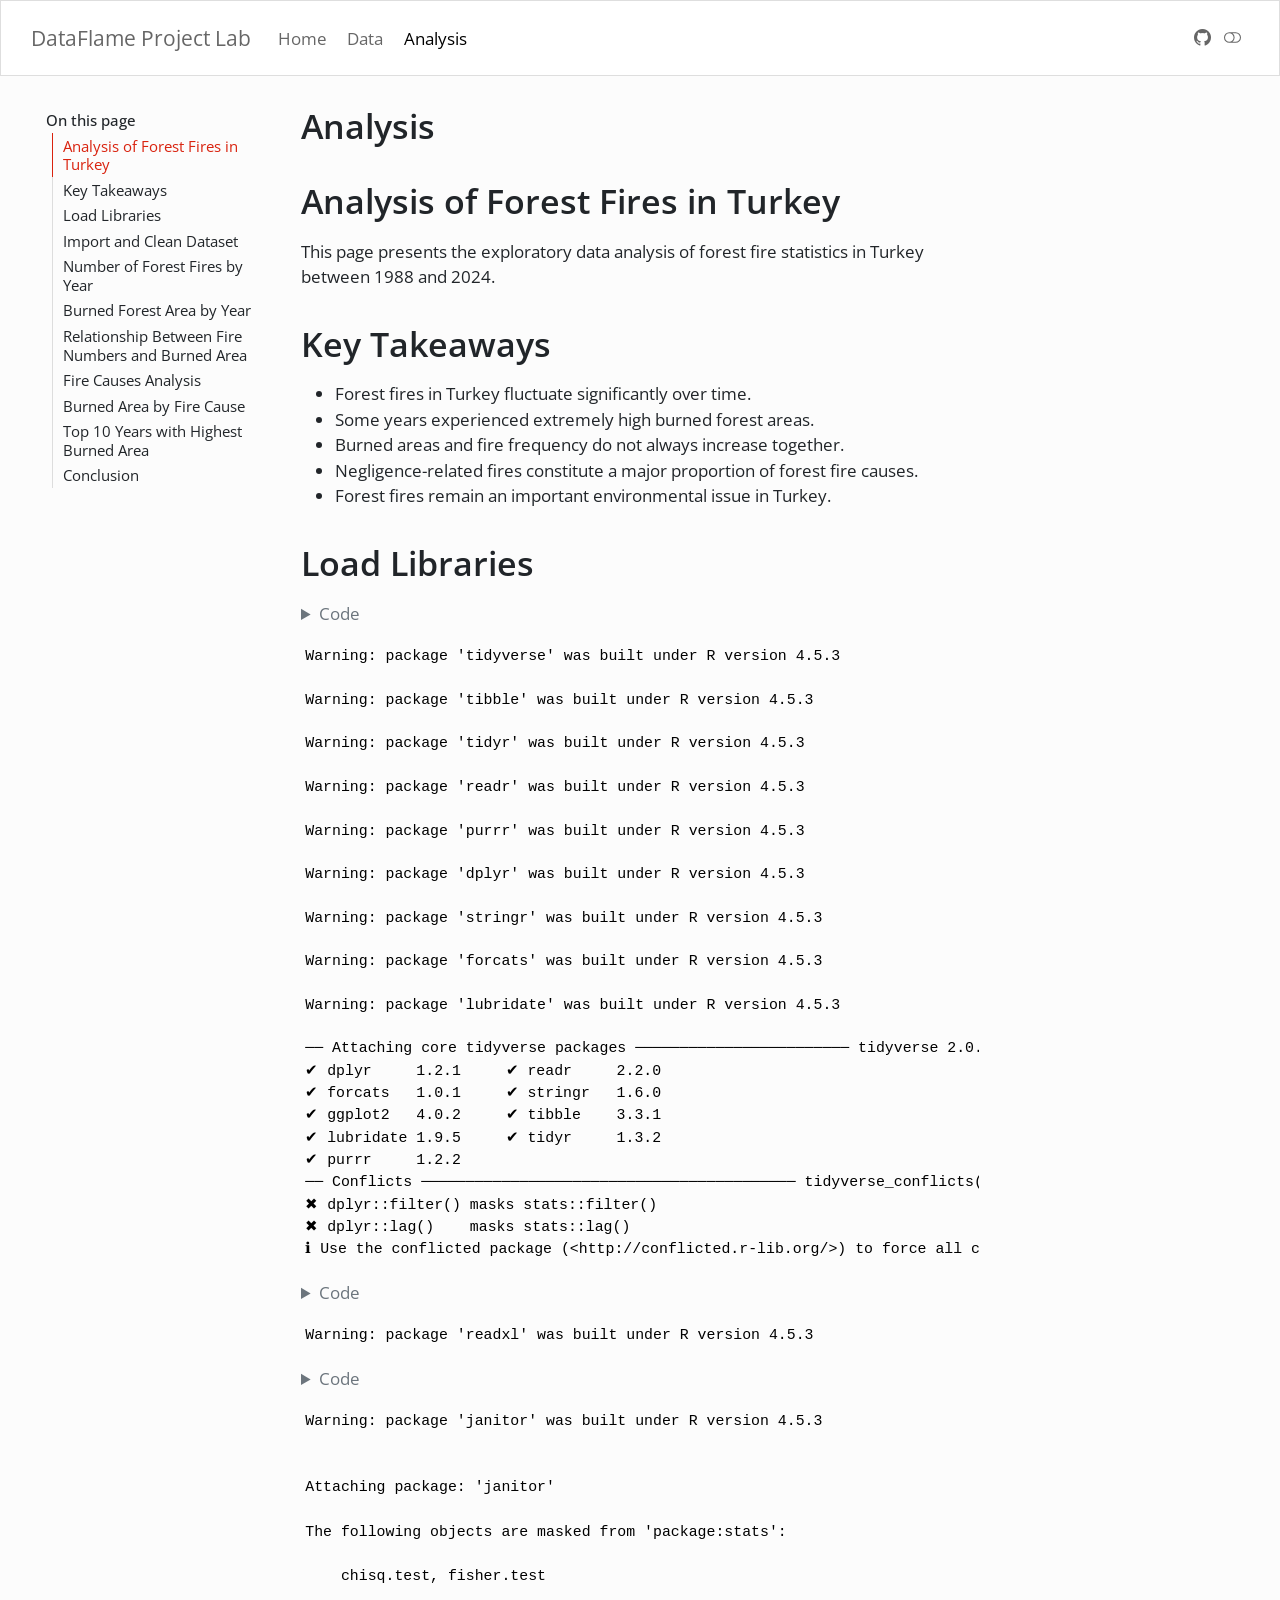
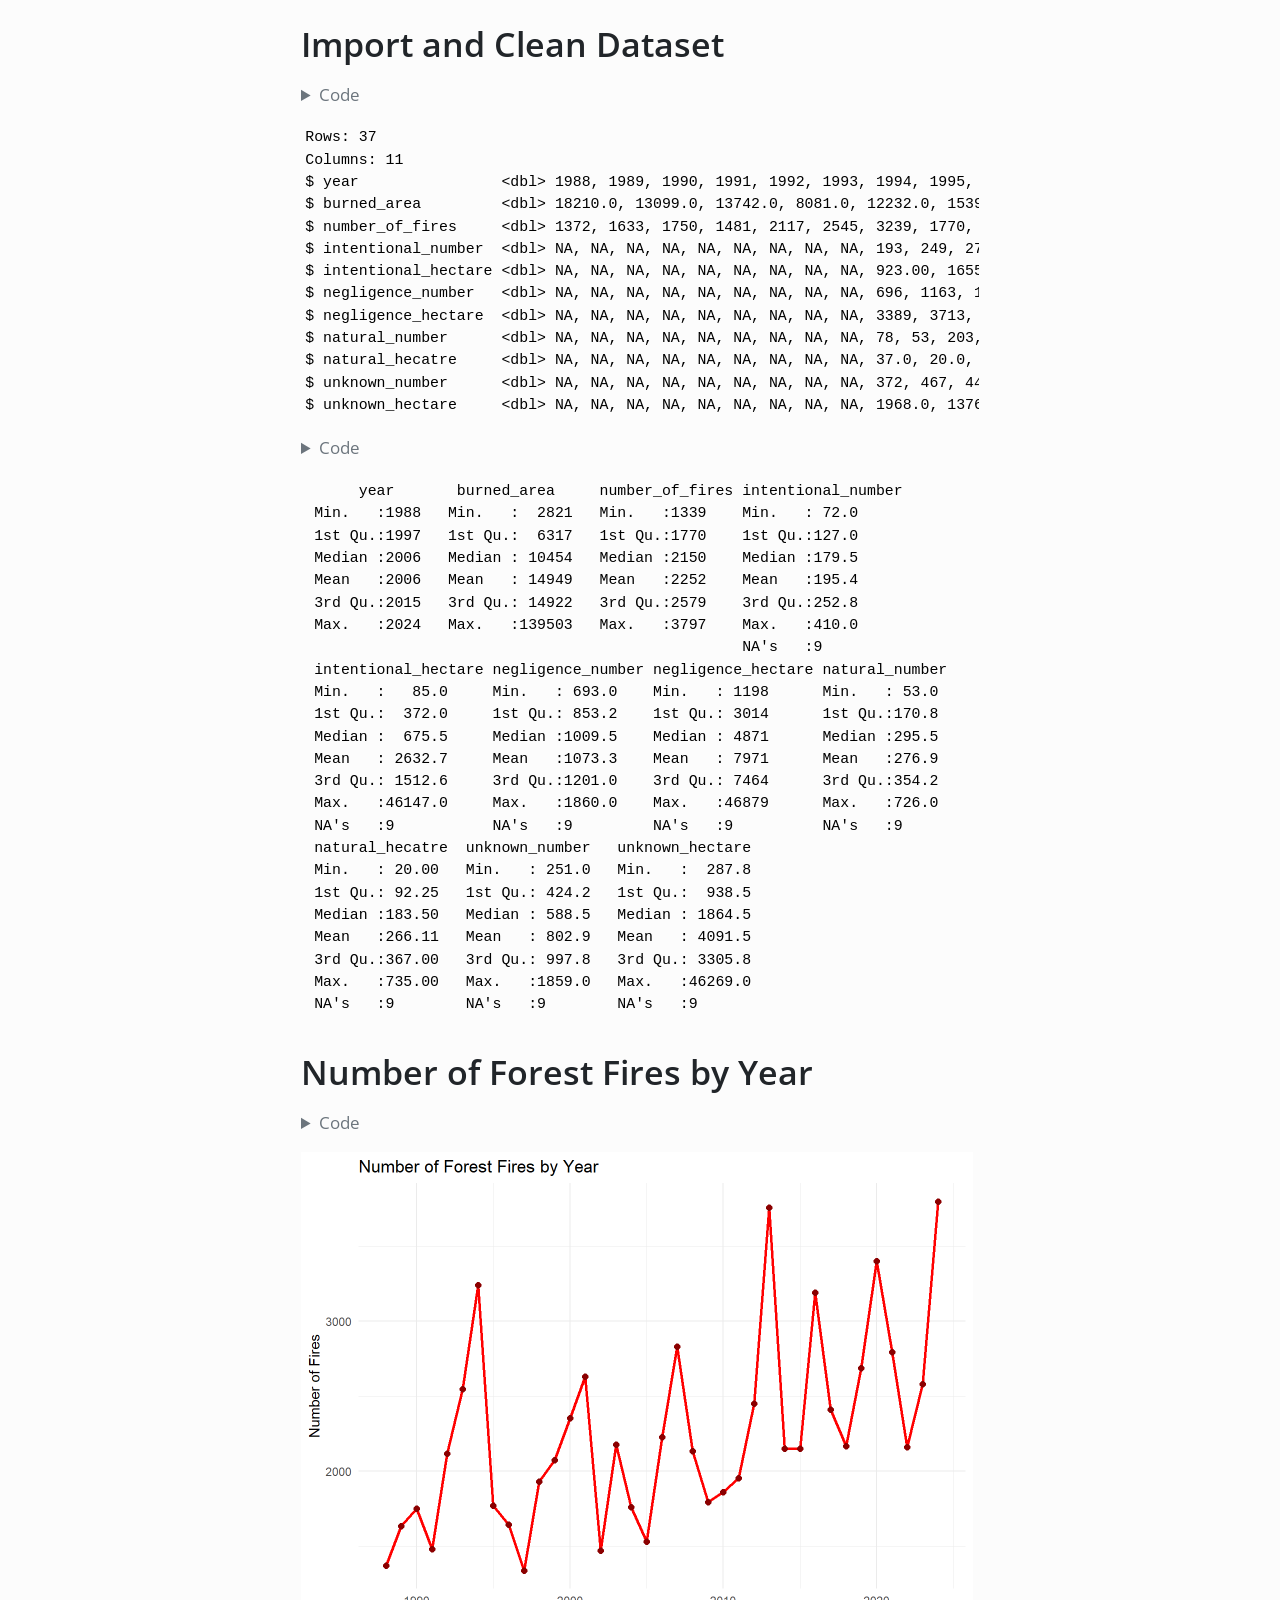
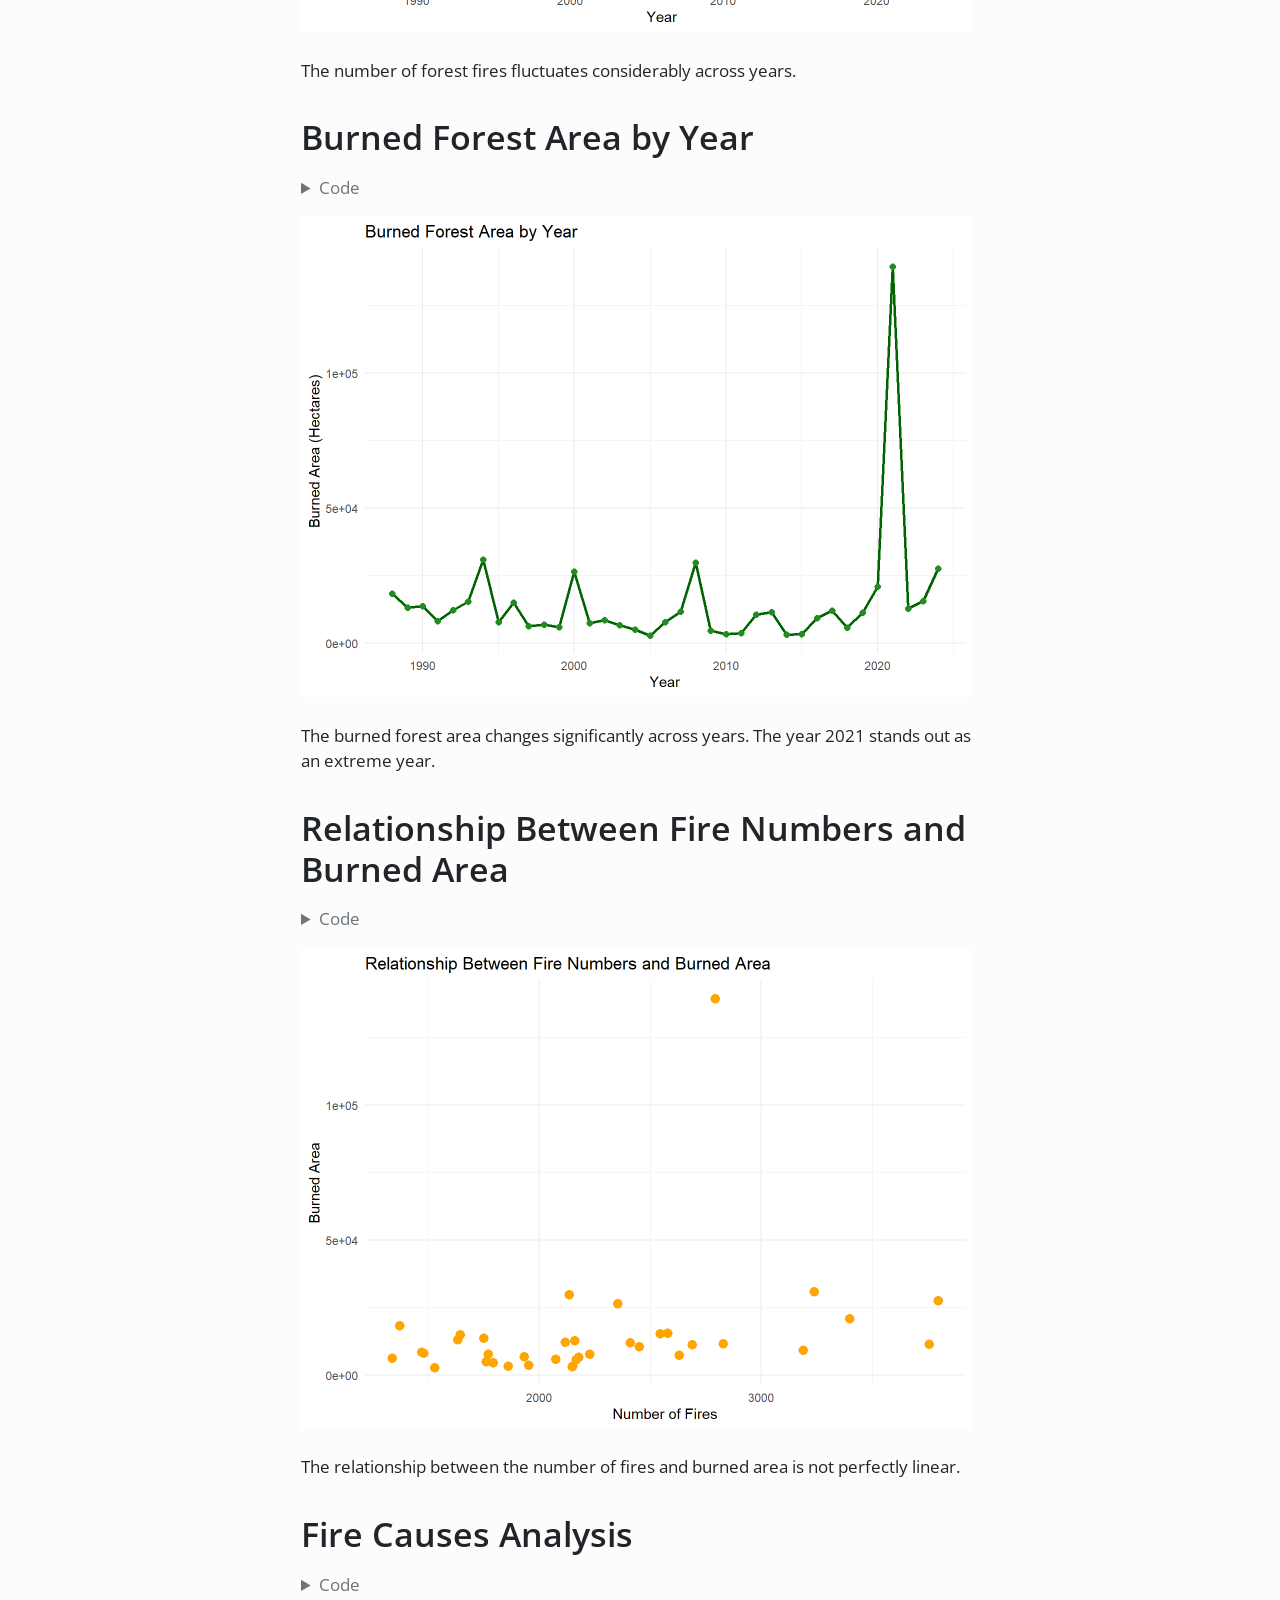
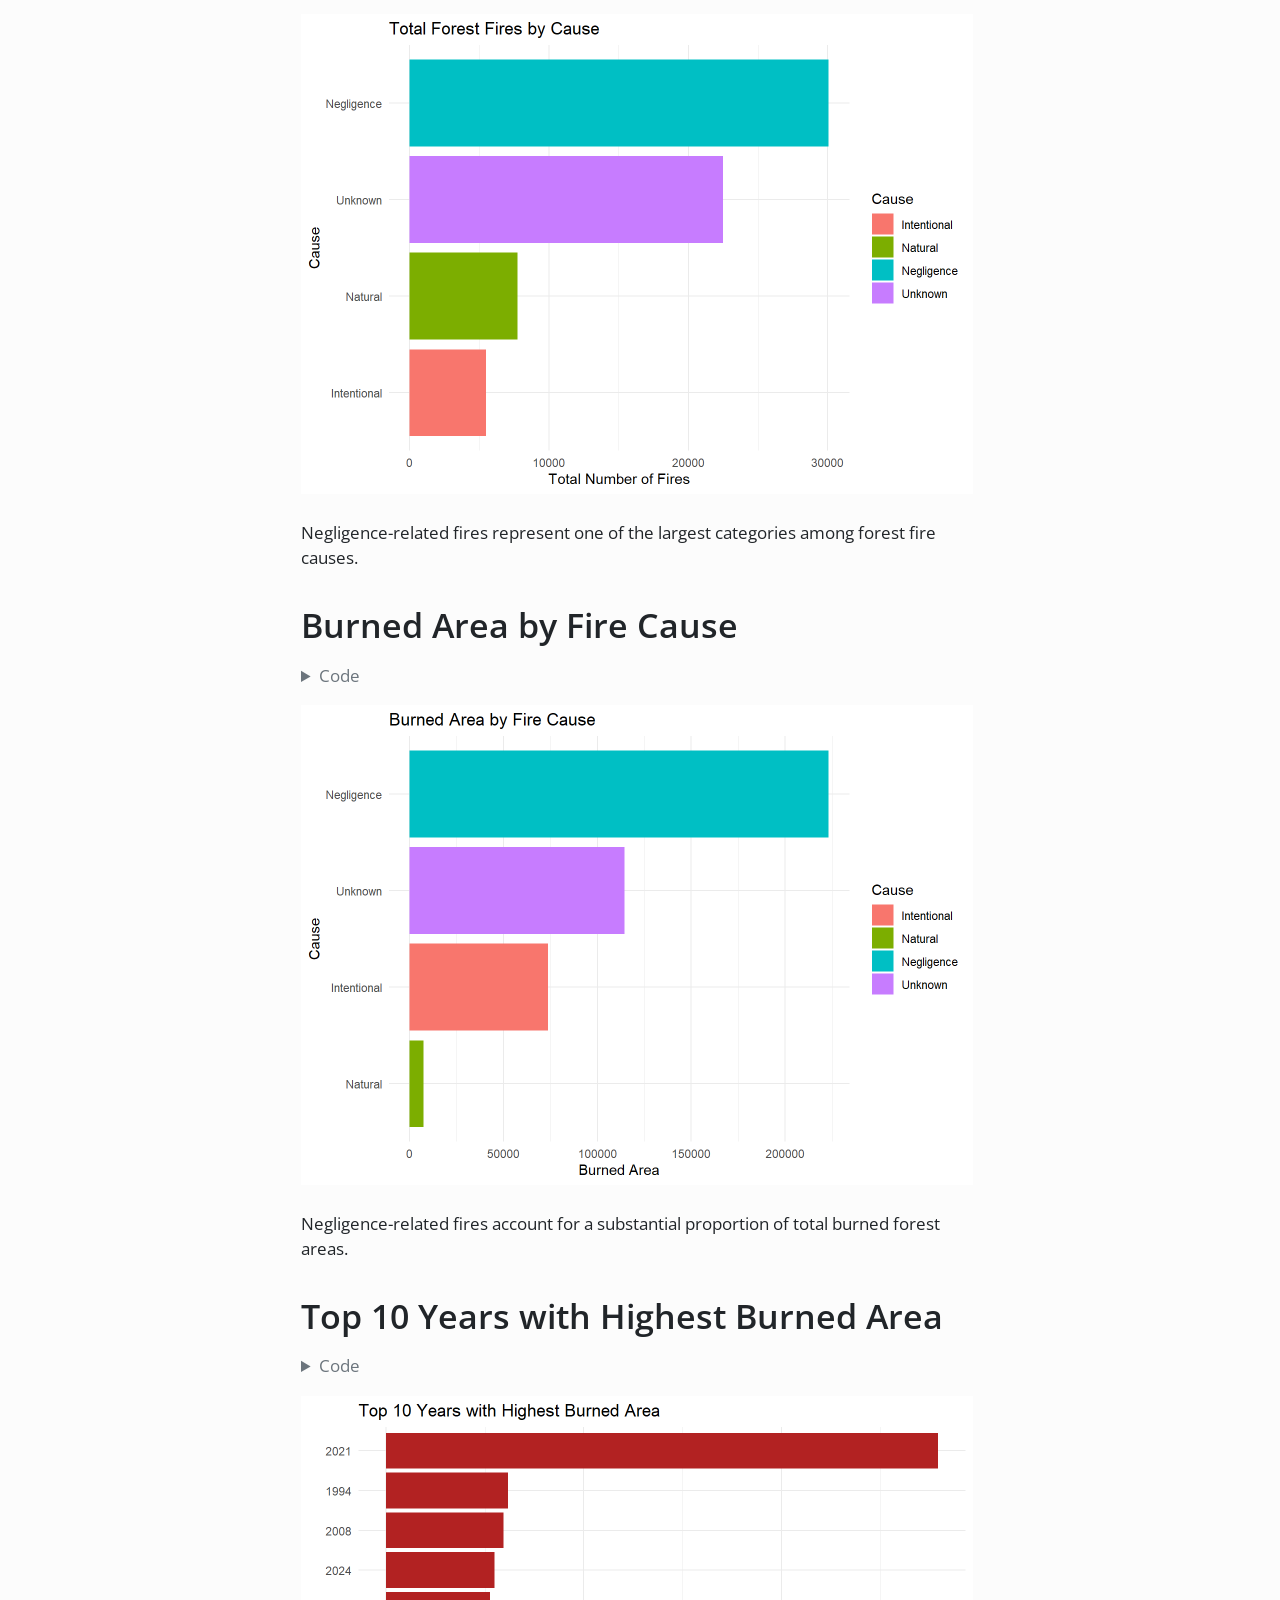
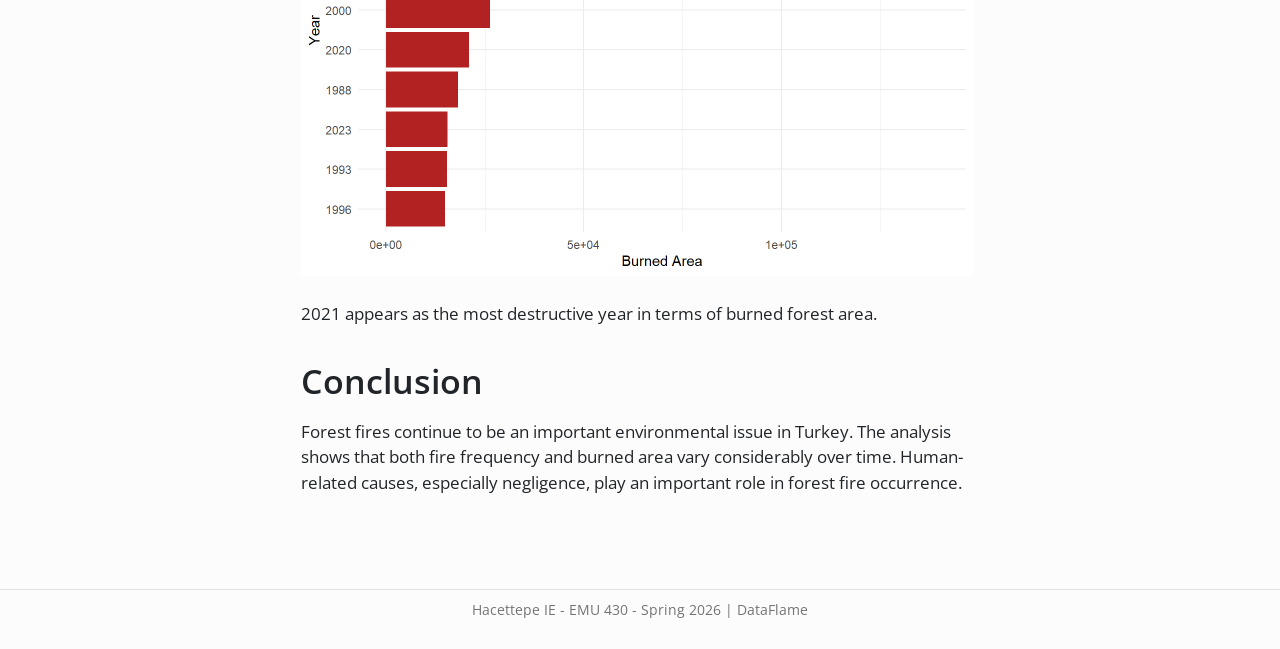
==== docs/analysis.html @ 4c4a877c "commit" ====
<!DOCTYPE html>
<html xmlns="http://www.w3.org/1999/xhtml" lang="en" xml:lang="en"><head>

<meta charset="utf-8">
<meta name="generator" content="quarto-1.9.30">

<meta name="viewport" content="width=device-width, initial-scale=1.0, user-scalable=yes">


<title>Analysis – DataFlame Project Lab</title>
<style>
/* Default styles provided by pandoc.
** See https://pandoc.org/MANUAL.html#variables-for-html for config info.
*/
code{white-space: pre-wrap;}
span.smallcaps{font-variant: small-caps;}
div.columns{display: flex; gap: min(4vw, 1.5em);}
div.column{flex: auto; overflow-x: auto;}
div.hanging-indent{margin-left: 1.5em; text-indent: -1.5em;}
ul.task-list{list-style: none;}
ul.task-list li input[type="checkbox"] {
  width: 0.8em;
  margin: 0 0.8em 0.2em -1em; /* quarto-specific, see https://github.com/quarto-dev/quarto-cli/issues/4556 */ 
  vertical-align: middle;
}
/* CSS for syntax highlighting */
html { -webkit-text-size-adjust: 100%; }
pre > code.sourceCode { white-space: pre; position: relative; }
pre > code.sourceCode > span { display: inline-block; line-height: 1.25; }
pre > code.sourceCode > span:empty { height: 1.2em; }
.sourceCode { overflow: visible; }
code.sourceCode > span { color: inherit; text-decoration: inherit; }
div.sourceCode { margin: 1em 0; }
pre.sourceCode { margin: 0; }
@media screen {
div.sourceCode { overflow: auto; }
}
@media print {
pre > code.sourceCode { white-space: pre-wrap; }
pre > code.sourceCode > span { text-indent: -5em; padding-left: 5em; }
}
pre.numberSource code
  { counter-reset: source-line 0; }
pre.numberSource code > span
  { position: relative; left: -4em; counter-increment: source-line; }
pre.numberSource code > span > a:first-child::before
  { content: counter(source-line);
    position: relative; left: -1em; text-align: right; vertical-align: baseline;
    border: none; display: inline-block;
    -webkit-touch-callout: none; -webkit-user-select: none;
    -khtml-user-select: none; -moz-user-select: none;
    -ms-user-select: none; user-select: none;
    padding: 0 4px; width: 4em;
  }
pre.numberSource { margin-left: 3em;  padding-left: 4px; }
div.sourceCode
  {   }
@media screen {
pre > code.sourceCode > span > a:first-child::before { text-decoration: underline; }
}
</style>


<script src="site_libs/quarto-nav/quarto-nav.js"></script>
<script src="site_libs/quarto-nav/headroom.min.js"></script>
<script src="site_libs/clipboard/clipboard.min.js"></script>
<script src="site_libs/quarto-search/autocomplete.umd.js"></script>
<script src="site_libs/quarto-search/fuse.min.js"></script>
<script src="site_libs/quarto-search/quarto-search.js"></script>
<meta name="quarto:offset" content="./">
<script src="site_libs/quarto-html/quarto.js" type="module"></script>
<script src="site_libs/quarto-html/tabsets/tabsets.js" type="module"></script>
<script src="site_libs/quarto-html/popper.min.js"></script>
<script src="site_libs/quarto-html/tippy.umd.min.js"></script>
<script src="site_libs/quarto-html/anchor.min.js"></script>
<link href="site_libs/quarto-html/tippy.css" rel="stylesheet">
<link href="site_libs/quarto-html/quarto-syntax-highlighting-b6a8276bf55561bdbc268162d41bd1f7.css" rel="stylesheet" class="quarto-color-scheme" id="quarto-text-highlighting-styles">
<link href="site_libs/quarto-html/quarto-syntax-highlighting-dark-a8da12e74b29c2e7b17644f84b91567b.css" rel="stylesheet" class="quarto-color-scheme quarto-color-alternate" id="quarto-text-highlighting-styles">
<link href="site_libs/quarto-html/quarto-syntax-highlighting-b6a8276bf55561bdbc268162d41bd1f7.css" rel="stylesheet" class="quarto-color-scheme-extra" id="quarto-text-highlighting-styles">
<script src="site_libs/bootstrap/bootstrap.min.js"></script>
<link href="site_libs/bootstrap/bootstrap-icons.css" rel="stylesheet">
<link href="site_libs/bootstrap/bootstrap-8a7bb8a3e06cc5e54db5d15903f32f38.min.css" rel="stylesheet" append-hash="true" class="quarto-color-scheme" id="quarto-bootstrap" data-mode="light">
<link href="site_libs/bootstrap/bootstrap-dark-c748b559b5f85ef4b0a589108ee5e837.min.css" rel="stylesheet" append-hash="true" class="quarto-color-scheme quarto-color-alternate" id="quarto-bootstrap" data-mode="dark">
<link href="site_libs/bootstrap/bootstrap-8a7bb8a3e06cc5e54db5d15903f32f38.min.css" rel="stylesheet" append-hash="true" class="quarto-color-scheme-extra" id="quarto-bootstrap" data-mode="light">
<script id="quarto-search-options" type="application/json">{
  "location": "navbar",
  "copy-button": false,
  "collapse-after": 3,
  "panel-placement": "end",
  "type": "overlay",
  "limit": 50,
  "keyboard-shortcut": [
    "f",
    "/",
    "s"
  ],
  "show-item-context": false,
  "language": {
    "search-no-results-text": "No results",
    "search-matching-documents-text": "matching documents",
    "search-copy-link-title": "Copy link to search",
    "search-hide-matches-text": "Hide additional matches",
    "search-more-match-text": "more match in this document",
    "search-more-matches-text": "more matches in this document",
    "search-clear-button-title": "Clear",
    "search-text-placeholder": "",
    "search-detached-cancel-button-title": "Cancel",
    "search-submit-button-title": "Submit",
    "search-label": "Search"
  }
}</script>


<link rel="stylesheet" href="styles.css">
</head>

<body class="floating nav-fixed quarto-light"><script id="quarto-html-before-body" type="application/javascript">
    const toggleBodyColorMode = (bsSheetEl) => {
      const mode = bsSheetEl.getAttribute("data-mode");
      const bodyEl = window.document.querySelector("body");
      if (mode === "dark") {
        bodyEl.classList.add("quarto-dark");
        bodyEl.classList.remove("quarto-light");
      } else {
        bodyEl.classList.add("quarto-light");
        bodyEl.classList.remove("quarto-dark");
      }
    }
    const toggleBodyColorPrimary = () => {
      const bsSheetEl = window.document.querySelector("link#quarto-bootstrap:not([rel=disabled-stylesheet])");
      if (bsSheetEl) {
        toggleBodyColorMode(bsSheetEl);
      }
    }
    const setColorSchemeToggle = (alternate) => {
      const toggles = window.document.querySelectorAll('.quarto-color-scheme-toggle');
      for (let i=0; i < toggles.length; i++) {
        const toggle = toggles[i];
        if (toggle) {
          if (alternate) {
            toggle.classList.add("alternate");
          } else {
            toggle.classList.remove("alternate");
          }
        }
      }
    };
    const toggleColorMode = (alternate) => {
      // Switch the stylesheets
      const primaryStylesheets = window.document.querySelectorAll('link.quarto-color-scheme:not(.quarto-color-alternate)');
      const alternateStylesheets = window.document.querySelectorAll('link.quarto-color-scheme.quarto-color-alternate');
      manageTransitions('#quarto-margin-sidebar .nav-link', false);
      if (alternate) {
        // note: dark is layered on light, we don't disable primary!
        enableStylesheet(alternateStylesheets);
        for (const sheetNode of alternateStylesheets) {
          if (sheetNode.id === "quarto-bootstrap") {
            toggleBodyColorMode(sheetNode);
          }
        }
      } else {
        disableStylesheet(alternateStylesheets);
        enableStylesheet(primaryStylesheets)
        toggleBodyColorPrimary();
      }
      manageTransitions('#quarto-margin-sidebar .nav-link', true);
      // Switch the toggles
      setColorSchemeToggle(alternate)
      // Hack to workaround the fact that safari doesn't
      // properly recolor the scrollbar when toggling (#1455)
      if (navigator.userAgent.indexOf('Safari') > 0 && navigator.userAgent.indexOf('Chrome') == -1) {
        manageTransitions("body", false);
        window.scrollTo(0, 1);
        setTimeout(() => {
          window.scrollTo(0, 0);
          manageTransitions("body", true);
        }, 40);
      }
    }
    const disableStylesheet = (stylesheets) => {
      for (let i=0; i < stylesheets.length; i++) {
        const stylesheet = stylesheets[i];
        stylesheet.rel = 'disabled-stylesheet';
      }
    }
    const enableStylesheet = (stylesheets) => {
      for (let i=0; i < stylesheets.length; i++) {
        const stylesheet = stylesheets[i];
        if(stylesheet.rel !== 'stylesheet') { // for Chrome, which will still FOUC without this check
          stylesheet.rel = 'stylesheet';
        }
      }
    }
    const manageTransitions = (selector, allowTransitions) => {
      const els = window.document.querySelectorAll(selector);
      for (let i=0; i < els.length; i++) {
        const el = els[i];
        if (allowTransitions) {
          el.classList.remove('notransition');
        } else {
          el.classList.add('notransition');
        }
      }
    }
    const isFileUrl = () => {
      return window.location.protocol === 'file:';
    }
    const hasAlternateSentinel = () => {
      let styleSentinel = getColorSchemeSentinel();
      if (styleSentinel !== null) {
        return styleSentinel === "alternate";
      } else {
        return false;
      }
    }
    const setStyleSentinel = (alternate) => {
      const value = alternate ? "alternate" : "default";
      if (!isFileUrl()) {
        window.localStorage.setItem("quarto-color-scheme", value);
      } else {
        localAlternateSentinel = value;
      }
    }
    const getColorSchemeSentinel = () => {
      if (!isFileUrl()) {
        const storageValue = window.localStorage.getItem("quarto-color-scheme");
        return storageValue != null ? storageValue : localAlternateSentinel;
      } else {
        return localAlternateSentinel;
      }
    }
    const toggleGiscusIfUsed = (isAlternate, darkModeDefault) => {
      const baseTheme = document.querySelector('#giscus-base-theme')?.value ?? 'light';
      const alternateTheme = document.querySelector('#giscus-alt-theme')?.value ?? 'dark';
      let newTheme = '';
      if(authorPrefersDark) {
        newTheme = isAlternate ? baseTheme : alternateTheme;
      } else {
        newTheme = isAlternate ? alternateTheme : baseTheme;
      }
      const changeGiscusTheme = () => {
        // From: https://github.com/giscus/giscus/issues/336
        const sendMessage = (message) => {
          const iframe = document.querySelector('iframe.giscus-frame');
          if (!iframe) return;
          iframe.contentWindow.postMessage({ giscus: message }, 'https://giscus.app');
        }
        sendMessage({
          setConfig: {
            theme: newTheme
          }
        });
      }
      const isGiscussLoaded = window.document.querySelector('iframe.giscus-frame') !== null;
      if (isGiscussLoaded) {
        changeGiscusTheme();
      }
    };
    const authorPrefersDark = false;
    const darkModeDefault = authorPrefersDark;
      document.querySelector('link#quarto-text-highlighting-styles.quarto-color-scheme-extra').rel = 'disabled-stylesheet';
      document.querySelector('link#quarto-bootstrap.quarto-color-scheme-extra').rel = 'disabled-stylesheet';
    let localAlternateSentinel = darkModeDefault ? 'alternate' : 'default';
    // Dark / light mode switch
    window.quartoToggleColorScheme = () => {
      // Read the current dark / light value
      let toAlternate = !hasAlternateSentinel();
      toggleColorMode(toAlternate);
      setStyleSentinel(toAlternate);
      toggleGiscusIfUsed(toAlternate, darkModeDefault);
      window.dispatchEvent(new Event('resize'));
    };
    // Switch to dark mode if need be
    if (hasAlternateSentinel()) {
      toggleColorMode(true);
    } else {
      toggleColorMode(false);
    }
  </script>

<div id="quarto-search-results"></div>
  <header id="quarto-header" class="headroom fixed-top">
    <nav class="navbar navbar-expand-lg " data-bs-theme="dark">
      <div class="navbar-container container-fluid">
      <div class="navbar-brand-container mx-auto">
    <a class="navbar-brand" href="./index.html">
    <span class="navbar-title">DataFlame Project Lab</span>
    </a>
  </div>
            <div id="quarto-search" class="" title="Search"></div>
          <button class="navbar-toggler" type="button" data-bs-toggle="collapse" data-bs-target="#navbarCollapse" aria-controls="navbarCollapse" role="menu" aria-expanded="false" aria-label="Toggle navigation" onclick="if (window.quartoToggleHeadroom) { window.quartoToggleHeadroom(); }">
  <span class="navbar-toggler-icon"></span>
</button>
          <div class="collapse navbar-collapse" id="navbarCollapse">
            <ul class="navbar-nav navbar-nav-scroll me-auto">
  <li class="nav-item">
    <a class="nav-link" href="./index.html"> 
<span class="menu-text">Home</span></a>
  </li>  
  <li class="nav-item">
    <a class="nav-link" href="./data.html"> 
<span class="menu-text">Data</span></a>
  </li>  
  <li class="nav-item">
    <a class="nav-link active" href="./analysis.html" aria-current="page"> 
<span class="menu-text">Analysis</span></a>
  </li>  
</ul>
          </div> <!-- /navcollapse -->
            <div class="quarto-navbar-tools">
    <a href="https://emu-hacettepe-analytics.github.io/emu430-fall2024-team-dataflame/" title="" class="quarto-navigation-tool px-1" aria-label=""><i class="bi bi-github"></i></a>
  <a href="" class="quarto-color-scheme-toggle quarto-navigation-tool  px-1" onclick="window.quartoToggleColorScheme(); return false;" title="Toggle dark mode"><i class="bi"></i></a>
</div>
      </div> <!-- /container-fluid -->
    </nav>
</header>
<!-- content -->
<div id="quarto-content" class="quarto-container page-columns page-rows-contents page-layout-article page-navbar">
<!-- sidebar -->
  <nav id="quarto-sidebar" class="sidebar collapse collapse-horizontal quarto-sidebar-collapse-item sidebar-navigation floating overflow-auto">
    <nav id="TOC" role="doc-toc" class="toc-active">
    <h2 id="toc-title">On this page</h2>
   
  <ul>
  <li><a href="#analysis-of-forest-fires-in-turkey" id="toc-analysis-of-forest-fires-in-turkey" class="nav-link active" data-scroll-target="#analysis-of-forest-fires-in-turkey">Analysis of Forest Fires in Turkey</a></li>
  <li><a href="#key-takeaways" id="toc-key-takeaways" class="nav-link" data-scroll-target="#key-takeaways">Key Takeaways</a></li>
  <li><a href="#load-libraries" id="toc-load-libraries" class="nav-link" data-scroll-target="#load-libraries">Load Libraries</a></li>
  <li><a href="#import-and-clean-dataset" id="toc-import-and-clean-dataset" class="nav-link" data-scroll-target="#import-and-clean-dataset">Import and Clean Dataset</a></li>
  <li><a href="#number-of-forest-fires-by-year" id="toc-number-of-forest-fires-by-year" class="nav-link" data-scroll-target="#number-of-forest-fires-by-year">Number of Forest Fires by Year</a></li>
  <li><a href="#burned-forest-area-by-year" id="toc-burned-forest-area-by-year" class="nav-link" data-scroll-target="#burned-forest-area-by-year">Burned Forest Area by Year</a></li>
  <li><a href="#relationship-between-fire-numbers-and-burned-area" id="toc-relationship-between-fire-numbers-and-burned-area" class="nav-link" data-scroll-target="#relationship-between-fire-numbers-and-burned-area">Relationship Between Fire Numbers and Burned Area</a></li>
  <li><a href="#fire-causes-analysis" id="toc-fire-causes-analysis" class="nav-link" data-scroll-target="#fire-causes-analysis">Fire Causes Analysis</a></li>
  <li><a href="#burned-area-by-fire-cause" id="toc-burned-area-by-fire-cause" class="nav-link" data-scroll-target="#burned-area-by-fire-cause">Burned Area by Fire Cause</a></li>
  <li><a href="#top-10-years-with-highest-burned-area" id="toc-top-10-years-with-highest-burned-area" class="nav-link" data-scroll-target="#top-10-years-with-highest-burned-area">Top 10 Years with Highest Burned Area</a></li>
  <li><a href="#conclusion" id="toc-conclusion" class="nav-link" data-scroll-target="#conclusion">Conclusion</a></li>
  </ul>
</nav>
</nav>
<div id="quarto-sidebar-glass" class="quarto-sidebar-collapse-item" data-bs-toggle="collapse" data-bs-target=".quarto-sidebar-collapse-item"></div>
<!-- margin-sidebar -->
    <div id="quarto-margin-sidebar" class="sidebar margin-sidebar zindex-bottom">
    </div>
<!-- main -->
<main class="content" id="quarto-document-content">


<header id="title-block-header" class="quarto-title-block default">
<div class="quarto-title">
<h1 class="title">Analysis</h1>
</div>



<div class="quarto-title-meta">

    
  
    
  </div>
  


</header>


<section id="analysis-of-forest-fires-in-turkey" class="level1">
<h1>Analysis of Forest Fires in Turkey</h1>
<p>This page presents the exploratory data analysis of forest fire statistics in Turkey between 1988 and 2024.</p>
</section>
<section id="key-takeaways" class="level1">
<h1>Key Takeaways</h1>
<ul>
<li>Forest fires in Turkey fluctuate significantly over time.</li>
<li>Some years experienced extremely high burned forest areas.</li>
<li>Burned areas and fire frequency do not always increase together.</li>
<li>Negligence-related fires constitute a major proportion of forest fire causes.</li>
<li>Forest fires remain an important environmental issue in Turkey.</li>
</ul>
</section>
<section id="load-libraries" class="level1">
<h1>Load Libraries</h1>
<div class="cell">
<details class="code-fold">
<summary>Code</summary>
<div class="code-copy-outer-scaffold"><div class="sourceCode cell-code" id="cb1"><pre class="sourceCode r code-with-copy"><code class="sourceCode r"><span id="cb1-1"><a href="#cb1-1" aria-hidden="true" tabindex="-1"></a><span class="fu">library</span>(tidyverse)</span></code></pre></div><button title="Copy to Clipboard" class="code-copy-button"><i class="bi"></i></button></div>
</details>
<div class="cell-output cell-output-stderr">
<pre><code>Warning: package 'tidyverse' was built under R version 4.5.3</code></pre>
</div>
<div class="cell-output cell-output-stderr">
<pre><code>Warning: package 'tibble' was built under R version 4.5.3</code></pre>
</div>
<div class="cell-output cell-output-stderr">
<pre><code>Warning: package 'tidyr' was built under R version 4.5.3</code></pre>
</div>
<div class="cell-output cell-output-stderr">
<pre><code>Warning: package 'readr' was built under R version 4.5.3</code></pre>
</div>
<div class="cell-output cell-output-stderr">
<pre><code>Warning: package 'purrr' was built under R version 4.5.3</code></pre>
</div>
<div class="cell-output cell-output-stderr">
<pre><code>Warning: package 'dplyr' was built under R version 4.5.3</code></pre>
</div>
<div class="cell-output cell-output-stderr">
<pre><code>Warning: package 'stringr' was built under R version 4.5.3</code></pre>
</div>
<div class="cell-output cell-output-stderr">
<pre><code>Warning: package 'forcats' was built under R version 4.5.3</code></pre>
</div>
<div class="cell-output cell-output-stderr">
<pre><code>Warning: package 'lubridate' was built under R version 4.5.3</code></pre>
</div>
<div class="cell-output cell-output-stderr">
<pre><code>── Attaching core tidyverse packages ──────────────────────── tidyverse 2.0.0 ──
✔ dplyr     1.2.1     ✔ readr     2.2.0
✔ forcats   1.0.1     ✔ stringr   1.6.0
✔ ggplot2   4.0.2     ✔ tibble    3.3.1
✔ lubridate 1.9.5     ✔ tidyr     1.3.2
✔ purrr     1.2.2     
── Conflicts ────────────────────────────────────────── tidyverse_conflicts() ──
✖ dplyr::filter() masks stats::filter()
✖ dplyr::lag()    masks stats::lag()
ℹ Use the conflicted package (&lt;http://conflicted.r-lib.org/&gt;) to force all conflicts to become errors</code></pre>
</div>
<details class="code-fold">
<summary>Code</summary>
<div class="code-copy-outer-scaffold"><div class="sourceCode cell-code" id="cb12"><pre class="sourceCode r code-with-copy"><code class="sourceCode r"><span id="cb12-1"><a href="#cb12-1" aria-hidden="true" tabindex="-1"></a><span class="fu">library</span>(readxl)</span></code></pre></div><button title="Copy to Clipboard" class="code-copy-button"><i class="bi"></i></button></div>
</details>
<div class="cell-output cell-output-stderr">
<pre><code>Warning: package 'readxl' was built under R version 4.5.3</code></pre>
</div>
<details class="code-fold">
<summary>Code</summary>
<div class="code-copy-outer-scaffold"><div class="sourceCode cell-code" id="cb14"><pre class="sourceCode r code-with-copy"><code class="sourceCode r"><span id="cb14-1"><a href="#cb14-1" aria-hidden="true" tabindex="-1"></a><span class="fu">library</span>(ggplot2)</span>
<span id="cb14-2"><a href="#cb14-2" aria-hidden="true" tabindex="-1"></a><span class="fu">library</span>(dplyr)</span>
<span id="cb14-3"><a href="#cb14-3" aria-hidden="true" tabindex="-1"></a><span class="fu">library</span>(janitor)</span></code></pre></div><button title="Copy to Clipboard" class="code-copy-button"><i class="bi"></i></button></div>
</details>
<div class="cell-output cell-output-stderr">
<pre><code>Warning: package 'janitor' was built under R version 4.5.3</code></pre>
</div>
<div class="cell-output cell-output-stderr">
<pre><code>
Attaching package: 'janitor'

The following objects are masked from 'package:stats':

    chisq.test, fisher.test</code></pre>
</div>
</div>
</section>
<section id="import-and-clean-dataset" class="level1">
<h1>Import and Clean Dataset</h1>
<div class="cell">
<details class="code-fold">
<summary>Code</summary>
<div class="code-copy-outer-scaffold"><div class="sourceCode cell-code" id="cb17"><pre class="sourceCode r code-with-copy"><code class="sourceCode r"><span id="cb17-1"><a href="#cb17-1" aria-hidden="true" tabindex="-1"></a>fires <span class="ot">&lt;-</span> <span class="fu">read_excel</span>(<span class="st">"forest_fires.xlsx"</span>) <span class="sc">%&gt;%</span></span>
<span id="cb17-2"><a href="#cb17-2" aria-hidden="true" tabindex="-1"></a>  <span class="fu">clean_names</span>() <span class="sc">%&gt;%</span></span>
<span id="cb17-3"><a href="#cb17-3" aria-hidden="true" tabindex="-1"></a>  <span class="fu">mutate</span>(<span class="fu">across</span>(<span class="fu">everything</span>(), <span class="sc">~</span><span class="fu">na_if</span>(<span class="fu">as.character</span>(.), <span class="st">"-"</span>))) <span class="sc">%&gt;%</span></span>
<span id="cb17-4"><a href="#cb17-4" aria-hidden="true" tabindex="-1"></a>  <span class="fu">mutate</span>(<span class="fu">across</span>(<span class="fu">everything</span>(), <span class="sc">~</span><span class="fu">as.numeric</span>(<span class="fu">gsub</span>(<span class="st">","</span>, <span class="st">"."</span>, .))))</span>
<span id="cb17-5"><a href="#cb17-5" aria-hidden="true" tabindex="-1"></a></span>
<span id="cb17-6"><a href="#cb17-6" aria-hidden="true" tabindex="-1"></a><span class="fu">glimpse</span>(fires)</span></code></pre></div><button title="Copy to Clipboard" class="code-copy-button"><i class="bi"></i></button></div>
</details>
<div class="cell-output cell-output-stdout">
<pre><code>Rows: 37
Columns: 11
$ year                &lt;dbl&gt; 1988, 1989, 1990, 1991, 1992, 1993, 1994, 1995, 19…
$ burned_area         &lt;dbl&gt; 18210.0, 13099.0, 13742.0, 8081.0, 12232.0, 15393.…
$ number_of_fires     &lt;dbl&gt; 1372, 1633, 1750, 1481, 2117, 2545, 3239, 1770, 16…
$ intentional_number  &lt;dbl&gt; NA, NA, NA, NA, NA, NA, NA, NA, NA, 193, 249, 279,…
$ intentional_hectare &lt;dbl&gt; NA, NA, NA, NA, NA, NA, NA, NA, NA, 923.00, 1655.0…
$ negligence_number   &lt;dbl&gt; NA, NA, NA, NA, NA, NA, NA, NA, NA, 696, 1163, 115…
$ negligence_hectare  &lt;dbl&gt; NA, NA, NA, NA, NA, NA, NA, NA, NA, 3389, 3713, 28…
$ natural_number      &lt;dbl&gt; NA, NA, NA, NA, NA, NA, NA, NA, NA, 78, 53, 203, 1…
$ natural_hecatre     &lt;dbl&gt; NA, NA, NA, NA, NA, NA, NA, NA, NA, 37.0, 20.0, 12…
$ unknown_number      &lt;dbl&gt; NA, NA, NA, NA, NA, NA, NA, NA, NA, 372, 467, 442,…
$ unknown_hectare     &lt;dbl&gt; NA, NA, NA, NA, NA, NA, NA, NA, NA, 1968.0, 1376.0…</code></pre>
</div>
<details class="code-fold">
<summary>Code</summary>
<div class="code-copy-outer-scaffold"><div class="sourceCode cell-code" id="cb19"><pre class="sourceCode r code-with-copy"><code class="sourceCode r"><span id="cb19-1"><a href="#cb19-1" aria-hidden="true" tabindex="-1"></a><span class="fu">summary</span>(fires)</span></code></pre></div><button title="Copy to Clipboard" class="code-copy-button"><i class="bi"></i></button></div>
</details>
<div class="cell-output cell-output-stdout">
<pre><code>      year       burned_area     number_of_fires intentional_number
 Min.   :1988   Min.   :  2821   Min.   :1339    Min.   : 72.0     
 1st Qu.:1997   1st Qu.:  6317   1st Qu.:1770    1st Qu.:127.0     
 Median :2006   Median : 10454   Median :2150    Median :179.5     
 Mean   :2006   Mean   : 14949   Mean   :2252    Mean   :195.4     
 3rd Qu.:2015   3rd Qu.: 14922   3rd Qu.:2579    3rd Qu.:252.8     
 Max.   :2024   Max.   :139503   Max.   :3797    Max.   :410.0     
                                                 NA's   :9         
 intentional_hectare negligence_number negligence_hectare natural_number 
 Min.   :   85.0     Min.   : 693.0    Min.   : 1198      Min.   : 53.0  
 1st Qu.:  372.0     1st Qu.: 853.2    1st Qu.: 3014      1st Qu.:170.8  
 Median :  675.5     Median :1009.5    Median : 4871      Median :295.5  
 Mean   : 2632.7     Mean   :1073.3    Mean   : 7971      Mean   :276.9  
 3rd Qu.: 1512.6     3rd Qu.:1201.0    3rd Qu.: 7464      3rd Qu.:354.2  
 Max.   :46147.0     Max.   :1860.0    Max.   :46879      Max.   :726.0  
 NA's   :9           NA's   :9         NA's   :9          NA's   :9      
 natural_hecatre  unknown_number   unknown_hectare  
 Min.   : 20.00   Min.   : 251.0   Min.   :  287.8  
 1st Qu.: 92.25   1st Qu.: 424.2   1st Qu.:  938.5  
 Median :183.50   Median : 588.5   Median : 1864.5  
 Mean   :266.11   Mean   : 802.9   Mean   : 4091.5  
 3rd Qu.:367.00   3rd Qu.: 997.8   3rd Qu.: 3305.8  
 Max.   :735.00   Max.   :1859.0   Max.   :46269.0  
 NA's   :9        NA's   :9        NA's   :9        </code></pre>
</div>
</div>
</section>
<section id="number-of-forest-fires-by-year" class="level1">
<h1>Number of Forest Fires by Year</h1>
<div class="cell">
<details class="code-fold">
<summary>Code</summary>
<div class="code-copy-outer-scaffold"><div class="sourceCode cell-code" id="cb21"><pre class="sourceCode r code-with-copy"><code class="sourceCode r"><span id="cb21-1"><a href="#cb21-1" aria-hidden="true" tabindex="-1"></a><span class="fu">ggplot</span>(fires, <span class="fu">aes</span>(<span class="at">x =</span> year, <span class="at">y =</span> number_of_fires)) <span class="sc">+</span></span>
<span id="cb21-2"><a href="#cb21-2" aria-hidden="true" tabindex="-1"></a>  <span class="fu">geom_line</span>(<span class="at">color =</span> <span class="st">"red"</span>, <span class="at">linewidth =</span> <span class="dv">1</span>) <span class="sc">+</span></span>
<span id="cb21-3"><a href="#cb21-3" aria-hidden="true" tabindex="-1"></a>  <span class="fu">geom_point</span>(<span class="at">color =</span> <span class="st">"darkred"</span>, <span class="at">size =</span> <span class="dv">2</span>) <span class="sc">+</span></span>
<span id="cb21-4"><a href="#cb21-4" aria-hidden="true" tabindex="-1"></a>  <span class="fu">labs</span>(</span>
<span id="cb21-5"><a href="#cb21-5" aria-hidden="true" tabindex="-1"></a>    <span class="at">title =</span> <span class="st">"Number of Forest Fires by Year"</span>,</span>
<span id="cb21-6"><a href="#cb21-6" aria-hidden="true" tabindex="-1"></a>    <span class="at">x =</span> <span class="st">"Year"</span>,</span>
<span id="cb21-7"><a href="#cb21-7" aria-hidden="true" tabindex="-1"></a>    <span class="at">y =</span> <span class="st">"Number of Fires"</span></span>
<span id="cb21-8"><a href="#cb21-8" aria-hidden="true" tabindex="-1"></a>  ) <span class="sc">+</span></span>
<span id="cb21-9"><a href="#cb21-9" aria-hidden="true" tabindex="-1"></a>  <span class="fu">theme_minimal</span>()</span></code></pre></div><button title="Copy to Clipboard" class="code-copy-button"><i class="bi"></i></button></div>
</details>
<div class="cell-output-display">
<div>
<figure class="figure">
<p><img src="analysis_files/figure-html/unnamed-chunk-3-1.png" class="img-fluid figure-img" width="672"></p>
</figure>
</div>
</div>
</div>
<p>The number of forest fires fluctuates considerably across years.</p>
</section>
<section id="burned-forest-area-by-year" class="level1">
<h1>Burned Forest Area by Year</h1>
<div class="cell">
<details class="code-fold">
<summary>Code</summary>
<div class="code-copy-outer-scaffold"><div class="sourceCode cell-code" id="cb22"><pre class="sourceCode r code-with-copy"><code class="sourceCode r"><span id="cb22-1"><a href="#cb22-1" aria-hidden="true" tabindex="-1"></a><span class="fu">ggplot</span>(fires, <span class="fu">aes</span>(<span class="at">x =</span> year, <span class="at">y =</span> burned_area)) <span class="sc">+</span></span>
<span id="cb22-2"><a href="#cb22-2" aria-hidden="true" tabindex="-1"></a>  <span class="fu">geom_line</span>(<span class="at">color =</span> <span class="st">"darkgreen"</span>, <span class="at">linewidth =</span> <span class="dv">1</span>) <span class="sc">+</span></span>
<span id="cb22-3"><a href="#cb22-3" aria-hidden="true" tabindex="-1"></a>  <span class="fu">geom_point</span>(<span class="at">color =</span> <span class="st">"forestgreen"</span>, <span class="at">size =</span> <span class="dv">2</span>) <span class="sc">+</span></span>
<span id="cb22-4"><a href="#cb22-4" aria-hidden="true" tabindex="-1"></a>  <span class="fu">labs</span>(</span>
<span id="cb22-5"><a href="#cb22-5" aria-hidden="true" tabindex="-1"></a>    <span class="at">title =</span> <span class="st">"Burned Forest Area by Year"</span>,</span>
<span id="cb22-6"><a href="#cb22-6" aria-hidden="true" tabindex="-1"></a>    <span class="at">x =</span> <span class="st">"Year"</span>,</span>
<span id="cb22-7"><a href="#cb22-7" aria-hidden="true" tabindex="-1"></a>    <span class="at">y =</span> <span class="st">"Burned Area (Hectares)"</span></span>
<span id="cb22-8"><a href="#cb22-8" aria-hidden="true" tabindex="-1"></a>  ) <span class="sc">+</span></span>
<span id="cb22-9"><a href="#cb22-9" aria-hidden="true" tabindex="-1"></a>  <span class="fu">theme_minimal</span>()</span></code></pre></div><button title="Copy to Clipboard" class="code-copy-button"><i class="bi"></i></button></div>
</details>
<div class="cell-output-display">
<div>
<figure class="figure">
<p><img src="analysis_files/figure-html/unnamed-chunk-4-1.png" class="img-fluid figure-img" width="672"></p>
</figure>
</div>
</div>
</div>
<p>The burned forest area changes significantly across years. The year 2021 stands out as an extreme year.</p>
</section>
<section id="relationship-between-fire-numbers-and-burned-area" class="level1">
<h1>Relationship Between Fire Numbers and Burned Area</h1>
<div class="cell">
<details class="code-fold">
<summary>Code</summary>
<div class="code-copy-outer-scaffold"><div class="sourceCode cell-code" id="cb23"><pre class="sourceCode r code-with-copy"><code class="sourceCode r"><span id="cb23-1"><a href="#cb23-1" aria-hidden="true" tabindex="-1"></a><span class="fu">ggplot</span>(fires, <span class="fu">aes</span>(<span class="at">x =</span> number_of_fires, <span class="at">y =</span> burned_area)) <span class="sc">+</span></span>
<span id="cb23-2"><a href="#cb23-2" aria-hidden="true" tabindex="-1"></a>  <span class="fu">geom_point</span>(<span class="at">color =</span> <span class="st">"orange"</span>, <span class="at">size =</span> <span class="dv">3</span>) <span class="sc">+</span></span>
<span id="cb23-3"><a href="#cb23-3" aria-hidden="true" tabindex="-1"></a>  <span class="fu">labs</span>(</span>
<span id="cb23-4"><a href="#cb23-4" aria-hidden="true" tabindex="-1"></a>    <span class="at">title =</span> <span class="st">"Relationship Between Fire Numbers and Burned Area"</span>,</span>
<span id="cb23-5"><a href="#cb23-5" aria-hidden="true" tabindex="-1"></a>    <span class="at">x =</span> <span class="st">"Number of Fires"</span>,</span>
<span id="cb23-6"><a href="#cb23-6" aria-hidden="true" tabindex="-1"></a>    <span class="at">y =</span> <span class="st">"Burned Area"</span></span>
<span id="cb23-7"><a href="#cb23-7" aria-hidden="true" tabindex="-1"></a>  ) <span class="sc">+</span></span>
<span id="cb23-8"><a href="#cb23-8" aria-hidden="true" tabindex="-1"></a>  <span class="fu">theme_minimal</span>()</span></code></pre></div><button title="Copy to Clipboard" class="code-copy-button"><i class="bi"></i></button></div>
</details>
<div class="cell-output-display">
<div>
<figure class="figure">
<p><img src="analysis_files/figure-html/unnamed-chunk-5-1.png" class="img-fluid figure-img" width="672"></p>
</figure>
</div>
</div>
</div>
<p>The relationship between the number of fires and burned area is not perfectly linear.</p>
</section>
<section id="fire-causes-analysis" class="level1">
<h1>Fire Causes Analysis</h1>
<div class="cell">
<details class="code-fold">
<summary>Code</summary>
<div class="code-copy-outer-scaffold"><div class="sourceCode cell-code" id="cb24"><pre class="sourceCode r code-with-copy"><code class="sourceCode r"><span id="cb24-1"><a href="#cb24-1" aria-hidden="true" tabindex="-1"></a>causes <span class="ot">&lt;-</span> fires <span class="sc">%&gt;%</span></span>
<span id="cb24-2"><a href="#cb24-2" aria-hidden="true" tabindex="-1"></a>  <span class="fu">summarise</span>(</span>
<span id="cb24-3"><a href="#cb24-3" aria-hidden="true" tabindex="-1"></a>    <span class="at">Intentional =</span> <span class="fu">sum</span>(intentional_number, <span class="at">na.rm =</span> <span class="cn">TRUE</span>),</span>
<span id="cb24-4"><a href="#cb24-4" aria-hidden="true" tabindex="-1"></a>    <span class="at">Negligence =</span> <span class="fu">sum</span>(negligence_number, <span class="at">na.rm =</span> <span class="cn">TRUE</span>),</span>
<span id="cb24-5"><a href="#cb24-5" aria-hidden="true" tabindex="-1"></a>    <span class="at">Natural =</span> <span class="fu">sum</span>(natural_number, <span class="at">na.rm =</span> <span class="cn">TRUE</span>),</span>
<span id="cb24-6"><a href="#cb24-6" aria-hidden="true" tabindex="-1"></a>    <span class="at">Unknown =</span> <span class="fu">sum</span>(unknown_number, <span class="at">na.rm =</span> <span class="cn">TRUE</span>)</span>
<span id="cb24-7"><a href="#cb24-7" aria-hidden="true" tabindex="-1"></a>  ) <span class="sc">%&gt;%</span></span>
<span id="cb24-8"><a href="#cb24-8" aria-hidden="true" tabindex="-1"></a>  <span class="fu">pivot_longer</span>(</span>
<span id="cb24-9"><a href="#cb24-9" aria-hidden="true" tabindex="-1"></a>    <span class="at">cols =</span> <span class="fu">everything</span>(),</span>
<span id="cb24-10"><a href="#cb24-10" aria-hidden="true" tabindex="-1"></a>    <span class="at">names_to =</span> <span class="st">"Cause"</span>,</span>
<span id="cb24-11"><a href="#cb24-11" aria-hidden="true" tabindex="-1"></a>    <span class="at">values_to =</span> <span class="st">"Count"</span></span>
<span id="cb24-12"><a href="#cb24-12" aria-hidden="true" tabindex="-1"></a>  )</span>
<span id="cb24-13"><a href="#cb24-13" aria-hidden="true" tabindex="-1"></a></span>
<span id="cb24-14"><a href="#cb24-14" aria-hidden="true" tabindex="-1"></a><span class="fu">ggplot</span>(causes, <span class="fu">aes</span>(<span class="at">x =</span> <span class="fu">reorder</span>(Cause, Count), <span class="at">y =</span> Count, <span class="at">fill =</span> Cause)) <span class="sc">+</span></span>
<span id="cb24-15"><a href="#cb24-15" aria-hidden="true" tabindex="-1"></a>  <span class="fu">geom_col</span>() <span class="sc">+</span></span>
<span id="cb24-16"><a href="#cb24-16" aria-hidden="true" tabindex="-1"></a>  <span class="fu">coord_flip</span>() <span class="sc">+</span></span>
<span id="cb24-17"><a href="#cb24-17" aria-hidden="true" tabindex="-1"></a>  <span class="fu">labs</span>(</span>
<span id="cb24-18"><a href="#cb24-18" aria-hidden="true" tabindex="-1"></a>    <span class="at">title =</span> <span class="st">"Total Forest Fires by Cause"</span>,</span>
<span id="cb24-19"><a href="#cb24-19" aria-hidden="true" tabindex="-1"></a>    <span class="at">x =</span> <span class="st">"Cause"</span>,</span>
<span id="cb24-20"><a href="#cb24-20" aria-hidden="true" tabindex="-1"></a>    <span class="at">y =</span> <span class="st">"Total Number of Fires"</span></span>
<span id="cb24-21"><a href="#cb24-21" aria-hidden="true" tabindex="-1"></a>  ) <span class="sc">+</span></span>
<span id="cb24-22"><a href="#cb24-22" aria-hidden="true" tabindex="-1"></a>  <span class="fu">theme_minimal</span>()</span></code></pre></div><button title="Copy to Clipboard" class="code-copy-button"><i class="bi"></i></button></div>
</details>
<div class="cell-output-display">
<div>
<figure class="figure">
<p><img src="analysis_files/figure-html/unnamed-chunk-6-1.png" class="img-fluid figure-img" width="672"></p>
</figure>
</div>
</div>
</div>
<p>Negligence-related fires represent one of the largest categories among forest fire causes.</p>
</section>
<section id="burned-area-by-fire-cause" class="level1">
<h1>Burned Area by Fire Cause</h1>
<div class="cell">
<details class="code-fold">
<summary>Code</summary>
<div class="code-copy-outer-scaffold"><div class="sourceCode cell-code" id="cb25"><pre class="sourceCode r code-with-copy"><code class="sourceCode r"><span id="cb25-1"><a href="#cb25-1" aria-hidden="true" tabindex="-1"></a>hectares <span class="ot">&lt;-</span> fires <span class="sc">%&gt;%</span></span>
<span id="cb25-2"><a href="#cb25-2" aria-hidden="true" tabindex="-1"></a>  <span class="fu">summarise</span>(</span>
<span id="cb25-3"><a href="#cb25-3" aria-hidden="true" tabindex="-1"></a>    <span class="at">Intentional =</span> <span class="fu">sum</span>(intentional_hectare, <span class="at">na.rm =</span> <span class="cn">TRUE</span>),</span>
<span id="cb25-4"><a href="#cb25-4" aria-hidden="true" tabindex="-1"></a>    <span class="at">Negligence =</span> <span class="fu">sum</span>(negligence_hectare, <span class="at">na.rm =</span> <span class="cn">TRUE</span>),</span>
<span id="cb25-5"><a href="#cb25-5" aria-hidden="true" tabindex="-1"></a>    <span class="at">Natural =</span> <span class="fu">sum</span>(natural_hecatre, <span class="at">na.rm =</span> <span class="cn">TRUE</span>),</span>
<span id="cb25-6"><a href="#cb25-6" aria-hidden="true" tabindex="-1"></a>    <span class="at">Unknown =</span> <span class="fu">sum</span>(unknown_hectare, <span class="at">na.rm =</span> <span class="cn">TRUE</span>)</span>
<span id="cb25-7"><a href="#cb25-7" aria-hidden="true" tabindex="-1"></a>  ) <span class="sc">%&gt;%</span></span>
<span id="cb25-8"><a href="#cb25-8" aria-hidden="true" tabindex="-1"></a>  <span class="fu">pivot_longer</span>(</span>
<span id="cb25-9"><a href="#cb25-9" aria-hidden="true" tabindex="-1"></a>    <span class="at">cols =</span> <span class="fu">everything</span>(),</span>
<span id="cb25-10"><a href="#cb25-10" aria-hidden="true" tabindex="-1"></a>    <span class="at">names_to =</span> <span class="st">"Cause"</span>,</span>
<span id="cb25-11"><a href="#cb25-11" aria-hidden="true" tabindex="-1"></a>    <span class="at">values_to =</span> <span class="st">"Hectares"</span></span>
<span id="cb25-12"><a href="#cb25-12" aria-hidden="true" tabindex="-1"></a>  )</span>
<span id="cb25-13"><a href="#cb25-13" aria-hidden="true" tabindex="-1"></a></span>
<span id="cb25-14"><a href="#cb25-14" aria-hidden="true" tabindex="-1"></a><span class="fu">ggplot</span>(hectares, <span class="fu">aes</span>(<span class="at">x =</span> <span class="fu">reorder</span>(Cause, Hectares), <span class="at">y =</span> Hectares, <span class="at">fill =</span> Cause)) <span class="sc">+</span></span>
<span id="cb25-15"><a href="#cb25-15" aria-hidden="true" tabindex="-1"></a>  <span class="fu">geom_col</span>() <span class="sc">+</span></span>
<span id="cb25-16"><a href="#cb25-16" aria-hidden="true" tabindex="-1"></a>  <span class="fu">coord_flip</span>() <span class="sc">+</span></span>
<span id="cb25-17"><a href="#cb25-17" aria-hidden="true" tabindex="-1"></a>  <span class="fu">labs</span>(</span>
<span id="cb25-18"><a href="#cb25-18" aria-hidden="true" tabindex="-1"></a>    <span class="at">title =</span> <span class="st">"Burned Area by Fire Cause"</span>,</span>
<span id="cb25-19"><a href="#cb25-19" aria-hidden="true" tabindex="-1"></a>    <span class="at">x =</span> <span class="st">"Cause"</span>,</span>
<span id="cb25-20"><a href="#cb25-20" aria-hidden="true" tabindex="-1"></a>    <span class="at">y =</span> <span class="st">"Burned Area"</span></span>
<span id="cb25-21"><a href="#cb25-21" aria-hidden="true" tabindex="-1"></a>  ) <span class="sc">+</span></span>
<span id="cb25-22"><a href="#cb25-22" aria-hidden="true" tabindex="-1"></a>  <span class="fu">theme_minimal</span>()</span></code></pre></div><button title="Copy to Clipboard" class="code-copy-button"><i class="bi"></i></button></div>
</details>
<div class="cell-output-display">
<div>
<figure class="figure">
<p><img src="analysis_files/figure-html/unnamed-chunk-7-1.png" class="img-fluid figure-img" width="672"></p>
</figure>
</div>
</div>
</div>
<p>Negligence-related fires account for a substantial proportion of total burned forest areas.</p>
</section>
<section id="top-10-years-with-highest-burned-area" class="level1">
<h1>Top 10 Years with Highest Burned Area</h1>
<div class="cell">
<details class="code-fold">
<summary>Code</summary>
<div class="code-copy-outer-scaffold"><div class="sourceCode cell-code" id="cb26"><pre class="sourceCode r code-with-copy"><code class="sourceCode r"><span id="cb26-1"><a href="#cb26-1" aria-hidden="true" tabindex="-1"></a>fires <span class="sc">%&gt;%</span></span>
<span id="cb26-2"><a href="#cb26-2" aria-hidden="true" tabindex="-1"></a>  <span class="fu">arrange</span>(<span class="fu">desc</span>(burned_area)) <span class="sc">%&gt;%</span></span>
<span id="cb26-3"><a href="#cb26-3" aria-hidden="true" tabindex="-1"></a>  <span class="fu">slice</span>(<span class="dv">1</span><span class="sc">:</span><span class="dv">10</span>) <span class="sc">%&gt;%</span></span>
<span id="cb26-4"><a href="#cb26-4" aria-hidden="true" tabindex="-1"></a>  <span class="fu">ggplot</span>(<span class="fu">aes</span>(<span class="at">x =</span> <span class="fu">reorder</span>(<span class="fu">as.factor</span>(year), burned_area), <span class="at">y =</span> burned_area)) <span class="sc">+</span></span>
<span id="cb26-5"><a href="#cb26-5" aria-hidden="true" tabindex="-1"></a>  <span class="fu">geom_col</span>(<span class="at">fill =</span> <span class="st">"firebrick"</span>) <span class="sc">+</span></span>
<span id="cb26-6"><a href="#cb26-6" aria-hidden="true" tabindex="-1"></a>  <span class="fu">coord_flip</span>() <span class="sc">+</span></span>
<span id="cb26-7"><a href="#cb26-7" aria-hidden="true" tabindex="-1"></a>  <span class="fu">labs</span>(</span>
<span id="cb26-8"><a href="#cb26-8" aria-hidden="true" tabindex="-1"></a>    <span class="at">title =</span> <span class="st">"Top 10 Years with Highest Burned Area"</span>,</span>
<span id="cb26-9"><a href="#cb26-9" aria-hidden="true" tabindex="-1"></a>    <span class="at">x =</span> <span class="st">"Year"</span>,</span>
<span id="cb26-10"><a href="#cb26-10" aria-hidden="true" tabindex="-1"></a>    <span class="at">y =</span> <span class="st">"Burned Area"</span></span>
<span id="cb26-11"><a href="#cb26-11" aria-hidden="true" tabindex="-1"></a>  ) <span class="sc">+</span></span>
<span id="cb26-12"><a href="#cb26-12" aria-hidden="true" tabindex="-1"></a>  <span class="fu">theme_minimal</span>()</span></code></pre></div><button title="Copy to Clipboard" class="code-copy-button"><i class="bi"></i></button></div>
</details>
<div class="cell-output-display">
<div>
<figure class="figure">
<p><img src="analysis_files/figure-html/unnamed-chunk-8-1.png" class="img-fluid figure-img" width="672"></p>
</figure>
</div>
</div>
</div>
<p>2021 appears as the most destructive year in terms of burned forest area.</p>
</section>
<section id="conclusion" class="level1">
<h1>Conclusion</h1>
<p>Forest fires continue to be an important environmental issue in Turkey. The analysis shows that both fire frequency and burned area vary considerably over time. Human-related causes, especially negligence, play an important role in forest fire occurrence.</p>


</section>

<a onclick="window.scrollTo(0, 0); return false;" role="button" id="quarto-back-to-top"><i class="bi bi-arrow-up"></i> Back to top</a></main> <!-- /main -->
<script id="quarto-html-after-body" type="application/javascript">
  window.document.addEventListener("DOMContentLoaded", function (event) {
    // Ensure there is a toggle, if there isn't float one in the top right
    if (window.document.querySelector('.quarto-color-scheme-toggle') === null) {
      const a = window.document.createElement('a');
      a.classList.add('top-right');
      a.classList.add('quarto-color-scheme-toggle');
      a.href = "";
      a.onclick = function() { try { window.quartoToggleColorScheme(); } catch {} return false; };
      const i = window.document.createElement("i");
      i.classList.add('bi');
      a.appendChild(i);
      window.document.body.appendChild(a);
    }
    setColorSchemeToggle(hasAlternateSentinel())
    const icon = "";
    const anchorJS = new window.AnchorJS();
    anchorJS.options = {
      placement: 'right',
      icon: icon
    };
    anchorJS.add('.anchored');
    const isCodeAnnotation = (el) => {
      for (const clz of el.classList) {
        if (clz.startsWith('code-annotation-')) {                     
          return true;
        }
      }
      return false;
    }
    const onCopySuccess = function(e) {
      // button target
      const button = e.trigger;
      // don't keep focus
      button.blur();
      // flash "checked"
      button.classList.add('code-copy-button-checked');
      var currentTitle = button.getAttribute("title");
      button.setAttribute("title", "Copied!");
      let tooltip;
      if (window.bootstrap) {
        button.setAttribute("data-bs-toggle", "tooltip");
        button.setAttribute("data-bs-placement", "left");
        button.setAttribute("data-bs-title", "Copied!");
        tooltip = new bootstrap.Tooltip(button, 
          { trigger: "manual", 
            customClass: "code-copy-button-tooltip",
            offset: [0, -8]});
        tooltip.show();    
      }
      setTimeout(function() {
        if (tooltip) {
          tooltip.hide();
          button.removeAttribute("data-bs-title");
          button.removeAttribute("data-bs-toggle");
          button.removeAttribute("data-bs-placement");
        }
        button.setAttribute("title", currentTitle);
        button.classList.remove('code-copy-button-checked');
      }, 1000);
      // clear code selection
      e.clearSelection();
    }
    const getTextToCopy = function(trigger) {
      const outerScaffold = trigger.parentElement.cloneNode(true);
      const codeEl = outerScaffold.querySelector('code');
      for (const childEl of codeEl.children) {
        if (isCodeAnnotation(childEl)) {
          childEl.remove();
        }
      }
      return codeEl.innerText;
    }
    const clipboard = new window.ClipboardJS('.code-copy-button:not([data-in-quarto-modal])', {
      text: getTextToCopy
    });
    clipboard.on('success', onCopySuccess);
    if (window.document.getElementById('quarto-embedded-source-code-modal')) {
      const clipboardModal = new window.ClipboardJS('.code-copy-button[data-in-quarto-modal]', {
        text: getTextToCopy,
        container: window.document.getElementById('quarto-embedded-source-code-modal')
      });
      clipboardModal.on('success', onCopySuccess);
    }
      var localhostRegex = new RegExp(/^(?:http|https):\/\/localhost\:?[0-9]*\//);
      var mailtoRegex = new RegExp(/^mailto:/);
        var filterRegex = new RegExp('/' + window.location.host + '/');
      var isInternal = (href) => {
          return filterRegex.test(href) || localhostRegex.test(href) || mailtoRegex.test(href);
      }
      // Inspect non-navigation links and adorn them if external
     var links = window.document.querySelectorAll('a[href]:not(.nav-link):not(.navbar-brand):not(.toc-action):not(.sidebar-link):not(.sidebar-item-toggle):not(.pagination-link):not(.no-external):not([aria-hidden]):not(.dropdown-item):not(.quarto-navigation-tool):not(.about-link)');
      for (var i=0; i<links.length; i++) {
        const link = links[i];
        if (!isInternal(link.href)) {
          // undo the damage that might have been done by quarto-nav.js in the case of
          // links that we want to consider external
          if (link.dataset.originalHref !== undefined) {
            link.href = link.dataset.originalHref;
          }
        }
      }
    function tippyHover(el, contentFn, onTriggerFn, onUntriggerFn) {
      const config = {
        allowHTML: true,
        maxWidth: 500,
        delay: 100,
        arrow: false,
        appendTo: function(el) {
            return el.parentElement;
        },
        interactive: true,
        interactiveBorder: 10,
        theme: 'quarto',
        placement: 'bottom-start',
      };
      if (contentFn) {
        config.content = contentFn;
      }
      if (onTriggerFn) {
        config.onTrigger = onTriggerFn;
      }
      if (onUntriggerFn) {
        config.onUntrigger = onUntriggerFn;
      }
      window.tippy(el, config); 
    }
    const noterefs = window.document.querySelectorAll('a[role="doc-noteref"]');
    for (var i=0; i<noterefs.length; i++) {
      const ref = noterefs[i];
      tippyHover(ref, function() {
        // use id or data attribute instead here
        let href = ref.getAttribute('data-footnote-href') || ref.getAttribute('href');
        try { href = new URL(href).hash; } catch {}
        const id = href.replace(/^#\/?/, "");
        const note = window.document.getElementById(id);
        if (note) {
          return note.innerHTML;
        } else {
          return "";
        }
      });
    }
    const xrefs = window.document.querySelectorAll('a.quarto-xref');
    const processXRef = (id, note) => {
      // Strip column container classes
      const stripColumnClz = (el) => {
        el.classList.remove("page-full", "page-columns");
        if (el.children) {
          for (const child of el.children) {
            stripColumnClz(child);
          }
        }
      }
      stripColumnClz(note)
      if (id === null || id.startsWith('sec-')) {
        // Special case sections, only their first couple elements
        const container = document.createElement("div");
        if (note.children && note.children.length > 2) {
          container.appendChild(note.children[0].cloneNode(true));
          for (let i = 1; i < note.children.length; i++) {
            const child = note.children[i];
            if (child.tagName === "P" && child.innerText === "") {
              continue;
            } else {
              container.appendChild(child.cloneNode(true));
              break;
            }
          }
          if (window.Quarto?.typesetMath) {
            window.Quarto.typesetMath(container);
          }
          return container.innerHTML
        } else {
          if (window.Quarto?.typesetMath) {
            window.Quarto.typesetMath(note);
          }
          return note.innerHTML;
        }
      } else {
        // Remove any anchor links if they are present
        const anchorLink = note.querySelector('a.anchorjs-link');
        if (anchorLink) {
          anchorLink.remove();
        }
        if (window.Quarto?.typesetMath) {
          window.Quarto.typesetMath(note);
        }
        if (note.classList.contains("callout")) {
          return note.outerHTML;
        } else {
          return note.innerHTML;
        }
      }
    }
    for (var i=0; i<xrefs.length; i++) {
      const xref = xrefs[i];
      tippyHover(xref, undefined, function(instance) {
        instance.disable();
        let url = xref.getAttribute('href');
        let hash = undefined; 
        if (url.startsWith('#')) {
          hash = url;
        } else {
          try { hash = new URL(url).hash; } catch {}
        }
        if (hash) {
          const id = hash.replace(/^#\/?/, "");
          const note = window.document.getElementById(id);
          if (note !== null) {
            try {
              const html = processXRef(id, note.cloneNode(true));
              instance.setContent(html);
            } finally {
              instance.enable();
              instance.show();
            }
          } else {
            // See if we can fetch this
            fetch(url.split('#')[0])
            .then(res => res.text())
            .then(html => {
              const parser = new DOMParser();
              const htmlDoc = parser.parseFromString(html, "text/html");
              const note = htmlDoc.getElementById(id);
              if (note !== null) {
                const html = processXRef(id, note);
                instance.setContent(html);
              } 
            }).finally(() => {
              instance.enable();
              instance.show();
            });
          }
        } else {
          // See if we can fetch a full url (with no hash to target)
          // This is a special case and we should probably do some content thinning / targeting
          fetch(url)
          .then(res => res.text())
          .then(html => {
            const parser = new DOMParser();
            const htmlDoc = parser.parseFromString(html, "text/html");
            const note = htmlDoc.querySelector('main.content');
            if (note !== null) {
              // This should only happen for chapter cross references
              // (since there is no id in the URL)
              // remove the first header
              if (note.children.length > 0 && note.children[0].tagName === "HEADER") {
                note.children[0].remove();
              }
              const html = processXRef(null, note);
              instance.setContent(html);
            } 
          }).finally(() => {
            instance.enable();
            instance.show();
          });
        }
      }, function(instance) {
      });
    }
        let selectedAnnoteEl;
        const selectorForAnnotation = ( cell, annotation) => {
          let cellAttr = 'data-code-cell="' + cell + '"';
          let lineAttr = 'data-code-annotation="' +  annotation + '"';
          const selector = 'span[' + cellAttr + '][' + lineAttr + ']';
          return selector;
        }
        const selectCodeLines = (annoteEl) => {
          const doc = window.document;
          const targetCell = annoteEl.getAttribute("data-target-cell");
          const targetAnnotation = annoteEl.getAttribute("data-target-annotation");
          const annoteSpan = window.document.querySelector(selectorForAnnotation(targetCell, targetAnnotation));
          const lines = annoteSpan.getAttribute("data-code-lines").split(",");
          const lineIds = lines.map((line) => {
            return targetCell + "-" + line;
          })
          let top = null;
          let height = null;
          let parent = null;
          if (lineIds.length > 0) {
              //compute the position of the single el (top and bottom and make a div)
              const el = window.document.getElementById(lineIds[0]);
              top = el.offsetTop;
              height = el.offsetHeight;
              parent = el.parentElement.parentElement;
            if (lineIds.length > 1) {
              const lastEl = window.document.getElementById(lineIds[lineIds.length - 1]);
              const bottom = lastEl.offsetTop + lastEl.offsetHeight;
              height = bottom - top;
            }
            if (top !== null && height !== null && parent !== null) {
              // cook up a div (if necessary) and position it 
              let div = window.document.getElementById("code-annotation-line-highlight");
              if (div === null) {
                div = window.document.createElement("div");
                div.setAttribute("id", "code-annotation-line-highlight");
                div.style.position = 'absolute';
                parent.appendChild(div);
              }
              div.style.top = top - 2 + "px";
              div.style.height = height + 4 + "px";
              div.style.left = 0;
              let gutterDiv = window.document.getElementById("code-annotation-line-highlight-gutter");
              if (gutterDiv === null) {
                gutterDiv = window.document.createElement("div");
                gutterDiv.setAttribute("id", "code-annotation-line-highlight-gutter");
                gutterDiv.style.position = 'absolute';
                const codeCell = window.document.getElementById(targetCell);
                const gutter = codeCell.querySelector('.code-annotation-gutter');
                gutter.appendChild(gutterDiv);
              }
              gutterDiv.style.top = top - 2 + "px";
              gutterDiv.style.height = height + 4 + "px";
            }
            selectedAnnoteEl = annoteEl;
          }
        };
        const unselectCodeLines = () => {
          const elementsIds = ["code-annotation-line-highlight", "code-annotation-line-highlight-gutter"];
          elementsIds.forEach((elId) => {
            const div = window.document.getElementById(elId);
            if (div) {
              div.remove();
            }
          });
          selectedAnnoteEl = undefined;
        };
          // Handle positioning of the toggle
      window.addEventListener(
        "resize",
        throttle(() => {
          elRect = undefined;
          if (selectedAnnoteEl) {
            selectCodeLines(selectedAnnoteEl);
          }
        }, 10)
      );
      function throttle(fn, ms) {
      let throttle = false;
      let timer;
        return (...args) => {
          if(!throttle) { // first call gets through
              fn.apply(this, args);
              throttle = true;
          } else { // all the others get throttled
              if(timer) clearTimeout(timer); // cancel #2
              timer = setTimeout(() => {
                fn.apply(this, args);
                timer = throttle = false;
              }, ms);
          }
        };
      }
        // Attach click handler to the DT
        const annoteDls = window.document.querySelectorAll('dt[data-target-cell]');
        for (const annoteDlNode of annoteDls) {
          annoteDlNode.addEventListener('click', (event) => {
            const clickedEl = event.target;
            if (clickedEl !== selectedAnnoteEl) {
              unselectCodeLines();
              const activeEl = window.document.querySelector('dt[data-target-cell].code-annotation-active');
              if (activeEl) {
                activeEl.classList.remove('code-annotation-active');
              }
              selectCodeLines(clickedEl);
              clickedEl.classList.add('code-annotation-active');
            } else {
              // Unselect the line
              unselectCodeLines();
              clickedEl.classList.remove('code-annotation-active');
            }
          });
        }
    const findCites = (el) => {
      const parentEl = el.parentElement;
      if (parentEl) {
        const cites = parentEl.dataset.cites;
        if (cites) {
          return {
            el,
            cites: cites.split(' ')
          };
        } else {
          return findCites(el.parentElement)
        }
      } else {
        return undefined;
      }
    };
    var bibliorefs = window.document.querySelectorAll('a[role="doc-biblioref"]');
    for (var i=0; i<bibliorefs.length; i++) {
      const ref = bibliorefs[i];
      const citeInfo = findCites(ref);
      if (citeInfo) {
        tippyHover(citeInfo.el, function() {
          var popup = window.document.createElement('div');
          citeInfo.cites.forEach(function(cite) {
            var citeDiv = window.document.createElement('div');
            citeDiv.classList.add('hanging-indent');
            citeDiv.classList.add('csl-entry');
            var biblioDiv = window.document.getElementById('ref-' + cite);
            if (biblioDiv) {
              citeDiv.innerHTML = biblioDiv.innerHTML;
            }
            popup.appendChild(citeDiv);
          });
          return popup.innerHTML;
        });
      }
    }
  });
  </script>
</div> <!-- /content -->
<footer class="footer">
  <div class="nav-footer">
    <div class="nav-footer-left">
      &nbsp;
    </div>   
    <div class="nav-footer-center">
<p>Hacettepe IE - EMU 430 - Spring 2026 | DataFlame</p>
</div>
    <div class="nav-footer-right">
      &nbsp;
    </div>
  </div>
</footer>




</body></html>
---- docs/site_libs/quarto-html/tippy.css ----
.tippy-box[data-animation=fade][data-state=hidden]{opacity:0}[data-tippy-root]{max-width:calc(100vw - 10px)}.tippy-box{position:relative;background-color:#333;color:#fff;border-radius:4px;font-size:14px;line-height:1.4;white-space:normal;outline:0;transition-property:transform,visibility,opacity}.tippy-box[data-placement^=top]>.tippy-arrow{bottom:0}.tippy-box[data-placement^=top]>.tippy-arrow:before{bottom:-7px;left:0;border-width:8px 8px 0;border-top-color:initial;transform-origin:center top}.tippy-box[data-placement^=bottom]>.tippy-arrow{top:0}.tippy-box[data-placement^=bottom]>.tippy-arrow:before{top:-7px;left:0;border-width:0 8px 8px;border-bottom-color:initial;transform-origin:center bottom}.tippy-box[data-placement^=left]>.tippy-arrow{right:0}.tippy-box[data-placement^=left]>.tippy-arrow:before{border-width:8px 0 8px 8px;border-left-color:initial;right:-7px;transform-origin:center left}.tippy-box[data-placement^=right]>.tippy-arrow{left:0}.tippy-box[data-placement^=right]>.tippy-arrow:before{left:-7px;border-width:8px 8px 8px 0;border-right-color:initial;transform-origin:center right}.tippy-box[data-inertia][data-state=visible]{transition-timing-function:cubic-bezier(.54,1.5,.38,1.11)}.tippy-arrow{width:16px;height:16px;color:#333}.tippy-arrow:before{content:"";position:absolute;border-color:transparent;border-style:solid}.tippy-content{position:relative;padding:5px 9px;z-index:1}
---- docs/site_libs/quarto-html/quarto-syntax-highlighting-b6a8276bf55561bdbc268162d41bd1f7.css ----
/* quarto syntax highlight colors */
:root {
  --quarto-hl-ot-color: #003B4F;
  --quarto-hl-at-color: #657422;
  --quarto-hl-ss-color: #20794D;
  --quarto-hl-an-color: #5E5E5E;
  --quarto-hl-fu-color: #4758AB;
  --quarto-hl-st-color: #20794D;
  --quarto-hl-cf-color: #003B4F;
  --quarto-hl-op-color: #5E5E5E;
  --quarto-hl-er-color: #AD0000;
  --quarto-hl-bn-color: #AD0000;
  --quarto-hl-al-color: #AD0000;
  --quarto-hl-va-color: #111111;
  --quarto-hl-bu-color: inherit;
  --quarto-hl-ex-color: inherit;
  --quarto-hl-pp-color: #AD0000;
  --quarto-hl-in-color: #5E5E5E;
  --quarto-hl-vs-color: #20794D;
  --quarto-hl-wa-color: #5E5E5E;
  --quarto-hl-do-color: #5E5E5E;
  --quarto-hl-im-color: #00769E;
  --quarto-hl-ch-color: #20794D;
  --quarto-hl-dt-color: #AD0000;
  --quarto-hl-fl-color: #AD0000;
  --quarto-hl-co-color: #5E5E5E;
  --quarto-hl-cv-color: #5E5E5E;
  --quarto-hl-cn-color: #8f5902;
  --quarto-hl-sc-color: #5E5E5E;
  --quarto-hl-dv-color: #AD0000;
  --quarto-hl-kw-color: #003B4F;
}

/* other quarto variables */
:root {
  --quarto-font-monospace: SFMono-Regular, Menlo, Monaco, Consolas, "Liberation Mono", "Courier New", monospace;
}

/* syntax highlight based on Pandoc's rules */
pre > code.sourceCode > span {
  color: #003B4F;
}

code.sourceCode > span {
  color: #003B4F;
}

div.sourceCode,
div.sourceCode pre.sourceCode {
  color: #003B4F;
}

/* Normal */
code span {
  color: #003B4F;
}

/* Alert */
code span.al {
  color: #AD0000;
  font-style: inherit;
}

/* Annotation */
code span.an {
  color: #5E5E5E;
  font-style: inherit;
}

/* Attribute */
code span.at {
  color: #657422;
  font-style: inherit;
}

/* BaseN */
code span.bn {
  color: #AD0000;
  font-style: inherit;
}

/* BuiltIn */
code span.bu {
  font-style: inherit;
}

/* ControlFlow */
code span.cf {
  color: #003B4F;
  font-weight: bold;
  font-style: inherit;
}

/* Char */
code span.ch {
  color: #20794D;
  font-style: inherit;
}

/* Constant */
code span.cn {
  color: #8f5902;
  font-style: inherit;
}

/* Comment */
code span.co {
  color: #5E5E5E;
  font-style: inherit;
}

/* CommentVar */
code span.cv {
  color: #5E5E5E;
  font-style: italic;
}

/* Documentation */
code span.do {
  color: #5E5E5E;
  font-style: italic;
}

/* DataType */
code span.dt {
  color: #AD0000;
  font-style: inherit;
}

/* DecVal */
code span.dv {
  color: #AD0000;
  font-style: inherit;
}

/* Error */
code span.er {
  color: #AD0000;
  font-style: inherit;
}

/* Extension */
code span.ex {
  font-style: inherit;
}

/* Float */
code span.fl {
  color: #AD0000;
  font-style: inherit;
}

/* Function */
code span.fu {
  color: #4758AB;
  font-style: inherit;
}

/* Import */
code span.im {
  color: #00769E;
  font-style: inherit;
}

/* Information */
code span.in {
  color: #5E5E5E;
  font-style: inherit;
}

/* Keyword */
code span.kw {
  color: #003B4F;
  font-weight: bold;
  font-style: inherit;
}

/* Operator */
code span.op {
  color: #5E5E5E;
  font-style: inherit;
}

/* Other */
code span.ot {
  color: #003B4F;
  font-style: inherit;
}

/* Preprocessor */
code span.pp {
  color: #AD0000;
  font-style: inherit;
}

/* SpecialChar */
code span.sc {
  color: #5E5E5E;
  font-style: inherit;
}

/* SpecialString */
code span.ss {
  color: #20794D;
  font-style: inherit;
}

/* String */
code span.st {
  color: #20794D;
  font-style: inherit;
}

/* Variable */
code span.va {
  color: #111111;
  font-style: inherit;
}

/* VerbatimString */
code span.vs {
  color: #20794D;
  font-style: inherit;
}

/* Warning */
code span.wa {
  color: #5E5E5E;
  font-style: italic;
}

.prevent-inlining {
  content: "</";
}

/*# sourceMappingURL=5eae6a9ed249137e627790aed33a8396.css.map */
---- docs/site_libs/quarto-html/quarto-syntax-highlighting-dark-a8da12e74b29c2e7b17644f84b91567b.css ----
/* quarto syntax highlight colors */
:root {
  --quarto-hl-al-color: #f07178;
  --quarto-hl-an-color: #d4d0ab;
  --quarto-hl-at-color: #00e0e0;
  --quarto-hl-bn-color: #d4d0ab;
  --quarto-hl-bu-color: #abe338;
  --quarto-hl-ch-color: #abe338;
  --quarto-hl-co-color: #f8f8f2;
  --quarto-hl-cv-color: #ffd700;
  --quarto-hl-cn-color: #ffd700;
  --quarto-hl-cf-color: #ffa07a;
  --quarto-hl-dt-color: #ffa07a;
  --quarto-hl-dv-color: #d4d0ab;
  --quarto-hl-do-color: #f8f8f2;
  --quarto-hl-er-color: #f07178;
  --quarto-hl-ex-color: #00e0e0;
  --quarto-hl-fl-color: #d4d0ab;
  --quarto-hl-fu-color: #ffa07a;
  --quarto-hl-im-color: #abe338;
  --quarto-hl-in-color: #d4d0ab;
  --quarto-hl-kw-color: #ffa07a;
  --quarto-hl-op-color: #ffa07a;
  --quarto-hl-ot-color: #00e0e0;
  --quarto-hl-pp-color: #dcc6e0;
  --quarto-hl-re-color: #00e0e0;
  --quarto-hl-sc-color: #abe338;
  --quarto-hl-ss-color: #abe338;
  --quarto-hl-st-color: #abe338;
  --quarto-hl-va-color: #00e0e0;
  --quarto-hl-vs-color: #abe338;
  --quarto-hl-wa-color: #dcc6e0;
}

/* other quarto variables */
:root {
  --quarto-font-monospace: SFMono-Regular, Menlo, Monaco, Consolas, "Liberation Mono", "Courier New", monospace;
}

/* syntax highlight based on Pandoc's rules */
pre > code.sourceCode > span {
  color: #f8f8f2;
}

code.sourceCode > span {
  color: #f8f8f2;
}

div.sourceCode,
div.sourceCode pre.sourceCode {
  color: #f8f8f2;
}

/* Normal */
code span {
  color: #f8f8f2;
}

/* Alert */
code span.al {
  color: #f07178;
}

/* Annotation */
code span.an {
  color: #d4d0ab;
}

/* Attribute */
code span.at {
  color: #00e0e0;
}

/* BaseN */
code span.bn {
  color: #d4d0ab;
}

/* BuiltIn */
code span.bu {
  color: #abe338;
}

/* ControlFlow */
code span.cf {
  font-weight: bold;
  color: #ffa07a;
}

/* Char */
code span.ch {
  color: #abe338;
}

/* Constant */
code span.cn {
  color: #ffd700;
}

/* Comment */
code span.co {
  font-style: italic;
  color: #f8f8f2;
}

/* CommentVar */
code span.cv {
  color: #ffd700;
}

/* Documentation */
code span.do {
  color: #f8f8f2;
}

/* DataType */
code span.dt {
  color: #ffa07a;
}

/* DecVal */
code span.dv {
  color: #d4d0ab;
}

/* Error */
code span.er {
  color: #f07178;
  text-decoration: underline;
}

/* Extension */
code span.ex {
  font-weight: bold;
  color: #00e0e0;
}

/* Float */
code span.fl {
  color: #d4d0ab;
}

/* Function */
code span.fu {
  color: #ffa07a;
}

/* Import */
code span.im {
  color: #abe338;
}

/* Information */
code span.in {
  color: #d4d0ab;
}

/* Keyword */
code span.kw {
  font-weight: bold;
  color: #ffa07a;
}

/* Operator */
code span.op {
  color: #ffa07a;
}

/* Other */
code span.ot {
  color: #00e0e0;
}

/* Preprocessor */
code span.pp {
  color: #dcc6e0;
}

/* RegionMarker */
code span.re {
  background-color: #f8f8f2;
  color: #00e0e0;
}

/* SpecialChar */
code span.sc {
  color: #abe338;
}

/* SpecialString */
code span.ss {
  color: #abe338;
}

/* String */
code span.st {
  color: #abe338;
}

/* Variable */
code span.va {
  color: #00e0e0;
}

/* VerbatimString */
code span.vs {
  color: #abe338;
}

/* Warning */
code span.wa {
  color: #dcc6e0;
}

.prevent-inlining {
  content: "</";
}

/*# sourceMappingURL=f841a2e569336199598ea48cb295f6f3.css.map */
---- docs/site_libs/quarto-html/quarto-syntax-highlighting-b6a8276bf55561bdbc268162d41bd1f7.css ----
/* quarto syntax highlight colors */
:root {
  --quarto-hl-ot-color: #003B4F;
  --quarto-hl-at-color: #657422;
  --quarto-hl-ss-color: #20794D;
  --quarto-hl-an-color: #5E5E5E;
  --quarto-hl-fu-color: #4758AB;
  --quarto-hl-st-color: #20794D;
  --quarto-hl-cf-color: #003B4F;
  --quarto-hl-op-color: #5E5E5E;
  --quarto-hl-er-color: #AD0000;
  --quarto-hl-bn-color: #AD0000;
  --quarto-hl-al-color: #AD0000;
  --quarto-hl-va-color: #111111;
  --quarto-hl-bu-color: inherit;
  --quarto-hl-ex-color: inherit;
  --quarto-hl-pp-color: #AD0000;
  --quarto-hl-in-color: #5E5E5E;
  --quarto-hl-vs-color: #20794D;
  --quarto-hl-wa-color: #5E5E5E;
  --quarto-hl-do-color: #5E5E5E;
  --quarto-hl-im-color: #00769E;
  --quarto-hl-ch-color: #20794D;
  --quarto-hl-dt-color: #AD0000;
  --quarto-hl-fl-color: #AD0000;
  --quarto-hl-co-color: #5E5E5E;
  --quarto-hl-cv-color: #5E5E5E;
  --quarto-hl-cn-color: #8f5902;
  --quarto-hl-sc-color: #5E5E5E;
  --quarto-hl-dv-color: #AD0000;
  --quarto-hl-kw-color: #003B4F;
}

/* other quarto variables */
:root {
  --quarto-font-monospace: SFMono-Regular, Menlo, Monaco, Consolas, "Liberation Mono", "Courier New", monospace;
}

/* syntax highlight based on Pandoc's rules */
pre > code.sourceCode > span {
  color: #003B4F;
}

code.sourceCode > span {
  color: #003B4F;
}

div.sourceCode,
div.sourceCode pre.sourceCode {
  color: #003B4F;
}

/* Normal */
code span {
  color: #003B4F;
}

/* Alert */
code span.al {
  color: #AD0000;
  font-style: inherit;
}

/* Annotation */
code span.an {
  color: #5E5E5E;
  font-style: inherit;
}

/* Attribute */
code span.at {
  color: #657422;
  font-style: inherit;
}

/* BaseN */
code span.bn {
  color: #AD0000;
  font-style: inherit;
}

/* BuiltIn */
code span.bu {
  font-style: inherit;
}

/* ControlFlow */
code span.cf {
  color: #003B4F;
  font-weight: bold;
  font-style: inherit;
}

/* Char */
code span.ch {
  color: #20794D;
  font-style: inherit;
}

/* Constant */
code span.cn {
  color: #8f5902;
  font-style: inherit;
}

/* Comment */
code span.co {
  color: #5E5E5E;
  font-style: inherit;
}

/* CommentVar */
code span.cv {
  color: #5E5E5E;
  font-style: italic;
}

/* Documentation */
code span.do {
  color: #5E5E5E;
  font-style: italic;
}

/* DataType */
code span.dt {
  color: #AD0000;
  font-style: inherit;
}

/* DecVal */
code span.dv {
  color: #AD0000;
  font-style: inherit;
}

/* Error */
code span.er {
  color: #AD0000;
  font-style: inherit;
}

/* Extension */
code span.ex {
  font-style: inherit;
}

/* Float */
code span.fl {
  color: #AD0000;
  font-style: inherit;
}

/* Function */
code span.fu {
  color: #4758AB;
  font-style: inherit;
}

/* Import */
code span.im {
  color: #00769E;
  font-style: inherit;
}

/* Information */
code span.in {
  color: #5E5E5E;
  font-style: inherit;
}

/* Keyword */
code span.kw {
  color: #003B4F;
  font-weight: bold;
  font-style: inherit;
}

/* Operator */
code span.op {
  color: #5E5E5E;
  font-style: inherit;
}

/* Other */
code span.ot {
  color: #003B4F;
  font-style: inherit;
}

/* Preprocessor */
code span.pp {
  color: #AD0000;
  font-style: inherit;
}

/* SpecialChar */
code span.sc {
  color: #5E5E5E;
  font-style: inherit;
}

/* SpecialString */
code span.ss {
  color: #20794D;
  font-style: inherit;
}

/* String */
code span.st {
  color: #20794D;
  font-style: inherit;
}

/* Variable */
code span.va {
  color: #111111;
  font-style: inherit;
}

/* VerbatimString */
code span.vs {
  color: #20794D;
  font-style: inherit;
}

/* Warning */
code span.wa {
  color: #5E5E5E;
  font-style: italic;
}

.prevent-inlining {
  content: "</";
}

/*# sourceMappingURL=5eae6a9ed249137e627790aed33a8396.css.map */
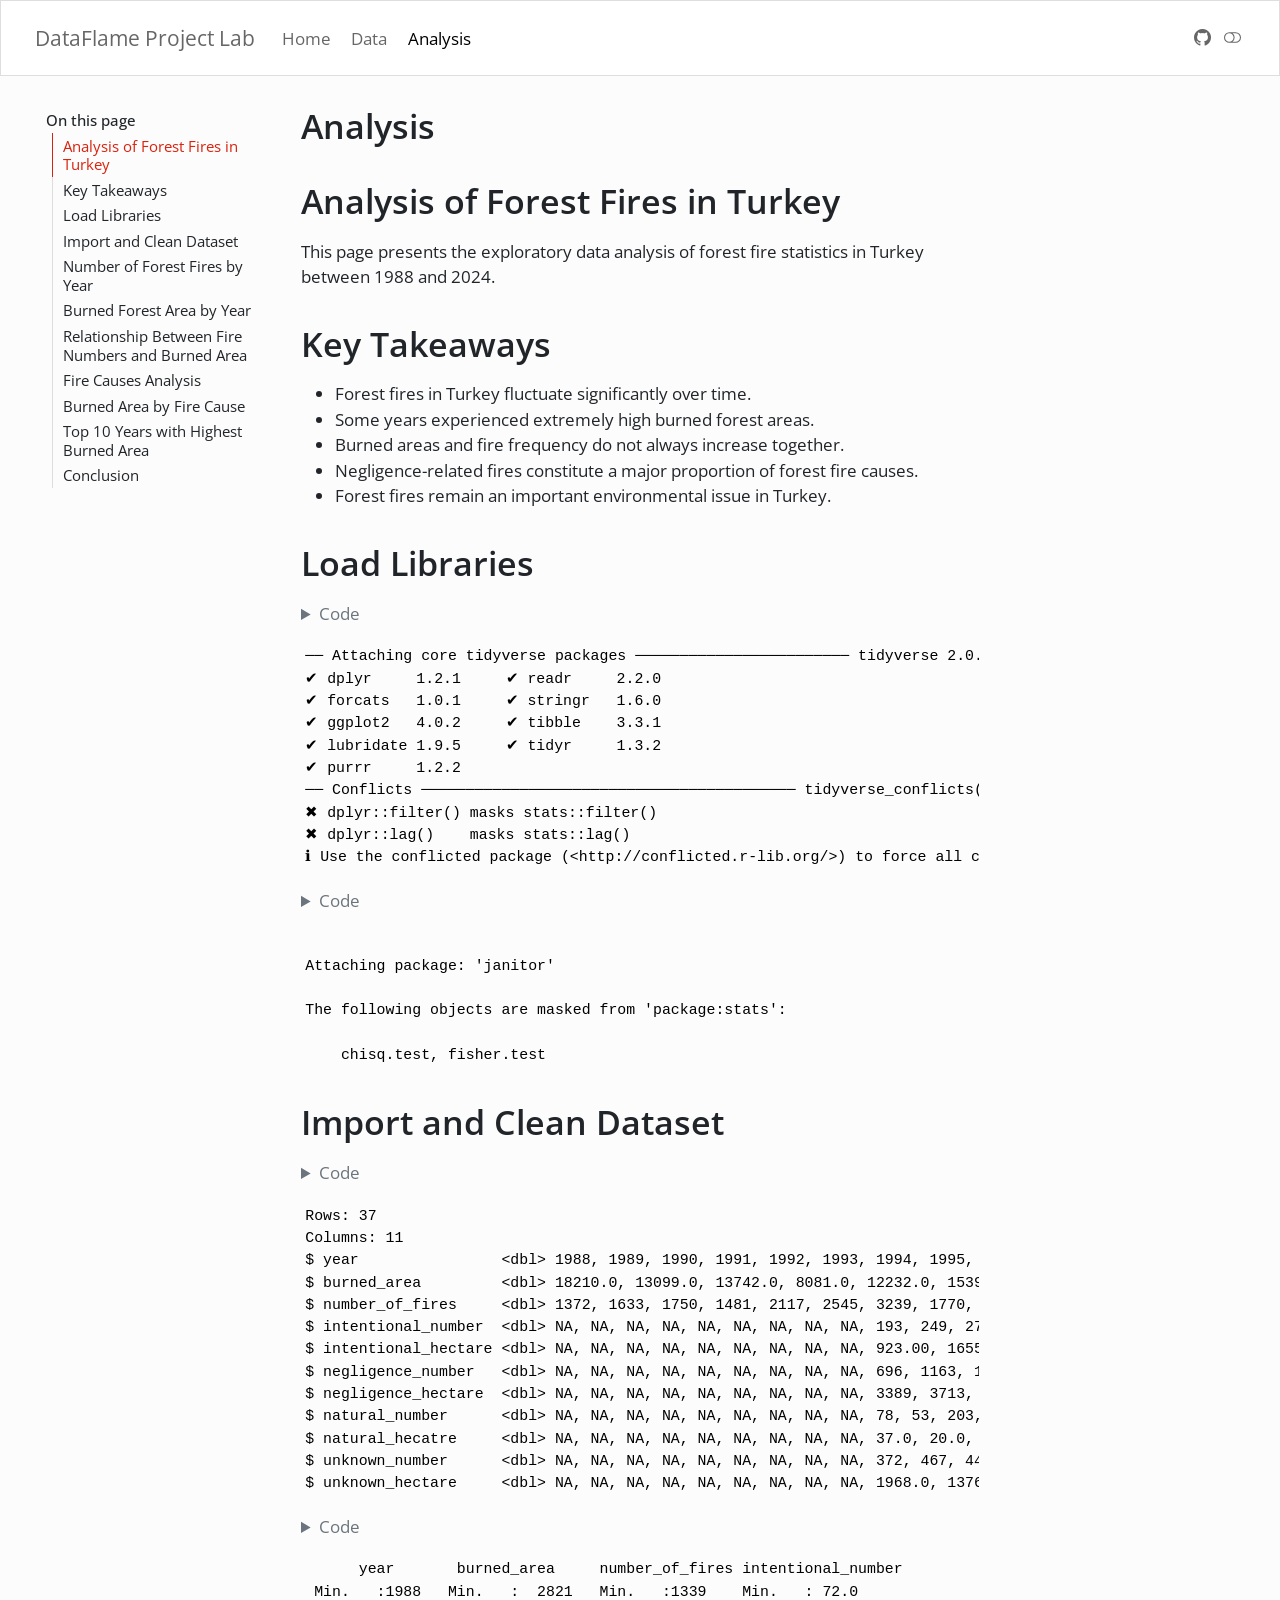
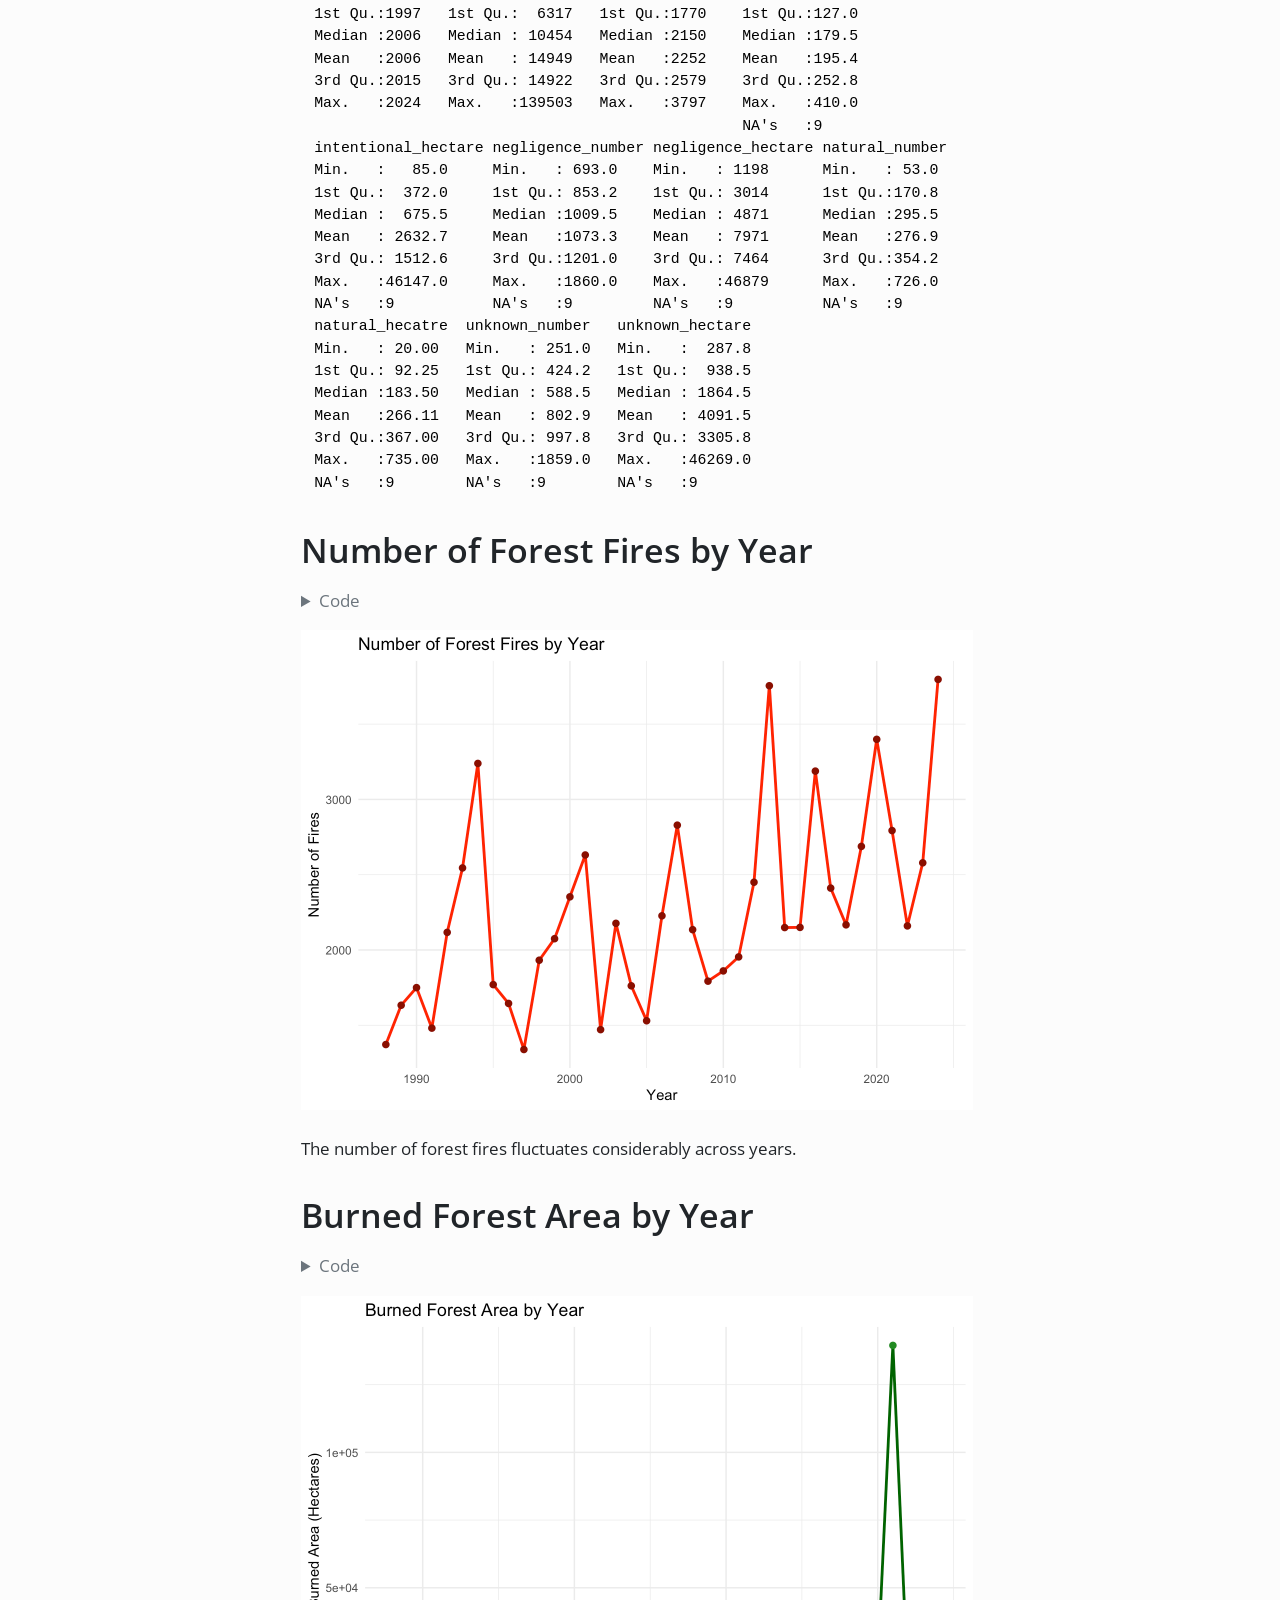
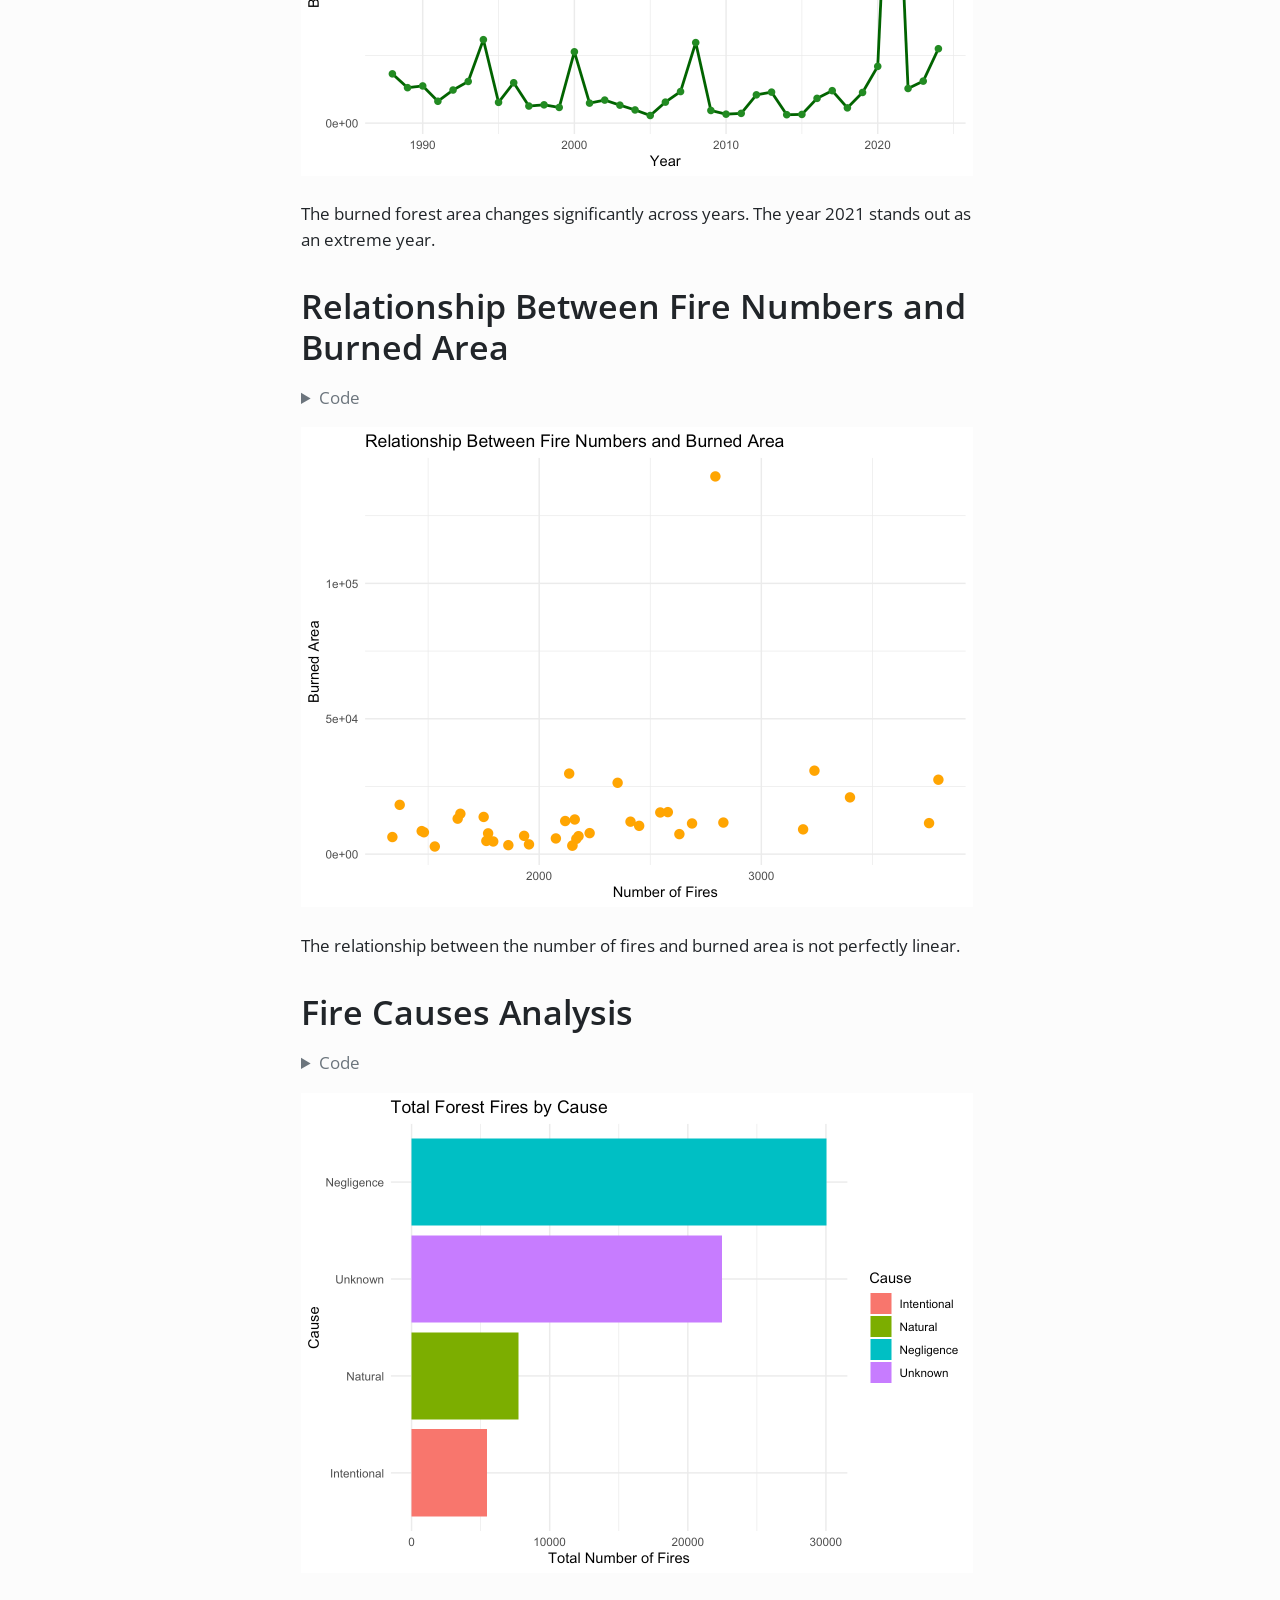
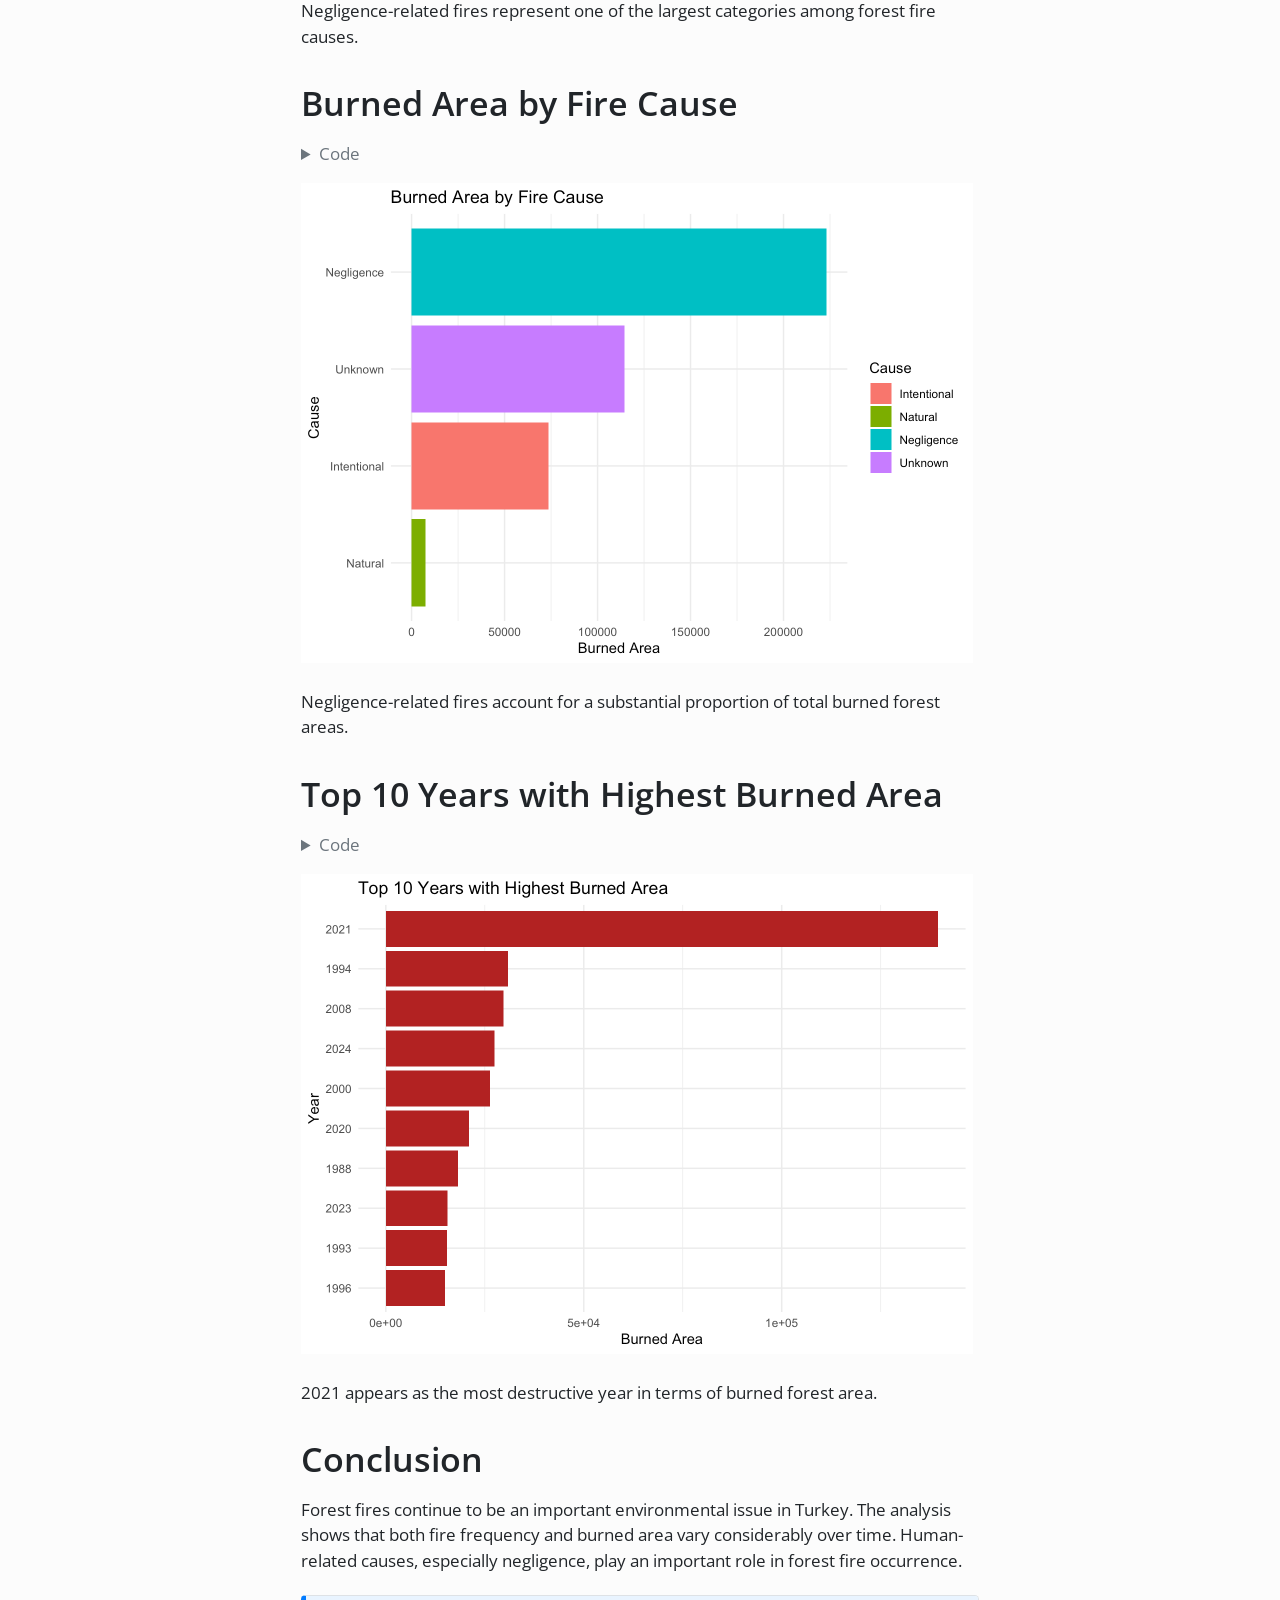
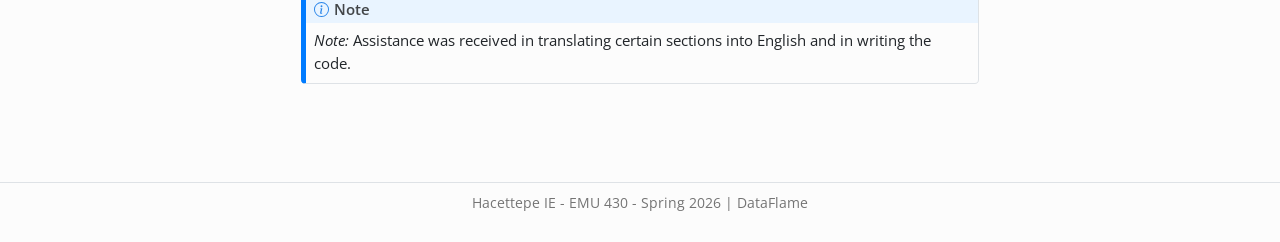
==== commit 4c3a4748: "commit" ====
--- a/docs/analysis.html
+++ b/docs/analysis.html
@@ -2,16 +2,13 @@
 <html xmlns="http://www.w3.org/1999/xhtml" lang="en" xml:lang="en"><head>
 
 <meta charset="utf-8">
-<meta name="generator" content="quarto-1.9.30">
+<meta name="generator" content="quarto-1.8.25">
 
 <meta name="viewport" content="width=device-width, initial-scale=1.0, user-scalable=yes">
 
 
 <title>Analysis – DataFlame Project Lab</title>
 <style>
-/* Default styles provided by pandoc.
-** See https://pandoc.org/MANUAL.html#variables-for-html for config info.
-*/
 code{white-space: pre-wrap;}
 span.smallcaps{font-variant: small-caps;}
 div.columns{display: flex; gap: min(4vw, 1.5em);}
@@ -70,18 +67,19 @@
 <meta name="quarto:offset" content="./">
 <script src="site_libs/quarto-html/quarto.js" type="module"></script>
 <script src="site_libs/quarto-html/tabsets/tabsets.js" type="module"></script>
+<script src="site_libs/quarto-html/axe/axe-check.js" type="module"></script>
 <script src="site_libs/quarto-html/popper.min.js"></script>
 <script src="site_libs/quarto-html/tippy.umd.min.js"></script>
 <script src="site_libs/quarto-html/anchor.min.js"></script>
 <link href="site_libs/quarto-html/tippy.css" rel="stylesheet">
-<link href="site_libs/quarto-html/quarto-syntax-highlighting-b6a8276bf55561bdbc268162d41bd1f7.css" rel="stylesheet" class="quarto-color-scheme" id="quarto-text-highlighting-styles">
-<link href="site_libs/quarto-html/quarto-syntax-highlighting-dark-a8da12e74b29c2e7b17644f84b91567b.css" rel="stylesheet" class="quarto-color-scheme quarto-color-alternate" id="quarto-text-highlighting-styles">
-<link href="site_libs/quarto-html/quarto-syntax-highlighting-b6a8276bf55561bdbc268162d41bd1f7.css" rel="stylesheet" class="quarto-color-scheme-extra" id="quarto-text-highlighting-styles">
+<link href="site_libs/quarto-html/quarto-syntax-highlighting-7b89279ff1a6dce999919e0e67d4d9ec.css" rel="stylesheet" class="quarto-color-scheme" id="quarto-text-highlighting-styles">
+<link href="site_libs/quarto-html/quarto-syntax-highlighting-dark-707d8167ce6003fca903bfe2be84ab7f.css" rel="stylesheet" class="quarto-color-scheme quarto-color-alternate" id="quarto-text-highlighting-styles">
+<link href="site_libs/quarto-html/quarto-syntax-highlighting-7b89279ff1a6dce999919e0e67d4d9ec.css" rel="stylesheet" class="quarto-color-scheme-extra" id="quarto-text-highlighting-styles">
 <script src="site_libs/bootstrap/bootstrap.min.js"></script>
 <link href="site_libs/bootstrap/bootstrap-icons.css" rel="stylesheet">
-<link href="site_libs/bootstrap/bootstrap-8a7bb8a3e06cc5e54db5d15903f32f38.min.css" rel="stylesheet" append-hash="true" class="quarto-color-scheme" id="quarto-bootstrap" data-mode="light">
-<link href="site_libs/bootstrap/bootstrap-dark-c748b559b5f85ef4b0a589108ee5e837.min.css" rel="stylesheet" append-hash="true" class="quarto-color-scheme quarto-color-alternate" id="quarto-bootstrap" data-mode="dark">
-<link href="site_libs/bootstrap/bootstrap-8a7bb8a3e06cc5e54db5d15903f32f38.min.css" rel="stylesheet" append-hash="true" class="quarto-color-scheme-extra" id="quarto-bootstrap" data-mode="light">
+<link href="site_libs/bootstrap/bootstrap-0e5074b58188f8d01d6da366fae00f66.min.css" rel="stylesheet" append-hash="true" class="quarto-color-scheme" id="quarto-bootstrap" data-mode="light">
+<link href="site_libs/bootstrap/bootstrap-dark-cd93109820dc32abe2ab9168c608f182.min.css" rel="stylesheet" append-hash="true" class="quarto-color-scheme quarto-color-alternate" id="quarto-bootstrap" data-mode="dark">
+<link href="site_libs/bootstrap/bootstrap-0e5074b58188f8d01d6da366fae00f66.min.css" rel="stylesheet" append-hash="true" class="quarto-color-scheme-extra" id="quarto-bootstrap" data-mode="light">
 <script id="quarto-search-options" type="application/json">{
   "location": "navbar",
   "copy-button": false,
@@ -283,6 +281,8 @@
     <nav class="navbar navbar-expand-lg " data-bs-theme="dark">
       <div class="navbar-container container-fluid">
       <div class="navbar-brand-container mx-auto">
+    <a href="./index.html" class="navbar-brand navbar-brand-logo">
+    </a>
     <a class="navbar-brand" href="./index.html">
     <span class="navbar-title">DataFlame Project Lab</span>
     </a>
@@ -385,33 +385,6 @@
 <div class="code-copy-outer-scaffold"><div class="sourceCode cell-code" id="cb1"><pre class="sourceCode r code-with-copy"><code class="sourceCode r"><span id="cb1-1"><a href="#cb1-1" aria-hidden="true" tabindex="-1"></a><span class="fu">library</span>(tidyverse)</span></code></pre></div><button title="Copy to Clipboard" class="code-copy-button"><i class="bi"></i></button></div>
 </details>
 <div class="cell-output cell-output-stderr">
-<pre><code>Warning: package 'tidyverse' was built under R version 4.5.3</code></pre>
-</div>
-<div class="cell-output cell-output-stderr">
-<pre><code>Warning: package 'tibble' was built under R version 4.5.3</code></pre>
-</div>
-<div class="cell-output cell-output-stderr">
-<pre><code>Warning: package 'tidyr' was built under R version 4.5.3</code></pre>
-</div>
-<div class="cell-output cell-output-stderr">
-<pre><code>Warning: package 'readr' was built under R version 4.5.3</code></pre>
-</div>
-<div class="cell-output cell-output-stderr">
-<pre><code>Warning: package 'purrr' was built under R version 4.5.3</code></pre>
-</div>
-<div class="cell-output cell-output-stderr">
-<pre><code>Warning: package 'dplyr' was built under R version 4.5.3</code></pre>
-</div>
-<div class="cell-output cell-output-stderr">
-<pre><code>Warning: package 'stringr' was built under R version 4.5.3</code></pre>
-</div>
-<div class="cell-output cell-output-stderr">
-<pre><code>Warning: package 'forcats' was built under R version 4.5.3</code></pre>
-</div>
-<div class="cell-output cell-output-stderr">
-<pre><code>Warning: package 'lubridate' was built under R version 4.5.3</code></pre>
-</div>
-<div class="cell-output cell-output-stderr">
 <pre><code>── Attaching core tidyverse packages ──────────────────────── tidyverse 2.0.0 ──
 ✔ dplyr     1.2.1     ✔ readr     2.2.0
 ✔ forcats   1.0.1     ✔ stringr   1.6.0
@@ -425,20 +398,11 @@
 </div>
 <details class="code-fold">
 <summary>Code</summary>
-<div class="code-copy-outer-scaffold"><div class="sourceCode cell-code" id="cb12"><pre class="sourceCode r code-with-copy"><code class="sourceCode r"><span id="cb12-1"><a href="#cb12-1" aria-hidden="true" tabindex="-1"></a><span class="fu">library</span>(readxl)</span></code></pre></div><button title="Copy to Clipboard" class="code-copy-button"><i class="bi"></i></button></div>
+<div class="code-copy-outer-scaffold"><div class="sourceCode cell-code" id="cb3"><pre class="sourceCode r code-with-copy"><code class="sourceCode r"><span id="cb3-1"><a href="#cb3-1" aria-hidden="true" tabindex="-1"></a><span class="fu">library</span>(readxl)</span>
+<span id="cb3-2"><a href="#cb3-2" aria-hidden="true" tabindex="-1"></a><span class="fu">library</span>(ggplot2)</span>
+<span id="cb3-3"><a href="#cb3-3" aria-hidden="true" tabindex="-1"></a><span class="fu">library</span>(dplyr)</span>
+<span id="cb3-4"><a href="#cb3-4" aria-hidden="true" tabindex="-1"></a><span class="fu">library</span>(janitor)</span></code></pre></div><button title="Copy to Clipboard" class="code-copy-button"><i class="bi"></i></button></div>
 </details>
-<div class="cell-output cell-output-stderr">
-<pre><code>Warning: package 'readxl' was built under R version 4.5.3</code></pre>
-</div>
-<details class="code-fold">
-<summary>Code</summary>
-<div class="code-copy-outer-scaffold"><div class="sourceCode cell-code" id="cb14"><pre class="sourceCode r code-with-copy"><code class="sourceCode r"><span id="cb14-1"><a href="#cb14-1" aria-hidden="true" tabindex="-1"></a><span class="fu">library</span>(ggplot2)</span>
-<span id="cb14-2"><a href="#cb14-2" aria-hidden="true" tabindex="-1"></a><span class="fu">library</span>(dplyr)</span>
-<span id="cb14-3"><a href="#cb14-3" aria-hidden="true" tabindex="-1"></a><span class="fu">library</span>(janitor)</span></code></pre></div><button title="Copy to Clipboard" class="code-copy-button"><i class="bi"></i></button></div>
-</details>
-<div class="cell-output cell-output-stderr">
-<pre><code>Warning: package 'janitor' was built under R version 4.5.3</code></pre>
-</div>
 <div class="cell-output cell-output-stderr">
 <pre><code>
 Attaching package: 'janitor'
@@ -454,12 +418,12 @@
 <div class="cell">
 <details class="code-fold">
 <summary>Code</summary>
-<div class="code-copy-outer-scaffold"><div class="sourceCode cell-code" id="cb17"><pre class="sourceCode r code-with-copy"><code class="sourceCode r"><span id="cb17-1"><a href="#cb17-1" aria-hidden="true" tabindex="-1"></a>fires <span class="ot">&lt;-</span> <span class="fu">read_excel</span>(<span class="st">"forest_fires.xlsx"</span>) <span class="sc">%&gt;%</span></span>
-<span id="cb17-2"><a href="#cb17-2" aria-hidden="true" tabindex="-1"></a>  <span class="fu">clean_names</span>() <span class="sc">%&gt;%</span></span>
-<span id="cb17-3"><a href="#cb17-3" aria-hidden="true" tabindex="-1"></a>  <span class="fu">mutate</span>(<span class="fu">across</span>(<span class="fu">everything</span>(), <span class="sc">~</span><span class="fu">na_if</span>(<span class="fu">as.character</span>(.), <span class="st">"-"</span>))) <span class="sc">%&gt;%</span></span>
-<span id="cb17-4"><a href="#cb17-4" aria-hidden="true" tabindex="-1"></a>  <span class="fu">mutate</span>(<span class="fu">across</span>(<span class="fu">everything</span>(), <span class="sc">~</span><span class="fu">as.numeric</span>(<span class="fu">gsub</span>(<span class="st">","</span>, <span class="st">"."</span>, .))))</span>
-<span id="cb17-5"><a href="#cb17-5" aria-hidden="true" tabindex="-1"></a></span>
-<span id="cb17-6"><a href="#cb17-6" aria-hidden="true" tabindex="-1"></a><span class="fu">glimpse</span>(fires)</span></code></pre></div><button title="Copy to Clipboard" class="code-copy-button"><i class="bi"></i></button></div>
+<div class="code-copy-outer-scaffold"><div class="sourceCode cell-code" id="cb5"><pre class="sourceCode r code-with-copy"><code class="sourceCode r"><span id="cb5-1"><a href="#cb5-1" aria-hidden="true" tabindex="-1"></a>fires <span class="ot">&lt;-</span> <span class="fu">read_excel</span>(<span class="st">"forest_fires.xlsx"</span>) <span class="sc">%&gt;%</span></span>
+<span id="cb5-2"><a href="#cb5-2" aria-hidden="true" tabindex="-1"></a>  <span class="fu">clean_names</span>() <span class="sc">%&gt;%</span></span>
+<span id="cb5-3"><a href="#cb5-3" aria-hidden="true" tabindex="-1"></a>  <span class="fu">mutate</span>(<span class="fu">across</span>(<span class="fu">everything</span>(), <span class="sc">~</span><span class="fu">na_if</span>(<span class="fu">as.character</span>(.), <span class="st">"-"</span>))) <span class="sc">%&gt;%</span></span>
+<span id="cb5-4"><a href="#cb5-4" aria-hidden="true" tabindex="-1"></a>  <span class="fu">mutate</span>(<span class="fu">across</span>(<span class="fu">everything</span>(), <span class="sc">~</span><span class="fu">as.numeric</span>(<span class="fu">gsub</span>(<span class="st">","</span>, <span class="st">"."</span>, .))))</span>
+<span id="cb5-5"><a href="#cb5-5" aria-hidden="true" tabindex="-1"></a></span>
+<span id="cb5-6"><a href="#cb5-6" aria-hidden="true" tabindex="-1"></a><span class="fu">glimpse</span>(fires)</span></code></pre></div><button title="Copy to Clipboard" class="code-copy-button"><i class="bi"></i></button></div>
 </details>
 <div class="cell-output cell-output-stdout">
 <pre><code>Rows: 37
@@ -478,7 +442,7 @@
 </div>
 <details class="code-fold">
 <summary>Code</summary>
-<div class="code-copy-outer-scaffold"><div class="sourceCode cell-code" id="cb19"><pre class="sourceCode r code-with-copy"><code class="sourceCode r"><span id="cb19-1"><a href="#cb19-1" aria-hidden="true" tabindex="-1"></a><span class="fu">summary</span>(fires)</span></code></pre></div><button title="Copy to Clipboard" class="code-copy-button"><i class="bi"></i></button></div>
+<div class="code-copy-outer-scaffold"><div class="sourceCode cell-code" id="cb7"><pre class="sourceCode r code-with-copy"><code class="sourceCode r"><span id="cb7-1"><a href="#cb7-1" aria-hidden="true" tabindex="-1"></a><span class="fu">summary</span>(fires)</span></code></pre></div><button title="Copy to Clipboard" class="code-copy-button"><i class="bi"></i></button></div>
 </details>
 <div class="cell-output cell-output-stdout">
 <pre><code>      year       burned_area     number_of_fires intentional_number
@@ -513,15 +477,15 @@
 <div class="cell">
 <details class="code-fold">
 <summary>Code</summary>
-<div class="code-copy-outer-scaffold"><div class="sourceCode cell-code" id="cb21"><pre class="sourceCode r code-with-copy"><code class="sourceCode r"><span id="cb21-1"><a href="#cb21-1" aria-hidden="true" tabindex="-1"></a><span class="fu">ggplot</span>(fires, <span class="fu">aes</span>(<span class="at">x =</span> year, <span class="at">y =</span> number_of_fires)) <span class="sc">+</span></span>
-<span id="cb21-2"><a href="#cb21-2" aria-hidden="true" tabindex="-1"></a>  <span class="fu">geom_line</span>(<span class="at">color =</span> <span class="st">"red"</span>, <span class="at">linewidth =</span> <span class="dv">1</span>) <span class="sc">+</span></span>
-<span id="cb21-3"><a href="#cb21-3" aria-hidden="true" tabindex="-1"></a>  <span class="fu">geom_point</span>(<span class="at">color =</span> <span class="st">"darkred"</span>, <span class="at">size =</span> <span class="dv">2</span>) <span class="sc">+</span></span>
-<span id="cb21-4"><a href="#cb21-4" aria-hidden="true" tabindex="-1"></a>  <span class="fu">labs</span>(</span>
-<span id="cb21-5"><a href="#cb21-5" aria-hidden="true" tabindex="-1"></a>    <span class="at">title =</span> <span class="st">"Number of Forest Fires by Year"</span>,</span>
-<span id="cb21-6"><a href="#cb21-6" aria-hidden="true" tabindex="-1"></a>    <span class="at">x =</span> <span class="st">"Year"</span>,</span>
-<span id="cb21-7"><a href="#cb21-7" aria-hidden="true" tabindex="-1"></a>    <span class="at">y =</span> <span class="st">"Number of Fires"</span></span>
-<span id="cb21-8"><a href="#cb21-8" aria-hidden="true" tabindex="-1"></a>  ) <span class="sc">+</span></span>
-<span id="cb21-9"><a href="#cb21-9" aria-hidden="true" tabindex="-1"></a>  <span class="fu">theme_minimal</span>()</span></code></pre></div><button title="Copy to Clipboard" class="code-copy-button"><i class="bi"></i></button></div>
+<div class="code-copy-outer-scaffold"><div class="sourceCode cell-code" id="cb9"><pre class="sourceCode r code-with-copy"><code class="sourceCode r"><span id="cb9-1"><a href="#cb9-1" aria-hidden="true" tabindex="-1"></a><span class="fu">ggplot</span>(fires, <span class="fu">aes</span>(<span class="at">x =</span> year, <span class="at">y =</span> number_of_fires)) <span class="sc">+</span></span>
+<span id="cb9-2"><a href="#cb9-2" aria-hidden="true" tabindex="-1"></a>  <span class="fu">geom_line</span>(<span class="at">color =</span> <span class="st">"red"</span>, <span class="at">linewidth =</span> <span class="dv">1</span>) <span class="sc">+</span></span>
+<span id="cb9-3"><a href="#cb9-3" aria-hidden="true" tabindex="-1"></a>  <span class="fu">geom_point</span>(<span class="at">color =</span> <span class="st">"darkred"</span>, <span class="at">size =</span> <span class="dv">2</span>) <span class="sc">+</span></span>
+<span id="cb9-4"><a href="#cb9-4" aria-hidden="true" tabindex="-1"></a>  <span class="fu">labs</span>(</span>
+<span id="cb9-5"><a href="#cb9-5" aria-hidden="true" tabindex="-1"></a>    <span class="at">title =</span> <span class="st">"Number of Forest Fires by Year"</span>,</span>
+<span id="cb9-6"><a href="#cb9-6" aria-hidden="true" tabindex="-1"></a>    <span class="at">x =</span> <span class="st">"Year"</span>,</span>
+<span id="cb9-7"><a href="#cb9-7" aria-hidden="true" tabindex="-1"></a>    <span class="at">y =</span> <span class="st">"Number of Fires"</span></span>
+<span id="cb9-8"><a href="#cb9-8" aria-hidden="true" tabindex="-1"></a>  ) <span class="sc">+</span></span>
+<span id="cb9-9"><a href="#cb9-9" aria-hidden="true" tabindex="-1"></a>  <span class="fu">theme_minimal</span>()</span></code></pre></div><button title="Copy to Clipboard" class="code-copy-button"><i class="bi"></i></button></div>
 </details>
 <div class="cell-output-display">
 <div>
@@ -538,15 +502,15 @@
 <div class="cell">
 <details class="code-fold">
 <summary>Code</summary>
-<div class="code-copy-outer-scaffold"><div class="sourceCode cell-code" id="cb22"><pre class="sourceCode r code-with-copy"><code class="sourceCode r"><span id="cb22-1"><a href="#cb22-1" aria-hidden="true" tabindex="-1"></a><span class="fu">ggplot</span>(fires, <span class="fu">aes</span>(<span class="at">x =</span> year, <span class="at">y =</span> burned_area)) <span class="sc">+</span></span>
-<span id="cb22-2"><a href="#cb22-2" aria-hidden="true" tabindex="-1"></a>  <span class="fu">geom_line</span>(<span class="at">color =</span> <span class="st">"darkgreen"</span>, <span class="at">linewidth =</span> <span class="dv">1</span>) <span class="sc">+</span></span>
-<span id="cb22-3"><a href="#cb22-3" aria-hidden="true" tabindex="-1"></a>  <span class="fu">geom_point</span>(<span class="at">color =</span> <span class="st">"forestgreen"</span>, <span class="at">size =</span> <span class="dv">2</span>) <span class="sc">+</span></span>
-<span id="cb22-4"><a href="#cb22-4" aria-hidden="true" tabindex="-1"></a>  <span class="fu">labs</span>(</span>
-<span id="cb22-5"><a href="#cb22-5" aria-hidden="true" tabindex="-1"></a>    <span class="at">title =</span> <span class="st">"Burned Forest Area by Year"</span>,</span>
-<span id="cb22-6"><a href="#cb22-6" aria-hidden="true" tabindex="-1"></a>    <span class="at">x =</span> <span class="st">"Year"</span>,</span>
-<span id="cb22-7"><a href="#cb22-7" aria-hidden="true" tabindex="-1"></a>    <span class="at">y =</span> <span class="st">"Burned Area (Hectares)"</span></span>
-<span id="cb22-8"><a href="#cb22-8" aria-hidden="true" tabindex="-1"></a>  ) <span class="sc">+</span></span>
-<span id="cb22-9"><a href="#cb22-9" aria-hidden="true" tabindex="-1"></a>  <span class="fu">theme_minimal</span>()</span></code></pre></div><button title="Copy to Clipboard" class="code-copy-button"><i class="bi"></i></button></div>
+<div class="code-copy-outer-scaffold"><div class="sourceCode cell-code" id="cb10"><pre class="sourceCode r code-with-copy"><code class="sourceCode r"><span id="cb10-1"><a href="#cb10-1" aria-hidden="true" tabindex="-1"></a><span class="fu">ggplot</span>(fires, <span class="fu">aes</span>(<span class="at">x =</span> year, <span class="at">y =</span> burned_area)) <span class="sc">+</span></span>
+<span id="cb10-2"><a href="#cb10-2" aria-hidden="true" tabindex="-1"></a>  <span class="fu">geom_line</span>(<span class="at">color =</span> <span class="st">"darkgreen"</span>, <span class="at">linewidth =</span> <span class="dv">1</span>) <span class="sc">+</span></span>
+<span id="cb10-3"><a href="#cb10-3" aria-hidden="true" tabindex="-1"></a>  <span class="fu">geom_point</span>(<span class="at">color =</span> <span class="st">"forestgreen"</span>, <span class="at">size =</span> <span class="dv">2</span>) <span class="sc">+</span></span>
+<span id="cb10-4"><a href="#cb10-4" aria-hidden="true" tabindex="-1"></a>  <span class="fu">labs</span>(</span>
+<span id="cb10-5"><a href="#cb10-5" aria-hidden="true" tabindex="-1"></a>    <span class="at">title =</span> <span class="st">"Burned Forest Area by Year"</span>,</span>
+<span id="cb10-6"><a href="#cb10-6" aria-hidden="true" tabindex="-1"></a>    <span class="at">x =</span> <span class="st">"Year"</span>,</span>
+<span id="cb10-7"><a href="#cb10-7" aria-hidden="true" tabindex="-1"></a>    <span class="at">y =</span> <span class="st">"Burned Area (Hectares)"</span></span>
+<span id="cb10-8"><a href="#cb10-8" aria-hidden="true" tabindex="-1"></a>  ) <span class="sc">+</span></span>
+<span id="cb10-9"><a href="#cb10-9" aria-hidden="true" tabindex="-1"></a>  <span class="fu">theme_minimal</span>()</span></code></pre></div><button title="Copy to Clipboard" class="code-copy-button"><i class="bi"></i></button></div>
 </details>
 <div class="cell-output-display">
 <div>
@@ -563,14 +527,14 @@
 <div class="cell">
 <details class="code-fold">
 <summary>Code</summary>
-<div class="code-copy-outer-scaffold"><div class="sourceCode cell-code" id="cb23"><pre class="sourceCode r code-with-copy"><code class="sourceCode r"><span id="cb23-1"><a href="#cb23-1" aria-hidden="true" tabindex="-1"></a><span class="fu">ggplot</span>(fires, <span class="fu">aes</span>(<span class="at">x =</span> number_of_fires, <span class="at">y =</span> burned_area)) <span class="sc">+</span></span>
-<span id="cb23-2"><a href="#cb23-2" aria-hidden="true" tabindex="-1"></a>  <span class="fu">geom_point</span>(<span class="at">color =</span> <span class="st">"orange"</span>, <span class="at">size =</span> <span class="dv">3</span>) <span class="sc">+</span></span>
-<span id="cb23-3"><a href="#cb23-3" aria-hidden="true" tabindex="-1"></a>  <span class="fu">labs</span>(</span>
-<span id="cb23-4"><a href="#cb23-4" aria-hidden="true" tabindex="-1"></a>    <span class="at">title =</span> <span class="st">"Relationship Between Fire Numbers and Burned Area"</span>,</span>
-<span id="cb23-5"><a href="#cb23-5" aria-hidden="true" tabindex="-1"></a>    <span class="at">x =</span> <span class="st">"Number of Fires"</span>,</span>
-<span id="cb23-6"><a href="#cb23-6" aria-hidden="true" tabindex="-1"></a>    <span class="at">y =</span> <span class="st">"Burned Area"</span></span>
-<span id="cb23-7"><a href="#cb23-7" aria-hidden="true" tabindex="-1"></a>  ) <span class="sc">+</span></span>
-<span id="cb23-8"><a href="#cb23-8" aria-hidden="true" tabindex="-1"></a>  <span class="fu">theme_minimal</span>()</span></code></pre></div><button title="Copy to Clipboard" class="code-copy-button"><i class="bi"></i></button></div>
+<div class="code-copy-outer-scaffold"><div class="sourceCode cell-code" id="cb11"><pre class="sourceCode r code-with-copy"><code class="sourceCode r"><span id="cb11-1"><a href="#cb11-1" aria-hidden="true" tabindex="-1"></a><span class="fu">ggplot</span>(fires, <span class="fu">aes</span>(<span class="at">x =</span> number_of_fires, <span class="at">y =</span> burned_area)) <span class="sc">+</span></span>
+<span id="cb11-2"><a href="#cb11-2" aria-hidden="true" tabindex="-1"></a>  <span class="fu">geom_point</span>(<span class="at">color =</span> <span class="st">"orange"</span>, <span class="at">size =</span> <span class="dv">3</span>) <span class="sc">+</span></span>
+<span id="cb11-3"><a href="#cb11-3" aria-hidden="true" tabindex="-1"></a>  <span class="fu">labs</span>(</span>
+<span id="cb11-4"><a href="#cb11-4" aria-hidden="true" tabindex="-1"></a>    <span class="at">title =</span> <span class="st">"Relationship Between Fire Numbers and Burned Area"</span>,</span>
+<span id="cb11-5"><a href="#cb11-5" aria-hidden="true" tabindex="-1"></a>    <span class="at">x =</span> <span class="st">"Number of Fires"</span>,</span>
+<span id="cb11-6"><a href="#cb11-6" aria-hidden="true" tabindex="-1"></a>    <span class="at">y =</span> <span class="st">"Burned Area"</span></span>
+<span id="cb11-7"><a href="#cb11-7" aria-hidden="true" tabindex="-1"></a>  ) <span class="sc">+</span></span>
+<span id="cb11-8"><a href="#cb11-8" aria-hidden="true" tabindex="-1"></a>  <span class="fu">theme_minimal</span>()</span></code></pre></div><button title="Copy to Clipboard" class="code-copy-button"><i class="bi"></i></button></div>
 </details>
 <div class="cell-output-display">
 <div>
@@ -587,28 +551,28 @@
 <div class="cell">
 <details class="code-fold">
 <summary>Code</summary>
-<div class="code-copy-outer-scaffold"><div class="sourceCode cell-code" id="cb24"><pre class="sourceCode r code-with-copy"><code class="sourceCode r"><span id="cb24-1"><a href="#cb24-1" aria-hidden="true" tabindex="-1"></a>causes <span class="ot">&lt;-</span> fires <span class="sc">%&gt;%</span></span>
-<span id="cb24-2"><a href="#cb24-2" aria-hidden="true" tabindex="-1"></a>  <span class="fu">summarise</span>(</span>
-<span id="cb24-3"><a href="#cb24-3" aria-hidden="true" tabindex="-1"></a>    <span class="at">Intentional =</span> <span class="fu">sum</span>(intentional_number, <span class="at">na.rm =</span> <span class="cn">TRUE</span>),</span>
-<span id="cb24-4"><a href="#cb24-4" aria-hidden="true" tabindex="-1"></a>    <span class="at">Negligence =</span> <span class="fu">sum</span>(negligence_number, <span class="at">na.rm =</span> <span class="cn">TRUE</span>),</span>
-<span id="cb24-5"><a href="#cb24-5" aria-hidden="true" tabindex="-1"></a>    <span class="at">Natural =</span> <span class="fu">sum</span>(natural_number, <span class="at">na.rm =</span> <span class="cn">TRUE</span>),</span>
-<span id="cb24-6"><a href="#cb24-6" aria-hidden="true" tabindex="-1"></a>    <span class="at">Unknown =</span> <span class="fu">sum</span>(unknown_number, <span class="at">na.rm =</span> <span class="cn">TRUE</span>)</span>
-<span id="cb24-7"><a href="#cb24-7" aria-hidden="true" tabindex="-1"></a>  ) <span class="sc">%&gt;%</span></span>
-<span id="cb24-8"><a href="#cb24-8" aria-hidden="true" tabindex="-1"></a>  <span class="fu">pivot_longer</span>(</span>
-<span id="cb24-9"><a href="#cb24-9" aria-hidden="true" tabindex="-1"></a>    <span class="at">cols =</span> <span class="fu">everything</span>(),</span>
-<span id="cb24-10"><a href="#cb24-10" aria-hidden="true" tabindex="-1"></a>    <span class="at">names_to =</span> <span class="st">"Cause"</span>,</span>
-<span id="cb24-11"><a href="#cb24-11" aria-hidden="true" tabindex="-1"></a>    <span class="at">values_to =</span> <span class="st">"Count"</span></span>
-<span id="cb24-12"><a href="#cb24-12" aria-hidden="true" tabindex="-1"></a>  )</span>
-<span id="cb24-13"><a href="#cb24-13" aria-hidden="true" tabindex="-1"></a></span>
-<span id="cb24-14"><a href="#cb24-14" aria-hidden="true" tabindex="-1"></a><span class="fu">ggplot</span>(causes, <span class="fu">aes</span>(<span class="at">x =</span> <span class="fu">reorder</span>(Cause, Count), <span class="at">y =</span> Count, <span class="at">fill =</span> Cause)) <span class="sc">+</span></span>
-<span id="cb24-15"><a href="#cb24-15" aria-hidden="true" tabindex="-1"></a>  <span class="fu">geom_col</span>() <span class="sc">+</span></span>
-<span id="cb24-16"><a href="#cb24-16" aria-hidden="true" tabindex="-1"></a>  <span class="fu">coord_flip</span>() <span class="sc">+</span></span>
-<span id="cb24-17"><a href="#cb24-17" aria-hidden="true" tabindex="-1"></a>  <span class="fu">labs</span>(</span>
-<span id="cb24-18"><a href="#cb24-18" aria-hidden="true" tabindex="-1"></a>    <span class="at">title =</span> <span class="st">"Total Forest Fires by Cause"</span>,</span>
-<span id="cb24-19"><a href="#cb24-19" aria-hidden="true" tabindex="-1"></a>    <span class="at">x =</span> <span class="st">"Cause"</span>,</span>
-<span id="cb24-20"><a href="#cb24-20" aria-hidden="true" tabindex="-1"></a>    <span class="at">y =</span> <span class="st">"Total Number of Fires"</span></span>
-<span id="cb24-21"><a href="#cb24-21" aria-hidden="true" tabindex="-1"></a>  ) <span class="sc">+</span></span>
-<span id="cb24-22"><a href="#cb24-22" aria-hidden="true" tabindex="-1"></a>  <span class="fu">theme_minimal</span>()</span></code></pre></div><button title="Copy to Clipboard" class="code-copy-button"><i class="bi"></i></button></div>
+<div class="code-copy-outer-scaffold"><div class="sourceCode cell-code" id="cb12"><pre class="sourceCode r code-with-copy"><code class="sourceCode r"><span id="cb12-1"><a href="#cb12-1" aria-hidden="true" tabindex="-1"></a>causes <span class="ot">&lt;-</span> fires <span class="sc">%&gt;%</span></span>
+<span id="cb12-2"><a href="#cb12-2" aria-hidden="true" tabindex="-1"></a>  <span class="fu">summarise</span>(</span>
+<span id="cb12-3"><a href="#cb12-3" aria-hidden="true" tabindex="-1"></a>    <span class="at">Intentional =</span> <span class="fu">sum</span>(intentional_number, <span class="at">na.rm =</span> <span class="cn">TRUE</span>),</span>
+<span id="cb12-4"><a href="#cb12-4" aria-hidden="true" tabindex="-1"></a>    <span class="at">Negligence =</span> <span class="fu">sum</span>(negligence_number, <span class="at">na.rm =</span> <span class="cn">TRUE</span>),</span>
+<span id="cb12-5"><a href="#cb12-5" aria-hidden="true" tabindex="-1"></a>    <span class="at">Natural =</span> <span class="fu">sum</span>(natural_number, <span class="at">na.rm =</span> <span class="cn">TRUE</span>),</span>
+<span id="cb12-6"><a href="#cb12-6" aria-hidden="true" tabindex="-1"></a>    <span class="at">Unknown =</span> <span class="fu">sum</span>(unknown_number, <span class="at">na.rm =</span> <span class="cn">TRUE</span>)</span>
+<span id="cb12-7"><a href="#cb12-7" aria-hidden="true" tabindex="-1"></a>  ) <span class="sc">%&gt;%</span></span>
+<span id="cb12-8"><a href="#cb12-8" aria-hidden="true" tabindex="-1"></a>  <span class="fu">pivot_longer</span>(</span>
+<span id="cb12-9"><a href="#cb12-9" aria-hidden="true" tabindex="-1"></a>    <span class="at">cols =</span> <span class="fu">everything</span>(),</span>
+<span id="cb12-10"><a href="#cb12-10" aria-hidden="true" tabindex="-1"></a>    <span class="at">names_to =</span> <span class="st">"Cause"</span>,</span>
+<span id="cb12-11"><a href="#cb12-11" aria-hidden="true" tabindex="-1"></a>    <span class="at">values_to =</span> <span class="st">"Count"</span></span>
+<span id="cb12-12"><a href="#cb12-12" aria-hidden="true" tabindex="-1"></a>  )</span>
+<span id="cb12-13"><a href="#cb12-13" aria-hidden="true" tabindex="-1"></a></span>
+<span id="cb12-14"><a href="#cb12-14" aria-hidden="true" tabindex="-1"></a><span class="fu">ggplot</span>(causes, <span class="fu">aes</span>(<span class="at">x =</span> <span class="fu">reorder</span>(Cause, Count), <span class="at">y =</span> Count, <span class="at">fill =</span> Cause)) <span class="sc">+</span></span>
+<span id="cb12-15"><a href="#cb12-15" aria-hidden="true" tabindex="-1"></a>  <span class="fu">geom_col</span>() <span class="sc">+</span></span>
+<span id="cb12-16"><a href="#cb12-16" aria-hidden="true" tabindex="-1"></a>  <span class="fu">coord_flip</span>() <span class="sc">+</span></span>
+<span id="cb12-17"><a href="#cb12-17" aria-hidden="true" tabindex="-1"></a>  <span class="fu">labs</span>(</span>
+<span id="cb12-18"><a href="#cb12-18" aria-hidden="true" tabindex="-1"></a>    <span class="at">title =</span> <span class="st">"Total Forest Fires by Cause"</span>,</span>
+<span id="cb12-19"><a href="#cb12-19" aria-hidden="true" tabindex="-1"></a>    <span class="at">x =</span> <span class="st">"Cause"</span>,</span>
+<span id="cb12-20"><a href="#cb12-20" aria-hidden="true" tabindex="-1"></a>    <span class="at">y =</span> <span class="st">"Total Number of Fires"</span></span>
+<span id="cb12-21"><a href="#cb12-21" aria-hidden="true" tabindex="-1"></a>  ) <span class="sc">+</span></span>
+<span id="cb12-22"><a href="#cb12-22" aria-hidden="true" tabindex="-1"></a>  <span class="fu">theme_minimal</span>()</span></code></pre></div><button title="Copy to Clipboard" class="code-copy-button"><i class="bi"></i></button></div>
 </details>
 <div class="cell-output-display">
 <div>
@@ -625,28 +589,28 @@
 <div class="cell">
 <details class="code-fold">
 <summary>Code</summary>
-<div class="code-copy-outer-scaffold"><div class="sourceCode cell-code" id="cb25"><pre class="sourceCode r code-with-copy"><code class="sourceCode r"><span id="cb25-1"><a href="#cb25-1" aria-hidden="true" tabindex="-1"></a>hectares <span class="ot">&lt;-</span> fires <span class="sc">%&gt;%</span></span>
-<span id="cb25-2"><a href="#cb25-2" aria-hidden="true" tabindex="-1"></a>  <span class="fu">summarise</span>(</span>
-<span id="cb25-3"><a href="#cb25-3" aria-hidden="true" tabindex="-1"></a>    <span class="at">Intentional =</span> <span class="fu">sum</span>(intentional_hectare, <span class="at">na.rm =</span> <span class="cn">TRUE</span>),</span>
-<span id="cb25-4"><a href="#cb25-4" aria-hidden="true" tabindex="-1"></a>    <span class="at">Negligence =</span> <span class="fu">sum</span>(negligence_hectare, <span class="at">na.rm =</span> <span class="cn">TRUE</span>),</span>
-<span id="cb25-5"><a href="#cb25-5" aria-hidden="true" tabindex="-1"></a>    <span class="at">Natural =</span> <span class="fu">sum</span>(natural_hecatre, <span class="at">na.rm =</span> <span class="cn">TRUE</span>),</span>
-<span id="cb25-6"><a href="#cb25-6" aria-hidden="true" tabindex="-1"></a>    <span class="at">Unknown =</span> <span class="fu">sum</span>(unknown_hectare, <span class="at">na.rm =</span> <span class="cn">TRUE</span>)</span>
-<span id="cb25-7"><a href="#cb25-7" aria-hidden="true" tabindex="-1"></a>  ) <span class="sc">%&gt;%</span></span>
-<span id="cb25-8"><a href="#cb25-8" aria-hidden="true" tabindex="-1"></a>  <span class="fu">pivot_longer</span>(</span>
-<span id="cb25-9"><a href="#cb25-9" aria-hidden="true" tabindex="-1"></a>    <span class="at">cols =</span> <span class="fu">everything</span>(),</span>
-<span id="cb25-10"><a href="#cb25-10" aria-hidden="true" tabindex="-1"></a>    <span class="at">names_to =</span> <span class="st">"Cause"</span>,</span>
-<span id="cb25-11"><a href="#cb25-11" aria-hidden="true" tabindex="-1"></a>    <span class="at">values_to =</span> <span class="st">"Hectares"</span></span>
-<span id="cb25-12"><a href="#cb25-12" aria-hidden="true" tabindex="-1"></a>  )</span>
-<span id="cb25-13"><a href="#cb25-13" aria-hidden="true" tabindex="-1"></a></span>
-<span id="cb25-14"><a href="#cb25-14" aria-hidden="true" tabindex="-1"></a><span class="fu">ggplot</span>(hectares, <span class="fu">aes</span>(<span class="at">x =</span> <span class="fu">reorder</span>(Cause, Hectares), <span class="at">y =</span> Hectares, <span class="at">fill =</span> Cause)) <span class="sc">+</span></span>
-<span id="cb25-15"><a href="#cb25-15" aria-hidden="true" tabindex="-1"></a>  <span class="fu">geom_col</span>() <span class="sc">+</span></span>
-<span id="cb25-16"><a href="#cb25-16" aria-hidden="true" tabindex="-1"></a>  <span class="fu">coord_flip</span>() <span class="sc">+</span></span>
-<span id="cb25-17"><a href="#cb25-17" aria-hidden="true" tabindex="-1"></a>  <span class="fu">labs</span>(</span>
-<span id="cb25-18"><a href="#cb25-18" aria-hidden="true" tabindex="-1"></a>    <span class="at">title =</span> <span class="st">"Burned Area by Fire Cause"</span>,</span>
-<span id="cb25-19"><a href="#cb25-19" aria-hidden="true" tabindex="-1"></a>    <span class="at">x =</span> <span class="st">"Cause"</span>,</span>
-<span id="cb25-20"><a href="#cb25-20" aria-hidden="true" tabindex="-1"></a>    <span class="at">y =</span> <span class="st">"Burned Area"</span></span>
-<span id="cb25-21"><a href="#cb25-21" aria-hidden="true" tabindex="-1"></a>  ) <span class="sc">+</span></span>
-<span id="cb25-22"><a href="#cb25-22" aria-hidden="true" tabindex="-1"></a>  <span class="fu">theme_minimal</span>()</span></code></pre></div><button title="Copy to Clipboard" class="code-copy-button"><i class="bi"></i></button></div>
+<div class="code-copy-outer-scaffold"><div class="sourceCode cell-code" id="cb13"><pre class="sourceCode r code-with-copy"><code class="sourceCode r"><span id="cb13-1"><a href="#cb13-1" aria-hidden="true" tabindex="-1"></a>hectares <span class="ot">&lt;-</span> fires <span class="sc">%&gt;%</span></span>
+<span id="cb13-2"><a href="#cb13-2" aria-hidden="true" tabindex="-1"></a>  <span class="fu">summarise</span>(</span>
+<span id="cb13-3"><a href="#cb13-3" aria-hidden="true" tabindex="-1"></a>    <span class="at">Intentional =</span> <span class="fu">sum</span>(intentional_hectare, <span class="at">na.rm =</span> <span class="cn">TRUE</span>),</span>
+<span id="cb13-4"><a href="#cb13-4" aria-hidden="true" tabindex="-1"></a>    <span class="at">Negligence =</span> <span class="fu">sum</span>(negligence_hectare, <span class="at">na.rm =</span> <span class="cn">TRUE</span>),</span>
+<span id="cb13-5"><a href="#cb13-5" aria-hidden="true" tabindex="-1"></a>    <span class="at">Natural =</span> <span class="fu">sum</span>(natural_hecatre, <span class="at">na.rm =</span> <span class="cn">TRUE</span>),</span>
+<span id="cb13-6"><a href="#cb13-6" aria-hidden="true" tabindex="-1"></a>    <span class="at">Unknown =</span> <span class="fu">sum</span>(unknown_hectare, <span class="at">na.rm =</span> <span class="cn">TRUE</span>)</span>
+<span id="cb13-7"><a href="#cb13-7" aria-hidden="true" tabindex="-1"></a>  ) <span class="sc">%&gt;%</span></span>
+<span id="cb13-8"><a href="#cb13-8" aria-hidden="true" tabindex="-1"></a>  <span class="fu">pivot_longer</span>(</span>
+<span id="cb13-9"><a href="#cb13-9" aria-hidden="true" tabindex="-1"></a>    <span class="at">cols =</span> <span class="fu">everything</span>(),</span>
+<span id="cb13-10"><a href="#cb13-10" aria-hidden="true" tabindex="-1"></a>    <span class="at">names_to =</span> <span class="st">"Cause"</span>,</span>
+<span id="cb13-11"><a href="#cb13-11" aria-hidden="true" tabindex="-1"></a>    <span class="at">values_to =</span> <span class="st">"Hectares"</span></span>
+<span id="cb13-12"><a href="#cb13-12" aria-hidden="true" tabindex="-1"></a>  )</span>
+<span id="cb13-13"><a href="#cb13-13" aria-hidden="true" tabindex="-1"></a></span>
+<span id="cb13-14"><a href="#cb13-14" aria-hidden="true" tabindex="-1"></a><span class="fu">ggplot</span>(hectares, <span class="fu">aes</span>(<span class="at">x =</span> <span class="fu">reorder</span>(Cause, Hectares), <span class="at">y =</span> Hectares, <span class="at">fill =</span> Cause)) <span class="sc">+</span></span>
+<span id="cb13-15"><a href="#cb13-15" aria-hidden="true" tabindex="-1"></a>  <span class="fu">geom_col</span>() <span class="sc">+</span></span>
+<span id="cb13-16"><a href="#cb13-16" aria-hidden="true" tabindex="-1"></a>  <span class="fu">coord_flip</span>() <span class="sc">+</span></span>
+<span id="cb13-17"><a href="#cb13-17" aria-hidden="true" tabindex="-1"></a>  <span class="fu">labs</span>(</span>
+<span id="cb13-18"><a href="#cb13-18" aria-hidden="true" tabindex="-1"></a>    <span class="at">title =</span> <span class="st">"Burned Area by Fire Cause"</span>,</span>
+<span id="cb13-19"><a href="#cb13-19" aria-hidden="true" tabindex="-1"></a>    <span class="at">x =</span> <span class="st">"Cause"</span>,</span>
+<span id="cb13-20"><a href="#cb13-20" aria-hidden="true" tabindex="-1"></a>    <span class="at">y =</span> <span class="st">"Burned Area"</span></span>
+<span id="cb13-21"><a href="#cb13-21" aria-hidden="true" tabindex="-1"></a>  ) <span class="sc">+</span></span>
+<span id="cb13-22"><a href="#cb13-22" aria-hidden="true" tabindex="-1"></a>  <span class="fu">theme_minimal</span>()</span></code></pre></div><button title="Copy to Clipboard" class="code-copy-button"><i class="bi"></i></button></div>
 </details>
 <div class="cell-output-display">
 <div>
@@ -663,18 +627,18 @@
 <div class="cell">
 <details class="code-fold">
 <summary>Code</summary>
-<div class="code-copy-outer-scaffold"><div class="sourceCode cell-code" id="cb26"><pre class="sourceCode r code-with-copy"><code class="sourceCode r"><span id="cb26-1"><a href="#cb26-1" aria-hidden="true" tabindex="-1"></a>fires <span class="sc">%&gt;%</span></span>
-<span id="cb26-2"><a href="#cb26-2" aria-hidden="true" tabindex="-1"></a>  <span class="fu">arrange</span>(<span class="fu">desc</span>(burned_area)) <span class="sc">%&gt;%</span></span>
-<span id="cb26-3"><a href="#cb26-3" aria-hidden="true" tabindex="-1"></a>  <span class="fu">slice</span>(<span class="dv">1</span><span class="sc">:</span><span class="dv">10</span>) <span class="sc">%&gt;%</span></span>
-<span id="cb26-4"><a href="#cb26-4" aria-hidden="true" tabindex="-1"></a>  <span class="fu">ggplot</span>(<span class="fu">aes</span>(<span class="at">x =</span> <span class="fu">reorder</span>(<span class="fu">as.factor</span>(year), burned_area), <span class="at">y =</span> burned_area)) <span class="sc">+</span></span>
-<span id="cb26-5"><a href="#cb26-5" aria-hidden="true" tabindex="-1"></a>  <span class="fu">geom_col</span>(<span class="at">fill =</span> <span class="st">"firebrick"</span>) <span class="sc">+</span></span>
-<span id="cb26-6"><a href="#cb26-6" aria-hidden="true" tabindex="-1"></a>  <span class="fu">coord_flip</span>() <span class="sc">+</span></span>
-<span id="cb26-7"><a href="#cb26-7" aria-hidden="true" tabindex="-1"></a>  <span class="fu">labs</span>(</span>
-<span id="cb26-8"><a href="#cb26-8" aria-hidden="true" tabindex="-1"></a>    <span class="at">title =</span> <span class="st">"Top 10 Years with Highest Burned Area"</span>,</span>
-<span id="cb26-9"><a href="#cb26-9" aria-hidden="true" tabindex="-1"></a>    <span class="at">x =</span> <span class="st">"Year"</span>,</span>
-<span id="cb26-10"><a href="#cb26-10" aria-hidden="true" tabindex="-1"></a>    <span class="at">y =</span> <span class="st">"Burned Area"</span></span>
-<span id="cb26-11"><a href="#cb26-11" aria-hidden="true" tabindex="-1"></a>  ) <span class="sc">+</span></span>
-<span id="cb26-12"><a href="#cb26-12" aria-hidden="true" tabindex="-1"></a>  <span class="fu">theme_minimal</span>()</span></code></pre></div><button title="Copy to Clipboard" class="code-copy-button"><i class="bi"></i></button></div>
+<div class="code-copy-outer-scaffold"><div class="sourceCode cell-code" id="cb14"><pre class="sourceCode r code-with-copy"><code class="sourceCode r"><span id="cb14-1"><a href="#cb14-1" aria-hidden="true" tabindex="-1"></a>fires <span class="sc">%&gt;%</span></span>
+<span id="cb14-2"><a href="#cb14-2" aria-hidden="true" tabindex="-1"></a>  <span class="fu">arrange</span>(<span class="fu">desc</span>(burned_area)) <span class="sc">%&gt;%</span></span>
+<span id="cb14-3"><a href="#cb14-3" aria-hidden="true" tabindex="-1"></a>  <span class="fu">slice</span>(<span class="dv">1</span><span class="sc">:</span><span class="dv">10</span>) <span class="sc">%&gt;%</span></span>
+<span id="cb14-4"><a href="#cb14-4" aria-hidden="true" tabindex="-1"></a>  <span class="fu">ggplot</span>(<span class="fu">aes</span>(<span class="at">x =</span> <span class="fu">reorder</span>(<span class="fu">as.factor</span>(year), burned_area), <span class="at">y =</span> burned_area)) <span class="sc">+</span></span>
+<span id="cb14-5"><a href="#cb14-5" aria-hidden="true" tabindex="-1"></a>  <span class="fu">geom_col</span>(<span class="at">fill =</span> <span class="st">"firebrick"</span>) <span class="sc">+</span></span>
+<span id="cb14-6"><a href="#cb14-6" aria-hidden="true" tabindex="-1"></a>  <span class="fu">coord_flip</span>() <span class="sc">+</span></span>
+<span id="cb14-7"><a href="#cb14-7" aria-hidden="true" tabindex="-1"></a>  <span class="fu">labs</span>(</span>
+<span id="cb14-8"><a href="#cb14-8" aria-hidden="true" tabindex="-1"></a>    <span class="at">title =</span> <span class="st">"Top 10 Years with Highest Burned Area"</span>,</span>
+<span id="cb14-9"><a href="#cb14-9" aria-hidden="true" tabindex="-1"></a>    <span class="at">x =</span> <span class="st">"Year"</span>,</span>
+<span id="cb14-10"><a href="#cb14-10" aria-hidden="true" tabindex="-1"></a>    <span class="at">y =</span> <span class="st">"Burned Area"</span></span>
+<span id="cb14-11"><a href="#cb14-11" aria-hidden="true" tabindex="-1"></a>  ) <span class="sc">+</span></span>
+<span id="cb14-12"><a href="#cb14-12" aria-hidden="true" tabindex="-1"></a>  <span class="fu">theme_minimal</span>()</span></code></pre></div><button title="Copy to Clipboard" class="code-copy-button"><i class="bi"></i></button></div>
 </details>
 <div class="cell-output-display">
 <div>
@@ -689,6 +653,19 @@
 <section id="conclusion" class="level1">
 <h1>Conclusion</h1>
 <p>Forest fires continue to be an important environmental issue in Turkey. The analysis shows that both fire frequency and burned area vary considerably over time. Human-related causes, especially negligence, play an important role in forest fire occurrence.</p>
+<div class="callout callout-style-default callout-note callout-titled">
+<div class="callout-header d-flex align-content-center">
+<div class="callout-icon-container">
+<i class="callout-icon"></i>
+</div>
+<div class="callout-title-container flex-fill">
+Note
+</div>
+</div>
+<div class="callout-body-container callout-body">
+<p><em>Note:</em> Assistance was received in translating certain sections into English and in writing the code.</p>
+</div>
+</div>
 
 
 </section>
--- a/docs/site_libs/quarto-html/quarto-syntax-highlighting-7b89279ff1a6dce999919e0e67d4d9ec.css
+++ b/docs/site_libs/quarto-html/quarto-syntax-highlighting-7b89279ff1a6dce999919e0e67d4d9ec.css
@@ -0,0 +1,236 @@
+/* quarto syntax highlight colors */
+:root {
+  --quarto-hl-ot-color: #003B4F;
+  --quarto-hl-at-color: #657422;
+  --quarto-hl-ss-color: #20794D;
+  --quarto-hl-an-color: #5E5E5E;
+  --quarto-hl-fu-color: #4758AB;
+  --quarto-hl-st-color: #20794D;
+  --quarto-hl-cf-color: #003B4F;
+  --quarto-hl-op-color: #5E5E5E;
+  --quarto-hl-er-color: #AD0000;
+  --quarto-hl-bn-color: #AD0000;
+  --quarto-hl-al-color: #AD0000;
+  --quarto-hl-va-color: #111111;
+  --quarto-hl-bu-color: inherit;
+  --quarto-hl-ex-color: inherit;
+  --quarto-hl-pp-color: #AD0000;
+  --quarto-hl-in-color: #5E5E5E;
+  --quarto-hl-vs-color: #20794D;
+  --quarto-hl-wa-color: #5E5E5E;
+  --quarto-hl-do-color: #5E5E5E;
+  --quarto-hl-im-color: #00769E;
+  --quarto-hl-ch-color: #20794D;
+  --quarto-hl-dt-color: #AD0000;
+  --quarto-hl-fl-color: #AD0000;
+  --quarto-hl-co-color: #5E5E5E;
+  --quarto-hl-cv-color: #5E5E5E;
+  --quarto-hl-cn-color: #8f5902;
+  --quarto-hl-sc-color: #5E5E5E;
+  --quarto-hl-dv-color: #AD0000;
+  --quarto-hl-kw-color: #003B4F;
+}
+
+/* other quarto variables */
+:root {
+  --quarto-font-monospace: SFMono-Regular, Menlo, Monaco, Consolas, "Liberation Mono", "Courier New", monospace;
+}
+
+/* syntax highlight based on Pandoc's rules */
+pre > code.sourceCode > span {
+  color: #003B4F;
+}
+
+code.sourceCode > span {
+  color: #003B4F;
+}
+
+div.sourceCode,
+div.sourceCode pre.sourceCode {
+  color: #003B4F;
+}
+
+/* Normal */
+code span {
+  color: #003B4F;
+}
+
+/* Alert */
+code span.al {
+  color: #AD0000;
+  font-style: inherit;
+}
+
+/* Annotation */
+code span.an {
+  color: #5E5E5E;
+  font-style: inherit;
+}
+
+/* Attribute */
+code span.at {
+  color: #657422;
+  font-style: inherit;
+}
+
+/* BaseN */
+code span.bn {
+  color: #AD0000;
+  font-style: inherit;
+}
+
+/* BuiltIn */
+code span.bu {
+  font-style: inherit;
+}
+
+/* ControlFlow */
+code span.cf {
+  color: #003B4F;
+  font-weight: bold;
+  font-style: inherit;
+}
+
+/* Char */
+code span.ch {
+  color: #20794D;
+  font-style: inherit;
+}
+
+/* Constant */
+code span.cn {
+  color: #8f5902;
+  font-style: inherit;
+}
+
+/* Comment */
+code span.co {
+  color: #5E5E5E;
+  font-style: inherit;
+}
+
+/* CommentVar */
+code span.cv {
+  color: #5E5E5E;
+  font-style: italic;
+}
+
+/* Documentation */
+code span.do {
+  color: #5E5E5E;
+  font-style: italic;
+}
+
+/* DataType */
+code span.dt {
+  color: #AD0000;
+  font-style: inherit;
+}
+
+/* DecVal */
+code span.dv {
+  color: #AD0000;
+  font-style: inherit;
+}
+
+/* Error */
+code span.er {
+  color: #AD0000;
+  font-style: inherit;
+}
+
+/* Extension */
+code span.ex {
+  font-style: inherit;
+}
+
+/* Float */
+code span.fl {
+  color: #AD0000;
+  font-style: inherit;
+}
+
+/* Function */
+code span.fu {
+  color: #4758AB;
+  font-style: inherit;
+}
+
+/* Import */
+code span.im {
+  color: #00769E;
+  font-style: inherit;
+}
+
+/* Information */
+code span.in {
+  color: #5E5E5E;
+  font-style: inherit;
+}
+
+/* Keyword */
+code span.kw {
+  color: #003B4F;
+  font-weight: bold;
+  font-style: inherit;
+}
+
+/* Operator */
+code span.op {
+  color: #5E5E5E;
+  font-style: inherit;
+}
+
+/* Other */
+code span.ot {
+  color: #003B4F;
+  font-style: inherit;
+}
+
+/* Preprocessor */
+code span.pp {
+  color: #AD0000;
+  font-style: inherit;
+}
+
+/* SpecialChar */
+code span.sc {
+  color: #5E5E5E;
+  font-style: inherit;
+}
+
+/* SpecialString */
+code span.ss {
+  color: #20794D;
+  font-style: inherit;
+}
+
+/* String */
+code span.st {
+  color: #20794D;
+  font-style: inherit;
+}
+
+/* Variable */
+code span.va {
+  color: #111111;
+  font-style: inherit;
+}
+
+/* VerbatimString */
+code span.vs {
+  color: #20794D;
+  font-style: inherit;
+}
+
+/* Warning */
+code span.wa {
+  color: #5E5E5E;
+  font-style: italic;
+}
+
+.prevent-inlining {
+  content: "</";
+}
+
+/*# sourceMappingURL=3944bc705cfaf4c80e56f77c5205168a.css.map */
--- a/docs/site_libs/quarto-html/quarto-syntax-highlighting-dark-707d8167ce6003fca903bfe2be84ab7f.css
+++ b/docs/site_libs/quarto-html/quarto-syntax-highlighting-dark-707d8167ce6003fca903bfe2be84ab7f.css
@@ -0,0 +1,219 @@
+/* quarto syntax highlight colors */
+:root {
+  --quarto-hl-al-color: #f07178;
+  --quarto-hl-an-color: #d4d0ab;
+  --quarto-hl-at-color: #00e0e0;
+  --quarto-hl-bn-color: #d4d0ab;
+  --quarto-hl-bu-color: #abe338;
+  --quarto-hl-ch-color: #abe338;
+  --quarto-hl-co-color: #f8f8f2;
+  --quarto-hl-cv-color: #ffd700;
+  --quarto-hl-cn-color: #ffd700;
+  --quarto-hl-cf-color: #ffa07a;
+  --quarto-hl-dt-color: #ffa07a;
+  --quarto-hl-dv-color: #d4d0ab;
+  --quarto-hl-do-color: #f8f8f2;
+  --quarto-hl-er-color: #f07178;
+  --quarto-hl-ex-color: #00e0e0;
+  --quarto-hl-fl-color: #d4d0ab;
+  --quarto-hl-fu-color: #ffa07a;
+  --quarto-hl-im-color: #abe338;
+  --quarto-hl-in-color: #d4d0ab;
+  --quarto-hl-kw-color: #ffa07a;
+  --quarto-hl-op-color: #ffa07a;
+  --quarto-hl-ot-color: #00e0e0;
+  --quarto-hl-pp-color: #dcc6e0;
+  --quarto-hl-re-color: #00e0e0;
+  --quarto-hl-sc-color: #abe338;
+  --quarto-hl-ss-color: #abe338;
+  --quarto-hl-st-color: #abe338;
+  --quarto-hl-va-color: #00e0e0;
+  --quarto-hl-vs-color: #abe338;
+  --quarto-hl-wa-color: #dcc6e0;
+}
+
+/* other quarto variables */
+:root {
+  --quarto-font-monospace: SFMono-Regular, Menlo, Monaco, Consolas, "Liberation Mono", "Courier New", monospace;
+}
+
+/* syntax highlight based on Pandoc's rules */
+pre > code.sourceCode > span {
+  color: #f8f8f2;
+}
+
+code.sourceCode > span {
+  color: #f8f8f2;
+}
+
+div.sourceCode,
+div.sourceCode pre.sourceCode {
+  color: #f8f8f2;
+}
+
+/* Normal */
+code span {
+  color: #f8f8f2;
+}
+
+/* Alert */
+code span.al {
+  color: #f07178;
+}
+
+/* Annotation */
+code span.an {
+  color: #d4d0ab;
+}
+
+/* Attribute */
+code span.at {
+  color: #00e0e0;
+}
+
+/* BaseN */
+code span.bn {
+  color: #d4d0ab;
+}
+
+/* BuiltIn */
+code span.bu {
+  color: #abe338;
+}
+
+/* ControlFlow */
+code span.cf {
+  font-weight: bold;
+  color: #ffa07a;
+}
+
+/* Char */
+code span.ch {
+  color: #abe338;
+}
+
+/* Constant */
+code span.cn {
+  color: #ffd700;
+}
+
+/* Comment */
+code span.co {
+  font-style: italic;
+  color: #f8f8f2;
+}
+
+/* CommentVar */
+code span.cv {
+  color: #ffd700;
+}
+
+/* Documentation */
+code span.do {
+  color: #f8f8f2;
+}
+
+/* DataType */
+code span.dt {
+  color: #ffa07a;
+}
+
+/* DecVal */
+code span.dv {
+  color: #d4d0ab;
+}
+
+/* Error */
+code span.er {
+  color: #f07178;
+  text-decoration: underline;
+}
+
+/* Extension */
+code span.ex {
+  font-weight: bold;
+  color: #00e0e0;
+}
+
+/* Float */
+code span.fl {
+  color: #d4d0ab;
+}
+
+/* Function */
+code span.fu {
+  color: #ffa07a;
+}
+
+/* Import */
+code span.im {
+  color: #abe338;
+}
+
+/* Information */
+code span.in {
+  color: #d4d0ab;
+}
+
+/* Keyword */
+code span.kw {
+  font-weight: bold;
+  color: #ffa07a;
+}
+
+/* Operator */
+code span.op {
+  color: #ffa07a;
+}
+
+/* Other */
+code span.ot {
+  color: #00e0e0;
+}
+
+/* Preprocessor */
+code span.pp {
+  color: #dcc6e0;
+}
+
+/* RegionMarker */
+code span.re {
+  background-color: #f8f8f2;
+  color: #00e0e0;
+}
+
+/* SpecialChar */
+code span.sc {
+  color: #abe338;
+}
+
+/* SpecialString */
+code span.ss {
+  color: #abe338;
+}
+
+/* String */
+code span.st {
+  color: #abe338;
+}
+
+/* Variable */
+code span.va {
+  color: #00e0e0;
+}
+
+/* VerbatimString */
+code span.vs {
+  color: #abe338;
+}
+
+/* Warning */
+code span.wa {
+  color: #dcc6e0;
+}
+
+.prevent-inlining {
+  content: "</";
+}
+
+/*# sourceMappingURL=f5ab3bb6f5ded8da9f12dd3a91d3da26.css.map */
--- a/docs/site_libs/quarto-html/quarto-syntax-highlighting-7b89279ff1a6dce999919e0e67d4d9ec.css
+++ b/docs/site_libs/quarto-html/quarto-syntax-highlighting-7b89279ff1a6dce999919e0e67d4d9ec.css
@@ -0,0 +1,236 @@
+/* quarto syntax highlight colors */
+:root {
+  --quarto-hl-ot-color: #003B4F;
+  --quarto-hl-at-color: #657422;
+  --quarto-hl-ss-color: #20794D;
+  --quarto-hl-an-color: #5E5E5E;
+  --quarto-hl-fu-color: #4758AB;
+  --quarto-hl-st-color: #20794D;
+  --quarto-hl-cf-color: #003B4F;
+  --quarto-hl-op-color: #5E5E5E;
+  --quarto-hl-er-color: #AD0000;
+  --quarto-hl-bn-color: #AD0000;
+  --quarto-hl-al-color: #AD0000;
+  --quarto-hl-va-color: #111111;
+  --quarto-hl-bu-color: inherit;
+  --quarto-hl-ex-color: inherit;
+  --quarto-hl-pp-color: #AD0000;
+  --quarto-hl-in-color: #5E5E5E;
+  --quarto-hl-vs-color: #20794D;
+  --quarto-hl-wa-color: #5E5E5E;
+  --quarto-hl-do-color: #5E5E5E;
+  --quarto-hl-im-color: #00769E;
+  --quarto-hl-ch-color: #20794D;
+  --quarto-hl-dt-color: #AD0000;
+  --quarto-hl-fl-color: #AD0000;
+  --quarto-hl-co-color: #5E5E5E;
+  --quarto-hl-cv-color: #5E5E5E;
+  --quarto-hl-cn-color: #8f5902;
+  --quarto-hl-sc-color: #5E5E5E;
+  --quarto-hl-dv-color: #AD0000;
+  --quarto-hl-kw-color: #003B4F;
+}
+
+/* other quarto variables */
+:root {
+  --quarto-font-monospace: SFMono-Regular, Menlo, Monaco, Consolas, "Liberation Mono", "Courier New", monospace;
+}
+
+/* syntax highlight based on Pandoc's rules */
+pre > code.sourceCode > span {
+  color: #003B4F;
+}
+
+code.sourceCode > span {
+  color: #003B4F;
+}
+
+div.sourceCode,
+div.sourceCode pre.sourceCode {
+  color: #003B4F;
+}
+
+/* Normal */
+code span {
+  color: #003B4F;
+}
+
+/* Alert */
+code span.al {
+  color: #AD0000;
+  font-style: inherit;
+}
+
+/* Annotation */
+code span.an {
+  color: #5E5E5E;
+  font-style: inherit;
+}
+
+/* Attribute */
+code span.at {
+  color: #657422;
+  font-style: inherit;
+}
+
+/* BaseN */
+code span.bn {
+  color: #AD0000;
+  font-style: inherit;
+}
+
+/* BuiltIn */
+code span.bu {
+  font-style: inherit;
+}
+
+/* ControlFlow */
+code span.cf {
+  color: #003B4F;
+  font-weight: bold;
+  font-style: inherit;
+}
+
+/* Char */
+code span.ch {
+  color: #20794D;
+  font-style: inherit;
+}
+
+/* Constant */
+code span.cn {
+  color: #8f5902;
+  font-style: inherit;
+}
+
+/* Comment */
+code span.co {
+  color: #5E5E5E;
+  font-style: inherit;
+}
+
+/* CommentVar */
+code span.cv {
+  color: #5E5E5E;
+  font-style: italic;
+}
+
+/* Documentation */
+code span.do {
+  color: #5E5E5E;
+  font-style: italic;
+}
+
+/* DataType */
+code span.dt {
+  color: #AD0000;
+  font-style: inherit;
+}
+
+/* DecVal */
+code span.dv {
+  color: #AD0000;
+  font-style: inherit;
+}
+
+/* Error */
+code span.er {
+  color: #AD0000;
+  font-style: inherit;
+}
+
+/* Extension */
+code span.ex {
+  font-style: inherit;
+}
+
+/* Float */
+code span.fl {
+  color: #AD0000;
+  font-style: inherit;
+}
+
+/* Function */
+code span.fu {
+  color: #4758AB;
+  font-style: inherit;
+}
+
+/* Import */
+code span.im {
+  color: #00769E;
+  font-style: inherit;
+}
+
+/* Information */
+code span.in {
+  color: #5E5E5E;
+  font-style: inherit;
+}
+
+/* Keyword */
+code span.kw {
+  color: #003B4F;
+  font-weight: bold;
+  font-style: inherit;
+}
+
+/* Operator */
+code span.op {
+  color: #5E5E5E;
+  font-style: inherit;
+}
+
+/* Other */
+code span.ot {
+  color: #003B4F;
+  font-style: inherit;
+}
+
+/* Preprocessor */
+code span.pp {
+  color: #AD0000;
+  font-style: inherit;
+}
+
+/* SpecialChar */
+code span.sc {
+  color: #5E5E5E;
+  font-style: inherit;
+}
+
+/* SpecialString */
+code span.ss {
+  color: #20794D;
+  font-style: inherit;
+}
+
+/* String */
+code span.st {
+  color: #20794D;
+  font-style: inherit;
+}
+
+/* Variable */
+code span.va {
+  color: #111111;
+  font-style: inherit;
+}
+
+/* VerbatimString */
+code span.vs {
+  color: #20794D;
+  font-style: inherit;
+}
+
+/* Warning */
+code span.wa {
+  color: #5E5E5E;
+  font-style: italic;
+}
+
+.prevent-inlining {
+  content: "</";
+}
+
+/*# sourceMappingURL=3944bc705cfaf4c80e56f77c5205168a.css.map */
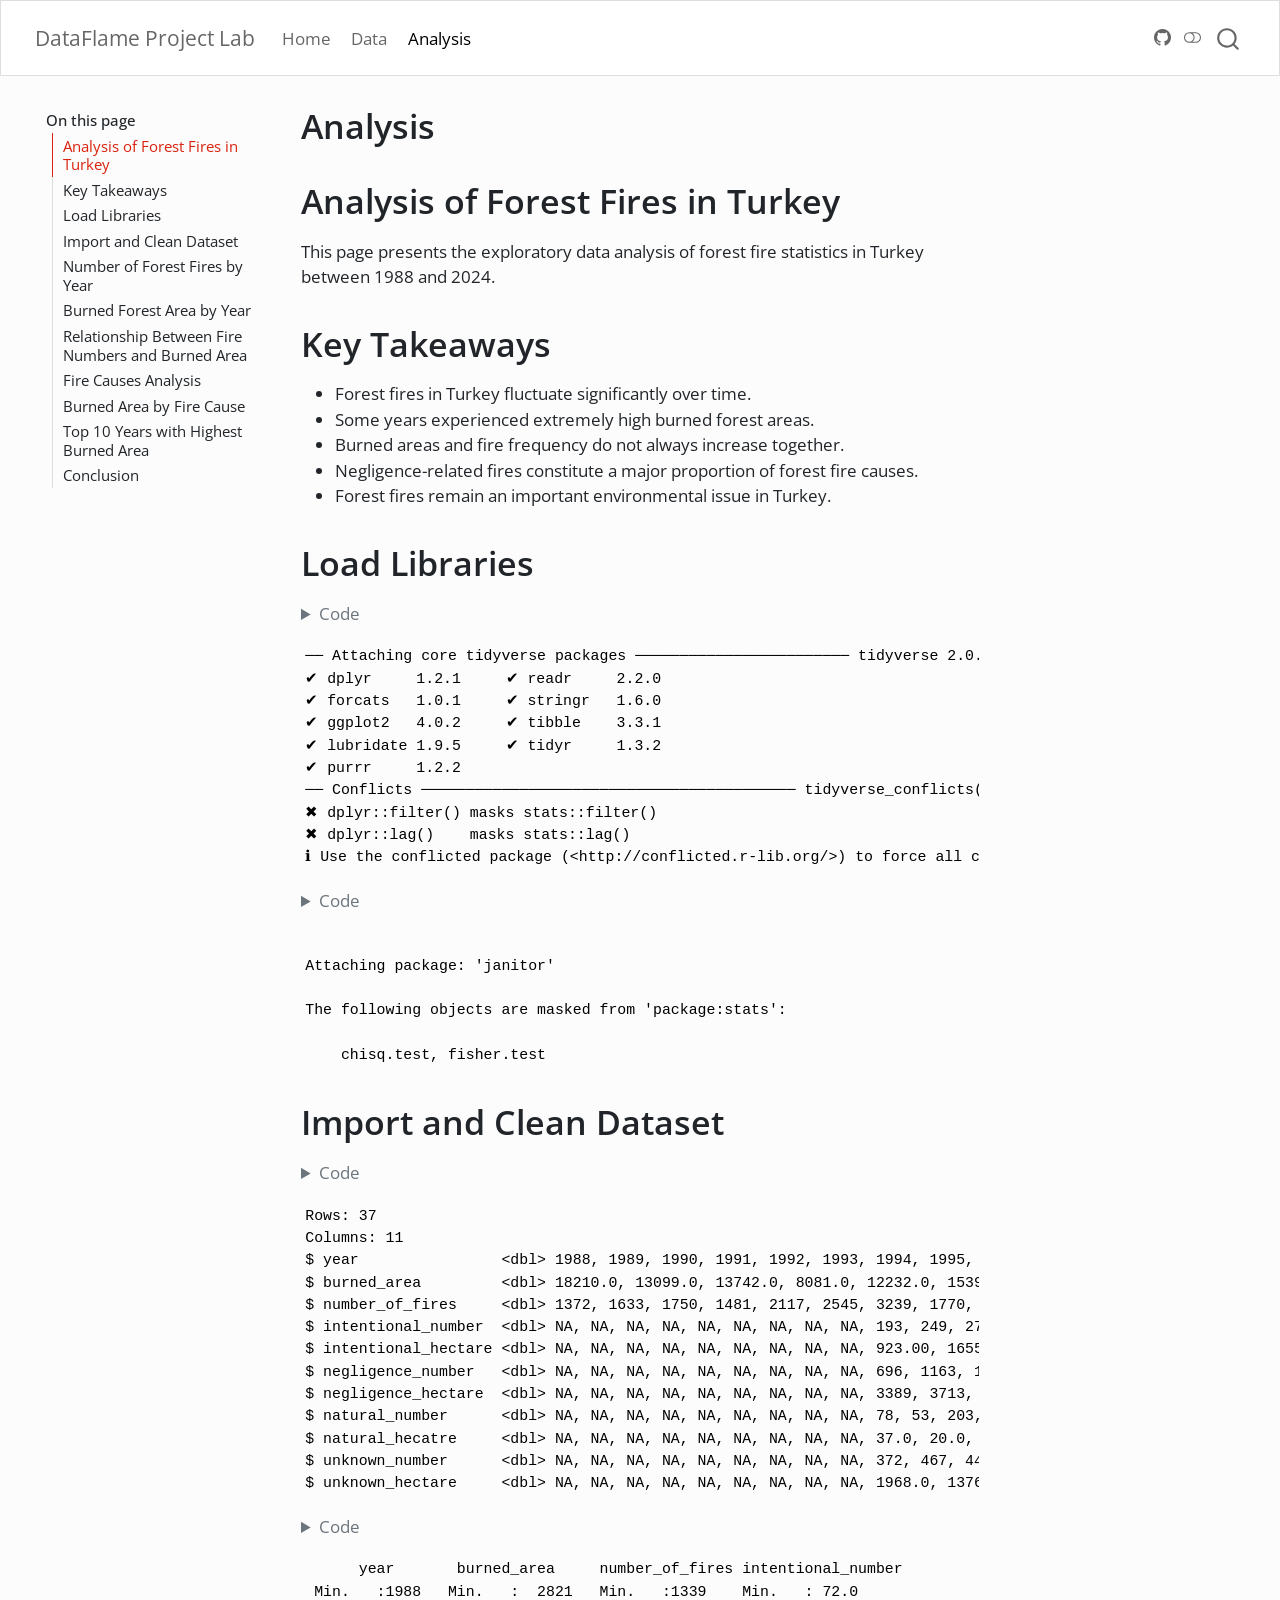
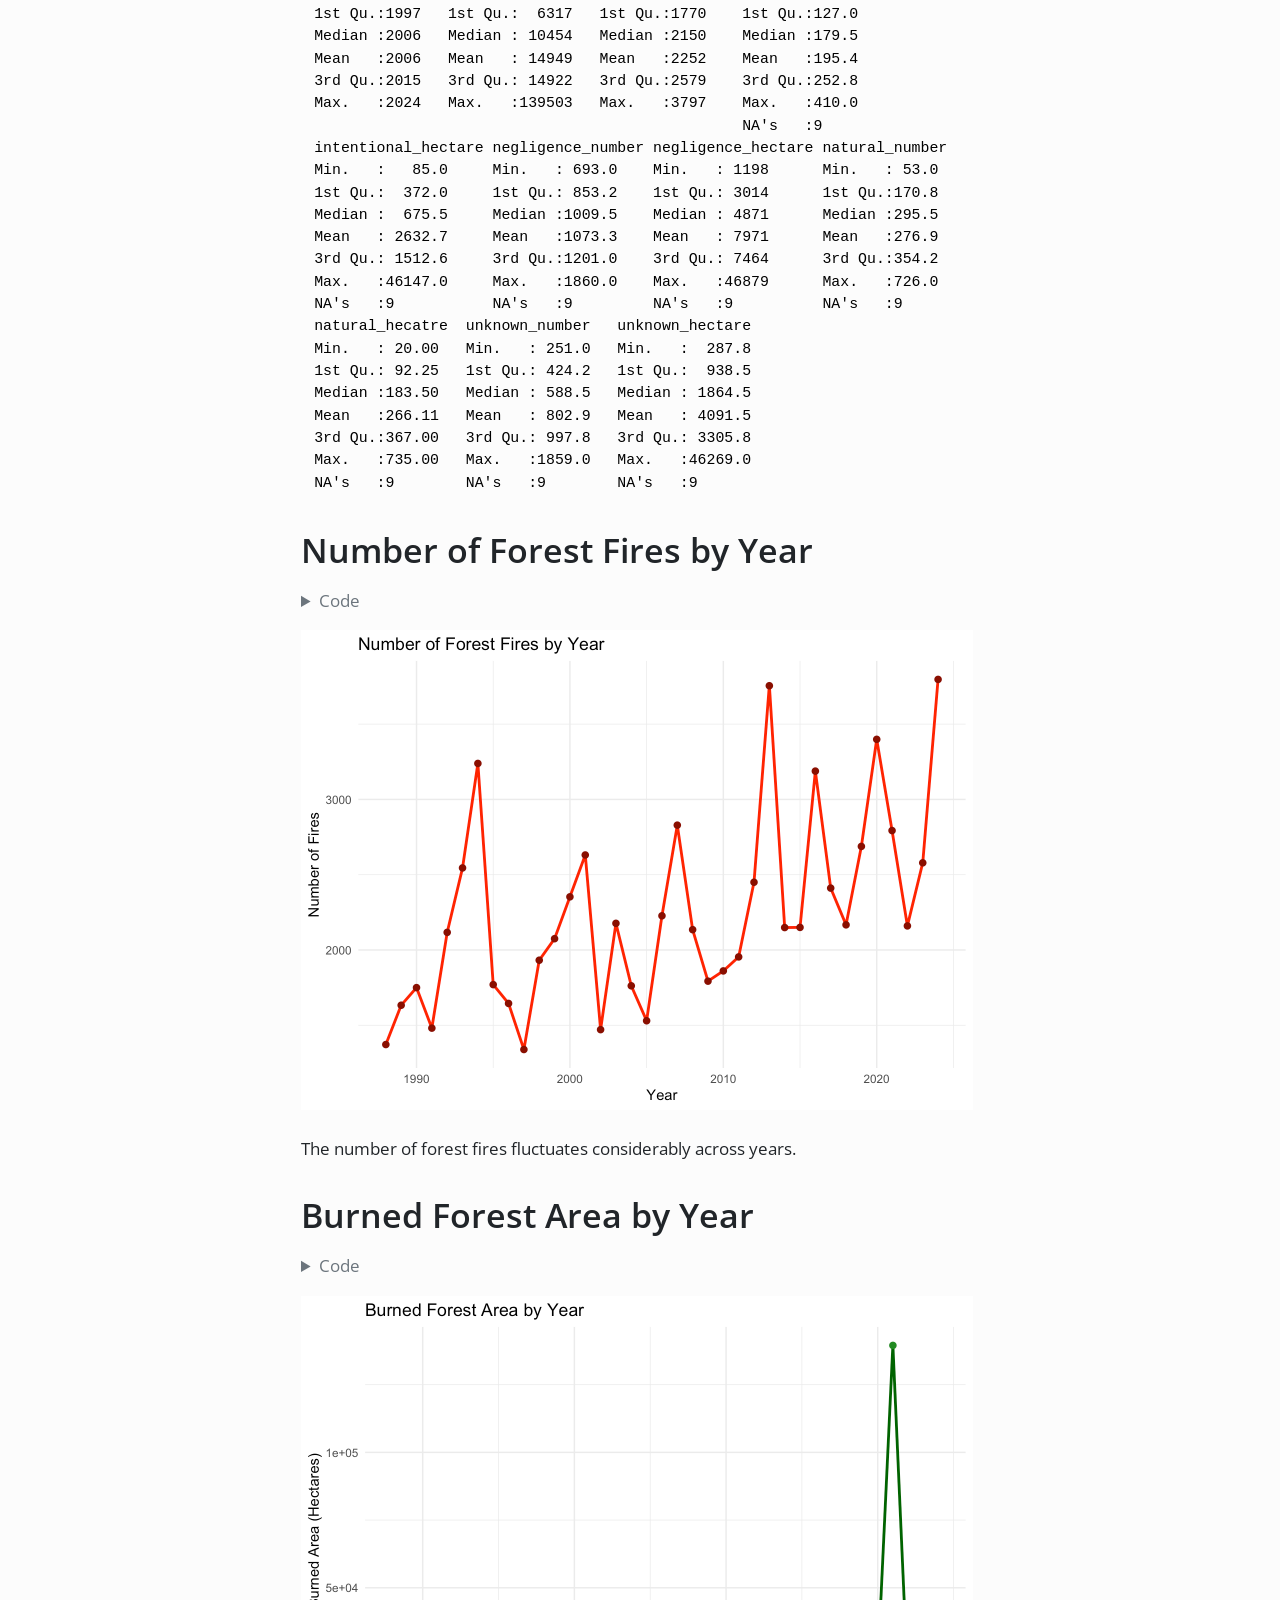
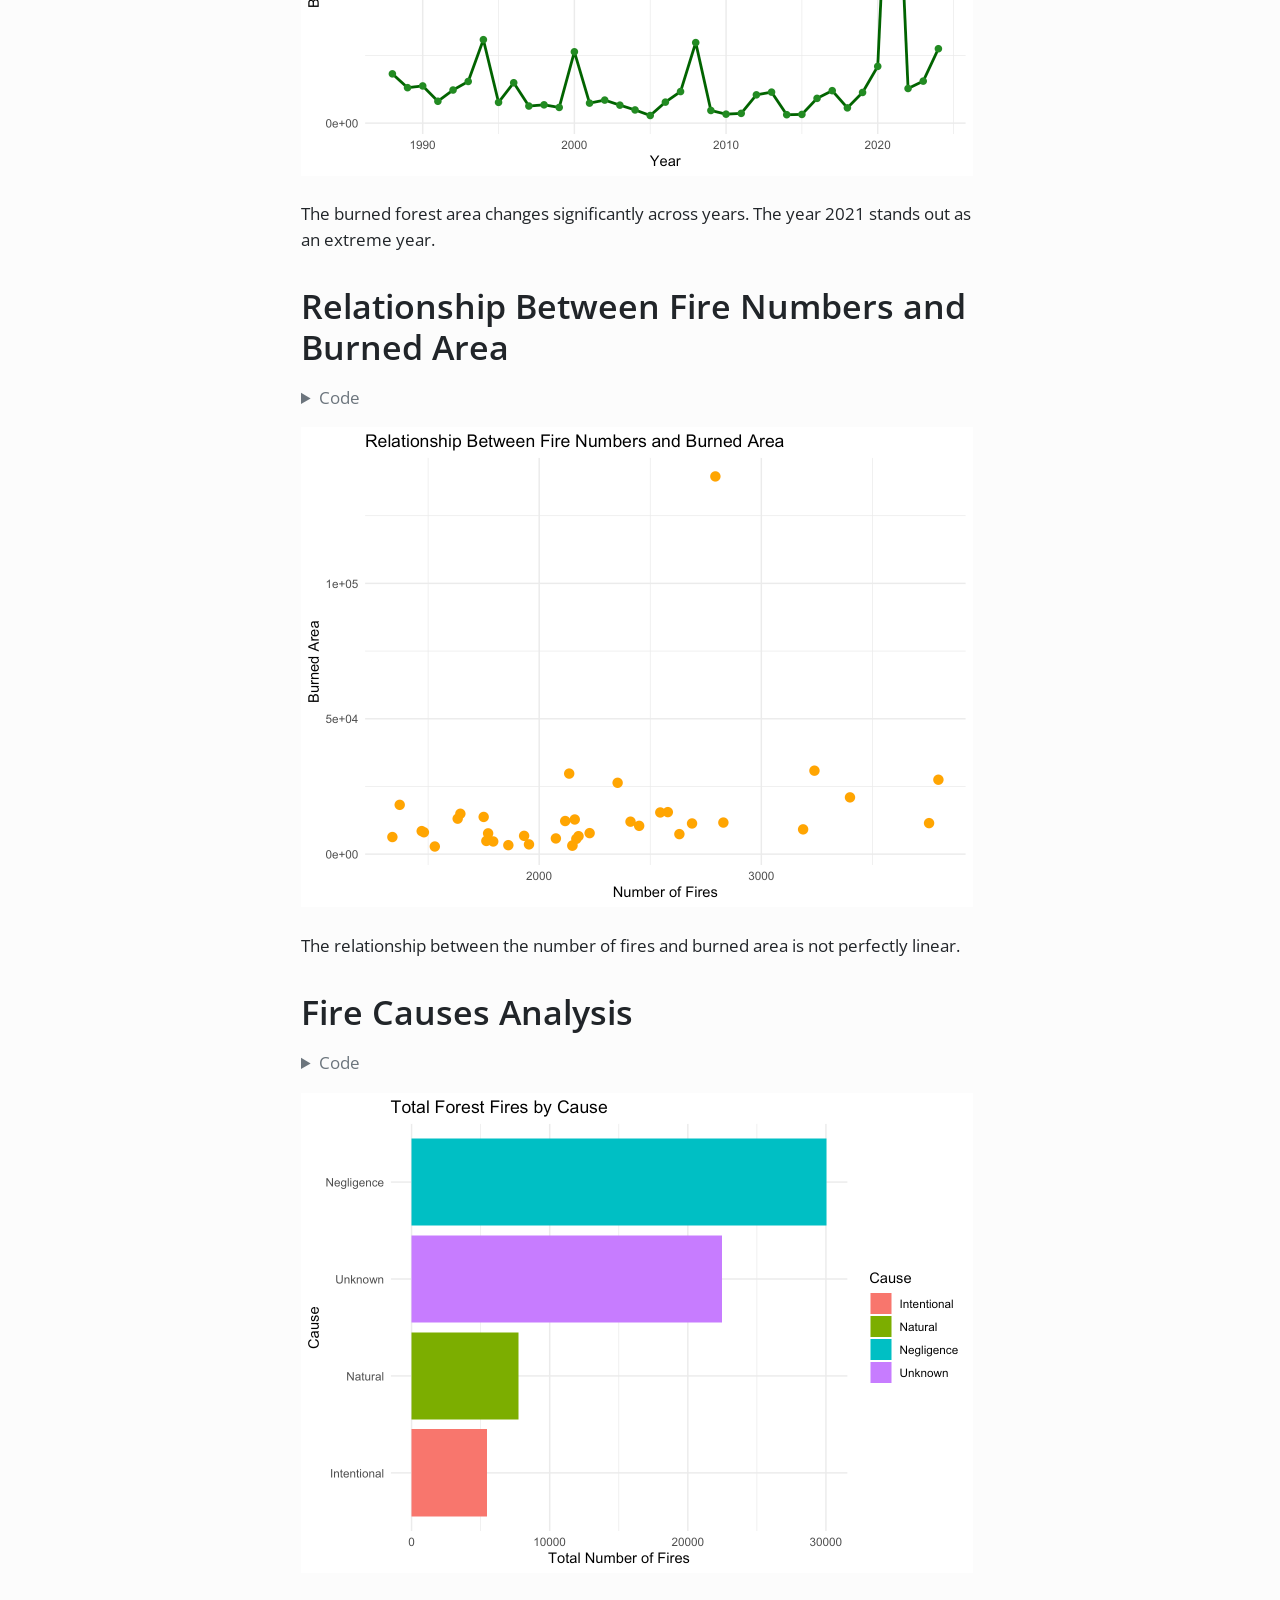
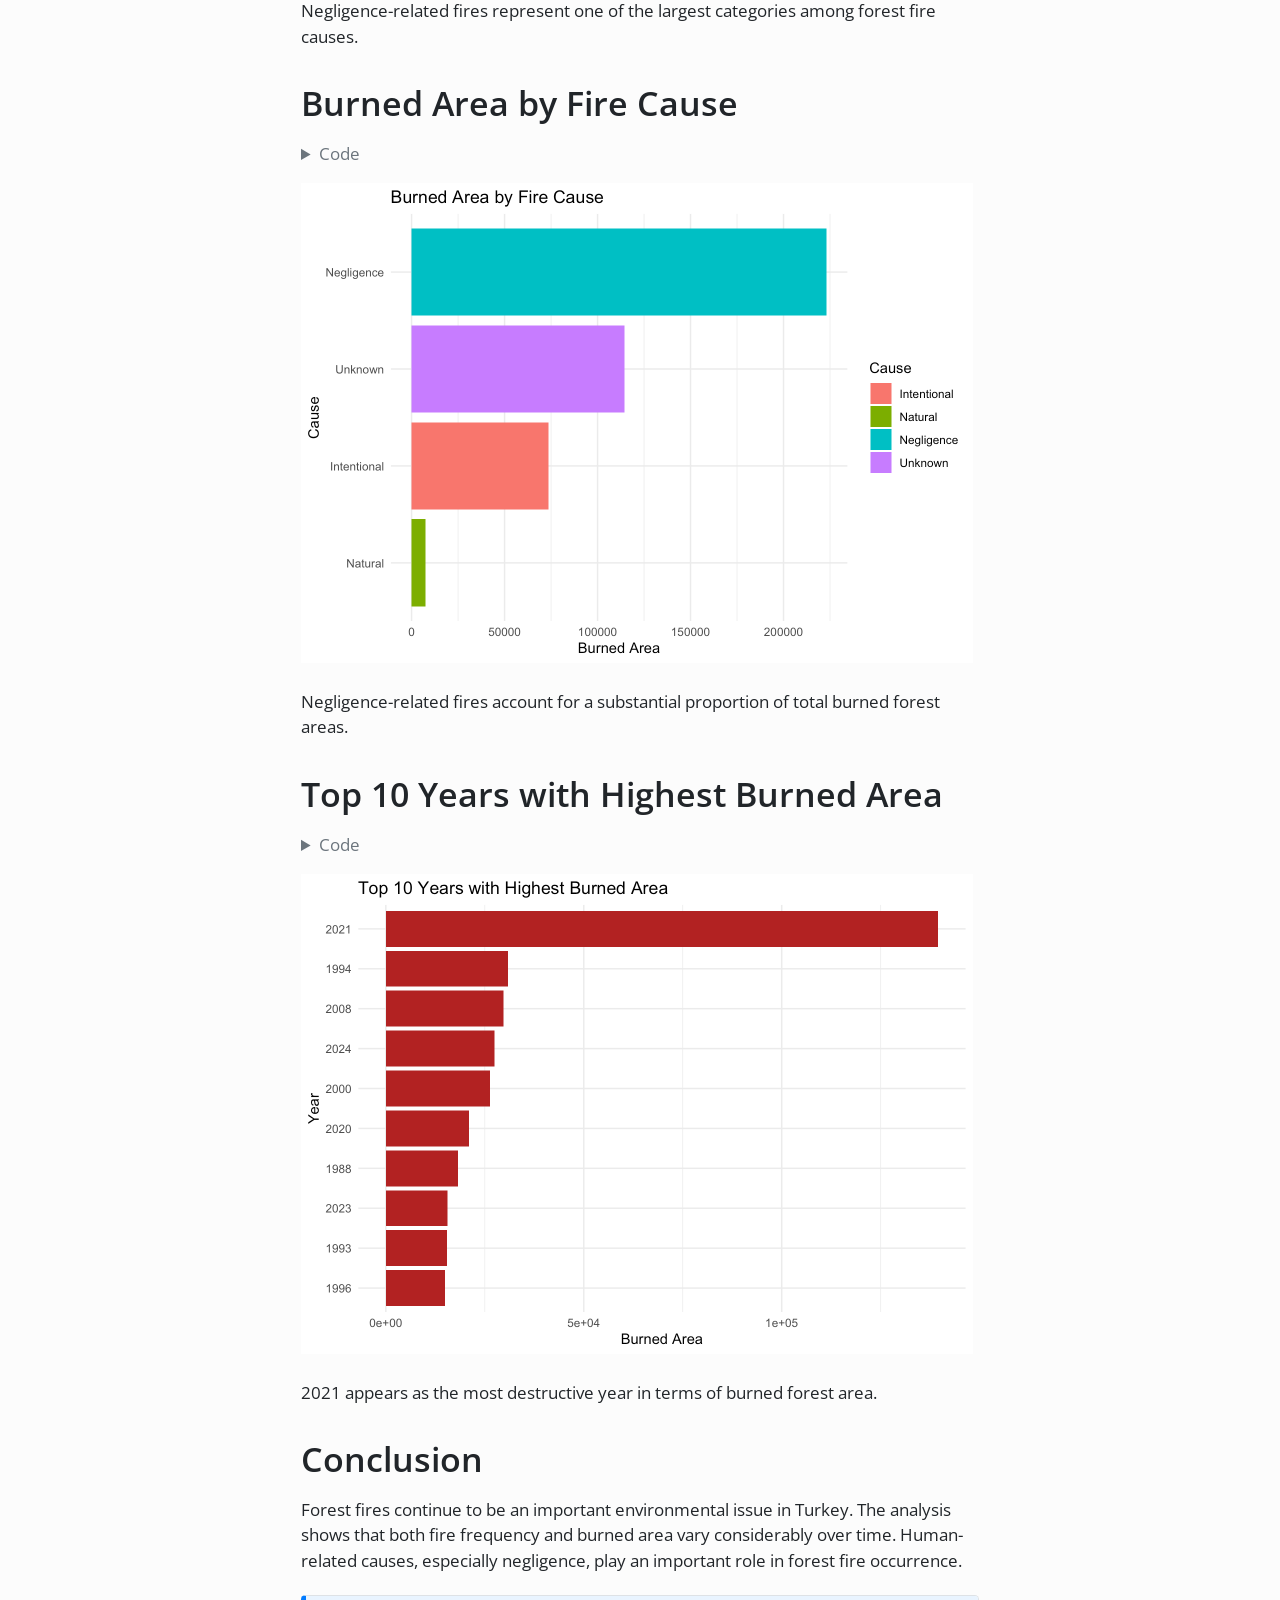
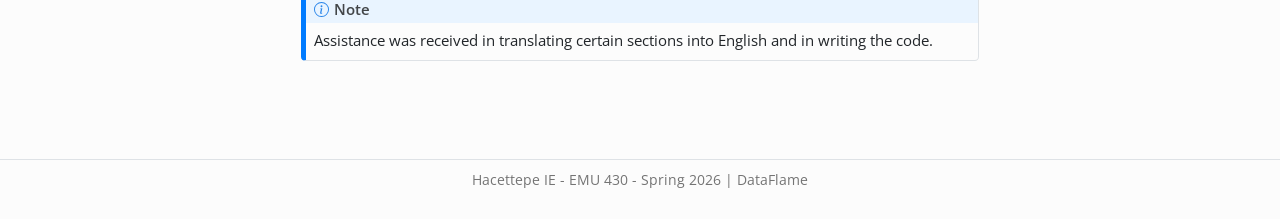
==== commit d71ca8fd: "commit" ====
--- a/docs/analysis.html
+++ b/docs/analysis.html
@@ -663,7 +663,7 @@
 </div>
 </div>
 <div class="callout-body-container callout-body">
-<p><em>Note:</em> Assistance was received in translating certain sections into English and in writing the code.</p>
+<p>Assistance was received in translating certain sections into English and in writing the code.</p>
 </div>
 </div>
 
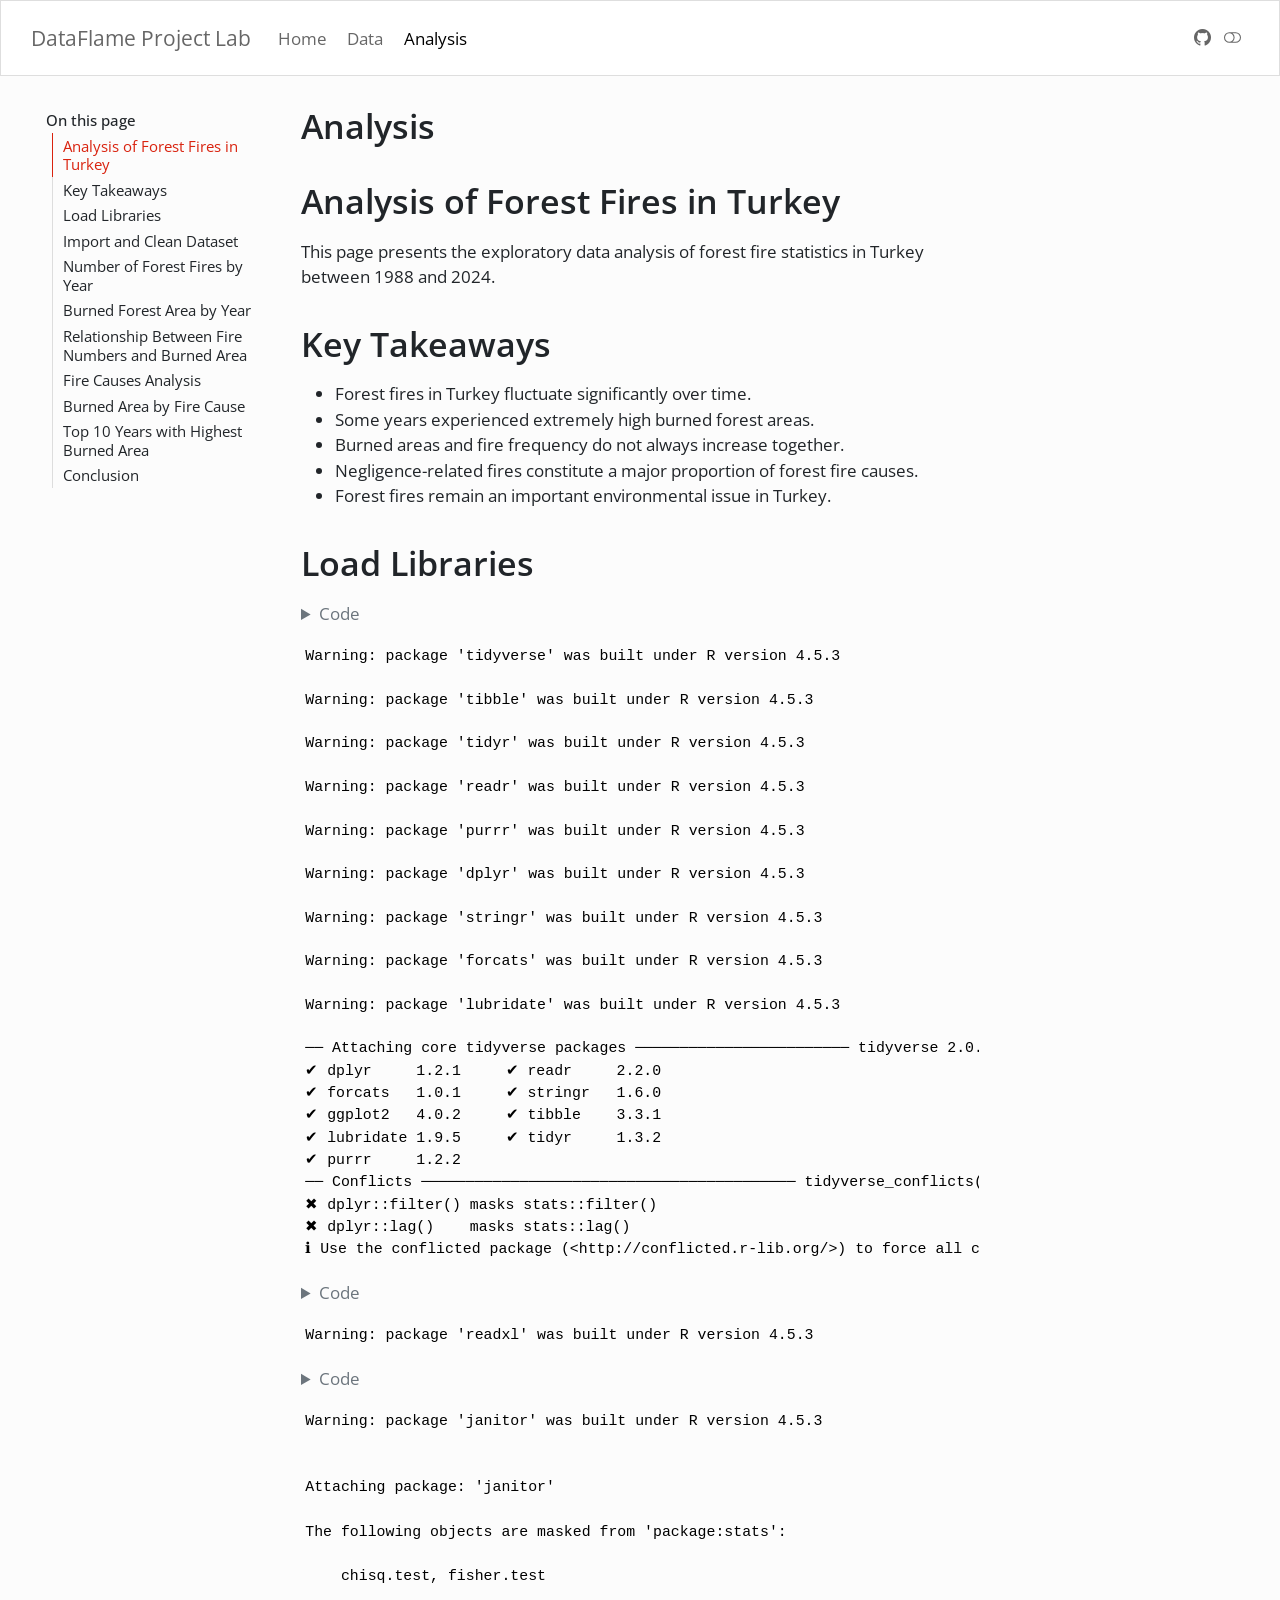
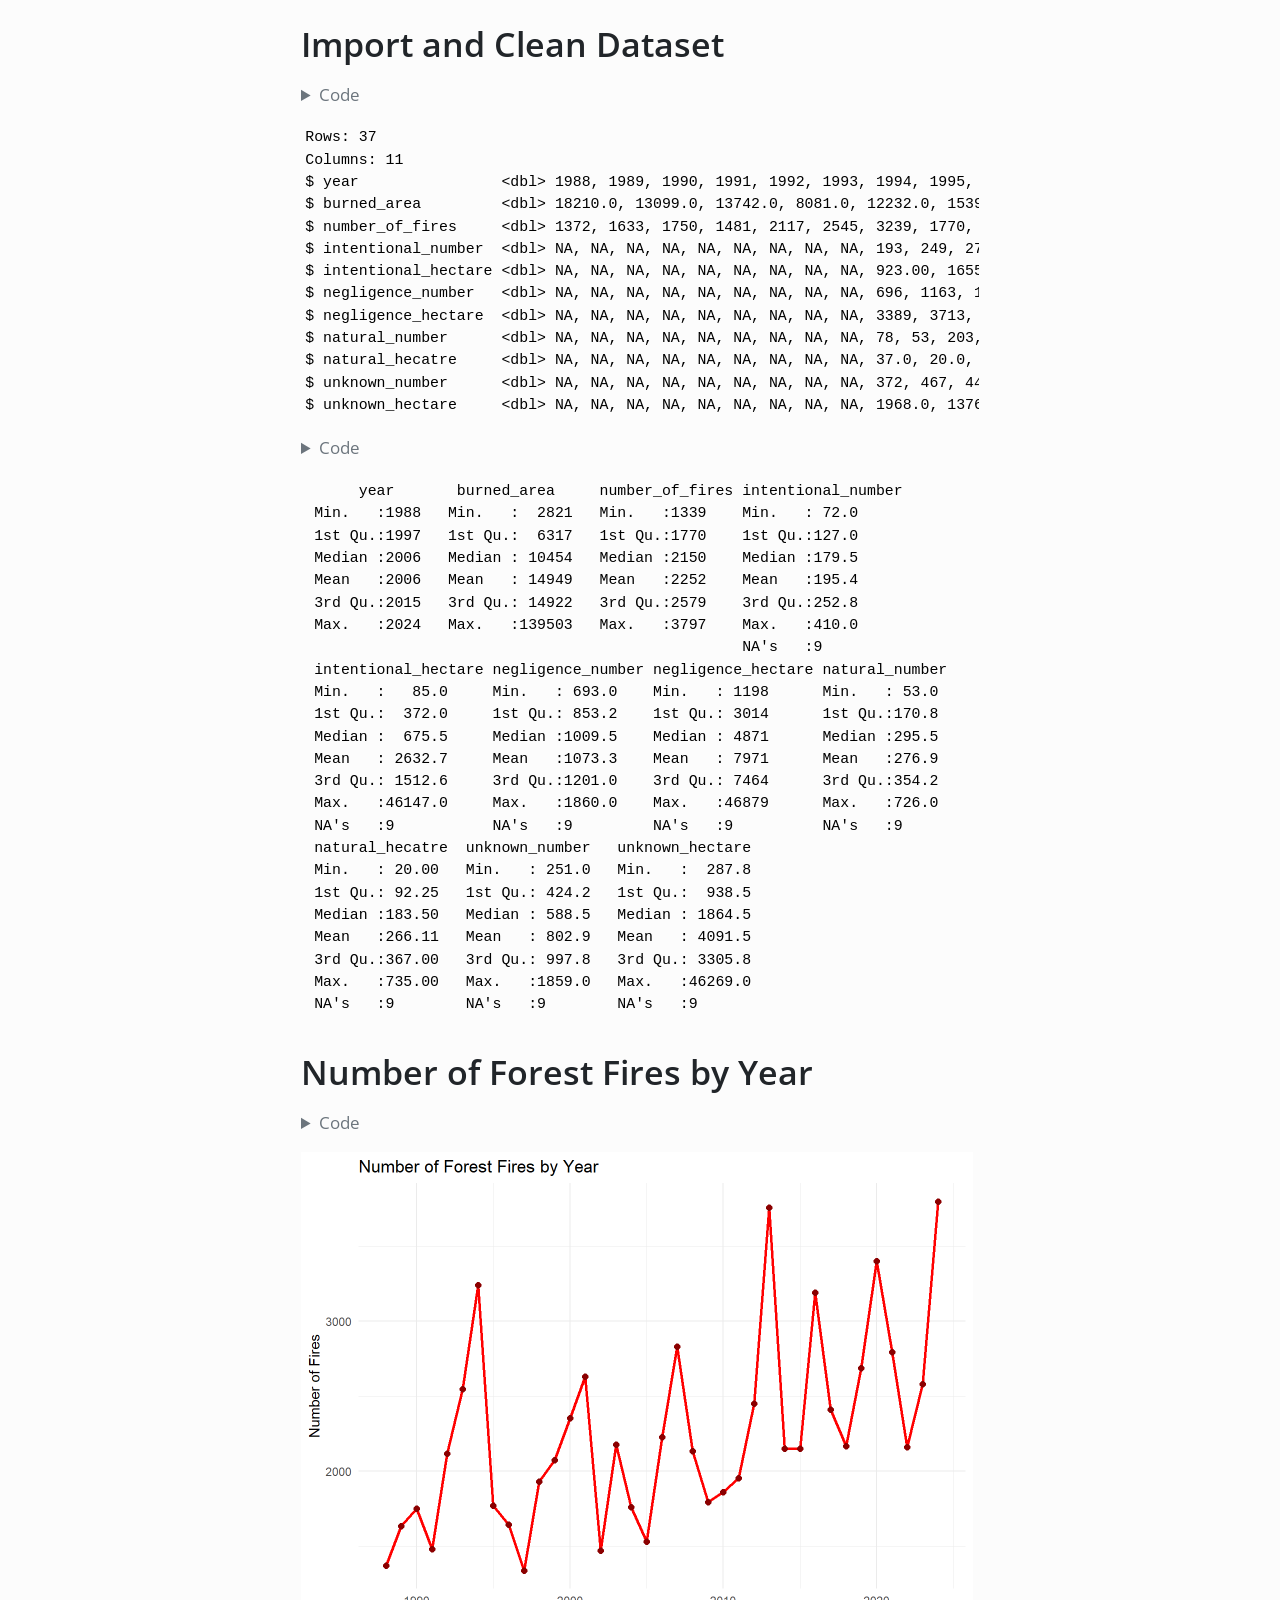
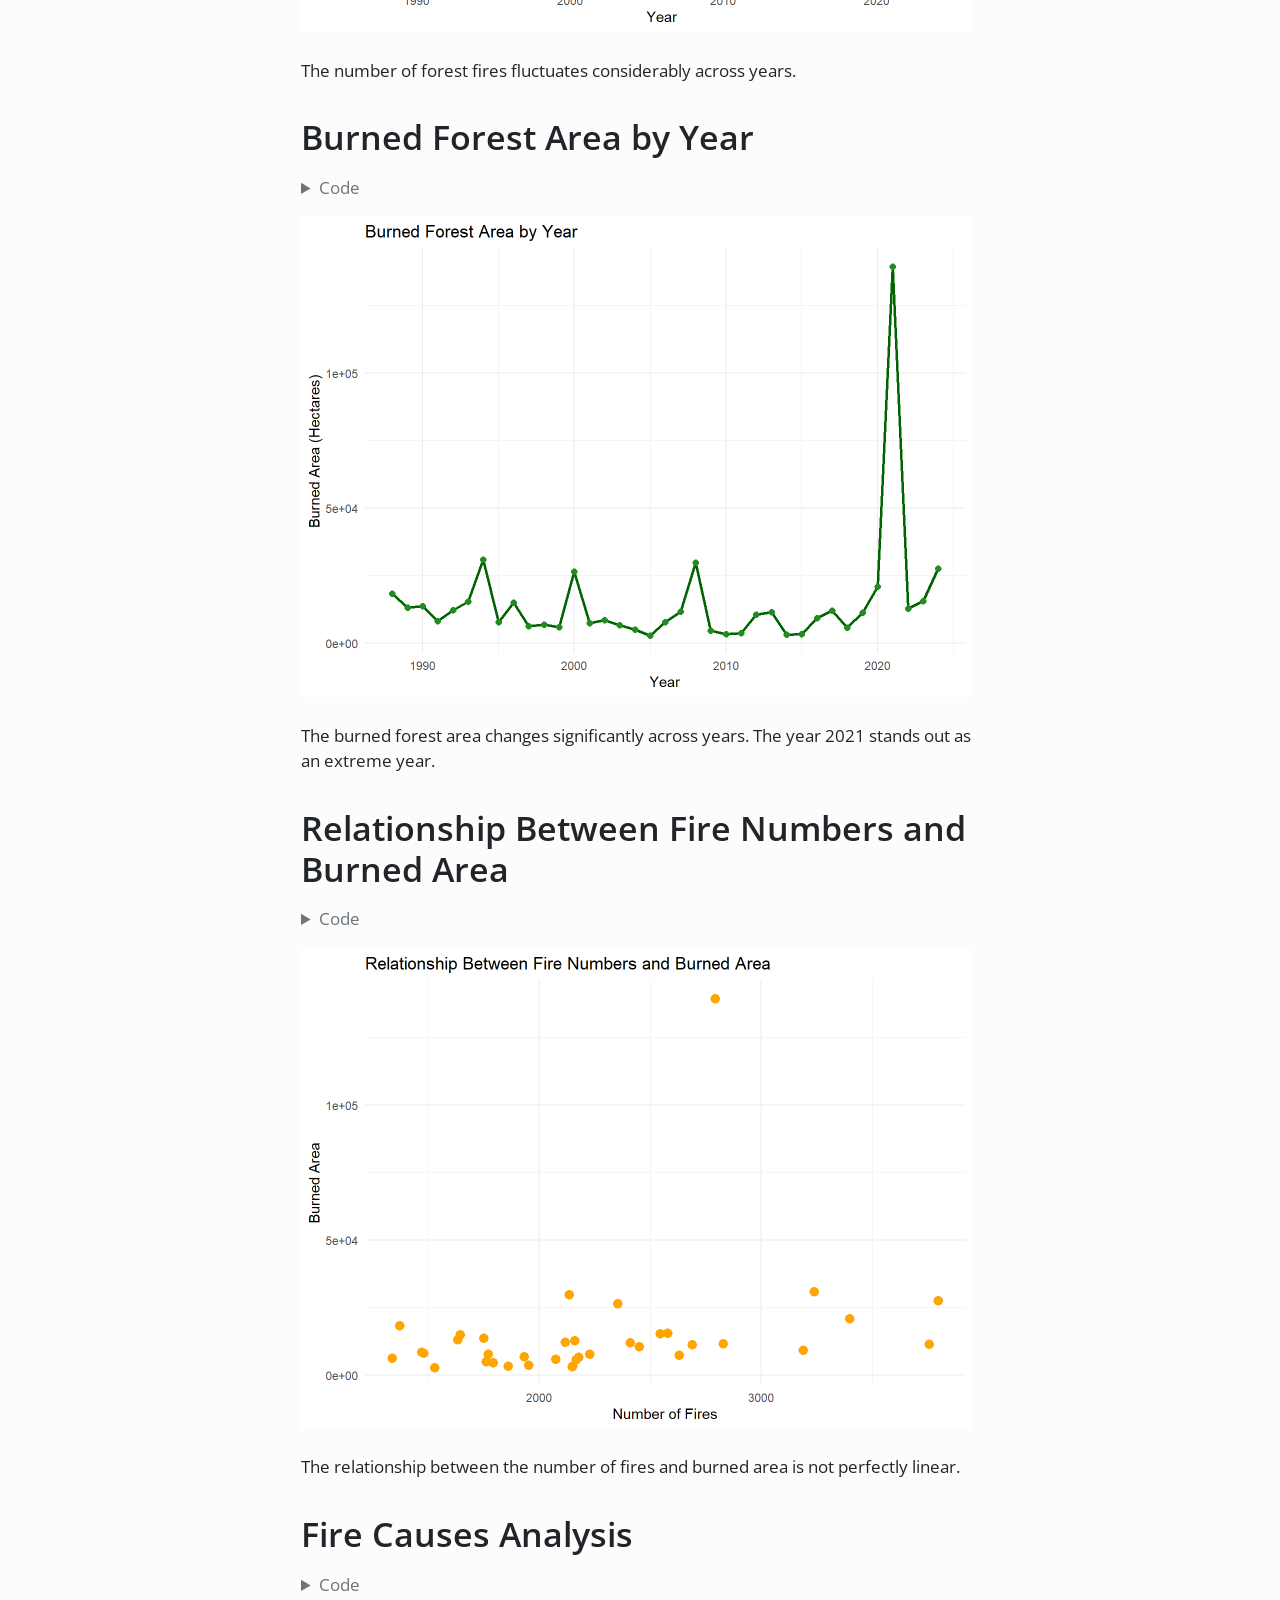
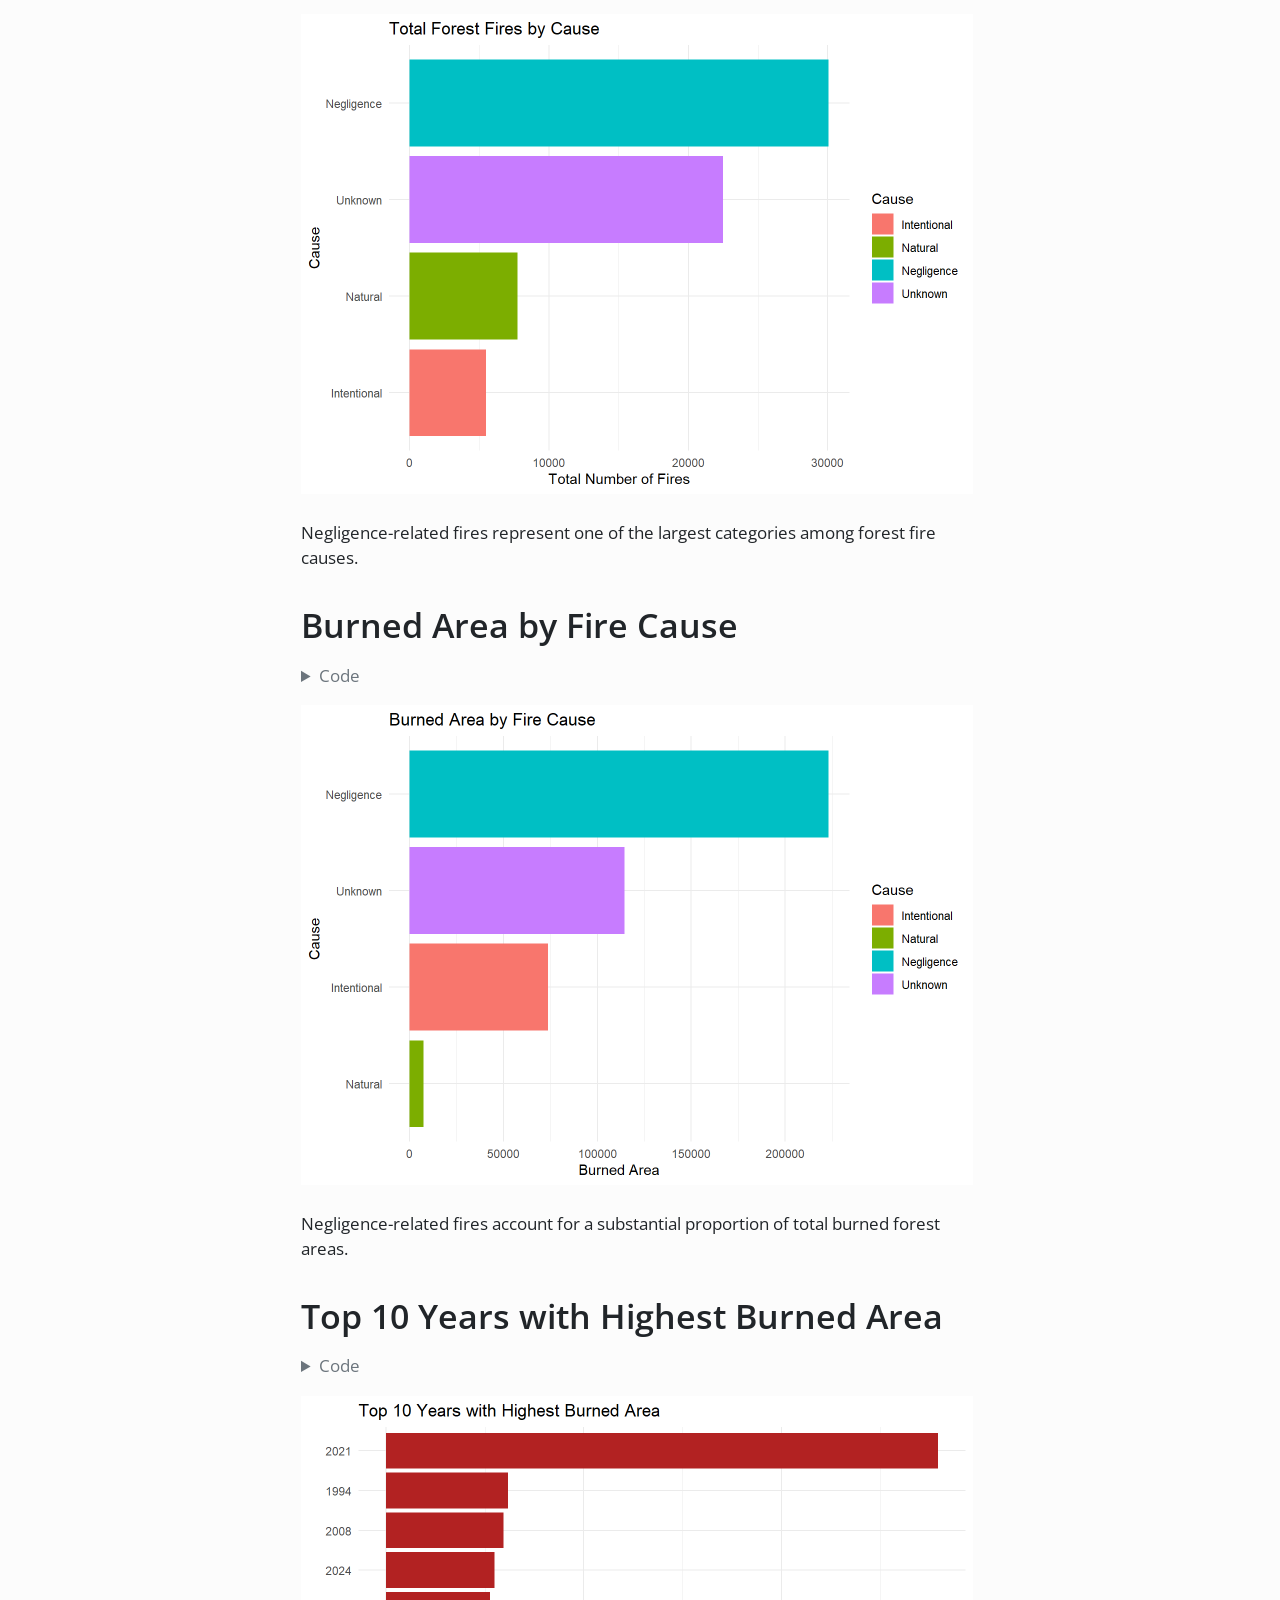
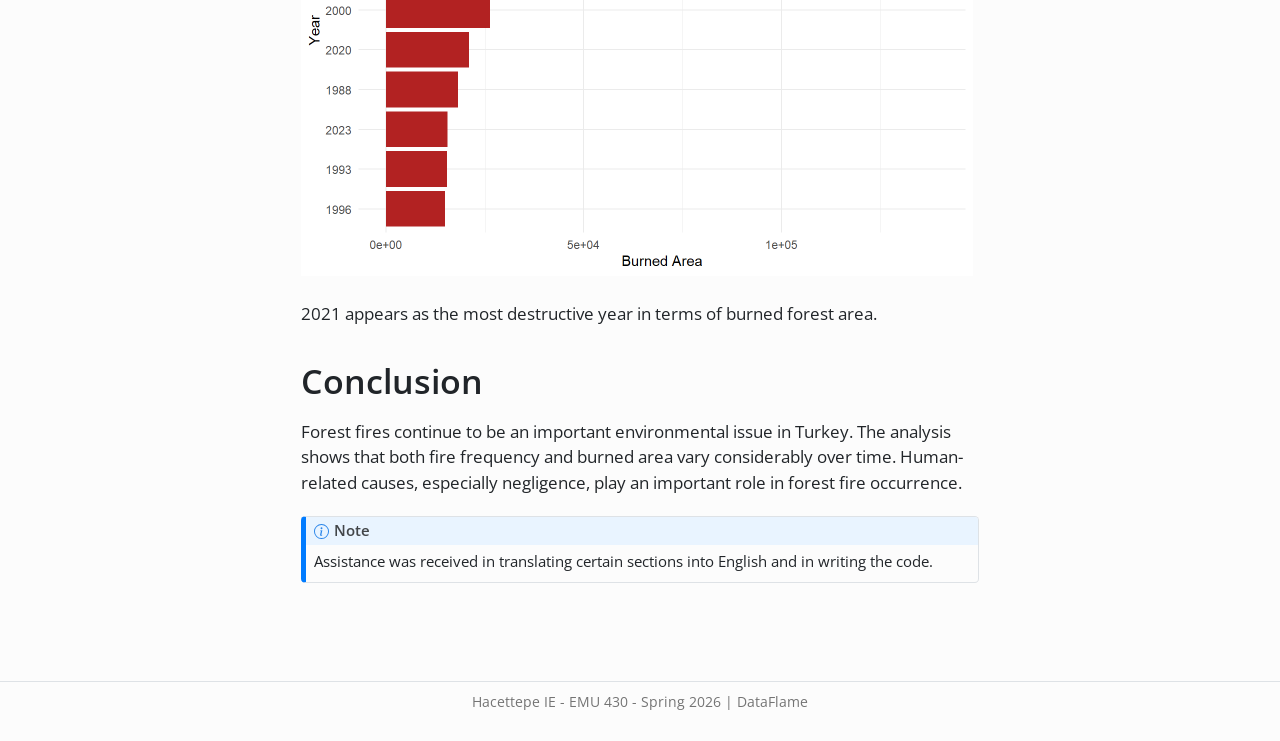
==== commit 15f50c07: "commit" ====
--- a/docs/analysis.html
+++ b/docs/analysis.html
@@ -2,13 +2,16 @@
 <html xmlns="http://www.w3.org/1999/xhtml" lang="en" xml:lang="en"><head>
 
 <meta charset="utf-8">
-<meta name="generator" content="quarto-1.8.25">
+<meta name="generator" content="quarto-1.9.30">
 
 <meta name="viewport" content="width=device-width, initial-scale=1.0, user-scalable=yes">
 
 
 <title>Analysis – DataFlame Project Lab</title>
 <style>
+/* Default styles provided by pandoc.
+** See https://pandoc.org/MANUAL.html#variables-for-html for config info.
+*/
 code{white-space: pre-wrap;}
 span.smallcaps{font-variant: small-caps;}
 div.columns{display: flex; gap: min(4vw, 1.5em);}
@@ -67,19 +70,18 @@
 <meta name="quarto:offset" content="./">
 <script src="site_libs/quarto-html/quarto.js" type="module"></script>
 <script src="site_libs/quarto-html/tabsets/tabsets.js" type="module"></script>
-<script src="site_libs/quarto-html/axe/axe-check.js" type="module"></script>
 <script src="site_libs/quarto-html/popper.min.js"></script>
 <script src="site_libs/quarto-html/tippy.umd.min.js"></script>
 <script src="site_libs/quarto-html/anchor.min.js"></script>
 <link href="site_libs/quarto-html/tippy.css" rel="stylesheet">
-<link href="site_libs/quarto-html/quarto-syntax-highlighting-7b89279ff1a6dce999919e0e67d4d9ec.css" rel="stylesheet" class="quarto-color-scheme" id="quarto-text-highlighting-styles">
-<link href="site_libs/quarto-html/quarto-syntax-highlighting-dark-707d8167ce6003fca903bfe2be84ab7f.css" rel="stylesheet" class="quarto-color-scheme quarto-color-alternate" id="quarto-text-highlighting-styles">
-<link href="site_libs/quarto-html/quarto-syntax-highlighting-7b89279ff1a6dce999919e0e67d4d9ec.css" rel="stylesheet" class="quarto-color-scheme-extra" id="quarto-text-highlighting-styles">
+<link href="site_libs/quarto-html/quarto-syntax-highlighting-b6a8276bf55561bdbc268162d41bd1f7.css" rel="stylesheet" class="quarto-color-scheme" id="quarto-text-highlighting-styles">
+<link href="site_libs/quarto-html/quarto-syntax-highlighting-dark-a8da12e74b29c2e7b17644f84b91567b.css" rel="stylesheet" class="quarto-color-scheme quarto-color-alternate" id="quarto-text-highlighting-styles">
+<link href="site_libs/quarto-html/quarto-syntax-highlighting-b6a8276bf55561bdbc268162d41bd1f7.css" rel="stylesheet" class="quarto-color-scheme-extra" id="quarto-text-highlighting-styles">
 <script src="site_libs/bootstrap/bootstrap.min.js"></script>
 <link href="site_libs/bootstrap/bootstrap-icons.css" rel="stylesheet">
-<link href="site_libs/bootstrap/bootstrap-0e5074b58188f8d01d6da366fae00f66.min.css" rel="stylesheet" append-hash="true" class="quarto-color-scheme" id="quarto-bootstrap" data-mode="light">
-<link href="site_libs/bootstrap/bootstrap-dark-cd93109820dc32abe2ab9168c608f182.min.css" rel="stylesheet" append-hash="true" class="quarto-color-scheme quarto-color-alternate" id="quarto-bootstrap" data-mode="dark">
-<link href="site_libs/bootstrap/bootstrap-0e5074b58188f8d01d6da366fae00f66.min.css" rel="stylesheet" append-hash="true" class="quarto-color-scheme-extra" id="quarto-bootstrap" data-mode="light">
+<link href="site_libs/bootstrap/bootstrap-8a7bb8a3e06cc5e54db5d15903f32f38.min.css" rel="stylesheet" append-hash="true" class="quarto-color-scheme" id="quarto-bootstrap" data-mode="light">
+<link href="site_libs/bootstrap/bootstrap-dark-c748b559b5f85ef4b0a589108ee5e837.min.css" rel="stylesheet" append-hash="true" class="quarto-color-scheme quarto-color-alternate" id="quarto-bootstrap" data-mode="dark">
+<link href="site_libs/bootstrap/bootstrap-8a7bb8a3e06cc5e54db5d15903f32f38.min.css" rel="stylesheet" append-hash="true" class="quarto-color-scheme-extra" id="quarto-bootstrap" data-mode="light">
 <script id="quarto-search-options" type="application/json">{
   "location": "navbar",
   "copy-button": false,
@@ -281,8 +283,6 @@
     <nav class="navbar navbar-expand-lg " data-bs-theme="dark">
       <div class="navbar-container container-fluid">
       <div class="navbar-brand-container mx-auto">
-    <a href="./index.html" class="navbar-brand navbar-brand-logo">
-    </a>
     <a class="navbar-brand" href="./index.html">
     <span class="navbar-title">DataFlame Project Lab</span>
     </a>
@@ -385,6 +385,33 @@
 <div class="code-copy-outer-scaffold"><div class="sourceCode cell-code" id="cb1"><pre class="sourceCode r code-with-copy"><code class="sourceCode r"><span id="cb1-1"><a href="#cb1-1" aria-hidden="true" tabindex="-1"></a><span class="fu">library</span>(tidyverse)</span></code></pre></div><button title="Copy to Clipboard" class="code-copy-button"><i class="bi"></i></button></div>
 </details>
 <div class="cell-output cell-output-stderr">
+<pre><code>Warning: package 'tidyverse' was built under R version 4.5.3</code></pre>
+</div>
+<div class="cell-output cell-output-stderr">
+<pre><code>Warning: package 'tibble' was built under R version 4.5.3</code></pre>
+</div>
+<div class="cell-output cell-output-stderr">
+<pre><code>Warning: package 'tidyr' was built under R version 4.5.3</code></pre>
+</div>
+<div class="cell-output cell-output-stderr">
+<pre><code>Warning: package 'readr' was built under R version 4.5.3</code></pre>
+</div>
+<div class="cell-output cell-output-stderr">
+<pre><code>Warning: package 'purrr' was built under R version 4.5.3</code></pre>
+</div>
+<div class="cell-output cell-output-stderr">
+<pre><code>Warning: package 'dplyr' was built under R version 4.5.3</code></pre>
+</div>
+<div class="cell-output cell-output-stderr">
+<pre><code>Warning: package 'stringr' was built under R version 4.5.3</code></pre>
+</div>
+<div class="cell-output cell-output-stderr">
+<pre><code>Warning: package 'forcats' was built under R version 4.5.3</code></pre>
+</div>
+<div class="cell-output cell-output-stderr">
+<pre><code>Warning: package 'lubridate' was built under R version 4.5.3</code></pre>
+</div>
+<div class="cell-output cell-output-stderr">
 <pre><code>── Attaching core tidyverse packages ──────────────────────── tidyverse 2.0.0 ──
 ✔ dplyr     1.2.1     ✔ readr     2.2.0
 ✔ forcats   1.0.1     ✔ stringr   1.6.0
@@ -398,11 +425,20 @@
 </div>
 <details class="code-fold">
 <summary>Code</summary>
-<div class="code-copy-outer-scaffold"><div class="sourceCode cell-code" id="cb3"><pre class="sourceCode r code-with-copy"><code class="sourceCode r"><span id="cb3-1"><a href="#cb3-1" aria-hidden="true" tabindex="-1"></a><span class="fu">library</span>(readxl)</span>
-<span id="cb3-2"><a href="#cb3-2" aria-hidden="true" tabindex="-1"></a><span class="fu">library</span>(ggplot2)</span>
-<span id="cb3-3"><a href="#cb3-3" aria-hidden="true" tabindex="-1"></a><span class="fu">library</span>(dplyr)</span>
-<span id="cb3-4"><a href="#cb3-4" aria-hidden="true" tabindex="-1"></a><span class="fu">library</span>(janitor)</span></code></pre></div><button title="Copy to Clipboard" class="code-copy-button"><i class="bi"></i></button></div>
+<div class="code-copy-outer-scaffold"><div class="sourceCode cell-code" id="cb12"><pre class="sourceCode r code-with-copy"><code class="sourceCode r"><span id="cb12-1"><a href="#cb12-1" aria-hidden="true" tabindex="-1"></a><span class="fu">library</span>(readxl)</span></code></pre></div><button title="Copy to Clipboard" class="code-copy-button"><i class="bi"></i></button></div>
 </details>
+<div class="cell-output cell-output-stderr">
+<pre><code>Warning: package 'readxl' was built under R version 4.5.3</code></pre>
+</div>
+<details class="code-fold">
+<summary>Code</summary>
+<div class="code-copy-outer-scaffold"><div class="sourceCode cell-code" id="cb14"><pre class="sourceCode r code-with-copy"><code class="sourceCode r"><span id="cb14-1"><a href="#cb14-1" aria-hidden="true" tabindex="-1"></a><span class="fu">library</span>(ggplot2)</span>
+<span id="cb14-2"><a href="#cb14-2" aria-hidden="true" tabindex="-1"></a><span class="fu">library</span>(dplyr)</span>
+<span id="cb14-3"><a href="#cb14-3" aria-hidden="true" tabindex="-1"></a><span class="fu">library</span>(janitor)</span></code></pre></div><button title="Copy to Clipboard" class="code-copy-button"><i class="bi"></i></button></div>
+</details>
+<div class="cell-output cell-output-stderr">
+<pre><code>Warning: package 'janitor' was built under R version 4.5.3</code></pre>
+</div>
 <div class="cell-output cell-output-stderr">
 <pre><code>
 Attaching package: 'janitor'
@@ -418,12 +454,12 @@
 <div class="cell">
 <details class="code-fold">
 <summary>Code</summary>
-<div class="code-copy-outer-scaffold"><div class="sourceCode cell-code" id="cb5"><pre class="sourceCode r code-with-copy"><code class="sourceCode r"><span id="cb5-1"><a href="#cb5-1" aria-hidden="true" tabindex="-1"></a>fires <span class="ot">&lt;-</span> <span class="fu">read_excel</span>(<span class="st">"forest_fires.xlsx"</span>) <span class="sc">%&gt;%</span></span>
-<span id="cb5-2"><a href="#cb5-2" aria-hidden="true" tabindex="-1"></a>  <span class="fu">clean_names</span>() <span class="sc">%&gt;%</span></span>
-<span id="cb5-3"><a href="#cb5-3" aria-hidden="true" tabindex="-1"></a>  <span class="fu">mutate</span>(<span class="fu">across</span>(<span class="fu">everything</span>(), <span class="sc">~</span><span class="fu">na_if</span>(<span class="fu">as.character</span>(.), <span class="st">"-"</span>))) <span class="sc">%&gt;%</span></span>
-<span id="cb5-4"><a href="#cb5-4" aria-hidden="true" tabindex="-1"></a>  <span class="fu">mutate</span>(<span class="fu">across</span>(<span class="fu">everything</span>(), <span class="sc">~</span><span class="fu">as.numeric</span>(<span class="fu">gsub</span>(<span class="st">","</span>, <span class="st">"."</span>, .))))</span>
-<span id="cb5-5"><a href="#cb5-5" aria-hidden="true" tabindex="-1"></a></span>
-<span id="cb5-6"><a href="#cb5-6" aria-hidden="true" tabindex="-1"></a><span class="fu">glimpse</span>(fires)</span></code></pre></div><button title="Copy to Clipboard" class="code-copy-button"><i class="bi"></i></button></div>
+<div class="code-copy-outer-scaffold"><div class="sourceCode cell-code" id="cb17"><pre class="sourceCode r code-with-copy"><code class="sourceCode r"><span id="cb17-1"><a href="#cb17-1" aria-hidden="true" tabindex="-1"></a>fires <span class="ot">&lt;-</span> <span class="fu">read_excel</span>(<span class="st">"forest_fires.xlsx"</span>) <span class="sc">%&gt;%</span></span>
+<span id="cb17-2"><a href="#cb17-2" aria-hidden="true" tabindex="-1"></a>  <span class="fu">clean_names</span>() <span class="sc">%&gt;%</span></span>
+<span id="cb17-3"><a href="#cb17-3" aria-hidden="true" tabindex="-1"></a>  <span class="fu">mutate</span>(<span class="fu">across</span>(<span class="fu">everything</span>(), <span class="sc">~</span><span class="fu">na_if</span>(<span class="fu">as.character</span>(.), <span class="st">"-"</span>))) <span class="sc">%&gt;%</span></span>
+<span id="cb17-4"><a href="#cb17-4" aria-hidden="true" tabindex="-1"></a>  <span class="fu">mutate</span>(<span class="fu">across</span>(<span class="fu">everything</span>(), <span class="sc">~</span><span class="fu">as.numeric</span>(<span class="fu">gsub</span>(<span class="st">","</span>, <span class="st">"."</span>, .))))</span>
+<span id="cb17-5"><a href="#cb17-5" aria-hidden="true" tabindex="-1"></a></span>
+<span id="cb17-6"><a href="#cb17-6" aria-hidden="true" tabindex="-1"></a><span class="fu">glimpse</span>(fires)</span></code></pre></div><button title="Copy to Clipboard" class="code-copy-button"><i class="bi"></i></button></div>
 </details>
 <div class="cell-output cell-output-stdout">
 <pre><code>Rows: 37
@@ -442,7 +478,7 @@
 </div>
 <details class="code-fold">
 <summary>Code</summary>
-<div class="code-copy-outer-scaffold"><div class="sourceCode cell-code" id="cb7"><pre class="sourceCode r code-with-copy"><code class="sourceCode r"><span id="cb7-1"><a href="#cb7-1" aria-hidden="true" tabindex="-1"></a><span class="fu">summary</span>(fires)</span></code></pre></div><button title="Copy to Clipboard" class="code-copy-button"><i class="bi"></i></button></div>
+<div class="code-copy-outer-scaffold"><div class="sourceCode cell-code" id="cb19"><pre class="sourceCode r code-with-copy"><code class="sourceCode r"><span id="cb19-1"><a href="#cb19-1" aria-hidden="true" tabindex="-1"></a><span class="fu">summary</span>(fires)</span></code></pre></div><button title="Copy to Clipboard" class="code-copy-button"><i class="bi"></i></button></div>
 </details>
 <div class="cell-output cell-output-stdout">
 <pre><code>      year       burned_area     number_of_fires intentional_number
@@ -477,15 +513,15 @@
 <div class="cell">
 <details class="code-fold">
 <summary>Code</summary>
-<div class="code-copy-outer-scaffold"><div class="sourceCode cell-code" id="cb9"><pre class="sourceCode r code-with-copy"><code class="sourceCode r"><span id="cb9-1"><a href="#cb9-1" aria-hidden="true" tabindex="-1"></a><span class="fu">ggplot</span>(fires, <span class="fu">aes</span>(<span class="at">x =</span> year, <span class="at">y =</span> number_of_fires)) <span class="sc">+</span></span>
-<span id="cb9-2"><a href="#cb9-2" aria-hidden="true" tabindex="-1"></a>  <span class="fu">geom_line</span>(<span class="at">color =</span> <span class="st">"red"</span>, <span class="at">linewidth =</span> <span class="dv">1</span>) <span class="sc">+</span></span>
-<span id="cb9-3"><a href="#cb9-3" aria-hidden="true" tabindex="-1"></a>  <span class="fu">geom_point</span>(<span class="at">color =</span> <span class="st">"darkred"</span>, <span class="at">size =</span> <span class="dv">2</span>) <span class="sc">+</span></span>
-<span id="cb9-4"><a href="#cb9-4" aria-hidden="true" tabindex="-1"></a>  <span class="fu">labs</span>(</span>
-<span id="cb9-5"><a href="#cb9-5" aria-hidden="true" tabindex="-1"></a>    <span class="at">title =</span> <span class="st">"Number of Forest Fires by Year"</span>,</span>
-<span id="cb9-6"><a href="#cb9-6" aria-hidden="true" tabindex="-1"></a>    <span class="at">x =</span> <span class="st">"Year"</span>,</span>
-<span id="cb9-7"><a href="#cb9-7" aria-hidden="true" tabindex="-1"></a>    <span class="at">y =</span> <span class="st">"Number of Fires"</span></span>
-<span id="cb9-8"><a href="#cb9-8" aria-hidden="true" tabindex="-1"></a>  ) <span class="sc">+</span></span>
-<span id="cb9-9"><a href="#cb9-9" aria-hidden="true" tabindex="-1"></a>  <span class="fu">theme_minimal</span>()</span></code></pre></div><button title="Copy to Clipboard" class="code-copy-button"><i class="bi"></i></button></div>
+<div class="code-copy-outer-scaffold"><div class="sourceCode cell-code" id="cb21"><pre class="sourceCode r code-with-copy"><code class="sourceCode r"><span id="cb21-1"><a href="#cb21-1" aria-hidden="true" tabindex="-1"></a><span class="fu">ggplot</span>(fires, <span class="fu">aes</span>(<span class="at">x =</span> year, <span class="at">y =</span> number_of_fires)) <span class="sc">+</span></span>
+<span id="cb21-2"><a href="#cb21-2" aria-hidden="true" tabindex="-1"></a>  <span class="fu">geom_line</span>(<span class="at">color =</span> <span class="st">"red"</span>, <span class="at">linewidth =</span> <span class="dv">1</span>) <span class="sc">+</span></span>
+<span id="cb21-3"><a href="#cb21-3" aria-hidden="true" tabindex="-1"></a>  <span class="fu">geom_point</span>(<span class="at">color =</span> <span class="st">"darkred"</span>, <span class="at">size =</span> <span class="dv">2</span>) <span class="sc">+</span></span>
+<span id="cb21-4"><a href="#cb21-4" aria-hidden="true" tabindex="-1"></a>  <span class="fu">labs</span>(</span>
+<span id="cb21-5"><a href="#cb21-5" aria-hidden="true" tabindex="-1"></a>    <span class="at">title =</span> <span class="st">"Number of Forest Fires by Year"</span>,</span>
+<span id="cb21-6"><a href="#cb21-6" aria-hidden="true" tabindex="-1"></a>    <span class="at">x =</span> <span class="st">"Year"</span>,</span>
+<span id="cb21-7"><a href="#cb21-7" aria-hidden="true" tabindex="-1"></a>    <span class="at">y =</span> <span class="st">"Number of Fires"</span></span>
+<span id="cb21-8"><a href="#cb21-8" aria-hidden="true" tabindex="-1"></a>  ) <span class="sc">+</span></span>
+<span id="cb21-9"><a href="#cb21-9" aria-hidden="true" tabindex="-1"></a>  <span class="fu">theme_minimal</span>()</span></code></pre></div><button title="Copy to Clipboard" class="code-copy-button"><i class="bi"></i></button></div>
 </details>
 <div class="cell-output-display">
 <div>
@@ -502,15 +538,15 @@
 <div class="cell">
 <details class="code-fold">
 <summary>Code</summary>
-<div class="code-copy-outer-scaffold"><div class="sourceCode cell-code" id="cb10"><pre class="sourceCode r code-with-copy"><code class="sourceCode r"><span id="cb10-1"><a href="#cb10-1" aria-hidden="true" tabindex="-1"></a><span class="fu">ggplot</span>(fires, <span class="fu">aes</span>(<span class="at">x =</span> year, <span class="at">y =</span> burned_area)) <span class="sc">+</span></span>
-<span id="cb10-2"><a href="#cb10-2" aria-hidden="true" tabindex="-1"></a>  <span class="fu">geom_line</span>(<span class="at">color =</span> <span class="st">"darkgreen"</span>, <span class="at">linewidth =</span> <span class="dv">1</span>) <span class="sc">+</span></span>
-<span id="cb10-3"><a href="#cb10-3" aria-hidden="true" tabindex="-1"></a>  <span class="fu">geom_point</span>(<span class="at">color =</span> <span class="st">"forestgreen"</span>, <span class="at">size =</span> <span class="dv">2</span>) <span class="sc">+</span></span>
-<span id="cb10-4"><a href="#cb10-4" aria-hidden="true" tabindex="-1"></a>  <span class="fu">labs</span>(</span>
-<span id="cb10-5"><a href="#cb10-5" aria-hidden="true" tabindex="-1"></a>    <span class="at">title =</span> <span class="st">"Burned Forest Area by Year"</span>,</span>
-<span id="cb10-6"><a href="#cb10-6" aria-hidden="true" tabindex="-1"></a>    <span class="at">x =</span> <span class="st">"Year"</span>,</span>
-<span id="cb10-7"><a href="#cb10-7" aria-hidden="true" tabindex="-1"></a>    <span class="at">y =</span> <span class="st">"Burned Area (Hectares)"</span></span>
-<span id="cb10-8"><a href="#cb10-8" aria-hidden="true" tabindex="-1"></a>  ) <span class="sc">+</span></span>
-<span id="cb10-9"><a href="#cb10-9" aria-hidden="true" tabindex="-1"></a>  <span class="fu">theme_minimal</span>()</span></code></pre></div><button title="Copy to Clipboard" class="code-copy-button"><i class="bi"></i></button></div>
+<div class="code-copy-outer-scaffold"><div class="sourceCode cell-code" id="cb22"><pre class="sourceCode r code-with-copy"><code class="sourceCode r"><span id="cb22-1"><a href="#cb22-1" aria-hidden="true" tabindex="-1"></a><span class="fu">ggplot</span>(fires, <span class="fu">aes</span>(<span class="at">x =</span> year, <span class="at">y =</span> burned_area)) <span class="sc">+</span></span>
+<span id="cb22-2"><a href="#cb22-2" aria-hidden="true" tabindex="-1"></a>  <span class="fu">geom_line</span>(<span class="at">color =</span> <span class="st">"darkgreen"</span>, <span class="at">linewidth =</span> <span class="dv">1</span>) <span class="sc">+</span></span>
+<span id="cb22-3"><a href="#cb22-3" aria-hidden="true" tabindex="-1"></a>  <span class="fu">geom_point</span>(<span class="at">color =</span> <span class="st">"forestgreen"</span>, <span class="at">size =</span> <span class="dv">2</span>) <span class="sc">+</span></span>
+<span id="cb22-4"><a href="#cb22-4" aria-hidden="true" tabindex="-1"></a>  <span class="fu">labs</span>(</span>
+<span id="cb22-5"><a href="#cb22-5" aria-hidden="true" tabindex="-1"></a>    <span class="at">title =</span> <span class="st">"Burned Forest Area by Year"</span>,</span>
+<span id="cb22-6"><a href="#cb22-6" aria-hidden="true" tabindex="-1"></a>    <span class="at">x =</span> <span class="st">"Year"</span>,</span>
+<span id="cb22-7"><a href="#cb22-7" aria-hidden="true" tabindex="-1"></a>    <span class="at">y =</span> <span class="st">"Burned Area (Hectares)"</span></span>
+<span id="cb22-8"><a href="#cb22-8" aria-hidden="true" tabindex="-1"></a>  ) <span class="sc">+</span></span>
+<span id="cb22-9"><a href="#cb22-9" aria-hidden="true" tabindex="-1"></a>  <span class="fu">theme_minimal</span>()</span></code></pre></div><button title="Copy to Clipboard" class="code-copy-button"><i class="bi"></i></button></div>
 </details>
 <div class="cell-output-display">
 <div>
@@ -527,14 +563,14 @@
 <div class="cell">
 <details class="code-fold">
 <summary>Code</summary>
-<div class="code-copy-outer-scaffold"><div class="sourceCode cell-code" id="cb11"><pre class="sourceCode r code-with-copy"><code class="sourceCode r"><span id="cb11-1"><a href="#cb11-1" aria-hidden="true" tabindex="-1"></a><span class="fu">ggplot</span>(fires, <span class="fu">aes</span>(<span class="at">x =</span> number_of_fires, <span class="at">y =</span> burned_area)) <span class="sc">+</span></span>
-<span id="cb11-2"><a href="#cb11-2" aria-hidden="true" tabindex="-1"></a>  <span class="fu">geom_point</span>(<span class="at">color =</span> <span class="st">"orange"</span>, <span class="at">size =</span> <span class="dv">3</span>) <span class="sc">+</span></span>
-<span id="cb11-3"><a href="#cb11-3" aria-hidden="true" tabindex="-1"></a>  <span class="fu">labs</span>(</span>
-<span id="cb11-4"><a href="#cb11-4" aria-hidden="true" tabindex="-1"></a>    <span class="at">title =</span> <span class="st">"Relationship Between Fire Numbers and Burned Area"</span>,</span>
-<span id="cb11-5"><a href="#cb11-5" aria-hidden="true" tabindex="-1"></a>    <span class="at">x =</span> <span class="st">"Number of Fires"</span>,</span>
-<span id="cb11-6"><a href="#cb11-6" aria-hidden="true" tabindex="-1"></a>    <span class="at">y =</span> <span class="st">"Burned Area"</span></span>
-<span id="cb11-7"><a href="#cb11-7" aria-hidden="true" tabindex="-1"></a>  ) <span class="sc">+</span></span>
-<span id="cb11-8"><a href="#cb11-8" aria-hidden="true" tabindex="-1"></a>  <span class="fu">theme_minimal</span>()</span></code></pre></div><button title="Copy to Clipboard" class="code-copy-button"><i class="bi"></i></button></div>
+<div class="code-copy-outer-scaffold"><div class="sourceCode cell-code" id="cb23"><pre class="sourceCode r code-with-copy"><code class="sourceCode r"><span id="cb23-1"><a href="#cb23-1" aria-hidden="true" tabindex="-1"></a><span class="fu">ggplot</span>(fires, <span class="fu">aes</span>(<span class="at">x =</span> number_of_fires, <span class="at">y =</span> burned_area)) <span class="sc">+</span></span>
+<span id="cb23-2"><a href="#cb23-2" aria-hidden="true" tabindex="-1"></a>  <span class="fu">geom_point</span>(<span class="at">color =</span> <span class="st">"orange"</span>, <span class="at">size =</span> <span class="dv">3</span>) <span class="sc">+</span></span>
+<span id="cb23-3"><a href="#cb23-3" aria-hidden="true" tabindex="-1"></a>  <span class="fu">labs</span>(</span>
+<span id="cb23-4"><a href="#cb23-4" aria-hidden="true" tabindex="-1"></a>    <span class="at">title =</span> <span class="st">"Relationship Between Fire Numbers and Burned Area"</span>,</span>
+<span id="cb23-5"><a href="#cb23-5" aria-hidden="true" tabindex="-1"></a>    <span class="at">x =</span> <span class="st">"Number of Fires"</span>,</span>
+<span id="cb23-6"><a href="#cb23-6" aria-hidden="true" tabindex="-1"></a>    <span class="at">y =</span> <span class="st">"Burned Area"</span></span>
+<span id="cb23-7"><a href="#cb23-7" aria-hidden="true" tabindex="-1"></a>  ) <span class="sc">+</span></span>
+<span id="cb23-8"><a href="#cb23-8" aria-hidden="true" tabindex="-1"></a>  <span class="fu">theme_minimal</span>()</span></code></pre></div><button title="Copy to Clipboard" class="code-copy-button"><i class="bi"></i></button></div>
 </details>
 <div class="cell-output-display">
 <div>
@@ -551,28 +587,28 @@
 <div class="cell">
 <details class="code-fold">
 <summary>Code</summary>
-<div class="code-copy-outer-scaffold"><div class="sourceCode cell-code" id="cb12"><pre class="sourceCode r code-with-copy"><code class="sourceCode r"><span id="cb12-1"><a href="#cb12-1" aria-hidden="true" tabindex="-1"></a>causes <span class="ot">&lt;-</span> fires <span class="sc">%&gt;%</span></span>
-<span id="cb12-2"><a href="#cb12-2" aria-hidden="true" tabindex="-1"></a>  <span class="fu">summarise</span>(</span>
-<span id="cb12-3"><a href="#cb12-3" aria-hidden="true" tabindex="-1"></a>    <span class="at">Intentional =</span> <span class="fu">sum</span>(intentional_number, <span class="at">na.rm =</span> <span class="cn">TRUE</span>),</span>
-<span id="cb12-4"><a href="#cb12-4" aria-hidden="true" tabindex="-1"></a>    <span class="at">Negligence =</span> <span class="fu">sum</span>(negligence_number, <span class="at">na.rm =</span> <span class="cn">TRUE</span>),</span>
-<span id="cb12-5"><a href="#cb12-5" aria-hidden="true" tabindex="-1"></a>    <span class="at">Natural =</span> <span class="fu">sum</span>(natural_number, <span class="at">na.rm =</span> <span class="cn">TRUE</span>),</span>
-<span id="cb12-6"><a href="#cb12-6" aria-hidden="true" tabindex="-1"></a>    <span class="at">Unknown =</span> <span class="fu">sum</span>(unknown_number, <span class="at">na.rm =</span> <span class="cn">TRUE</span>)</span>
-<span id="cb12-7"><a href="#cb12-7" aria-hidden="true" tabindex="-1"></a>  ) <span class="sc">%&gt;%</span></span>
-<span id="cb12-8"><a href="#cb12-8" aria-hidden="true" tabindex="-1"></a>  <span class="fu">pivot_longer</span>(</span>
-<span id="cb12-9"><a href="#cb12-9" aria-hidden="true" tabindex="-1"></a>    <span class="at">cols =</span> <span class="fu">everything</span>(),</span>
-<span id="cb12-10"><a href="#cb12-10" aria-hidden="true" tabindex="-1"></a>    <span class="at">names_to =</span> <span class="st">"Cause"</span>,</span>
-<span id="cb12-11"><a href="#cb12-11" aria-hidden="true" tabindex="-1"></a>    <span class="at">values_to =</span> <span class="st">"Count"</span></span>
-<span id="cb12-12"><a href="#cb12-12" aria-hidden="true" tabindex="-1"></a>  )</span>
-<span id="cb12-13"><a href="#cb12-13" aria-hidden="true" tabindex="-1"></a></span>
-<span id="cb12-14"><a href="#cb12-14" aria-hidden="true" tabindex="-1"></a><span class="fu">ggplot</span>(causes, <span class="fu">aes</span>(<span class="at">x =</span> <span class="fu">reorder</span>(Cause, Count), <span class="at">y =</span> Count, <span class="at">fill =</span> Cause)) <span class="sc">+</span></span>
-<span id="cb12-15"><a href="#cb12-15" aria-hidden="true" tabindex="-1"></a>  <span class="fu">geom_col</span>() <span class="sc">+</span></span>
-<span id="cb12-16"><a href="#cb12-16" aria-hidden="true" tabindex="-1"></a>  <span class="fu">coord_flip</span>() <span class="sc">+</span></span>
-<span id="cb12-17"><a href="#cb12-17" aria-hidden="true" tabindex="-1"></a>  <span class="fu">labs</span>(</span>
-<span id="cb12-18"><a href="#cb12-18" aria-hidden="true" tabindex="-1"></a>    <span class="at">title =</span> <span class="st">"Total Forest Fires by Cause"</span>,</span>
-<span id="cb12-19"><a href="#cb12-19" aria-hidden="true" tabindex="-1"></a>    <span class="at">x =</span> <span class="st">"Cause"</span>,</span>
-<span id="cb12-20"><a href="#cb12-20" aria-hidden="true" tabindex="-1"></a>    <span class="at">y =</span> <span class="st">"Total Number of Fires"</span></span>
-<span id="cb12-21"><a href="#cb12-21" aria-hidden="true" tabindex="-1"></a>  ) <span class="sc">+</span></span>
-<span id="cb12-22"><a href="#cb12-22" aria-hidden="true" tabindex="-1"></a>  <span class="fu">theme_minimal</span>()</span></code></pre></div><button title="Copy to Clipboard" class="code-copy-button"><i class="bi"></i></button></div>
+<div class="code-copy-outer-scaffold"><div class="sourceCode cell-code" id="cb24"><pre class="sourceCode r code-with-copy"><code class="sourceCode r"><span id="cb24-1"><a href="#cb24-1" aria-hidden="true" tabindex="-1"></a>causes <span class="ot">&lt;-</span> fires <span class="sc">%&gt;%</span></span>
+<span id="cb24-2"><a href="#cb24-2" aria-hidden="true" tabindex="-1"></a>  <span class="fu">summarise</span>(</span>
+<span id="cb24-3"><a href="#cb24-3" aria-hidden="true" tabindex="-1"></a>    <span class="at">Intentional =</span> <span class="fu">sum</span>(intentional_number, <span class="at">na.rm =</span> <span class="cn">TRUE</span>),</span>
+<span id="cb24-4"><a href="#cb24-4" aria-hidden="true" tabindex="-1"></a>    <span class="at">Negligence =</span> <span class="fu">sum</span>(negligence_number, <span class="at">na.rm =</span> <span class="cn">TRUE</span>),</span>
+<span id="cb24-5"><a href="#cb24-5" aria-hidden="true" tabindex="-1"></a>    <span class="at">Natural =</span> <span class="fu">sum</span>(natural_number, <span class="at">na.rm =</span> <span class="cn">TRUE</span>),</span>
+<span id="cb24-6"><a href="#cb24-6" aria-hidden="true" tabindex="-1"></a>    <span class="at">Unknown =</span> <span class="fu">sum</span>(unknown_number, <span class="at">na.rm =</span> <span class="cn">TRUE</span>)</span>
+<span id="cb24-7"><a href="#cb24-7" aria-hidden="true" tabindex="-1"></a>  ) <span class="sc">%&gt;%</span></span>
+<span id="cb24-8"><a href="#cb24-8" aria-hidden="true" tabindex="-1"></a>  <span class="fu">pivot_longer</span>(</span>
+<span id="cb24-9"><a href="#cb24-9" aria-hidden="true" tabindex="-1"></a>    <span class="at">cols =</span> <span class="fu">everything</span>(),</span>
+<span id="cb24-10"><a href="#cb24-10" aria-hidden="true" tabindex="-1"></a>    <span class="at">names_to =</span> <span class="st">"Cause"</span>,</span>
+<span id="cb24-11"><a href="#cb24-11" aria-hidden="true" tabindex="-1"></a>    <span class="at">values_to =</span> <span class="st">"Count"</span></span>
+<span id="cb24-12"><a href="#cb24-12" aria-hidden="true" tabindex="-1"></a>  )</span>
+<span id="cb24-13"><a href="#cb24-13" aria-hidden="true" tabindex="-1"></a></span>
+<span id="cb24-14"><a href="#cb24-14" aria-hidden="true" tabindex="-1"></a><span class="fu">ggplot</span>(causes, <span class="fu">aes</span>(<span class="at">x =</span> <span class="fu">reorder</span>(Cause, Count), <span class="at">y =</span> Count, <span class="at">fill =</span> Cause)) <span class="sc">+</span></span>
+<span id="cb24-15"><a href="#cb24-15" aria-hidden="true" tabindex="-1"></a>  <span class="fu">geom_col</span>() <span class="sc">+</span></span>
+<span id="cb24-16"><a href="#cb24-16" aria-hidden="true" tabindex="-1"></a>  <span class="fu">coord_flip</span>() <span class="sc">+</span></span>
+<span id="cb24-17"><a href="#cb24-17" aria-hidden="true" tabindex="-1"></a>  <span class="fu">labs</span>(</span>
+<span id="cb24-18"><a href="#cb24-18" aria-hidden="true" tabindex="-1"></a>    <span class="at">title =</span> <span class="st">"Total Forest Fires by Cause"</span>,</span>
+<span id="cb24-19"><a href="#cb24-19" aria-hidden="true" tabindex="-1"></a>    <span class="at">x =</span> <span class="st">"Cause"</span>,</span>
+<span id="cb24-20"><a href="#cb24-20" aria-hidden="true" tabindex="-1"></a>    <span class="at">y =</span> <span class="st">"Total Number of Fires"</span></span>
+<span id="cb24-21"><a href="#cb24-21" aria-hidden="true" tabindex="-1"></a>  ) <span class="sc">+</span></span>
+<span id="cb24-22"><a href="#cb24-22" aria-hidden="true" tabindex="-1"></a>  <span class="fu">theme_minimal</span>()</span></code></pre></div><button title="Copy to Clipboard" class="code-copy-button"><i class="bi"></i></button></div>
 </details>
 <div class="cell-output-display">
 <div>
@@ -589,28 +625,28 @@
 <div class="cell">
 <details class="code-fold">
 <summary>Code</summary>
-<div class="code-copy-outer-scaffold"><div class="sourceCode cell-code" id="cb13"><pre class="sourceCode r code-with-copy"><code class="sourceCode r"><span id="cb13-1"><a href="#cb13-1" aria-hidden="true" tabindex="-1"></a>hectares <span class="ot">&lt;-</span> fires <span class="sc">%&gt;%</span></span>
-<span id="cb13-2"><a href="#cb13-2" aria-hidden="true" tabindex="-1"></a>  <span class="fu">summarise</span>(</span>
-<span id="cb13-3"><a href="#cb13-3" aria-hidden="true" tabindex="-1"></a>    <span class="at">Intentional =</span> <span class="fu">sum</span>(intentional_hectare, <span class="at">na.rm =</span> <span class="cn">TRUE</span>),</span>
-<span id="cb13-4"><a href="#cb13-4" aria-hidden="true" tabindex="-1"></a>    <span class="at">Negligence =</span> <span class="fu">sum</span>(negligence_hectare, <span class="at">na.rm =</span> <span class="cn">TRUE</span>),</span>
-<span id="cb13-5"><a href="#cb13-5" aria-hidden="true" tabindex="-1"></a>    <span class="at">Natural =</span> <span class="fu">sum</span>(natural_hecatre, <span class="at">na.rm =</span> <span class="cn">TRUE</span>),</span>
-<span id="cb13-6"><a href="#cb13-6" aria-hidden="true" tabindex="-1"></a>    <span class="at">Unknown =</span> <span class="fu">sum</span>(unknown_hectare, <span class="at">na.rm =</span> <span class="cn">TRUE</span>)</span>
-<span id="cb13-7"><a href="#cb13-7" aria-hidden="true" tabindex="-1"></a>  ) <span class="sc">%&gt;%</span></span>
-<span id="cb13-8"><a href="#cb13-8" aria-hidden="true" tabindex="-1"></a>  <span class="fu">pivot_longer</span>(</span>
-<span id="cb13-9"><a href="#cb13-9" aria-hidden="true" tabindex="-1"></a>    <span class="at">cols =</span> <span class="fu">everything</span>(),</span>
-<span id="cb13-10"><a href="#cb13-10" aria-hidden="true" tabindex="-1"></a>    <span class="at">names_to =</span> <span class="st">"Cause"</span>,</span>
-<span id="cb13-11"><a href="#cb13-11" aria-hidden="true" tabindex="-1"></a>    <span class="at">values_to =</span> <span class="st">"Hectares"</span></span>
-<span id="cb13-12"><a href="#cb13-12" aria-hidden="true" tabindex="-1"></a>  )</span>
-<span id="cb13-13"><a href="#cb13-13" aria-hidden="true" tabindex="-1"></a></span>
-<span id="cb13-14"><a href="#cb13-14" aria-hidden="true" tabindex="-1"></a><span class="fu">ggplot</span>(hectares, <span class="fu">aes</span>(<span class="at">x =</span> <span class="fu">reorder</span>(Cause, Hectares), <span class="at">y =</span> Hectares, <span class="at">fill =</span> Cause)) <span class="sc">+</span></span>
-<span id="cb13-15"><a href="#cb13-15" aria-hidden="true" tabindex="-1"></a>  <span class="fu">geom_col</span>() <span class="sc">+</span></span>
-<span id="cb13-16"><a href="#cb13-16" aria-hidden="true" tabindex="-1"></a>  <span class="fu">coord_flip</span>() <span class="sc">+</span></span>
-<span id="cb13-17"><a href="#cb13-17" aria-hidden="true" tabindex="-1"></a>  <span class="fu">labs</span>(</span>
-<span id="cb13-18"><a href="#cb13-18" aria-hidden="true" tabindex="-1"></a>    <span class="at">title =</span> <span class="st">"Burned Area by Fire Cause"</span>,</span>
-<span id="cb13-19"><a href="#cb13-19" aria-hidden="true" tabindex="-1"></a>    <span class="at">x =</span> <span class="st">"Cause"</span>,</span>
-<span id="cb13-20"><a href="#cb13-20" aria-hidden="true" tabindex="-1"></a>    <span class="at">y =</span> <span class="st">"Burned Area"</span></span>
-<span id="cb13-21"><a href="#cb13-21" aria-hidden="true" tabindex="-1"></a>  ) <span class="sc">+</span></span>
-<span id="cb13-22"><a href="#cb13-22" aria-hidden="true" tabindex="-1"></a>  <span class="fu">theme_minimal</span>()</span></code></pre></div><button title="Copy to Clipboard" class="code-copy-button"><i class="bi"></i></button></div>
+<div class="code-copy-outer-scaffold"><div class="sourceCode cell-code" id="cb25"><pre class="sourceCode r code-with-copy"><code class="sourceCode r"><span id="cb25-1"><a href="#cb25-1" aria-hidden="true" tabindex="-1"></a>hectares <span class="ot">&lt;-</span> fires <span class="sc">%&gt;%</span></span>
+<span id="cb25-2"><a href="#cb25-2" aria-hidden="true" tabindex="-1"></a>  <span class="fu">summarise</span>(</span>
+<span id="cb25-3"><a href="#cb25-3" aria-hidden="true" tabindex="-1"></a>    <span class="at">Intentional =</span> <span class="fu">sum</span>(intentional_hectare, <span class="at">na.rm =</span> <span class="cn">TRUE</span>),</span>
+<span id="cb25-4"><a href="#cb25-4" aria-hidden="true" tabindex="-1"></a>    <span class="at">Negligence =</span> <span class="fu">sum</span>(negligence_hectare, <span class="at">na.rm =</span> <span class="cn">TRUE</span>),</span>
+<span id="cb25-5"><a href="#cb25-5" aria-hidden="true" tabindex="-1"></a>    <span class="at">Natural =</span> <span class="fu">sum</span>(natural_hecatre, <span class="at">na.rm =</span> <span class="cn">TRUE</span>),</span>
+<span id="cb25-6"><a href="#cb25-6" aria-hidden="true" tabindex="-1"></a>    <span class="at">Unknown =</span> <span class="fu">sum</span>(unknown_hectare, <span class="at">na.rm =</span> <span class="cn">TRUE</span>)</span>
+<span id="cb25-7"><a href="#cb25-7" aria-hidden="true" tabindex="-1"></a>  ) <span class="sc">%&gt;%</span></span>
+<span id="cb25-8"><a href="#cb25-8" aria-hidden="true" tabindex="-1"></a>  <span class="fu">pivot_longer</span>(</span>
+<span id="cb25-9"><a href="#cb25-9" aria-hidden="true" tabindex="-1"></a>    <span class="at">cols =</span> <span class="fu">everything</span>(),</span>
+<span id="cb25-10"><a href="#cb25-10" aria-hidden="true" tabindex="-1"></a>    <span class="at">names_to =</span> <span class="st">"Cause"</span>,</span>
+<span id="cb25-11"><a href="#cb25-11" aria-hidden="true" tabindex="-1"></a>    <span class="at">values_to =</span> <span class="st">"Hectares"</span></span>
+<span id="cb25-12"><a href="#cb25-12" aria-hidden="true" tabindex="-1"></a>  )</span>
+<span id="cb25-13"><a href="#cb25-13" aria-hidden="true" tabindex="-1"></a></span>
+<span id="cb25-14"><a href="#cb25-14" aria-hidden="true" tabindex="-1"></a><span class="fu">ggplot</span>(hectares, <span class="fu">aes</span>(<span class="at">x =</span> <span class="fu">reorder</span>(Cause, Hectares), <span class="at">y =</span> Hectares, <span class="at">fill =</span> Cause)) <span class="sc">+</span></span>
+<span id="cb25-15"><a href="#cb25-15" aria-hidden="true" tabindex="-1"></a>  <span class="fu">geom_col</span>() <span class="sc">+</span></span>
+<span id="cb25-16"><a href="#cb25-16" aria-hidden="true" tabindex="-1"></a>  <span class="fu">coord_flip</span>() <span class="sc">+</span></span>
+<span id="cb25-17"><a href="#cb25-17" aria-hidden="true" tabindex="-1"></a>  <span class="fu">labs</span>(</span>
+<span id="cb25-18"><a href="#cb25-18" aria-hidden="true" tabindex="-1"></a>    <span class="at">title =</span> <span class="st">"Burned Area by Fire Cause"</span>,</span>
+<span id="cb25-19"><a href="#cb25-19" aria-hidden="true" tabindex="-1"></a>    <span class="at">x =</span> <span class="st">"Cause"</span>,</span>
+<span id="cb25-20"><a href="#cb25-20" aria-hidden="true" tabindex="-1"></a>    <span class="at">y =</span> <span class="st">"Burned Area"</span></span>
+<span id="cb25-21"><a href="#cb25-21" aria-hidden="true" tabindex="-1"></a>  ) <span class="sc">+</span></span>
+<span id="cb25-22"><a href="#cb25-22" aria-hidden="true" tabindex="-1"></a>  <span class="fu">theme_minimal</span>()</span></code></pre></div><button title="Copy to Clipboard" class="code-copy-button"><i class="bi"></i></button></div>
 </details>
 <div class="cell-output-display">
 <div>
@@ -627,18 +663,18 @@
 <div class="cell">
 <details class="code-fold">
 <summary>Code</summary>
-<div class="code-copy-outer-scaffold"><div class="sourceCode cell-code" id="cb14"><pre class="sourceCode r code-with-copy"><code class="sourceCode r"><span id="cb14-1"><a href="#cb14-1" aria-hidden="true" tabindex="-1"></a>fires <span class="sc">%&gt;%</span></span>
-<span id="cb14-2"><a href="#cb14-2" aria-hidden="true" tabindex="-1"></a>  <span class="fu">arrange</span>(<span class="fu">desc</span>(burned_area)) <span class="sc">%&gt;%</span></span>
-<span id="cb14-3"><a href="#cb14-3" aria-hidden="true" tabindex="-1"></a>  <span class="fu">slice</span>(<span class="dv">1</span><span class="sc">:</span><span class="dv">10</span>) <span class="sc">%&gt;%</span></span>
-<span id="cb14-4"><a href="#cb14-4" aria-hidden="true" tabindex="-1"></a>  <span class="fu">ggplot</span>(<span class="fu">aes</span>(<span class="at">x =</span> <span class="fu">reorder</span>(<span class="fu">as.factor</span>(year), burned_area), <span class="at">y =</span> burned_area)) <span class="sc">+</span></span>
-<span id="cb14-5"><a href="#cb14-5" aria-hidden="true" tabindex="-1"></a>  <span class="fu">geom_col</span>(<span class="at">fill =</span> <span class="st">"firebrick"</span>) <span class="sc">+</span></span>
-<span id="cb14-6"><a href="#cb14-6" aria-hidden="true" tabindex="-1"></a>  <span class="fu">coord_flip</span>() <span class="sc">+</span></span>
-<span id="cb14-7"><a href="#cb14-7" aria-hidden="true" tabindex="-1"></a>  <span class="fu">labs</span>(</span>
-<span id="cb14-8"><a href="#cb14-8" aria-hidden="true" tabindex="-1"></a>    <span class="at">title =</span> <span class="st">"Top 10 Years with Highest Burned Area"</span>,</span>
-<span id="cb14-9"><a href="#cb14-9" aria-hidden="true" tabindex="-1"></a>    <span class="at">x =</span> <span class="st">"Year"</span>,</span>
-<span id="cb14-10"><a href="#cb14-10" aria-hidden="true" tabindex="-1"></a>    <span class="at">y =</span> <span class="st">"Burned Area"</span></span>
-<span id="cb14-11"><a href="#cb14-11" aria-hidden="true" tabindex="-1"></a>  ) <span class="sc">+</span></span>
-<span id="cb14-12"><a href="#cb14-12" aria-hidden="true" tabindex="-1"></a>  <span class="fu">theme_minimal</span>()</span></code></pre></div><button title="Copy to Clipboard" class="code-copy-button"><i class="bi"></i></button></div>
+<div class="code-copy-outer-scaffold"><div class="sourceCode cell-code" id="cb26"><pre class="sourceCode r code-with-copy"><code class="sourceCode r"><span id="cb26-1"><a href="#cb26-1" aria-hidden="true" tabindex="-1"></a>fires <span class="sc">%&gt;%</span></span>
+<span id="cb26-2"><a href="#cb26-2" aria-hidden="true" tabindex="-1"></a>  <span class="fu">arrange</span>(<span class="fu">desc</span>(burned_area)) <span class="sc">%&gt;%</span></span>
+<span id="cb26-3"><a href="#cb26-3" aria-hidden="true" tabindex="-1"></a>  <span class="fu">slice</span>(<span class="dv">1</span><span class="sc">:</span><span class="dv">10</span>) <span class="sc">%&gt;%</span></span>
+<span id="cb26-4"><a href="#cb26-4" aria-hidden="true" tabindex="-1"></a>  <span class="fu">ggplot</span>(<span class="fu">aes</span>(<span class="at">x =</span> <span class="fu">reorder</span>(<span class="fu">as.factor</span>(year), burned_area), <span class="at">y =</span> burned_area)) <span class="sc">+</span></span>
+<span id="cb26-5"><a href="#cb26-5" aria-hidden="true" tabindex="-1"></a>  <span class="fu">geom_col</span>(<span class="at">fill =</span> <span class="st">"firebrick"</span>) <span class="sc">+</span></span>
+<span id="cb26-6"><a href="#cb26-6" aria-hidden="true" tabindex="-1"></a>  <span class="fu">coord_flip</span>() <span class="sc">+</span></span>
+<span id="cb26-7"><a href="#cb26-7" aria-hidden="true" tabindex="-1"></a>  <span class="fu">labs</span>(</span>
+<span id="cb26-8"><a href="#cb26-8" aria-hidden="true" tabindex="-1"></a>    <span class="at">title =</span> <span class="st">"Top 10 Years with Highest Burned Area"</span>,</span>
+<span id="cb26-9"><a href="#cb26-9" aria-hidden="true" tabindex="-1"></a>    <span class="at">x =</span> <span class="st">"Year"</span>,</span>
+<span id="cb26-10"><a href="#cb26-10" aria-hidden="true" tabindex="-1"></a>    <span class="at">y =</span> <span class="st">"Burned Area"</span></span>
+<span id="cb26-11"><a href="#cb26-11" aria-hidden="true" tabindex="-1"></a>  ) <span class="sc">+</span></span>
+<span id="cb26-12"><a href="#cb26-12" aria-hidden="true" tabindex="-1"></a>  <span class="fu">theme_minimal</span>()</span></code></pre></div><button title="Copy to Clipboard" class="code-copy-button"><i class="bi"></i></button></div>
 </details>
 <div class="cell-output-display">
 <div>
--- a/docs/site_libs/quarto-html/quarto-syntax-highlighting-b6a8276bf55561bdbc268162d41bd1f7.css
+++ b/docs/site_libs/quarto-html/quarto-syntax-highlighting-b6a8276bf55561bdbc268162d41bd1f7.css
@@ -0,0 +1,236 @@
+/* quarto syntax highlight colors */
+:root {
+  --quarto-hl-ot-color: #003B4F;
+  --quarto-hl-at-color: #657422;
+  --quarto-hl-ss-color: #20794D;
+  --quarto-hl-an-color: #5E5E5E;
+  --quarto-hl-fu-color: #4758AB;
+  --quarto-hl-st-color: #20794D;
+  --quarto-hl-cf-color: #003B4F;
+  --quarto-hl-op-color: #5E5E5E;
+  --quarto-hl-er-color: #AD0000;
+  --quarto-hl-bn-color: #AD0000;
+  --quarto-hl-al-color: #AD0000;
+  --quarto-hl-va-color: #111111;
+  --quarto-hl-bu-color: inherit;
+  --quarto-hl-ex-color: inherit;
+  --quarto-hl-pp-color: #AD0000;
+  --quarto-hl-in-color: #5E5E5E;
+  --quarto-hl-vs-color: #20794D;
+  --quarto-hl-wa-color: #5E5E5E;
+  --quarto-hl-do-color: #5E5E5E;
+  --quarto-hl-im-color: #00769E;
+  --quarto-hl-ch-color: #20794D;
+  --quarto-hl-dt-color: #AD0000;
+  --quarto-hl-fl-color: #AD0000;
+  --quarto-hl-co-color: #5E5E5E;
+  --quarto-hl-cv-color: #5E5E5E;
+  --quarto-hl-cn-color: #8f5902;
+  --quarto-hl-sc-color: #5E5E5E;
+  --quarto-hl-dv-color: #AD0000;
+  --quarto-hl-kw-color: #003B4F;
+}
+
+/* other quarto variables */
+:root {
+  --quarto-font-monospace: SFMono-Regular, Menlo, Monaco, Consolas, "Liberation Mono", "Courier New", monospace;
+}
+
+/* syntax highlight based on Pandoc's rules */
+pre > code.sourceCode > span {
+  color: #003B4F;
+}
+
+code.sourceCode > span {
+  color: #003B4F;
+}
+
+div.sourceCode,
+div.sourceCode pre.sourceCode {
+  color: #003B4F;
+}
+
+/* Normal */
+code span {
+  color: #003B4F;
+}
+
+/* Alert */
+code span.al {
+  color: #AD0000;
+  font-style: inherit;
+}
+
+/* Annotation */
+code span.an {
+  color: #5E5E5E;
+  font-style: inherit;
+}
+
+/* Attribute */
+code span.at {
+  color: #657422;
+  font-style: inherit;
+}
+
+/* BaseN */
+code span.bn {
+  color: #AD0000;
+  font-style: inherit;
+}
+
+/* BuiltIn */
+code span.bu {
+  font-style: inherit;
+}
+
+/* ControlFlow */
+code span.cf {
+  color: #003B4F;
+  font-weight: bold;
+  font-style: inherit;
+}
+
+/* Char */
+code span.ch {
+  color: #20794D;
+  font-style: inherit;
+}
+
+/* Constant */
+code span.cn {
+  color: #8f5902;
+  font-style: inherit;
+}
+
+/* Comment */
+code span.co {
+  color: #5E5E5E;
+  font-style: inherit;
+}
+
+/* CommentVar */
+code span.cv {
+  color: #5E5E5E;
+  font-style: italic;
+}
+
+/* Documentation */
+code span.do {
+  color: #5E5E5E;
+  font-style: italic;
+}
+
+/* DataType */
+code span.dt {
+  color: #AD0000;
+  font-style: inherit;
+}
+
+/* DecVal */
+code span.dv {
+  color: #AD0000;
+  font-style: inherit;
+}
+
+/* Error */
+code span.er {
+  color: #AD0000;
+  font-style: inherit;
+}
+
+/* Extension */
+code span.ex {
+  font-style: inherit;
+}
+
+/* Float */
+code span.fl {
+  color: #AD0000;
+  font-style: inherit;
+}
+
+/* Function */
+code span.fu {
+  color: #4758AB;
+  font-style: inherit;
+}
+
+/* Import */
+code span.im {
+  color: #00769E;
+  font-style: inherit;
+}
+
+/* Information */
+code span.in {
+  color: #5E5E5E;
+  font-style: inherit;
+}
+
+/* Keyword */
+code span.kw {
+  color: #003B4F;
+  font-weight: bold;
+  font-style: inherit;
+}
+
+/* Operator */
+code span.op {
+  color: #5E5E5E;
+  font-style: inherit;
+}
+
+/* Other */
+code span.ot {
+  color: #003B4F;
+  font-style: inherit;
+}
+
+/* Preprocessor */
+code span.pp {
+  color: #AD0000;
+  font-style: inherit;
+}
+
+/* SpecialChar */
+code span.sc {
+  color: #5E5E5E;
+  font-style: inherit;
+}
+
+/* SpecialString */
+code span.ss {
+  color: #20794D;
+  font-style: inherit;
+}
+
+/* String */
+code span.st {
+  color: #20794D;
+  font-style: inherit;
+}
+
+/* Variable */
+code span.va {
+  color: #111111;
+  font-style: inherit;
+}
+
+/* VerbatimString */
+code span.vs {
+  color: #20794D;
+  font-style: inherit;
+}
+
+/* Warning */
+code span.wa {
+  color: #5E5E5E;
+  font-style: italic;
+}
+
+.prevent-inlining {
+  content: "</";
+}
+
+/*# sourceMappingURL=5eae6a9ed249137e627790aed33a8396.css.map */
--- a/docs/site_libs/quarto-html/quarto-syntax-highlighting-dark-a8da12e74b29c2e7b17644f84b91567b.css
+++ b/docs/site_libs/quarto-html/quarto-syntax-highlighting-dark-a8da12e74b29c2e7b17644f84b91567b.css
@@ -0,0 +1,219 @@
+/* quarto syntax highlight colors */
+:root {
+  --quarto-hl-al-color: #f07178;
+  --quarto-hl-an-color: #d4d0ab;
+  --quarto-hl-at-color: #00e0e0;
+  --quarto-hl-bn-color: #d4d0ab;
+  --quarto-hl-bu-color: #abe338;
+  --quarto-hl-ch-color: #abe338;
+  --quarto-hl-co-color: #f8f8f2;
+  --quarto-hl-cv-color: #ffd700;
+  --quarto-hl-cn-color: #ffd700;
+  --quarto-hl-cf-color: #ffa07a;
+  --quarto-hl-dt-color: #ffa07a;
+  --quarto-hl-dv-color: #d4d0ab;
+  --quarto-hl-do-color: #f8f8f2;
+  --quarto-hl-er-color: #f07178;
+  --quarto-hl-ex-color: #00e0e0;
+  --quarto-hl-fl-color: #d4d0ab;
+  --quarto-hl-fu-color: #ffa07a;
+  --quarto-hl-im-color: #abe338;
+  --quarto-hl-in-color: #d4d0ab;
+  --quarto-hl-kw-color: #ffa07a;
+  --quarto-hl-op-color: #ffa07a;
+  --quarto-hl-ot-color: #00e0e0;
+  --quarto-hl-pp-color: #dcc6e0;
+  --quarto-hl-re-color: #00e0e0;
+  --quarto-hl-sc-color: #abe338;
+  --quarto-hl-ss-color: #abe338;
+  --quarto-hl-st-color: #abe338;
+  --quarto-hl-va-color: #00e0e0;
+  --quarto-hl-vs-color: #abe338;
+  --quarto-hl-wa-color: #dcc6e0;
+}
+
+/* other quarto variables */
+:root {
+  --quarto-font-monospace: SFMono-Regular, Menlo, Monaco, Consolas, "Liberation Mono", "Courier New", monospace;
+}
+
+/* syntax highlight based on Pandoc's rules */
+pre > code.sourceCode > span {
+  color: #f8f8f2;
+}
+
+code.sourceCode > span {
+  color: #f8f8f2;
+}
+
+div.sourceCode,
+div.sourceCode pre.sourceCode {
+  color: #f8f8f2;
+}
+
+/* Normal */
+code span {
+  color: #f8f8f2;
+}
+
+/* Alert */
+code span.al {
+  color: #f07178;
+}
+
+/* Annotation */
+code span.an {
+  color: #d4d0ab;
+}
+
+/* Attribute */
+code span.at {
+  color: #00e0e0;
+}
+
+/* BaseN */
+code span.bn {
+  color: #d4d0ab;
+}
+
+/* BuiltIn */
+code span.bu {
+  color: #abe338;
+}
+
+/* ControlFlow */
+code span.cf {
+  font-weight: bold;
+  color: #ffa07a;
+}
+
+/* Char */
+code span.ch {
+  color: #abe338;
+}
+
+/* Constant */
+code span.cn {
+  color: #ffd700;
+}
+
+/* Comment */
+code span.co {
+  font-style: italic;
+  color: #f8f8f2;
+}
+
+/* CommentVar */
+code span.cv {
+  color: #ffd700;
+}
+
+/* Documentation */
+code span.do {
+  color: #f8f8f2;
+}
+
+/* DataType */
+code span.dt {
+  color: #ffa07a;
+}
+
+/* DecVal */
+code span.dv {
+  color: #d4d0ab;
+}
+
+/* Error */
+code span.er {
+  color: #f07178;
+  text-decoration: underline;
+}
+
+/* Extension */
+code span.ex {
+  font-weight: bold;
+  color: #00e0e0;
+}
+
+/* Float */
+code span.fl {
+  color: #d4d0ab;
+}
+
+/* Function */
+code span.fu {
+  color: #ffa07a;
+}
+
+/* Import */
+code span.im {
+  color: #abe338;
+}
+
+/* Information */
+code span.in {
+  color: #d4d0ab;
+}
+
+/* Keyword */
+code span.kw {
+  font-weight: bold;
+  color: #ffa07a;
+}
+
+/* Operator */
+code span.op {
+  color: #ffa07a;
+}
+
+/* Other */
+code span.ot {
+  color: #00e0e0;
+}
+
+/* Preprocessor */
+code span.pp {
+  color: #dcc6e0;
+}
+
+/* RegionMarker */
+code span.re {
+  background-color: #f8f8f2;
+  color: #00e0e0;
+}
+
+/* SpecialChar */
+code span.sc {
+  color: #abe338;
+}
+
+/* SpecialString */
+code span.ss {
+  color: #abe338;
+}
+
+/* String */
+code span.st {
+  color: #abe338;
+}
+
+/* Variable */
+code span.va {
+  color: #00e0e0;
+}
+
+/* VerbatimString */
+code span.vs {
+  color: #abe338;
+}
+
+/* Warning */
+code span.wa {
+  color: #dcc6e0;
+}
+
+.prevent-inlining {
+  content: "</";
+}
+
+/*# sourceMappingURL=f841a2e569336199598ea48cb295f6f3.css.map */
--- a/docs/site_libs/quarto-html/quarto-syntax-highlighting-b6a8276bf55561bdbc268162d41bd1f7.css
+++ b/docs/site_libs/quarto-html/quarto-syntax-highlighting-b6a8276bf55561bdbc268162d41bd1f7.css
@@ -0,0 +1,236 @@
+/* quarto syntax highlight colors */
+:root {
+  --quarto-hl-ot-color: #003B4F;
+  --quarto-hl-at-color: #657422;
+  --quarto-hl-ss-color: #20794D;
+  --quarto-hl-an-color: #5E5E5E;
+  --quarto-hl-fu-color: #4758AB;
+  --quarto-hl-st-color: #20794D;
+  --quarto-hl-cf-color: #003B4F;
+  --quarto-hl-op-color: #5E5E5E;
+  --quarto-hl-er-color: #AD0000;
+  --quarto-hl-bn-color: #AD0000;
+  --quarto-hl-al-color: #AD0000;
+  --quarto-hl-va-color: #111111;
+  --quarto-hl-bu-color: inherit;
+  --quarto-hl-ex-color: inherit;
+  --quarto-hl-pp-color: #AD0000;
+  --quarto-hl-in-color: #5E5E5E;
+  --quarto-hl-vs-color: #20794D;
+  --quarto-hl-wa-color: #5E5E5E;
+  --quarto-hl-do-color: #5E5E5E;
+  --quarto-hl-im-color: #00769E;
+  --quarto-hl-ch-color: #20794D;
+  --quarto-hl-dt-color: #AD0000;
+  --quarto-hl-fl-color: #AD0000;
+  --quarto-hl-co-color: #5E5E5E;
+  --quarto-hl-cv-color: #5E5E5E;
+  --quarto-hl-cn-color: #8f5902;
+  --quarto-hl-sc-color: #5E5E5E;
+  --quarto-hl-dv-color: #AD0000;
+  --quarto-hl-kw-color: #003B4F;
+}
+
+/* other quarto variables */
+:root {
+  --quarto-font-monospace: SFMono-Regular, Menlo, Monaco, Consolas, "Liberation Mono", "Courier New", monospace;
+}
+
+/* syntax highlight based on Pandoc's rules */
+pre > code.sourceCode > span {
+  color: #003B4F;
+}
+
+code.sourceCode > span {
+  color: #003B4F;
+}
+
+div.sourceCode,
+div.sourceCode pre.sourceCode {
+  color: #003B4F;
+}
+
+/* Normal */
+code span {
+  color: #003B4F;
+}
+
+/* Alert */
+code span.al {
+  color: #AD0000;
+  font-style: inherit;
+}
+
+/* Annotation */
+code span.an {
+  color: #5E5E5E;
+  font-style: inherit;
+}
+
+/* Attribute */
+code span.at {
+  color: #657422;
+  font-style: inherit;
+}
+
+/* BaseN */
+code span.bn {
+  color: #AD0000;
+  font-style: inherit;
+}
+
+/* BuiltIn */
+code span.bu {
+  font-style: inherit;
+}
+
+/* ControlFlow */
+code span.cf {
+  color: #003B4F;
+  font-weight: bold;
+  font-style: inherit;
+}
+
+/* Char */
+code span.ch {
+  color: #20794D;
+  font-style: inherit;
+}
+
+/* Constant */
+code span.cn {
+  color: #8f5902;
+  font-style: inherit;
+}
+
+/* Comment */
+code span.co {
+  color: #5E5E5E;
+  font-style: inherit;
+}
+
+/* CommentVar */
+code span.cv {
+  color: #5E5E5E;
+  font-style: italic;
+}
+
+/* Documentation */
+code span.do {
+  color: #5E5E5E;
+  font-style: italic;
+}
+
+/* DataType */
+code span.dt {
+  color: #AD0000;
+  font-style: inherit;
+}
+
+/* DecVal */
+code span.dv {
+  color: #AD0000;
+  font-style: inherit;
+}
+
+/* Error */
+code span.er {
+  color: #AD0000;
+  font-style: inherit;
+}
+
+/* Extension */
+code span.ex {
+  font-style: inherit;
+}
+
+/* Float */
+code span.fl {
+  color: #AD0000;
+  font-style: inherit;
+}
+
+/* Function */
+code span.fu {
+  color: #4758AB;
+  font-style: inherit;
+}
+
+/* Import */
+code span.im {
+  color: #00769E;
+  font-style: inherit;
+}
+
+/* Information */
+code span.in {
+  color: #5E5E5E;
+  font-style: inherit;
+}
+
+/* Keyword */
+code span.kw {
+  color: #003B4F;
+  font-weight: bold;
+  font-style: inherit;
+}
+
+/* Operator */
+code span.op {
+  color: #5E5E5E;
+  font-style: inherit;
+}
+
+/* Other */
+code span.ot {
+  color: #003B4F;
+  font-style: inherit;
+}
+
+/* Preprocessor */
+code span.pp {
+  color: #AD0000;
+  font-style: inherit;
+}
+
+/* SpecialChar */
+code span.sc {
+  color: #5E5E5E;
+  font-style: inherit;
+}
+
+/* SpecialString */
+code span.ss {
+  color: #20794D;
+  font-style: inherit;
+}
+
+/* String */
+code span.st {
+  color: #20794D;
+  font-style: inherit;
+}
+
+/* Variable */
+code span.va {
+  color: #111111;
+  font-style: inherit;
+}
+
+/* VerbatimString */
+code span.vs {
+  color: #20794D;
+  font-style: inherit;
+}
+
+/* Warning */
+code span.wa {
+  color: #5E5E5E;
+  font-style: italic;
+}
+
+.prevent-inlining {
+  content: "</";
+}
+
+/*# sourceMappingURL=5eae6a9ed249137e627790aed33a8396.css.map */
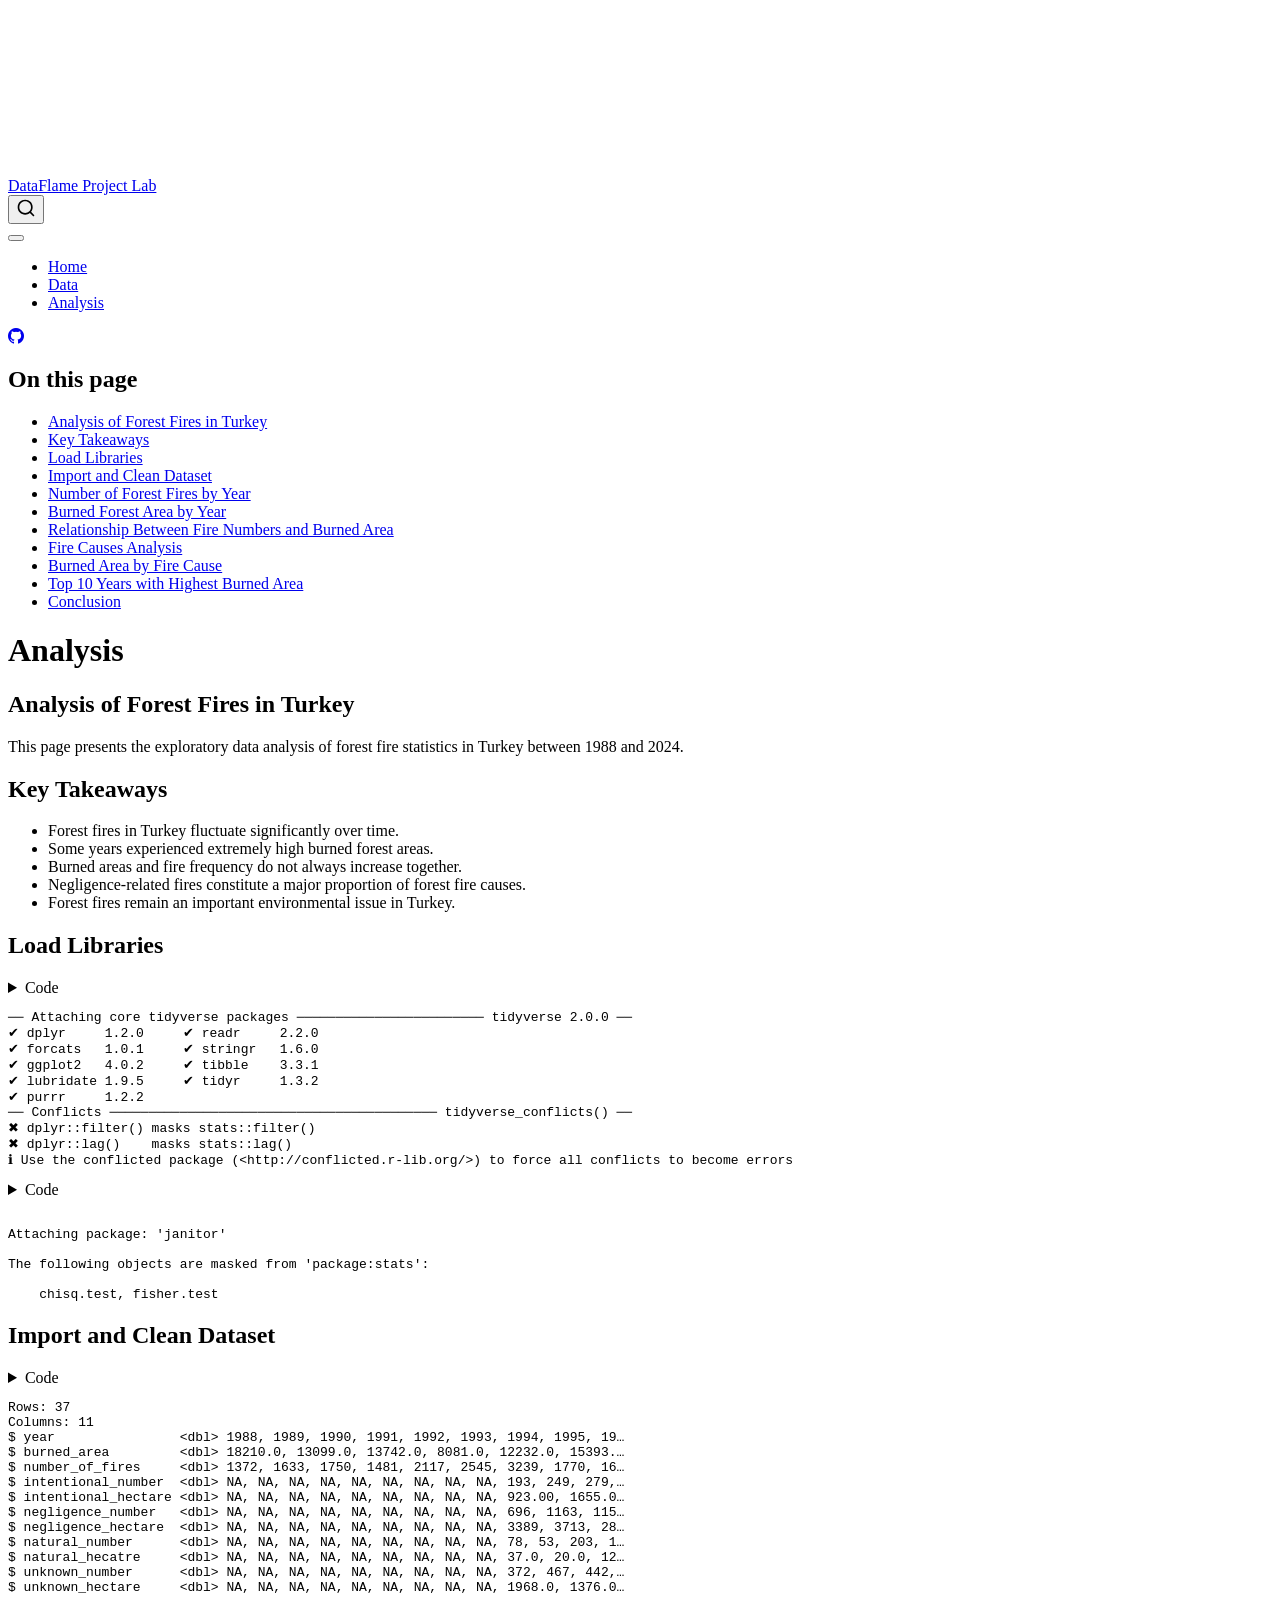
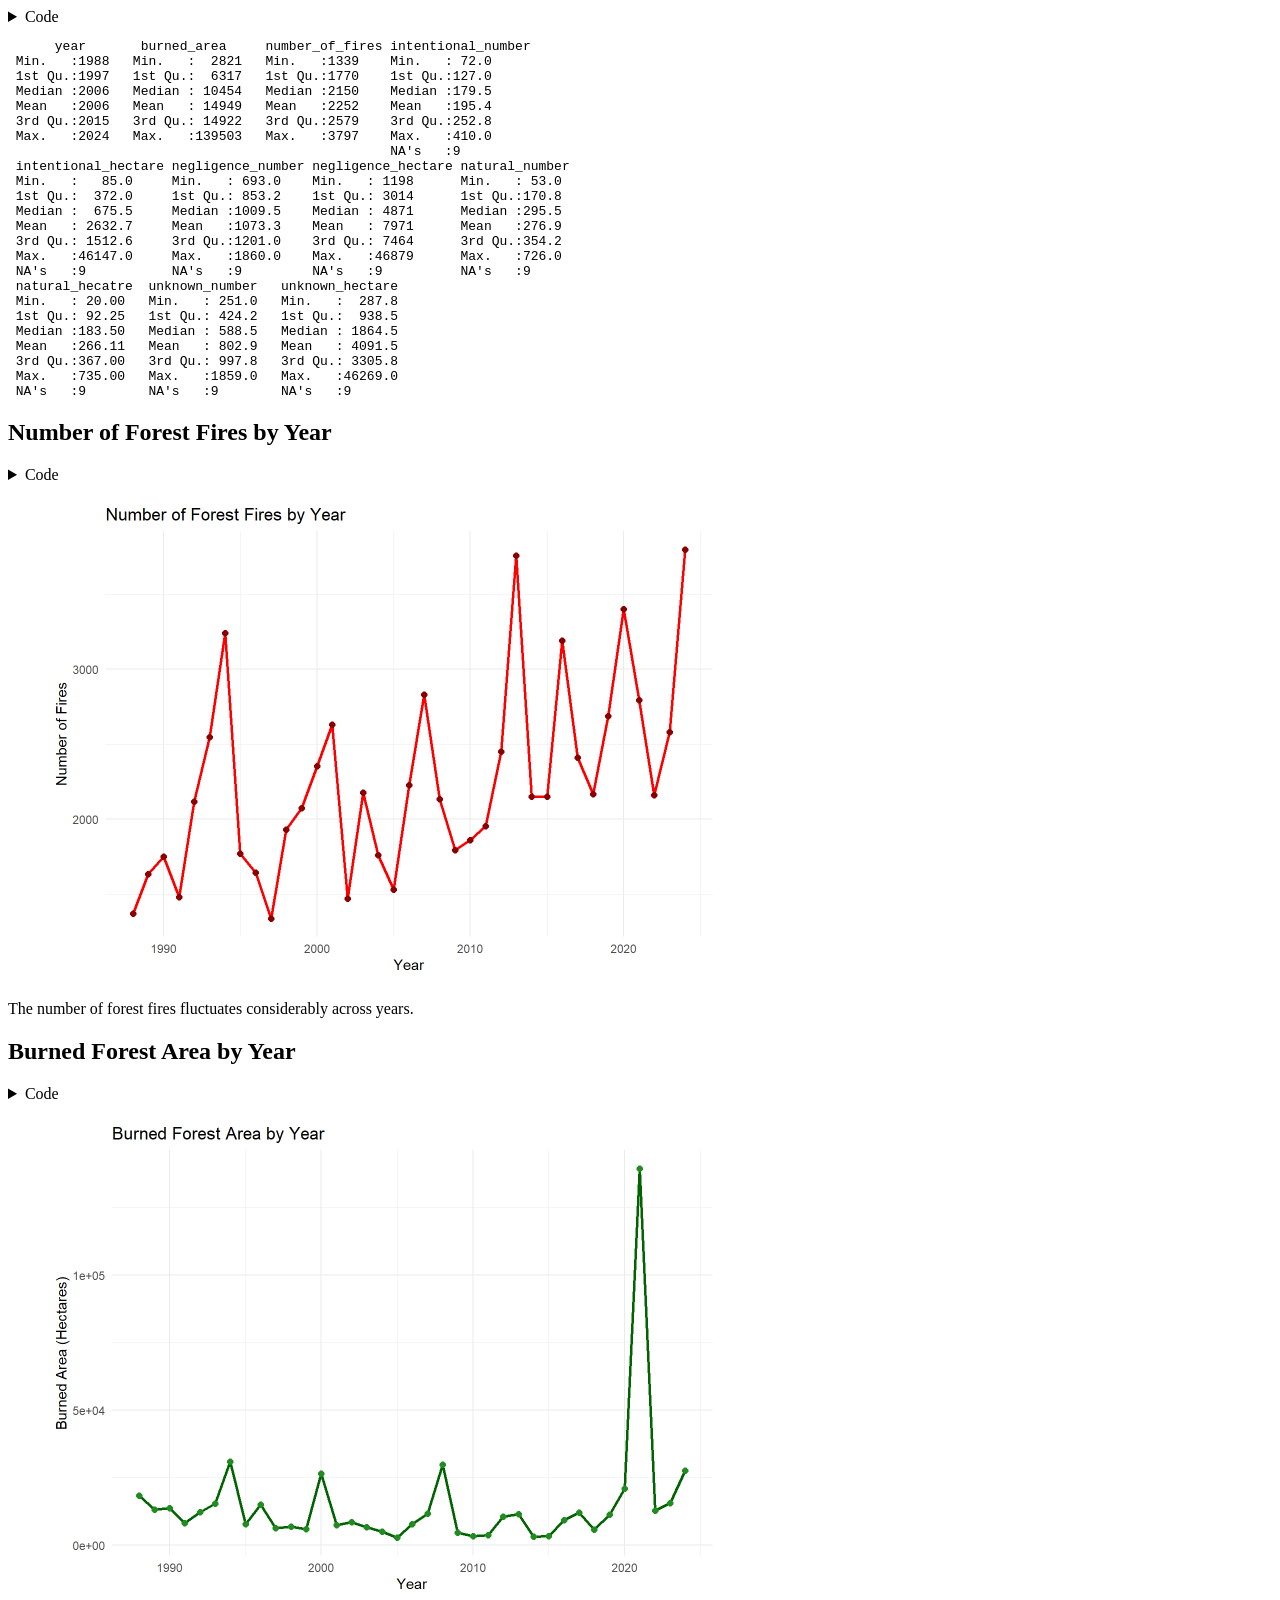
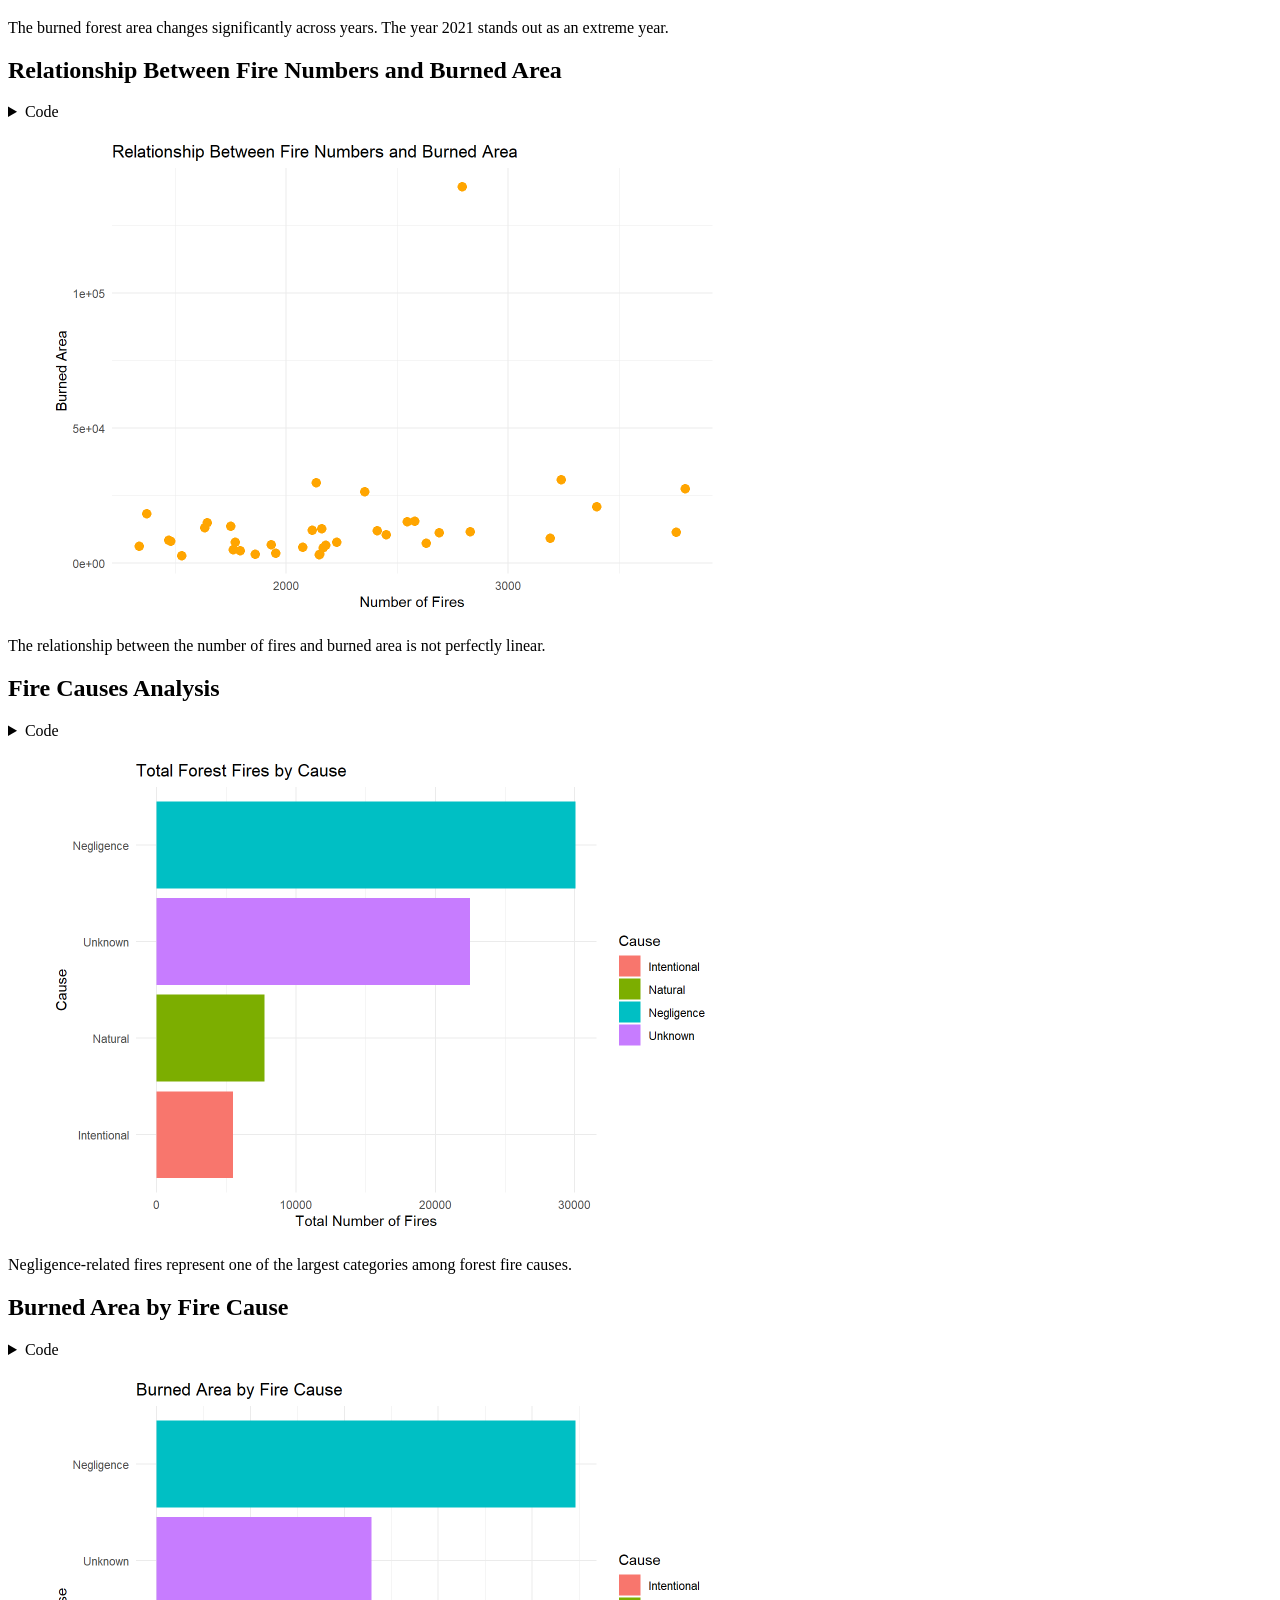
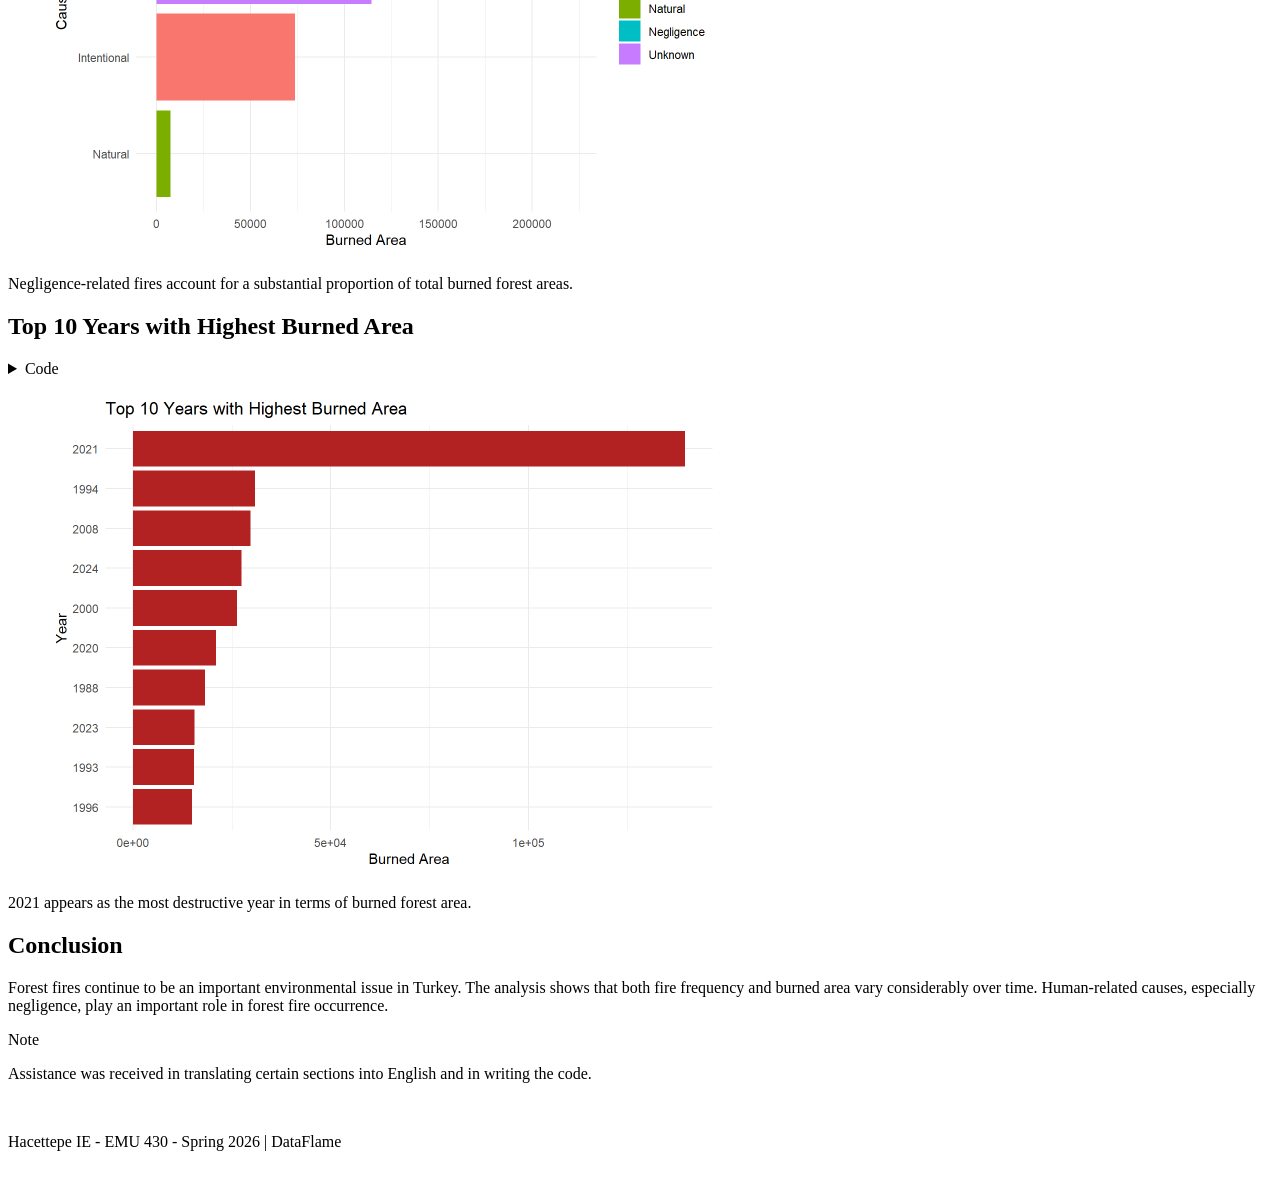
==== commit 76bfa52b: "commit" ====
--- a/docs/analysis.html
+++ b/docs/analysis.html
@@ -2,16 +2,13 @@
 <html xmlns="http://www.w3.org/1999/xhtml" lang="en" xml:lang="en"><head>
 
 <meta charset="utf-8">
-<meta name="generator" content="quarto-1.9.30">
+<meta name="generator" content="quarto-1.8.25">
 
 <meta name="viewport" content="width=device-width, initial-scale=1.0, user-scalable=yes">
 
 
 <title>Analysis – DataFlame Project Lab</title>
 <style>
-/* Default styles provided by pandoc.
-** See https://pandoc.org/MANUAL.html#variables-for-html for config info.
-*/
 code{white-space: pre-wrap;}
 span.smallcaps{font-variant: small-caps;}
 div.columns{display: flex; gap: min(4vw, 1.5em);}
@@ -70,18 +67,19 @@
 <meta name="quarto:offset" content="./">
 <script src="site_libs/quarto-html/quarto.js" type="module"></script>
 <script src="site_libs/quarto-html/tabsets/tabsets.js" type="module"></script>
+<script src="site_libs/quarto-html/axe/axe-check.js" type="module"></script>
 <script src="site_libs/quarto-html/popper.min.js"></script>
 <script src="site_libs/quarto-html/tippy.umd.min.js"></script>
 <script src="site_libs/quarto-html/anchor.min.js"></script>
 <link href="site_libs/quarto-html/tippy.css" rel="stylesheet">
-<link href="site_libs/quarto-html/quarto-syntax-highlighting-b6a8276bf55561bdbc268162d41bd1f7.css" rel="stylesheet" class="quarto-color-scheme" id="quarto-text-highlighting-styles">
-<link href="site_libs/quarto-html/quarto-syntax-highlighting-dark-a8da12e74b29c2e7b17644f84b91567b.css" rel="stylesheet" class="quarto-color-scheme quarto-color-alternate" id="quarto-text-highlighting-styles">
-<link href="site_libs/quarto-html/quarto-syntax-highlighting-b6a8276bf55561bdbc268162d41bd1f7.css" rel="stylesheet" class="quarto-color-scheme-extra" id="quarto-text-highlighting-styles">
+<link href="site_libs/quarto-html/quarto-syntax-highlighting-7b89279ff1a6dce999919e0e67d4d9ec.css" rel="stylesheet" class="quarto-color-scheme" id="quarto-text-highlighting-styles">
+<link href="site_libs/quarto-html/quarto-syntax-highlighting-dark-707d8167ce6003fca903bfe2be84ab7f.css" rel="stylesheet" class="quarto-color-scheme quarto-color-alternate" id="quarto-text-highlighting-styles">
+<link href="site_libs/quarto-html/quarto-syntax-highlighting-7b89279ff1a6dce999919e0e67d4d9ec.css" rel="stylesheet" class="quarto-color-scheme-extra" id="quarto-text-highlighting-styles">
 <script src="site_libs/bootstrap/bootstrap.min.js"></script>
 <link href="site_libs/bootstrap/bootstrap-icons.css" rel="stylesheet">
-<link href="site_libs/bootstrap/bootstrap-8a7bb8a3e06cc5e54db5d15903f32f38.min.css" rel="stylesheet" append-hash="true" class="quarto-color-scheme" id="quarto-bootstrap" data-mode="light">
-<link href="site_libs/bootstrap/bootstrap-dark-c748b559b5f85ef4b0a589108ee5e837.min.css" rel="stylesheet" append-hash="true" class="quarto-color-scheme quarto-color-alternate" id="quarto-bootstrap" data-mode="dark">
-<link href="site_libs/bootstrap/bootstrap-8a7bb8a3e06cc5e54db5d15903f32f38.min.css" rel="stylesheet" append-hash="true" class="quarto-color-scheme-extra" id="quarto-bootstrap" data-mode="light">
+<link href="site_libs/bootstrap/bootstrap-0e5074b58188f8d01d6da366fae00f66.min.css" rel="stylesheet" append-hash="true" class="quarto-color-scheme" id="quarto-bootstrap" data-mode="light">
+<link href="site_libs/bootstrap/bootstrap-dark-cd93109820dc32abe2ab9168c608f182.min.css" rel="stylesheet" append-hash="true" class="quarto-color-scheme quarto-color-alternate" id="quarto-bootstrap" data-mode="dark">
+<link href="site_libs/bootstrap/bootstrap-0e5074b58188f8d01d6da366fae00f66.min.css" rel="stylesheet" append-hash="true" class="quarto-color-scheme-extra" id="quarto-bootstrap" data-mode="light">
 <script id="quarto-search-options" type="application/json">{
   "location": "navbar",
   "copy-button": false,
@@ -283,6 +281,8 @@
     <nav class="navbar navbar-expand-lg " data-bs-theme="dark">
       <div class="navbar-container container-fluid">
       <div class="navbar-brand-container mx-auto">
+    <a href="./index.html" class="navbar-brand navbar-brand-logo">
+    </a>
     <a class="navbar-brand" href="./index.html">
     <span class="navbar-title">DataFlame Project Lab</span>
     </a>
@@ -385,35 +385,8 @@
 <div class="code-copy-outer-scaffold"><div class="sourceCode cell-code" id="cb1"><pre class="sourceCode r code-with-copy"><code class="sourceCode r"><span id="cb1-1"><a href="#cb1-1" aria-hidden="true" tabindex="-1"></a><span class="fu">library</span>(tidyverse)</span></code></pre></div><button title="Copy to Clipboard" class="code-copy-button"><i class="bi"></i></button></div>
 </details>
 <div class="cell-output cell-output-stderr">
-<pre><code>Warning: package 'tidyverse' was built under R version 4.5.3</code></pre>
-</div>
-<div class="cell-output cell-output-stderr">
-<pre><code>Warning: package 'tibble' was built under R version 4.5.3</code></pre>
-</div>
-<div class="cell-output cell-output-stderr">
-<pre><code>Warning: package 'tidyr' was built under R version 4.5.3</code></pre>
-</div>
-<div class="cell-output cell-output-stderr">
-<pre><code>Warning: package 'readr' was built under R version 4.5.3</code></pre>
-</div>
-<div class="cell-output cell-output-stderr">
-<pre><code>Warning: package 'purrr' was built under R version 4.5.3</code></pre>
-</div>
-<div class="cell-output cell-output-stderr">
-<pre><code>Warning: package 'dplyr' was built under R version 4.5.3</code></pre>
-</div>
-<div class="cell-output cell-output-stderr">
-<pre><code>Warning: package 'stringr' was built under R version 4.5.3</code></pre>
-</div>
-<div class="cell-output cell-output-stderr">
-<pre><code>Warning: package 'forcats' was built under R version 4.5.3</code></pre>
-</div>
-<div class="cell-output cell-output-stderr">
-<pre><code>Warning: package 'lubridate' was built under R version 4.5.3</code></pre>
-</div>
-<div class="cell-output cell-output-stderr">
 <pre><code>── Attaching core tidyverse packages ──────────────────────── tidyverse 2.0.0 ──
-✔ dplyr     1.2.1     ✔ readr     2.2.0
+✔ dplyr     1.2.0     ✔ readr     2.2.0
 ✔ forcats   1.0.1     ✔ stringr   1.6.0
 ✔ ggplot2   4.0.2     ✔ tibble    3.3.1
 ✔ lubridate 1.9.5     ✔ tidyr     1.3.2
@@ -425,20 +398,11 @@
 </div>
 <details class="code-fold">
 <summary>Code</summary>
-<div class="code-copy-outer-scaffold"><div class="sourceCode cell-code" id="cb12"><pre class="sourceCode r code-with-copy"><code class="sourceCode r"><span id="cb12-1"><a href="#cb12-1" aria-hidden="true" tabindex="-1"></a><span class="fu">library</span>(readxl)</span></code></pre></div><button title="Copy to Clipboard" class="code-copy-button"><i class="bi"></i></button></div>
+<div class="code-copy-outer-scaffold"><div class="sourceCode cell-code" id="cb3"><pre class="sourceCode r code-with-copy"><code class="sourceCode r"><span id="cb3-1"><a href="#cb3-1" aria-hidden="true" tabindex="-1"></a><span class="fu">library</span>(readxl)</span>
+<span id="cb3-2"><a href="#cb3-2" aria-hidden="true" tabindex="-1"></a><span class="fu">library</span>(ggplot2)</span>
+<span id="cb3-3"><a href="#cb3-3" aria-hidden="true" tabindex="-1"></a><span class="fu">library</span>(dplyr)</span>
+<span id="cb3-4"><a href="#cb3-4" aria-hidden="true" tabindex="-1"></a><span class="fu">library</span>(janitor)</span></code></pre></div><button title="Copy to Clipboard" class="code-copy-button"><i class="bi"></i></button></div>
 </details>
-<div class="cell-output cell-output-stderr">
-<pre><code>Warning: package 'readxl' was built under R version 4.5.3</code></pre>
-</div>
-<details class="code-fold">
-<summary>Code</summary>
-<div class="code-copy-outer-scaffold"><div class="sourceCode cell-code" id="cb14"><pre class="sourceCode r code-with-copy"><code class="sourceCode r"><span id="cb14-1"><a href="#cb14-1" aria-hidden="true" tabindex="-1"></a><span class="fu">library</span>(ggplot2)</span>
-<span id="cb14-2"><a href="#cb14-2" aria-hidden="true" tabindex="-1"></a><span class="fu">library</span>(dplyr)</span>
-<span id="cb14-3"><a href="#cb14-3" aria-hidden="true" tabindex="-1"></a><span class="fu">library</span>(janitor)</span></code></pre></div><button title="Copy to Clipboard" class="code-copy-button"><i class="bi"></i></button></div>
-</details>
-<div class="cell-output cell-output-stderr">
-<pre><code>Warning: package 'janitor' was built under R version 4.5.3</code></pre>
-</div>
 <div class="cell-output cell-output-stderr">
 <pre><code>
 Attaching package: 'janitor'
@@ -454,12 +418,12 @@
 <div class="cell">
 <details class="code-fold">
 <summary>Code</summary>
-<div class="code-copy-outer-scaffold"><div class="sourceCode cell-code" id="cb17"><pre class="sourceCode r code-with-copy"><code class="sourceCode r"><span id="cb17-1"><a href="#cb17-1" aria-hidden="true" tabindex="-1"></a>fires <span class="ot">&lt;-</span> <span class="fu">read_excel</span>(<span class="st">"forest_fires.xlsx"</span>) <span class="sc">%&gt;%</span></span>
-<span id="cb17-2"><a href="#cb17-2" aria-hidden="true" tabindex="-1"></a>  <span class="fu">clean_names</span>() <span class="sc">%&gt;%</span></span>
-<span id="cb17-3"><a href="#cb17-3" aria-hidden="true" tabindex="-1"></a>  <span class="fu">mutate</span>(<span class="fu">across</span>(<span class="fu">everything</span>(), <span class="sc">~</span><span class="fu">na_if</span>(<span class="fu">as.character</span>(.), <span class="st">"-"</span>))) <span class="sc">%&gt;%</span></span>
-<span id="cb17-4"><a href="#cb17-4" aria-hidden="true" tabindex="-1"></a>  <span class="fu">mutate</span>(<span class="fu">across</span>(<span class="fu">everything</span>(), <span class="sc">~</span><span class="fu">as.numeric</span>(<span class="fu">gsub</span>(<span class="st">","</span>, <span class="st">"."</span>, .))))</span>
-<span id="cb17-5"><a href="#cb17-5" aria-hidden="true" tabindex="-1"></a></span>
-<span id="cb17-6"><a href="#cb17-6" aria-hidden="true" tabindex="-1"></a><span class="fu">glimpse</span>(fires)</span></code></pre></div><button title="Copy to Clipboard" class="code-copy-button"><i class="bi"></i></button></div>
+<div class="code-copy-outer-scaffold"><div class="sourceCode cell-code" id="cb5"><pre class="sourceCode r code-with-copy"><code class="sourceCode r"><span id="cb5-1"><a href="#cb5-1" aria-hidden="true" tabindex="-1"></a>fires <span class="ot">&lt;-</span> <span class="fu">read_excel</span>(<span class="st">"forest_fires.xlsx"</span>) <span class="sc">%&gt;%</span></span>
+<span id="cb5-2"><a href="#cb5-2" aria-hidden="true" tabindex="-1"></a>  <span class="fu">clean_names</span>() <span class="sc">%&gt;%</span></span>
+<span id="cb5-3"><a href="#cb5-3" aria-hidden="true" tabindex="-1"></a>  <span class="fu">mutate</span>(<span class="fu">across</span>(<span class="fu">everything</span>(), <span class="sc">~</span><span class="fu">na_if</span>(<span class="fu">as.character</span>(.), <span class="st">"-"</span>))) <span class="sc">%&gt;%</span></span>
+<span id="cb5-4"><a href="#cb5-4" aria-hidden="true" tabindex="-1"></a>  <span class="fu">mutate</span>(<span class="fu">across</span>(<span class="fu">everything</span>(), <span class="sc">~</span><span class="fu">as.numeric</span>(<span class="fu">gsub</span>(<span class="st">","</span>, <span class="st">"."</span>, .))))</span>
+<span id="cb5-5"><a href="#cb5-5" aria-hidden="true" tabindex="-1"></a></span>
+<span id="cb5-6"><a href="#cb5-6" aria-hidden="true" tabindex="-1"></a><span class="fu">glimpse</span>(fires)</span></code></pre></div><button title="Copy to Clipboard" class="code-copy-button"><i class="bi"></i></button></div>
 </details>
 <div class="cell-output cell-output-stdout">
 <pre><code>Rows: 37
@@ -478,7 +442,7 @@
 </div>
 <details class="code-fold">
 <summary>Code</summary>
-<div class="code-copy-outer-scaffold"><div class="sourceCode cell-code" id="cb19"><pre class="sourceCode r code-with-copy"><code class="sourceCode r"><span id="cb19-1"><a href="#cb19-1" aria-hidden="true" tabindex="-1"></a><span class="fu">summary</span>(fires)</span></code></pre></div><button title="Copy to Clipboard" class="code-copy-button"><i class="bi"></i></button></div>
+<div class="code-copy-outer-scaffold"><div class="sourceCode cell-code" id="cb7"><pre class="sourceCode r code-with-copy"><code class="sourceCode r"><span id="cb7-1"><a href="#cb7-1" aria-hidden="true" tabindex="-1"></a><span class="fu">summary</span>(fires)</span></code></pre></div><button title="Copy to Clipboard" class="code-copy-button"><i class="bi"></i></button></div>
 </details>
 <div class="cell-output cell-output-stdout">
 <pre><code>      year       burned_area     number_of_fires intentional_number
@@ -513,15 +477,15 @@
 <div class="cell">
 <details class="code-fold">
 <summary>Code</summary>
-<div class="code-copy-outer-scaffold"><div class="sourceCode cell-code" id="cb21"><pre class="sourceCode r code-with-copy"><code class="sourceCode r"><span id="cb21-1"><a href="#cb21-1" aria-hidden="true" tabindex="-1"></a><span class="fu">ggplot</span>(fires, <span class="fu">aes</span>(<span class="at">x =</span> year, <span class="at">y =</span> number_of_fires)) <span class="sc">+</span></span>
-<span id="cb21-2"><a href="#cb21-2" aria-hidden="true" tabindex="-1"></a>  <span class="fu">geom_line</span>(<span class="at">color =</span> <span class="st">"red"</span>, <span class="at">linewidth =</span> <span class="dv">1</span>) <span class="sc">+</span></span>
-<span id="cb21-3"><a href="#cb21-3" aria-hidden="true" tabindex="-1"></a>  <span class="fu">geom_point</span>(<span class="at">color =</span> <span class="st">"darkred"</span>, <span class="at">size =</span> <span class="dv">2</span>) <span class="sc">+</span></span>
-<span id="cb21-4"><a href="#cb21-4" aria-hidden="true" tabindex="-1"></a>  <span class="fu">labs</span>(</span>
-<span id="cb21-5"><a href="#cb21-5" aria-hidden="true" tabindex="-1"></a>    <span class="at">title =</span> <span class="st">"Number of Forest Fires by Year"</span>,</span>
-<span id="cb21-6"><a href="#cb21-6" aria-hidden="true" tabindex="-1"></a>    <span class="at">x =</span> <span class="st">"Year"</span>,</span>
-<span id="cb21-7"><a href="#cb21-7" aria-hidden="true" tabindex="-1"></a>    <span class="at">y =</span> <span class="st">"Number of Fires"</span></span>
-<span id="cb21-8"><a href="#cb21-8" aria-hidden="true" tabindex="-1"></a>  ) <span class="sc">+</span></span>
-<span id="cb21-9"><a href="#cb21-9" aria-hidden="true" tabindex="-1"></a>  <span class="fu">theme_minimal</span>()</span></code></pre></div><button title="Copy to Clipboard" class="code-copy-button"><i class="bi"></i></button></div>
+<div class="code-copy-outer-scaffold"><div class="sourceCode cell-code" id="cb9"><pre class="sourceCode r code-with-copy"><code class="sourceCode r"><span id="cb9-1"><a href="#cb9-1" aria-hidden="true" tabindex="-1"></a><span class="fu">ggplot</span>(fires, <span class="fu">aes</span>(<span class="at">x =</span> year, <span class="at">y =</span> number_of_fires)) <span class="sc">+</span></span>
+<span id="cb9-2"><a href="#cb9-2" aria-hidden="true" tabindex="-1"></a>  <span class="fu">geom_line</span>(<span class="at">color =</span> <span class="st">"red"</span>, <span class="at">linewidth =</span> <span class="dv">1</span>) <span class="sc">+</span></span>
+<span id="cb9-3"><a href="#cb9-3" aria-hidden="true" tabindex="-1"></a>  <span class="fu">geom_point</span>(<span class="at">color =</span> <span class="st">"darkred"</span>, <span class="at">size =</span> <span class="dv">2</span>) <span class="sc">+</span></span>
+<span id="cb9-4"><a href="#cb9-4" aria-hidden="true" tabindex="-1"></a>  <span class="fu">labs</span>(</span>
+<span id="cb9-5"><a href="#cb9-5" aria-hidden="true" tabindex="-1"></a>    <span class="at">title =</span> <span class="st">"Number of Forest Fires by Year"</span>,</span>
+<span id="cb9-6"><a href="#cb9-6" aria-hidden="true" tabindex="-1"></a>    <span class="at">x =</span> <span class="st">"Year"</span>,</span>
+<span id="cb9-7"><a href="#cb9-7" aria-hidden="true" tabindex="-1"></a>    <span class="at">y =</span> <span class="st">"Number of Fires"</span></span>
+<span id="cb9-8"><a href="#cb9-8" aria-hidden="true" tabindex="-1"></a>  ) <span class="sc">+</span></span>
+<span id="cb9-9"><a href="#cb9-9" aria-hidden="true" tabindex="-1"></a>  <span class="fu">theme_minimal</span>()</span></code></pre></div><button title="Copy to Clipboard" class="code-copy-button"><i class="bi"></i></button></div>
 </details>
 <div class="cell-output-display">
 <div>
@@ -538,15 +502,15 @@
 <div class="cell">
 <details class="code-fold">
 <summary>Code</summary>
-<div class="code-copy-outer-scaffold"><div class="sourceCode cell-code" id="cb22"><pre class="sourceCode r code-with-copy"><code class="sourceCode r"><span id="cb22-1"><a href="#cb22-1" aria-hidden="true" tabindex="-1"></a><span class="fu">ggplot</span>(fires, <span class="fu">aes</span>(<span class="at">x =</span> year, <span class="at">y =</span> burned_area)) <span class="sc">+</span></span>
-<span id="cb22-2"><a href="#cb22-2" aria-hidden="true" tabindex="-1"></a>  <span class="fu">geom_line</span>(<span class="at">color =</span> <span class="st">"darkgreen"</span>, <span class="at">linewidth =</span> <span class="dv">1</span>) <span class="sc">+</span></span>
-<span id="cb22-3"><a href="#cb22-3" aria-hidden="true" tabindex="-1"></a>  <span class="fu">geom_point</span>(<span class="at">color =</span> <span class="st">"forestgreen"</span>, <span class="at">size =</span> <span class="dv">2</span>) <span class="sc">+</span></span>
-<span id="cb22-4"><a href="#cb22-4" aria-hidden="true" tabindex="-1"></a>  <span class="fu">labs</span>(</span>
-<span id="cb22-5"><a href="#cb22-5" aria-hidden="true" tabindex="-1"></a>    <span class="at">title =</span> <span class="st">"Burned Forest Area by Year"</span>,</span>
-<span id="cb22-6"><a href="#cb22-6" aria-hidden="true" tabindex="-1"></a>    <span class="at">x =</span> <span class="st">"Year"</span>,</span>
-<span id="cb22-7"><a href="#cb22-7" aria-hidden="true" tabindex="-1"></a>    <span class="at">y =</span> <span class="st">"Burned Area (Hectares)"</span></span>
-<span id="cb22-8"><a href="#cb22-8" aria-hidden="true" tabindex="-1"></a>  ) <span class="sc">+</span></span>
-<span id="cb22-9"><a href="#cb22-9" aria-hidden="true" tabindex="-1"></a>  <span class="fu">theme_minimal</span>()</span></code></pre></div><button title="Copy to Clipboard" class="code-copy-button"><i class="bi"></i></button></div>
+<div class="code-copy-outer-scaffold"><div class="sourceCode cell-code" id="cb10"><pre class="sourceCode r code-with-copy"><code class="sourceCode r"><span id="cb10-1"><a href="#cb10-1" aria-hidden="true" tabindex="-1"></a><span class="fu">ggplot</span>(fires, <span class="fu">aes</span>(<span class="at">x =</span> year, <span class="at">y =</span> burned_area)) <span class="sc">+</span></span>
+<span id="cb10-2"><a href="#cb10-2" aria-hidden="true" tabindex="-1"></a>  <span class="fu">geom_line</span>(<span class="at">color =</span> <span class="st">"darkgreen"</span>, <span class="at">linewidth =</span> <span class="dv">1</span>) <span class="sc">+</span></span>
+<span id="cb10-3"><a href="#cb10-3" aria-hidden="true" tabindex="-1"></a>  <span class="fu">geom_point</span>(<span class="at">color =</span> <span class="st">"forestgreen"</span>, <span class="at">size =</span> <span class="dv">2</span>) <span class="sc">+</span></span>
+<span id="cb10-4"><a href="#cb10-4" aria-hidden="true" tabindex="-1"></a>  <span class="fu">labs</span>(</span>
+<span id="cb10-5"><a href="#cb10-5" aria-hidden="true" tabindex="-1"></a>    <span class="at">title =</span> <span class="st">"Burned Forest Area by Year"</span>,</span>
+<span id="cb10-6"><a href="#cb10-6" aria-hidden="true" tabindex="-1"></a>    <span class="at">x =</span> <span class="st">"Year"</span>,</span>
+<span id="cb10-7"><a href="#cb10-7" aria-hidden="true" tabindex="-1"></a>    <span class="at">y =</span> <span class="st">"Burned Area (Hectares)"</span></span>
+<span id="cb10-8"><a href="#cb10-8" aria-hidden="true" tabindex="-1"></a>  ) <span class="sc">+</span></span>
+<span id="cb10-9"><a href="#cb10-9" aria-hidden="true" tabindex="-1"></a>  <span class="fu">theme_minimal</span>()</span></code></pre></div><button title="Copy to Clipboard" class="code-copy-button"><i class="bi"></i></button></div>
 </details>
 <div class="cell-output-display">
 <div>
@@ -563,14 +527,14 @@
 <div class="cell">
 <details class="code-fold">
 <summary>Code</summary>
-<div class="code-copy-outer-scaffold"><div class="sourceCode cell-code" id="cb23"><pre class="sourceCode r code-with-copy"><code class="sourceCode r"><span id="cb23-1"><a href="#cb23-1" aria-hidden="true" tabindex="-1"></a><span class="fu">ggplot</span>(fires, <span class="fu">aes</span>(<span class="at">x =</span> number_of_fires, <span class="at">y =</span> burned_area)) <span class="sc">+</span></span>
-<span id="cb23-2"><a href="#cb23-2" aria-hidden="true" tabindex="-1"></a>  <span class="fu">geom_point</span>(<span class="at">color =</span> <span class="st">"orange"</span>, <span class="at">size =</span> <span class="dv">3</span>) <span class="sc">+</span></span>
-<span id="cb23-3"><a href="#cb23-3" aria-hidden="true" tabindex="-1"></a>  <span class="fu">labs</span>(</span>
-<span id="cb23-4"><a href="#cb23-4" aria-hidden="true" tabindex="-1"></a>    <span class="at">title =</span> <span class="st">"Relationship Between Fire Numbers and Burned Area"</span>,</span>
-<span id="cb23-5"><a href="#cb23-5" aria-hidden="true" tabindex="-1"></a>    <span class="at">x =</span> <span class="st">"Number of Fires"</span>,</span>
-<span id="cb23-6"><a href="#cb23-6" aria-hidden="true" tabindex="-1"></a>    <span class="at">y =</span> <span class="st">"Burned Area"</span></span>
-<span id="cb23-7"><a href="#cb23-7" aria-hidden="true" tabindex="-1"></a>  ) <span class="sc">+</span></span>
-<span id="cb23-8"><a href="#cb23-8" aria-hidden="true" tabindex="-1"></a>  <span class="fu">theme_minimal</span>()</span></code></pre></div><button title="Copy to Clipboard" class="code-copy-button"><i class="bi"></i></button></div>
+<div class="code-copy-outer-scaffold"><div class="sourceCode cell-code" id="cb11"><pre class="sourceCode r code-with-copy"><code class="sourceCode r"><span id="cb11-1"><a href="#cb11-1" aria-hidden="true" tabindex="-1"></a><span class="fu">ggplot</span>(fires, <span class="fu">aes</span>(<span class="at">x =</span> number_of_fires, <span class="at">y =</span> burned_area)) <span class="sc">+</span></span>
+<span id="cb11-2"><a href="#cb11-2" aria-hidden="true" tabindex="-1"></a>  <span class="fu">geom_point</span>(<span class="at">color =</span> <span class="st">"orange"</span>, <span class="at">size =</span> <span class="dv">3</span>) <span class="sc">+</span></span>
+<span id="cb11-3"><a href="#cb11-3" aria-hidden="true" tabindex="-1"></a>  <span class="fu">labs</span>(</span>
+<span id="cb11-4"><a href="#cb11-4" aria-hidden="true" tabindex="-1"></a>    <span class="at">title =</span> <span class="st">"Relationship Between Fire Numbers and Burned Area"</span>,</span>
+<span id="cb11-5"><a href="#cb11-5" aria-hidden="true" tabindex="-1"></a>    <span class="at">x =</span> <span class="st">"Number of Fires"</span>,</span>
+<span id="cb11-6"><a href="#cb11-6" aria-hidden="true" tabindex="-1"></a>    <span class="at">y =</span> <span class="st">"Burned Area"</span></span>
+<span id="cb11-7"><a href="#cb11-7" aria-hidden="true" tabindex="-1"></a>  ) <span class="sc">+</span></span>
+<span id="cb11-8"><a href="#cb11-8" aria-hidden="true" tabindex="-1"></a>  <span class="fu">theme_minimal</span>()</span></code></pre></div><button title="Copy to Clipboard" class="code-copy-button"><i class="bi"></i></button></div>
 </details>
 <div class="cell-output-display">
 <div>
@@ -587,28 +551,28 @@
 <div class="cell">
 <details class="code-fold">
 <summary>Code</summary>
-<div class="code-copy-outer-scaffold"><div class="sourceCode cell-code" id="cb24"><pre class="sourceCode r code-with-copy"><code class="sourceCode r"><span id="cb24-1"><a href="#cb24-1" aria-hidden="true" tabindex="-1"></a>causes <span class="ot">&lt;-</span> fires <span class="sc">%&gt;%</span></span>
-<span id="cb24-2"><a href="#cb24-2" aria-hidden="true" tabindex="-1"></a>  <span class="fu">summarise</span>(</span>
-<span id="cb24-3"><a href="#cb24-3" aria-hidden="true" tabindex="-1"></a>    <span class="at">Intentional =</span> <span class="fu">sum</span>(intentional_number, <span class="at">na.rm =</span> <span class="cn">TRUE</span>),</span>
-<span id="cb24-4"><a href="#cb24-4" aria-hidden="true" tabindex="-1"></a>    <span class="at">Negligence =</span> <span class="fu">sum</span>(negligence_number, <span class="at">na.rm =</span> <span class="cn">TRUE</span>),</span>
-<span id="cb24-5"><a href="#cb24-5" aria-hidden="true" tabindex="-1"></a>    <span class="at">Natural =</span> <span class="fu">sum</span>(natural_number, <span class="at">na.rm =</span> <span class="cn">TRUE</span>),</span>
-<span id="cb24-6"><a href="#cb24-6" aria-hidden="true" tabindex="-1"></a>    <span class="at">Unknown =</span> <span class="fu">sum</span>(unknown_number, <span class="at">na.rm =</span> <span class="cn">TRUE</span>)</span>
-<span id="cb24-7"><a href="#cb24-7" aria-hidden="true" tabindex="-1"></a>  ) <span class="sc">%&gt;%</span></span>
-<span id="cb24-8"><a href="#cb24-8" aria-hidden="true" tabindex="-1"></a>  <span class="fu">pivot_longer</span>(</span>
-<span id="cb24-9"><a href="#cb24-9" aria-hidden="true" tabindex="-1"></a>    <span class="at">cols =</span> <span class="fu">everything</span>(),</span>
-<span id="cb24-10"><a href="#cb24-10" aria-hidden="true" tabindex="-1"></a>    <span class="at">names_to =</span> <span class="st">"Cause"</span>,</span>
-<span id="cb24-11"><a href="#cb24-11" aria-hidden="true" tabindex="-1"></a>    <span class="at">values_to =</span> <span class="st">"Count"</span></span>
-<span id="cb24-12"><a href="#cb24-12" aria-hidden="true" tabindex="-1"></a>  )</span>
-<span id="cb24-13"><a href="#cb24-13" aria-hidden="true" tabindex="-1"></a></span>
-<span id="cb24-14"><a href="#cb24-14" aria-hidden="true" tabindex="-1"></a><span class="fu">ggplot</span>(causes, <span class="fu">aes</span>(<span class="at">x =</span> <span class="fu">reorder</span>(Cause, Count), <span class="at">y =</span> Count, <span class="at">fill =</span> Cause)) <span class="sc">+</span></span>
-<span id="cb24-15"><a href="#cb24-15" aria-hidden="true" tabindex="-1"></a>  <span class="fu">geom_col</span>() <span class="sc">+</span></span>
-<span id="cb24-16"><a href="#cb24-16" aria-hidden="true" tabindex="-1"></a>  <span class="fu">coord_flip</span>() <span class="sc">+</span></span>
-<span id="cb24-17"><a href="#cb24-17" aria-hidden="true" tabindex="-1"></a>  <span class="fu">labs</span>(</span>
-<span id="cb24-18"><a href="#cb24-18" aria-hidden="true" tabindex="-1"></a>    <span class="at">title =</span> <span class="st">"Total Forest Fires by Cause"</span>,</span>
-<span id="cb24-19"><a href="#cb24-19" aria-hidden="true" tabindex="-1"></a>    <span class="at">x =</span> <span class="st">"Cause"</span>,</span>
-<span id="cb24-20"><a href="#cb24-20" aria-hidden="true" tabindex="-1"></a>    <span class="at">y =</span> <span class="st">"Total Number of Fires"</span></span>
-<span id="cb24-21"><a href="#cb24-21" aria-hidden="true" tabindex="-1"></a>  ) <span class="sc">+</span></span>
-<span id="cb24-22"><a href="#cb24-22" aria-hidden="true" tabindex="-1"></a>  <span class="fu">theme_minimal</span>()</span></code></pre></div><button title="Copy to Clipboard" class="code-copy-button"><i class="bi"></i></button></div>
+<div class="code-copy-outer-scaffold"><div class="sourceCode cell-code" id="cb12"><pre class="sourceCode r code-with-copy"><code class="sourceCode r"><span id="cb12-1"><a href="#cb12-1" aria-hidden="true" tabindex="-1"></a>causes <span class="ot">&lt;-</span> fires <span class="sc">%&gt;%</span></span>
+<span id="cb12-2"><a href="#cb12-2" aria-hidden="true" tabindex="-1"></a>  <span class="fu">summarise</span>(</span>
+<span id="cb12-3"><a href="#cb12-3" aria-hidden="true" tabindex="-1"></a>    <span class="at">Intentional =</span> <span class="fu">sum</span>(intentional_number, <span class="at">na.rm =</span> <span class="cn">TRUE</span>),</span>
+<span id="cb12-4"><a href="#cb12-4" aria-hidden="true" tabindex="-1"></a>    <span class="at">Negligence =</span> <span class="fu">sum</span>(negligence_number, <span class="at">na.rm =</span> <span class="cn">TRUE</span>),</span>
+<span id="cb12-5"><a href="#cb12-5" aria-hidden="true" tabindex="-1"></a>    <span class="at">Natural =</span> <span class="fu">sum</span>(natural_number, <span class="at">na.rm =</span> <span class="cn">TRUE</span>),</span>
+<span id="cb12-6"><a href="#cb12-6" aria-hidden="true" tabindex="-1"></a>    <span class="at">Unknown =</span> <span class="fu">sum</span>(unknown_number, <span class="at">na.rm =</span> <span class="cn">TRUE</span>)</span>
+<span id="cb12-7"><a href="#cb12-7" aria-hidden="true" tabindex="-1"></a>  ) <span class="sc">%&gt;%</span></span>
+<span id="cb12-8"><a href="#cb12-8" aria-hidden="true" tabindex="-1"></a>  <span class="fu">pivot_longer</span>(</span>
+<span id="cb12-9"><a href="#cb12-9" aria-hidden="true" tabindex="-1"></a>    <span class="at">cols =</span> <span class="fu">everything</span>(),</span>
+<span id="cb12-10"><a href="#cb12-10" aria-hidden="true" tabindex="-1"></a>    <span class="at">names_to =</span> <span class="st">"Cause"</span>,</span>
+<span id="cb12-11"><a href="#cb12-11" aria-hidden="true" tabindex="-1"></a>    <span class="at">values_to =</span> <span class="st">"Count"</span></span>
+<span id="cb12-12"><a href="#cb12-12" aria-hidden="true" tabindex="-1"></a>  )</span>
+<span id="cb12-13"><a href="#cb12-13" aria-hidden="true" tabindex="-1"></a></span>
+<span id="cb12-14"><a href="#cb12-14" aria-hidden="true" tabindex="-1"></a><span class="fu">ggplot</span>(causes, <span class="fu">aes</span>(<span class="at">x =</span> <span class="fu">reorder</span>(Cause, Count), <span class="at">y =</span> Count, <span class="at">fill =</span> Cause)) <span class="sc">+</span></span>
+<span id="cb12-15"><a href="#cb12-15" aria-hidden="true" tabindex="-1"></a>  <span class="fu">geom_col</span>() <span class="sc">+</span></span>
+<span id="cb12-16"><a href="#cb12-16" aria-hidden="true" tabindex="-1"></a>  <span class="fu">coord_flip</span>() <span class="sc">+</span></span>
+<span id="cb12-17"><a href="#cb12-17" aria-hidden="true" tabindex="-1"></a>  <span class="fu">labs</span>(</span>
+<span id="cb12-18"><a href="#cb12-18" aria-hidden="true" tabindex="-1"></a>    <span class="at">title =</span> <span class="st">"Total Forest Fires by Cause"</span>,</span>
+<span id="cb12-19"><a href="#cb12-19" aria-hidden="true" tabindex="-1"></a>    <span class="at">x =</span> <span class="st">"Cause"</span>,</span>
+<span id="cb12-20"><a href="#cb12-20" aria-hidden="true" tabindex="-1"></a>    <span class="at">y =</span> <span class="st">"Total Number of Fires"</span></span>
+<span id="cb12-21"><a href="#cb12-21" aria-hidden="true" tabindex="-1"></a>  ) <span class="sc">+</span></span>
+<span id="cb12-22"><a href="#cb12-22" aria-hidden="true" tabindex="-1"></a>  <span class="fu">theme_minimal</span>()</span></code></pre></div><button title="Copy to Clipboard" class="code-copy-button"><i class="bi"></i></button></div>
 </details>
 <div class="cell-output-display">
 <div>
@@ -625,28 +589,28 @@
 <div class="cell">
 <details class="code-fold">
 <summary>Code</summary>
-<div class="code-copy-outer-scaffold"><div class="sourceCode cell-code" id="cb25"><pre class="sourceCode r code-with-copy"><code class="sourceCode r"><span id="cb25-1"><a href="#cb25-1" aria-hidden="true" tabindex="-1"></a>hectares <span class="ot">&lt;-</span> fires <span class="sc">%&gt;%</span></span>
-<span id="cb25-2"><a href="#cb25-2" aria-hidden="true" tabindex="-1"></a>  <span class="fu">summarise</span>(</span>
-<span id="cb25-3"><a href="#cb25-3" aria-hidden="true" tabindex="-1"></a>    <span class="at">Intentional =</span> <span class="fu">sum</span>(intentional_hectare, <span class="at">na.rm =</span> <span class="cn">TRUE</span>),</span>
-<span id="cb25-4"><a href="#cb25-4" aria-hidden="true" tabindex="-1"></a>    <span class="at">Negligence =</span> <span class="fu">sum</span>(negligence_hectare, <span class="at">na.rm =</span> <span class="cn">TRUE</span>),</span>
-<span id="cb25-5"><a href="#cb25-5" aria-hidden="true" tabindex="-1"></a>    <span class="at">Natural =</span> <span class="fu">sum</span>(natural_hecatre, <span class="at">na.rm =</span> <span class="cn">TRUE</span>),</span>
-<span id="cb25-6"><a href="#cb25-6" aria-hidden="true" tabindex="-1"></a>    <span class="at">Unknown =</span> <span class="fu">sum</span>(unknown_hectare, <span class="at">na.rm =</span> <span class="cn">TRUE</span>)</span>
-<span id="cb25-7"><a href="#cb25-7" aria-hidden="true" tabindex="-1"></a>  ) <span class="sc">%&gt;%</span></span>
-<span id="cb25-8"><a href="#cb25-8" aria-hidden="true" tabindex="-1"></a>  <span class="fu">pivot_longer</span>(</span>
-<span id="cb25-9"><a href="#cb25-9" aria-hidden="true" tabindex="-1"></a>    <span class="at">cols =</span> <span class="fu">everything</span>(),</span>
-<span id="cb25-10"><a href="#cb25-10" aria-hidden="true" tabindex="-1"></a>    <span class="at">names_to =</span> <span class="st">"Cause"</span>,</span>
-<span id="cb25-11"><a href="#cb25-11" aria-hidden="true" tabindex="-1"></a>    <span class="at">values_to =</span> <span class="st">"Hectares"</span></span>
-<span id="cb25-12"><a href="#cb25-12" aria-hidden="true" tabindex="-1"></a>  )</span>
-<span id="cb25-13"><a href="#cb25-13" aria-hidden="true" tabindex="-1"></a></span>
-<span id="cb25-14"><a href="#cb25-14" aria-hidden="true" tabindex="-1"></a><span class="fu">ggplot</span>(hectares, <span class="fu">aes</span>(<span class="at">x =</span> <span class="fu">reorder</span>(Cause, Hectares), <span class="at">y =</span> Hectares, <span class="at">fill =</span> Cause)) <span class="sc">+</span></span>
-<span id="cb25-15"><a href="#cb25-15" aria-hidden="true" tabindex="-1"></a>  <span class="fu">geom_col</span>() <span class="sc">+</span></span>
-<span id="cb25-16"><a href="#cb25-16" aria-hidden="true" tabindex="-1"></a>  <span class="fu">coord_flip</span>() <span class="sc">+</span></span>
-<span id="cb25-17"><a href="#cb25-17" aria-hidden="true" tabindex="-1"></a>  <span class="fu">labs</span>(</span>
-<span id="cb25-18"><a href="#cb25-18" aria-hidden="true" tabindex="-1"></a>    <span class="at">title =</span> <span class="st">"Burned Area by Fire Cause"</span>,</span>
-<span id="cb25-19"><a href="#cb25-19" aria-hidden="true" tabindex="-1"></a>    <span class="at">x =</span> <span class="st">"Cause"</span>,</span>
-<span id="cb25-20"><a href="#cb25-20" aria-hidden="true" tabindex="-1"></a>    <span class="at">y =</span> <span class="st">"Burned Area"</span></span>
-<span id="cb25-21"><a href="#cb25-21" aria-hidden="true" tabindex="-1"></a>  ) <span class="sc">+</span></span>
-<span id="cb25-22"><a href="#cb25-22" aria-hidden="true" tabindex="-1"></a>  <span class="fu">theme_minimal</span>()</span></code></pre></div><button title="Copy to Clipboard" class="code-copy-button"><i class="bi"></i></button></div>
+<div class="code-copy-outer-scaffold"><div class="sourceCode cell-code" id="cb13"><pre class="sourceCode r code-with-copy"><code class="sourceCode r"><span id="cb13-1"><a href="#cb13-1" aria-hidden="true" tabindex="-1"></a>hectares <span class="ot">&lt;-</span> fires <span class="sc">%&gt;%</span></span>
+<span id="cb13-2"><a href="#cb13-2" aria-hidden="true" tabindex="-1"></a>  <span class="fu">summarise</span>(</span>
+<span id="cb13-3"><a href="#cb13-3" aria-hidden="true" tabindex="-1"></a>    <span class="at">Intentional =</span> <span class="fu">sum</span>(intentional_hectare, <span class="at">na.rm =</span> <span class="cn">TRUE</span>),</span>
+<span id="cb13-4"><a href="#cb13-4" aria-hidden="true" tabindex="-1"></a>    <span class="at">Negligence =</span> <span class="fu">sum</span>(negligence_hectare, <span class="at">na.rm =</span> <span class="cn">TRUE</span>),</span>
+<span id="cb13-5"><a href="#cb13-5" aria-hidden="true" tabindex="-1"></a>    <span class="at">Natural =</span> <span class="fu">sum</span>(natural_hecatre, <span class="at">na.rm =</span> <span class="cn">TRUE</span>),</span>
+<span id="cb13-6"><a href="#cb13-6" aria-hidden="true" tabindex="-1"></a>    <span class="at">Unknown =</span> <span class="fu">sum</span>(unknown_hectare, <span class="at">na.rm =</span> <span class="cn">TRUE</span>)</span>
+<span id="cb13-7"><a href="#cb13-7" aria-hidden="true" tabindex="-1"></a>  ) <span class="sc">%&gt;%</span></span>
+<span id="cb13-8"><a href="#cb13-8" aria-hidden="true" tabindex="-1"></a>  <span class="fu">pivot_longer</span>(</span>
+<span id="cb13-9"><a href="#cb13-9" aria-hidden="true" tabindex="-1"></a>    <span class="at">cols =</span> <span class="fu">everything</span>(),</span>
+<span id="cb13-10"><a href="#cb13-10" aria-hidden="true" tabindex="-1"></a>    <span class="at">names_to =</span> <span class="st">"Cause"</span>,</span>
+<span id="cb13-11"><a href="#cb13-11" aria-hidden="true" tabindex="-1"></a>    <span class="at">values_to =</span> <span class="st">"Hectares"</span></span>
+<span id="cb13-12"><a href="#cb13-12" aria-hidden="true" tabindex="-1"></a>  )</span>
+<span id="cb13-13"><a href="#cb13-13" aria-hidden="true" tabindex="-1"></a></span>
+<span id="cb13-14"><a href="#cb13-14" aria-hidden="true" tabindex="-1"></a><span class="fu">ggplot</span>(hectares, <span class="fu">aes</span>(<span class="at">x =</span> <span class="fu">reorder</span>(Cause, Hectares), <span class="at">y =</span> Hectares, <span class="at">fill =</span> Cause)) <span class="sc">+</span></span>
+<span id="cb13-15"><a href="#cb13-15" aria-hidden="true" tabindex="-1"></a>  <span class="fu">geom_col</span>() <span class="sc">+</span></span>
+<span id="cb13-16"><a href="#cb13-16" aria-hidden="true" tabindex="-1"></a>  <span class="fu">coord_flip</span>() <span class="sc">+</span></span>
+<span id="cb13-17"><a href="#cb13-17" aria-hidden="true" tabindex="-1"></a>  <span class="fu">labs</span>(</span>
+<span id="cb13-18"><a href="#cb13-18" aria-hidden="true" tabindex="-1"></a>    <span class="at">title =</span> <span class="st">"Burned Area by Fire Cause"</span>,</span>
+<span id="cb13-19"><a href="#cb13-19" aria-hidden="true" tabindex="-1"></a>    <span class="at">x =</span> <span class="st">"Cause"</span>,</span>
+<span id="cb13-20"><a href="#cb13-20" aria-hidden="true" tabindex="-1"></a>    <span class="at">y =</span> <span class="st">"Burned Area"</span></span>
+<span id="cb13-21"><a href="#cb13-21" aria-hidden="true" tabindex="-1"></a>  ) <span class="sc">+</span></span>
+<span id="cb13-22"><a href="#cb13-22" aria-hidden="true" tabindex="-1"></a>  <span class="fu">theme_minimal</span>()</span></code></pre></div><button title="Copy to Clipboard" class="code-copy-button"><i class="bi"></i></button></div>
 </details>
 <div class="cell-output-display">
 <div>
@@ -663,18 +627,18 @@
 <div class="cell">
 <details class="code-fold">
 <summary>Code</summary>
-<div class="code-copy-outer-scaffold"><div class="sourceCode cell-code" id="cb26"><pre class="sourceCode r code-with-copy"><code class="sourceCode r"><span id="cb26-1"><a href="#cb26-1" aria-hidden="true" tabindex="-1"></a>fires <span class="sc">%&gt;%</span></span>
-<span id="cb26-2"><a href="#cb26-2" aria-hidden="true" tabindex="-1"></a>  <span class="fu">arrange</span>(<span class="fu">desc</span>(burned_area)) <span class="sc">%&gt;%</span></span>
-<span id="cb26-3"><a href="#cb26-3" aria-hidden="true" tabindex="-1"></a>  <span class="fu">slice</span>(<span class="dv">1</span><span class="sc">:</span><span class="dv">10</span>) <span class="sc">%&gt;%</span></span>
-<span id="cb26-4"><a href="#cb26-4" aria-hidden="true" tabindex="-1"></a>  <span class="fu">ggplot</span>(<span class="fu">aes</span>(<span class="at">x =</span> <span class="fu">reorder</span>(<span class="fu">as.factor</span>(year), burned_area), <span class="at">y =</span> burned_area)) <span class="sc">+</span></span>
-<span id="cb26-5"><a href="#cb26-5" aria-hidden="true" tabindex="-1"></a>  <span class="fu">geom_col</span>(<span class="at">fill =</span> <span class="st">"firebrick"</span>) <span class="sc">+</span></span>
-<span id="cb26-6"><a href="#cb26-6" aria-hidden="true" tabindex="-1"></a>  <span class="fu">coord_flip</span>() <span class="sc">+</span></span>
-<span id="cb26-7"><a href="#cb26-7" aria-hidden="true" tabindex="-1"></a>  <span class="fu">labs</span>(</span>
-<span id="cb26-8"><a href="#cb26-8" aria-hidden="true" tabindex="-1"></a>    <span class="at">title =</span> <span class="st">"Top 10 Years with Highest Burned Area"</span>,</span>
-<span id="cb26-9"><a href="#cb26-9" aria-hidden="true" tabindex="-1"></a>    <span class="at">x =</span> <span class="st">"Year"</span>,</span>
-<span id="cb26-10"><a href="#cb26-10" aria-hidden="true" tabindex="-1"></a>    <span class="at">y =</span> <span class="st">"Burned Area"</span></span>
-<span id="cb26-11"><a href="#cb26-11" aria-hidden="true" tabindex="-1"></a>  ) <span class="sc">+</span></span>
-<span id="cb26-12"><a href="#cb26-12" aria-hidden="true" tabindex="-1"></a>  <span class="fu">theme_minimal</span>()</span></code></pre></div><button title="Copy to Clipboard" class="code-copy-button"><i class="bi"></i></button></div>
+<div class="code-copy-outer-scaffold"><div class="sourceCode cell-code" id="cb14"><pre class="sourceCode r code-with-copy"><code class="sourceCode r"><span id="cb14-1"><a href="#cb14-1" aria-hidden="true" tabindex="-1"></a>fires <span class="sc">%&gt;%</span></span>
+<span id="cb14-2"><a href="#cb14-2" aria-hidden="true" tabindex="-1"></a>  <span class="fu">arrange</span>(<span class="fu">desc</span>(burned_area)) <span class="sc">%&gt;%</span></span>
+<span id="cb14-3"><a href="#cb14-3" aria-hidden="true" tabindex="-1"></a>  <span class="fu">slice</span>(<span class="dv">1</span><span class="sc">:</span><span class="dv">10</span>) <span class="sc">%&gt;%</span></span>
+<span id="cb14-4"><a href="#cb14-4" aria-hidden="true" tabindex="-1"></a>  <span class="fu">ggplot</span>(<span class="fu">aes</span>(<span class="at">x =</span> <span class="fu">reorder</span>(<span class="fu">as.factor</span>(year), burned_area), <span class="at">y =</span> burned_area)) <span class="sc">+</span></span>
+<span id="cb14-5"><a href="#cb14-5" aria-hidden="true" tabindex="-1"></a>  <span class="fu">geom_col</span>(<span class="at">fill =</span> <span class="st">"firebrick"</span>) <span class="sc">+</span></span>
+<span id="cb14-6"><a href="#cb14-6" aria-hidden="true" tabindex="-1"></a>  <span class="fu">coord_flip</span>() <span class="sc">+</span></span>
+<span id="cb14-7"><a href="#cb14-7" aria-hidden="true" tabindex="-1"></a>  <span class="fu">labs</span>(</span>
+<span id="cb14-8"><a href="#cb14-8" aria-hidden="true" tabindex="-1"></a>    <span class="at">title =</span> <span class="st">"Top 10 Years with Highest Burned Area"</span>,</span>
+<span id="cb14-9"><a href="#cb14-9" aria-hidden="true" tabindex="-1"></a>    <span class="at">x =</span> <span class="st">"Year"</span>,</span>
+<span id="cb14-10"><a href="#cb14-10" aria-hidden="true" tabindex="-1"></a>    <span class="at">y =</span> <span class="st">"Burned Area"</span></span>
+<span id="cb14-11"><a href="#cb14-11" aria-hidden="true" tabindex="-1"></a>  ) <span class="sc">+</span></span>
+<span id="cb14-12"><a href="#cb14-12" aria-hidden="true" tabindex="-1"></a>  <span class="fu">theme_minimal</span>()</span></code></pre></div><button title="Copy to Clipboard" class="code-copy-button"><i class="bi"></i></button></div>
 </details>
 <div class="cell-output-display">
 <div>
--- a/docs/site_libs/quarto-html/quarto-syntax-highlighting-7b89279ff1a6dce999919e0e67d4d9ec.css
+++ b/docs/site_libs/quarto-html/quarto-syntax-highlighting-7b89279ff1a6dce999919e0e67d4d9ec.css
@@ -0,0 +1,236 @@
+/* quarto syntax highlight colors */
+:root {
+  --quarto-hl-ot-color: #003B4F;
+  --quarto-hl-at-color: #657422;
+  --quarto-hl-ss-color: #20794D;
+  --quarto-hl-an-color: #5E5E5E;
+  --quarto-hl-fu-color: #4758AB;
+  --quarto-hl-st-color: #20794D;
+  --quarto-hl-cf-color: #003B4F;
+  --quarto-hl-op-color: #5E5E5E;
+  --quarto-hl-er-color: #AD0000;
+  --quarto-hl-bn-color: #AD0000;
+  --quarto-hl-al-color: #AD0000;
+  --quarto-hl-va-color: #111111;
+  --quarto-hl-bu-color: inherit;
+  --quarto-hl-ex-color: inherit;
+  --quarto-hl-pp-color: #AD0000;
+  --quarto-hl-in-color: #5E5E5E;
+  --quarto-hl-vs-color: #20794D;
+  --quarto-hl-wa-color: #5E5E5E;
+  --quarto-hl-do-color: #5E5E5E;
+  --quarto-hl-im-color: #00769E;
+  --quarto-hl-ch-color: #20794D;
+  --quarto-hl-dt-color: #AD0000;
+  --quarto-hl-fl-color: #AD0000;
+  --quarto-hl-co-color: #5E5E5E;
+  --quarto-hl-cv-color: #5E5E5E;
+  --quarto-hl-cn-color: #8f5902;
+  --quarto-hl-sc-color: #5E5E5E;
+  --quarto-hl-dv-color: #AD0000;
+  --quarto-hl-kw-color: #003B4F;
+}
+
+/* other quarto variables */
+:root {
+  --quarto-font-monospace: SFMono-Regular, Menlo, Monaco, Consolas, "Liberation Mono", "Courier New", monospace;
+}
+
+/* syntax highlight based on Pandoc's rules */
+pre > code.sourceCode > span {
+  color: #003B4F;
+}
+
+code.sourceCode > span {
+  color: #003B4F;
+}
+
+div.sourceCode,
+div.sourceCode pre.sourceCode {
+  color: #003B4F;
+}
+
+/* Normal */
+code span {
+  color: #003B4F;
+}
+
+/* Alert */
+code span.al {
+  color: #AD0000;
+  font-style: inherit;
+}
+
+/* Annotation */
+code span.an {
+  color: #5E5E5E;
+  font-style: inherit;
+}
+
+/* Attribute */
+code span.at {
+  color: #657422;
+  font-style: inherit;
+}
+
+/* BaseN */
+code span.bn {
+  color: #AD0000;
+  font-style: inherit;
+}
+
+/* BuiltIn */
+code span.bu {
+  font-style: inherit;
+}
+
+/* ControlFlow */
+code span.cf {
+  color: #003B4F;
+  font-weight: bold;
+  font-style: inherit;
+}
+
+/* Char */
+code span.ch {
+  color: #20794D;
+  font-style: inherit;
+}
+
+/* Constant */
+code span.cn {
+  color: #8f5902;
+  font-style: inherit;
+}
+
+/* Comment */
+code span.co {
+  color: #5E5E5E;
+  font-style: inherit;
+}
+
+/* CommentVar */
+code span.cv {
+  color: #5E5E5E;
+  font-style: italic;
+}
+
+/* Documentation */
+code span.do {
+  color: #5E5E5E;
+  font-style: italic;
+}
+
+/* DataType */
+code span.dt {
+  color: #AD0000;
+  font-style: inherit;
+}
+
+/* DecVal */
+code span.dv {
+  color: #AD0000;
+  font-style: inherit;
+}
+
+/* Error */
+code span.er {
+  color: #AD0000;
+  font-style: inherit;
+}
+
+/* Extension */
+code span.ex {
+  font-style: inherit;
+}
+
+/* Float */
+code span.fl {
+  color: #AD0000;
+  font-style: inherit;
+}
+
+/* Function */
+code span.fu {
+  color: #4758AB;
+  font-style: inherit;
+}
+
+/* Import */
+code span.im {
+  color: #00769E;
+  font-style: inherit;
+}
+
+/* Information */
+code span.in {
+  color: #5E5E5E;
+  font-style: inherit;
+}
+
+/* Keyword */
+code span.kw {
+  color: #003B4F;
+  font-weight: bold;
+  font-style: inherit;
+}
+
+/* Operator */
+code span.op {
+  color: #5E5E5E;
+  font-style: inherit;
+}
+
+/* Other */
+code span.ot {
+  color: #003B4F;
+  font-style: inherit;
+}
+
+/* Preprocessor */
+code span.pp {
+  color: #AD0000;
+  font-style: inherit;
+}
+
+/* SpecialChar */
+code span.sc {
+  color: #5E5E5E;
+  font-style: inherit;
+}
+
+/* SpecialString */
+code span.ss {
+  color: #20794D;
+  font-style: inherit;
+}
+
+/* String */
+code span.st {
+  color: #20794D;
+  font-style: inherit;
+}
+
+/* Variable */
+code span.va {
+  color: #111111;
+  font-style: inherit;
+}
+
+/* VerbatimString */
+code span.vs {
+  color: #20794D;
+  font-style: inherit;
+}
+
+/* Warning */
+code span.wa {
+  color: #5E5E5E;
+  font-style: italic;
+}
+
+.prevent-inlining {
+  content: "</";
+}
+
+/*# sourceMappingURL=3944bc705cfaf4c80e56f77c5205168a.css.map */
--- a/docs/site_libs/quarto-html/quarto-syntax-highlighting-dark-707d8167ce6003fca903bfe2be84ab7f.css
+++ b/docs/site_libs/quarto-html/quarto-syntax-highlighting-dark-707d8167ce6003fca903bfe2be84ab7f.css
@@ -0,0 +1,219 @@
+/* quarto syntax highlight colors */
+:root {
+  --quarto-hl-al-color: #f07178;
+  --quarto-hl-an-color: #d4d0ab;
+  --quarto-hl-at-color: #00e0e0;
+  --quarto-hl-bn-color: #d4d0ab;
+  --quarto-hl-bu-color: #abe338;
+  --quarto-hl-ch-color: #abe338;
+  --quarto-hl-co-color: #f8f8f2;
+  --quarto-hl-cv-color: #ffd700;
+  --quarto-hl-cn-color: #ffd700;
+  --quarto-hl-cf-color: #ffa07a;
+  --quarto-hl-dt-color: #ffa07a;
+  --quarto-hl-dv-color: #d4d0ab;
+  --quarto-hl-do-color: #f8f8f2;
+  --quarto-hl-er-color: #f07178;
+  --quarto-hl-ex-color: #00e0e0;
+  --quarto-hl-fl-color: #d4d0ab;
+  --quarto-hl-fu-color: #ffa07a;
+  --quarto-hl-im-color: #abe338;
+  --quarto-hl-in-color: #d4d0ab;
+  --quarto-hl-kw-color: #ffa07a;
+  --quarto-hl-op-color: #ffa07a;
+  --quarto-hl-ot-color: #00e0e0;
+  --quarto-hl-pp-color: #dcc6e0;
+  --quarto-hl-re-color: #00e0e0;
+  --quarto-hl-sc-color: #abe338;
+  --quarto-hl-ss-color: #abe338;
+  --quarto-hl-st-color: #abe338;
+  --quarto-hl-va-color: #00e0e0;
+  --quarto-hl-vs-color: #abe338;
+  --quarto-hl-wa-color: #dcc6e0;
+}
+
+/* other quarto variables */
+:root {
+  --quarto-font-monospace: SFMono-Regular, Menlo, Monaco, Consolas, "Liberation Mono", "Courier New", monospace;
+}
+
+/* syntax highlight based on Pandoc's rules */
+pre > code.sourceCode > span {
+  color: #f8f8f2;
+}
+
+code.sourceCode > span {
+  color: #f8f8f2;
+}
+
+div.sourceCode,
+div.sourceCode pre.sourceCode {
+  color: #f8f8f2;
+}
+
+/* Normal */
+code span {
+  color: #f8f8f2;
+}
+
+/* Alert */
+code span.al {
+  color: #f07178;
+}
+
+/* Annotation */
+code span.an {
+  color: #d4d0ab;
+}
+
+/* Attribute */
+code span.at {
+  color: #00e0e0;
+}
+
+/* BaseN */
+code span.bn {
+  color: #d4d0ab;
+}
+
+/* BuiltIn */
+code span.bu {
+  color: #abe338;
+}
+
+/* ControlFlow */
+code span.cf {
+  font-weight: bold;
+  color: #ffa07a;
+}
+
+/* Char */
+code span.ch {
+  color: #abe338;
+}
+
+/* Constant */
+code span.cn {
+  color: #ffd700;
+}
+
+/* Comment */
+code span.co {
+  font-style: italic;
+  color: #f8f8f2;
+}
+
+/* CommentVar */
+code span.cv {
+  color: #ffd700;
+}
+
+/* Documentation */
+code span.do {
+  color: #f8f8f2;
+}
+
+/* DataType */
+code span.dt {
+  color: #ffa07a;
+}
+
+/* DecVal */
+code span.dv {
+  color: #d4d0ab;
+}
+
+/* Error */
+code span.er {
+  color: #f07178;
+  text-decoration: underline;
+}
+
+/* Extension */
+code span.ex {
+  font-weight: bold;
+  color: #00e0e0;
+}
+
+/* Float */
+code span.fl {
+  color: #d4d0ab;
+}
+
+/* Function */
+code span.fu {
+  color: #ffa07a;
+}
+
+/* Import */
+code span.im {
+  color: #abe338;
+}
+
+/* Information */
+code span.in {
+  color: #d4d0ab;
+}
+
+/* Keyword */
+code span.kw {
+  font-weight: bold;
+  color: #ffa07a;
+}
+
+/* Operator */
+code span.op {
+  color: #ffa07a;
+}
+
+/* Other */
+code span.ot {
+  color: #00e0e0;
+}
+
+/* Preprocessor */
+code span.pp {
+  color: #dcc6e0;
+}
+
+/* RegionMarker */
+code span.re {
+  background-color: #f8f8f2;
+  color: #00e0e0;
+}
+
+/* SpecialChar */
+code span.sc {
+  color: #abe338;
+}
+
+/* SpecialString */
+code span.ss {
+  color: #abe338;
+}
+
+/* String */
+code span.st {
+  color: #abe338;
+}
+
+/* Variable */
+code span.va {
+  color: #00e0e0;
+}
+
+/* VerbatimString */
+code span.vs {
+  color: #abe338;
+}
+
+/* Warning */
+code span.wa {
+  color: #dcc6e0;
+}
+
+.prevent-inlining {
+  content: "</";
+}
+
+/*# sourceMappingURL=f5ab3bb6f5ded8da9f12dd3a91d3da26.css.map */
--- a/docs/site_libs/quarto-html/quarto-syntax-highlighting-7b89279ff1a6dce999919e0e67d4d9ec.css
+++ b/docs/site_libs/quarto-html/quarto-syntax-highlighting-7b89279ff1a6dce999919e0e67d4d9ec.css
@@ -0,0 +1,236 @@
+/* quarto syntax highlight colors */
+:root {
+  --quarto-hl-ot-color: #003B4F;
+  --quarto-hl-at-color: #657422;
+  --quarto-hl-ss-color: #20794D;
+  --quarto-hl-an-color: #5E5E5E;
+  --quarto-hl-fu-color: #4758AB;
+  --quarto-hl-st-color: #20794D;
+  --quarto-hl-cf-color: #003B4F;
+  --quarto-hl-op-color: #5E5E5E;
+  --quarto-hl-er-color: #AD0000;
+  --quarto-hl-bn-color: #AD0000;
+  --quarto-hl-al-color: #AD0000;
+  --quarto-hl-va-color: #111111;
+  --quarto-hl-bu-color: inherit;
+  --quarto-hl-ex-color: inherit;
+  --quarto-hl-pp-color: #AD0000;
+  --quarto-hl-in-color: #5E5E5E;
+  --quarto-hl-vs-color: #20794D;
+  --quarto-hl-wa-color: #5E5E5E;
+  --quarto-hl-do-color: #5E5E5E;
+  --quarto-hl-im-color: #00769E;
+  --quarto-hl-ch-color: #20794D;
+  --quarto-hl-dt-color: #AD0000;
+  --quarto-hl-fl-color: #AD0000;
+  --quarto-hl-co-color: #5E5E5E;
+  --quarto-hl-cv-color: #5E5E5E;
+  --quarto-hl-cn-color: #8f5902;
+  --quarto-hl-sc-color: #5E5E5E;
+  --quarto-hl-dv-color: #AD0000;
+  --quarto-hl-kw-color: #003B4F;
+}
+
+/* other quarto variables */
+:root {
+  --quarto-font-monospace: SFMono-Regular, Menlo, Monaco, Consolas, "Liberation Mono", "Courier New", monospace;
+}
+
+/* syntax highlight based on Pandoc's rules */
+pre > code.sourceCode > span {
+  color: #003B4F;
+}
+
+code.sourceCode > span {
+  color: #003B4F;
+}
+
+div.sourceCode,
+div.sourceCode pre.sourceCode {
+  color: #003B4F;
+}
+
+/* Normal */
+code span {
+  color: #003B4F;
+}
+
+/* Alert */
+code span.al {
+  color: #AD0000;
+  font-style: inherit;
+}
+
+/* Annotation */
+code span.an {
+  color: #5E5E5E;
+  font-style: inherit;
+}
+
+/* Attribute */
+code span.at {
+  color: #657422;
+  font-style: inherit;
+}
+
+/* BaseN */
+code span.bn {
+  color: #AD0000;
+  font-style: inherit;
+}
+
+/* BuiltIn */
+code span.bu {
+  font-style: inherit;
+}
+
+/* ControlFlow */
+code span.cf {
+  color: #003B4F;
+  font-weight: bold;
+  font-style: inherit;
+}
+
+/* Char */
+code span.ch {
+  color: #20794D;
+  font-style: inherit;
+}
+
+/* Constant */
+code span.cn {
+  color: #8f5902;
+  font-style: inherit;
+}
+
+/* Comment */
+code span.co {
+  color: #5E5E5E;
+  font-style: inherit;
+}
+
+/* CommentVar */
+code span.cv {
+  color: #5E5E5E;
+  font-style: italic;
+}
+
+/* Documentation */
+code span.do {
+  color: #5E5E5E;
+  font-style: italic;
+}
+
+/* DataType */
+code span.dt {
+  color: #AD0000;
+  font-style: inherit;
+}
+
+/* DecVal */
+code span.dv {
+  color: #AD0000;
+  font-style: inherit;
+}
+
+/* Error */
+code span.er {
+  color: #AD0000;
+  font-style: inherit;
+}
+
+/* Extension */
+code span.ex {
+  font-style: inherit;
+}
+
+/* Float */
+code span.fl {
+  color: #AD0000;
+  font-style: inherit;
+}
+
+/* Function */
+code span.fu {
+  color: #4758AB;
+  font-style: inherit;
+}
+
+/* Import */
+code span.im {
+  color: #00769E;
+  font-style: inherit;
+}
+
+/* Information */
+code span.in {
+  color: #5E5E5E;
+  font-style: inherit;
+}
+
+/* Keyword */
+code span.kw {
+  color: #003B4F;
+  font-weight: bold;
+  font-style: inherit;
+}
+
+/* Operator */
+code span.op {
+  color: #5E5E5E;
+  font-style: inherit;
+}
+
+/* Other */
+code span.ot {
+  color: #003B4F;
+  font-style: inherit;
+}
+
+/* Preprocessor */
+code span.pp {
+  color: #AD0000;
+  font-style: inherit;
+}
+
+/* SpecialChar */
+code span.sc {
+  color: #5E5E5E;
+  font-style: inherit;
+}
+
+/* SpecialString */
+code span.ss {
+  color: #20794D;
+  font-style: inherit;
+}
+
+/* String */
+code span.st {
+  color: #20794D;
+  font-style: inherit;
+}
+
+/* Variable */
+code span.va {
+  color: #111111;
+  font-style: inherit;
+}
+
+/* VerbatimString */
+code span.vs {
+  color: #20794D;
+  font-style: inherit;
+}
+
+/* Warning */
+code span.wa {
+  color: #5E5E5E;
+  font-style: italic;
+}
+
+.prevent-inlining {
+  content: "</";
+}
+
+/*# sourceMappingURL=3944bc705cfaf4c80e56f77c5205168a.css.map */
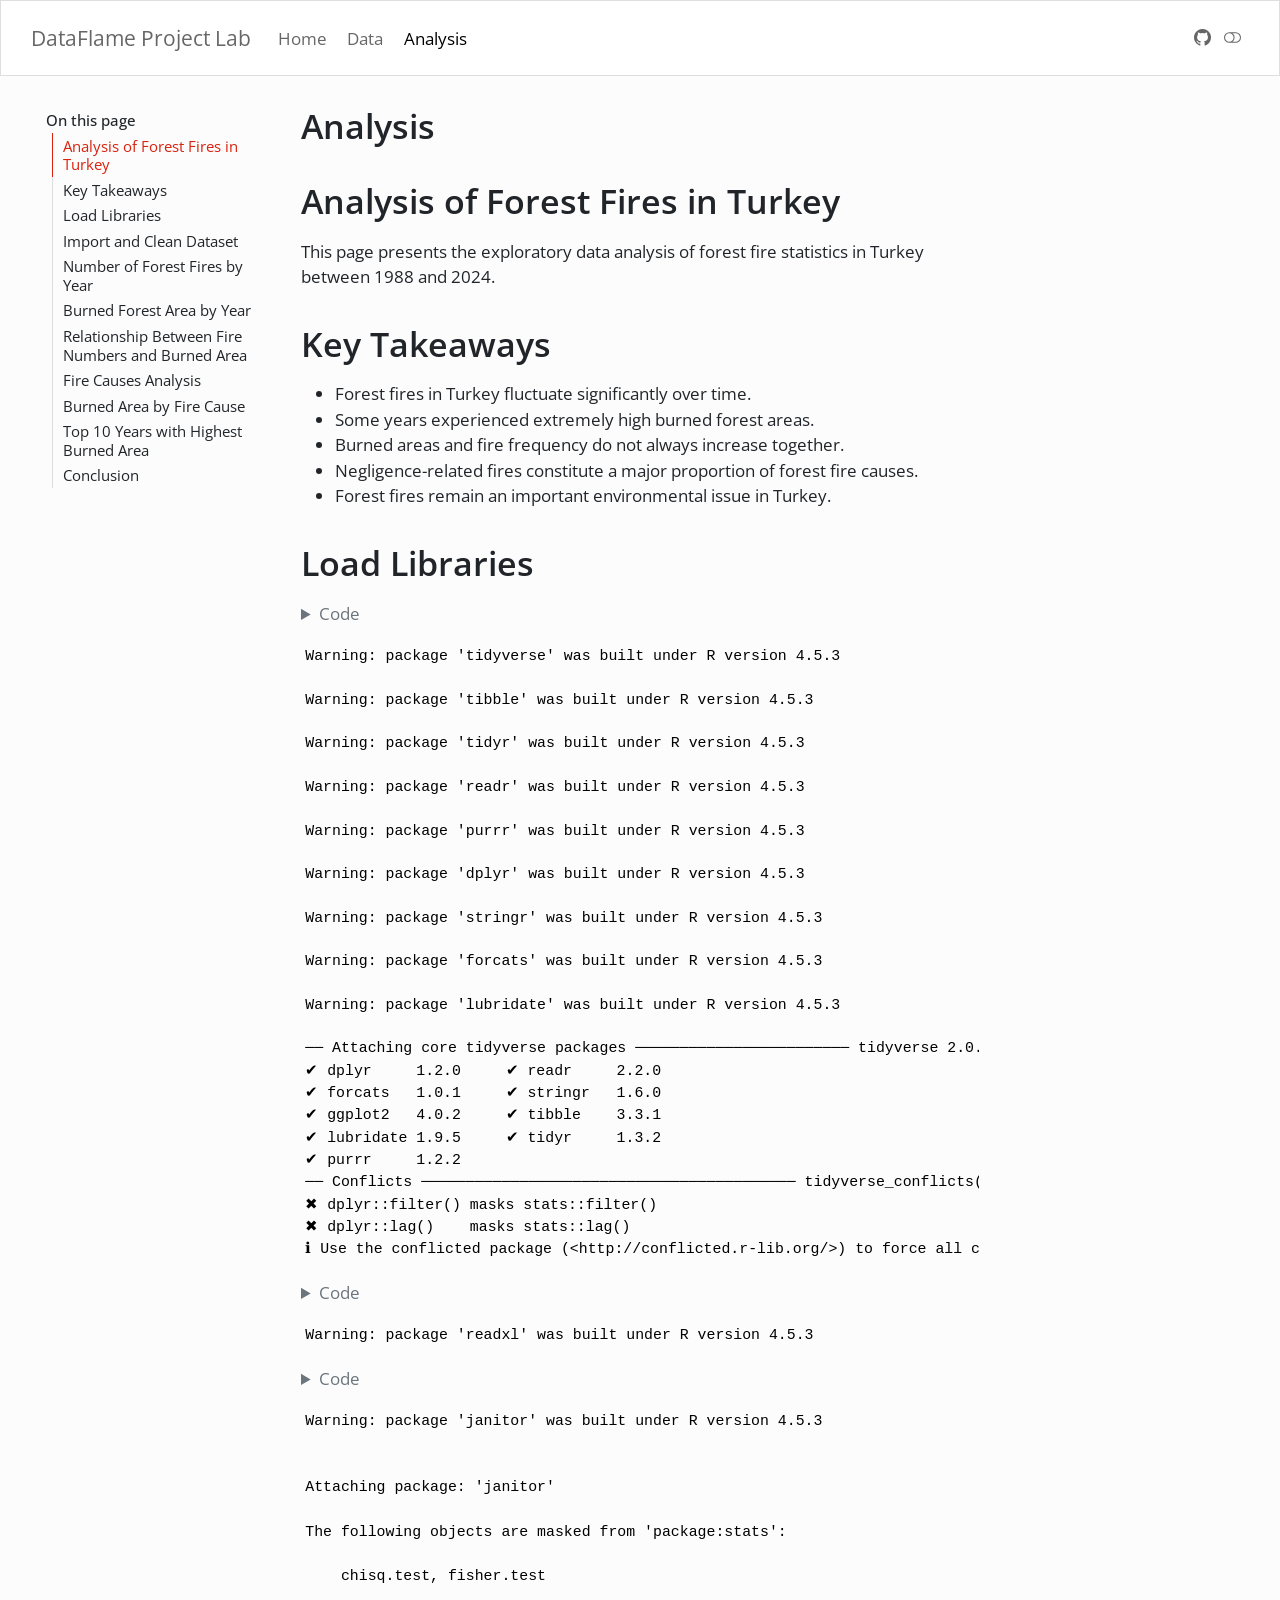
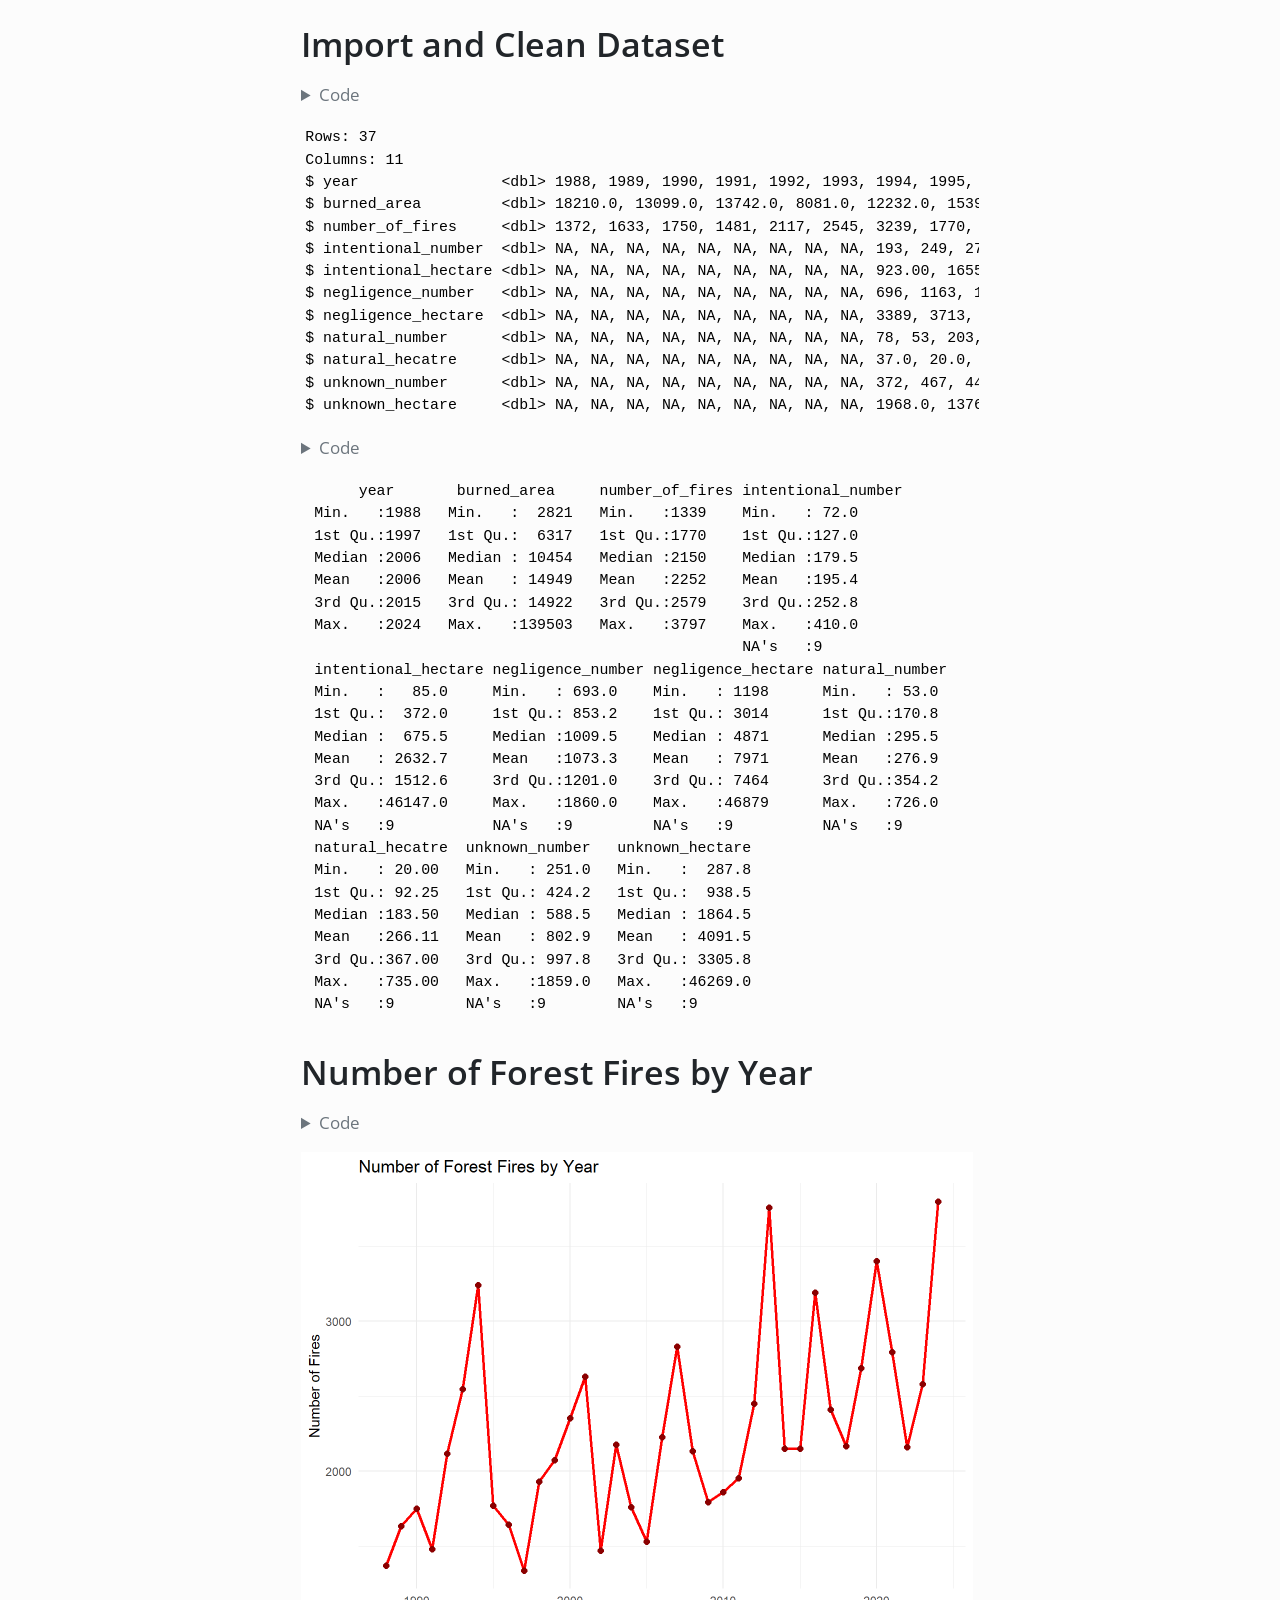
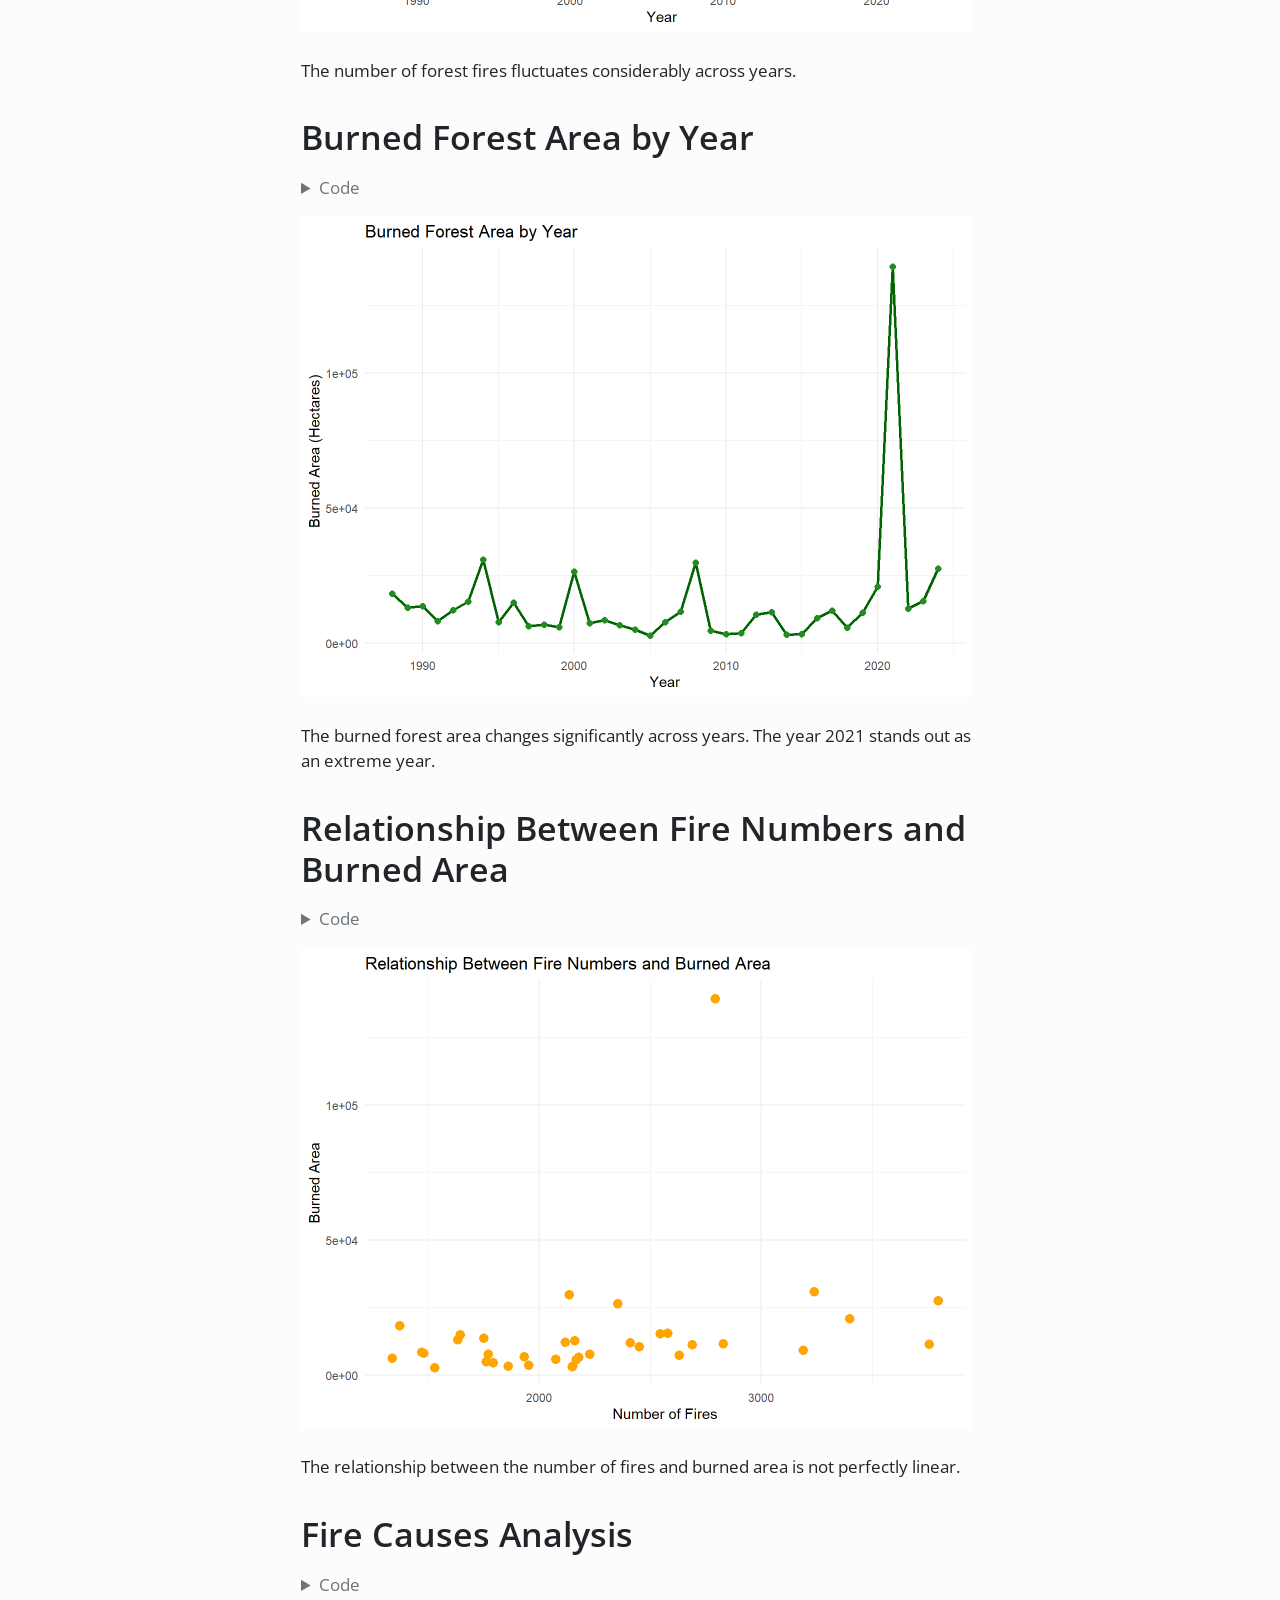
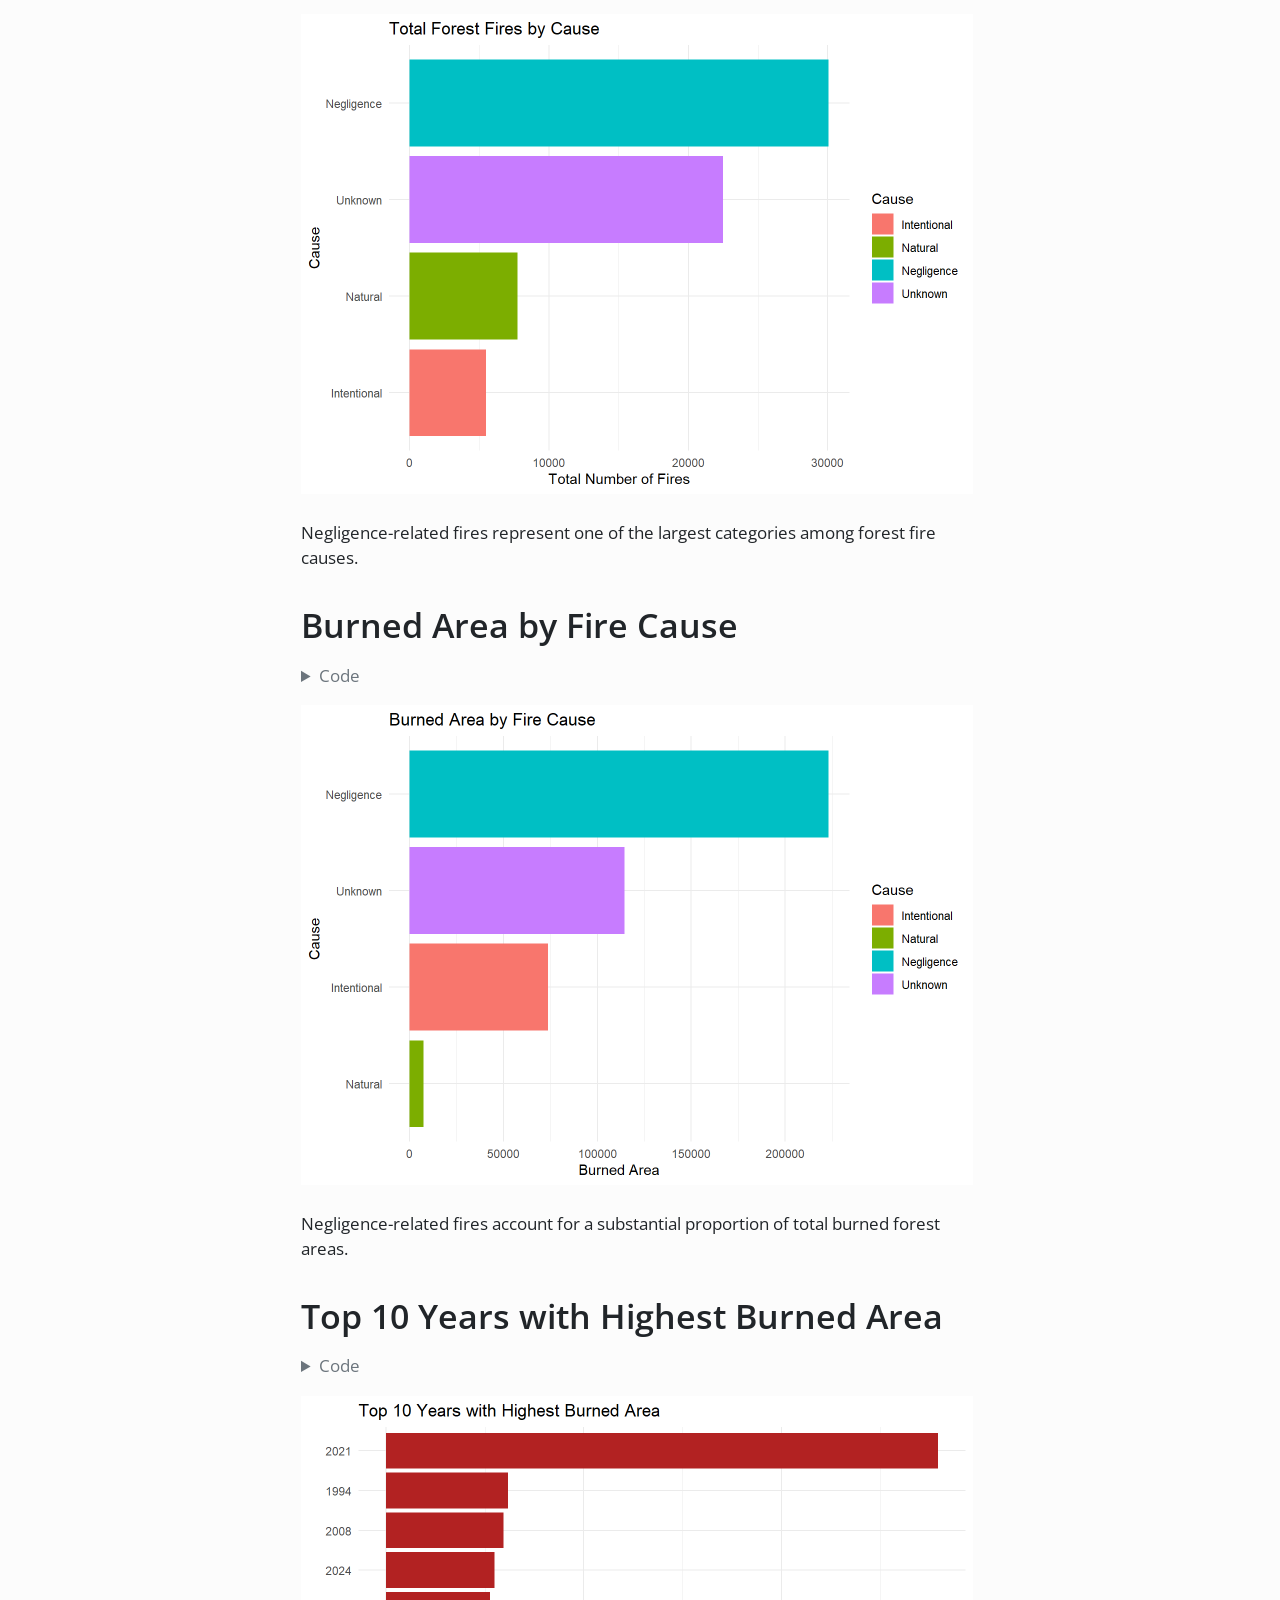
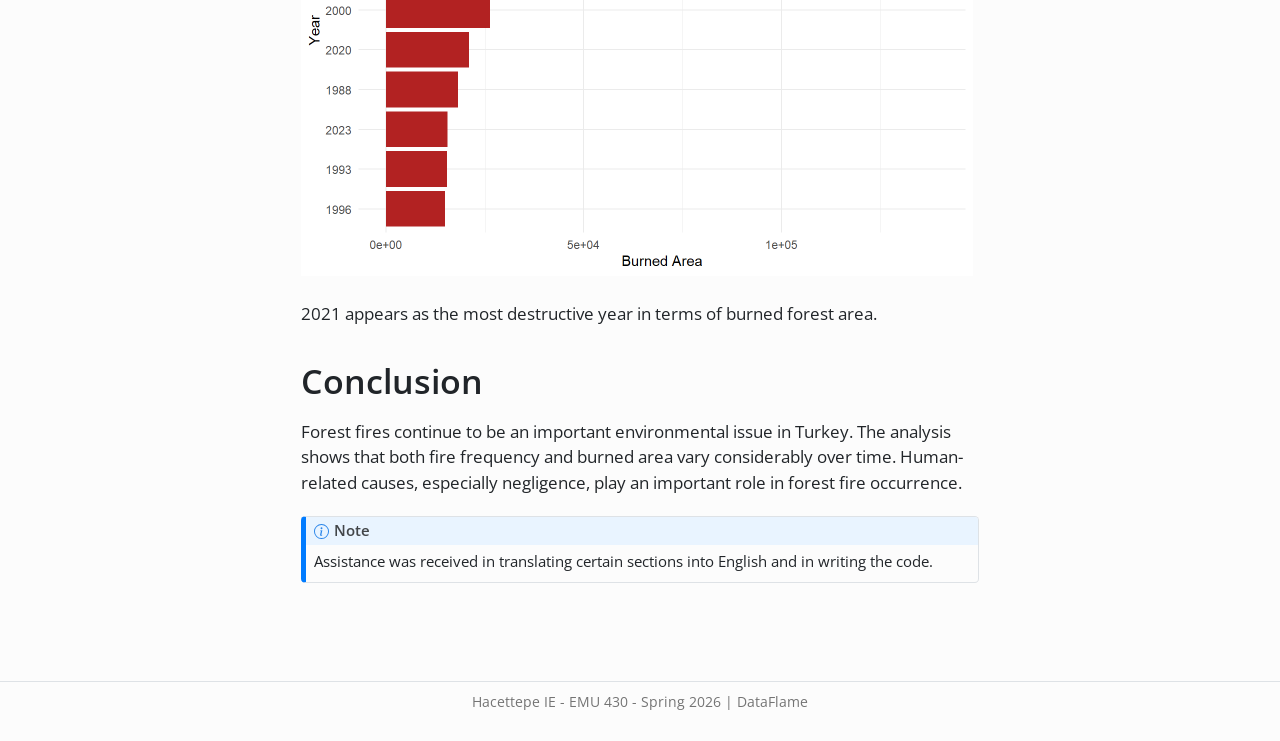
==== commit d301098d: "commit" ====
--- a/docs/analysis.html
+++ b/docs/analysis.html
@@ -2,13 +2,16 @@
 <html xmlns="http://www.w3.org/1999/xhtml" lang="en" xml:lang="en"><head>
 
 <meta charset="utf-8">
-<meta name="generator" content="quarto-1.8.25">
+<meta name="generator" content="quarto-1.9.30">
 
 <meta name="viewport" content="width=device-width, initial-scale=1.0, user-scalable=yes">
 
 
 <title>Analysis – DataFlame Project Lab</title>
 <style>
+/* Default styles provided by pandoc.
+** See https://pandoc.org/MANUAL.html#variables-for-html for config info.
+*/
 code{white-space: pre-wrap;}
 span.smallcaps{font-variant: small-caps;}
 div.columns{display: flex; gap: min(4vw, 1.5em);}
@@ -67,19 +70,18 @@
 <meta name="quarto:offset" content="./">
 <script src="site_libs/quarto-html/quarto.js" type="module"></script>
 <script src="site_libs/quarto-html/tabsets/tabsets.js" type="module"></script>
-<script src="site_libs/quarto-html/axe/axe-check.js" type="module"></script>
 <script src="site_libs/quarto-html/popper.min.js"></script>
 <script src="site_libs/quarto-html/tippy.umd.min.js"></script>
 <script src="site_libs/quarto-html/anchor.min.js"></script>
 <link href="site_libs/quarto-html/tippy.css" rel="stylesheet">
-<link href="site_libs/quarto-html/quarto-syntax-highlighting-7b89279ff1a6dce999919e0e67d4d9ec.css" rel="stylesheet" class="quarto-color-scheme" id="quarto-text-highlighting-styles">
-<link href="site_libs/quarto-html/quarto-syntax-highlighting-dark-707d8167ce6003fca903bfe2be84ab7f.css" rel="stylesheet" class="quarto-color-scheme quarto-color-alternate" id="quarto-text-highlighting-styles">
-<link href="site_libs/quarto-html/quarto-syntax-highlighting-7b89279ff1a6dce999919e0e67d4d9ec.css" rel="stylesheet" class="quarto-color-scheme-extra" id="quarto-text-highlighting-styles">
+<link href="site_libs/quarto-html/quarto-syntax-highlighting-b6a8276bf55561bdbc268162d41bd1f7.css" rel="stylesheet" class="quarto-color-scheme" id="quarto-text-highlighting-styles">
+<link href="site_libs/quarto-html/quarto-syntax-highlighting-dark-a8da12e74b29c2e7b17644f84b91567b.css" rel="stylesheet" class="quarto-color-scheme quarto-color-alternate" id="quarto-text-highlighting-styles">
+<link href="site_libs/quarto-html/quarto-syntax-highlighting-b6a8276bf55561bdbc268162d41bd1f7.css" rel="stylesheet" class="quarto-color-scheme-extra" id="quarto-text-highlighting-styles">
 <script src="site_libs/bootstrap/bootstrap.min.js"></script>
 <link href="site_libs/bootstrap/bootstrap-icons.css" rel="stylesheet">
-<link href="site_libs/bootstrap/bootstrap-0e5074b58188f8d01d6da366fae00f66.min.css" rel="stylesheet" append-hash="true" class="quarto-color-scheme" id="quarto-bootstrap" data-mode="light">
-<link href="site_libs/bootstrap/bootstrap-dark-cd93109820dc32abe2ab9168c608f182.min.css" rel="stylesheet" append-hash="true" class="quarto-color-scheme quarto-color-alternate" id="quarto-bootstrap" data-mode="dark">
-<link href="site_libs/bootstrap/bootstrap-0e5074b58188f8d01d6da366fae00f66.min.css" rel="stylesheet" append-hash="true" class="quarto-color-scheme-extra" id="quarto-bootstrap" data-mode="light">
+<link href="site_libs/bootstrap/bootstrap-8a7bb8a3e06cc5e54db5d15903f32f38.min.css" rel="stylesheet" append-hash="true" class="quarto-color-scheme" id="quarto-bootstrap" data-mode="light">
+<link href="site_libs/bootstrap/bootstrap-dark-c748b559b5f85ef4b0a589108ee5e837.min.css" rel="stylesheet" append-hash="true" class="quarto-color-scheme quarto-color-alternate" id="quarto-bootstrap" data-mode="dark">
+<link href="site_libs/bootstrap/bootstrap-8a7bb8a3e06cc5e54db5d15903f32f38.min.css" rel="stylesheet" append-hash="true" class="quarto-color-scheme-extra" id="quarto-bootstrap" data-mode="light">
 <script id="quarto-search-options" type="application/json">{
   "location": "navbar",
   "copy-button": false,
@@ -281,8 +283,6 @@
     <nav class="navbar navbar-expand-lg " data-bs-theme="dark">
       <div class="navbar-container container-fluid">
       <div class="navbar-brand-container mx-auto">
-    <a href="./index.html" class="navbar-brand navbar-brand-logo">
-    </a>
     <a class="navbar-brand" href="./index.html">
     <span class="navbar-title">DataFlame Project Lab</span>
     </a>
@@ -385,6 +385,33 @@
 <div class="code-copy-outer-scaffold"><div class="sourceCode cell-code" id="cb1"><pre class="sourceCode r code-with-copy"><code class="sourceCode r"><span id="cb1-1"><a href="#cb1-1" aria-hidden="true" tabindex="-1"></a><span class="fu">library</span>(tidyverse)</span></code></pre></div><button title="Copy to Clipboard" class="code-copy-button"><i class="bi"></i></button></div>
 </details>
 <div class="cell-output cell-output-stderr">
+<pre><code>Warning: package 'tidyverse' was built under R version 4.5.3</code></pre>
+</div>
+<div class="cell-output cell-output-stderr">
+<pre><code>Warning: package 'tibble' was built under R version 4.5.3</code></pre>
+</div>
+<div class="cell-output cell-output-stderr">
+<pre><code>Warning: package 'tidyr' was built under R version 4.5.3</code></pre>
+</div>
+<div class="cell-output cell-output-stderr">
+<pre><code>Warning: package 'readr' was built under R version 4.5.3</code></pre>
+</div>
+<div class="cell-output cell-output-stderr">
+<pre><code>Warning: package 'purrr' was built under R version 4.5.3</code></pre>
+</div>
+<div class="cell-output cell-output-stderr">
+<pre><code>Warning: package 'dplyr' was built under R version 4.5.3</code></pre>
+</div>
+<div class="cell-output cell-output-stderr">
+<pre><code>Warning: package 'stringr' was built under R version 4.5.3</code></pre>
+</div>
+<div class="cell-output cell-output-stderr">
+<pre><code>Warning: package 'forcats' was built under R version 4.5.3</code></pre>
+</div>
+<div class="cell-output cell-output-stderr">
+<pre><code>Warning: package 'lubridate' was built under R version 4.5.3</code></pre>
+</div>
+<div class="cell-output cell-output-stderr">
 <pre><code>── Attaching core tidyverse packages ──────────────────────── tidyverse 2.0.0 ──
 ✔ dplyr     1.2.0     ✔ readr     2.2.0
 ✔ forcats   1.0.1     ✔ stringr   1.6.0
@@ -398,11 +425,20 @@
 </div>
 <details class="code-fold">
 <summary>Code</summary>
-<div class="code-copy-outer-scaffold"><div class="sourceCode cell-code" id="cb3"><pre class="sourceCode r code-with-copy"><code class="sourceCode r"><span id="cb3-1"><a href="#cb3-1" aria-hidden="true" tabindex="-1"></a><span class="fu">library</span>(readxl)</span>
-<span id="cb3-2"><a href="#cb3-2" aria-hidden="true" tabindex="-1"></a><span class="fu">library</span>(ggplot2)</span>
-<span id="cb3-3"><a href="#cb3-3" aria-hidden="true" tabindex="-1"></a><span class="fu">library</span>(dplyr)</span>
-<span id="cb3-4"><a href="#cb3-4" aria-hidden="true" tabindex="-1"></a><span class="fu">library</span>(janitor)</span></code></pre></div><button title="Copy to Clipboard" class="code-copy-button"><i class="bi"></i></button></div>
+<div class="code-copy-outer-scaffold"><div class="sourceCode cell-code" id="cb12"><pre class="sourceCode r code-with-copy"><code class="sourceCode r"><span id="cb12-1"><a href="#cb12-1" aria-hidden="true" tabindex="-1"></a><span class="fu">library</span>(readxl)</span></code></pre></div><button title="Copy to Clipboard" class="code-copy-button"><i class="bi"></i></button></div>
 </details>
+<div class="cell-output cell-output-stderr">
+<pre><code>Warning: package 'readxl' was built under R version 4.5.3</code></pre>
+</div>
+<details class="code-fold">
+<summary>Code</summary>
+<div class="code-copy-outer-scaffold"><div class="sourceCode cell-code" id="cb14"><pre class="sourceCode r code-with-copy"><code class="sourceCode r"><span id="cb14-1"><a href="#cb14-1" aria-hidden="true" tabindex="-1"></a><span class="fu">library</span>(ggplot2)</span>
+<span id="cb14-2"><a href="#cb14-2" aria-hidden="true" tabindex="-1"></a><span class="fu">library</span>(dplyr)</span>
+<span id="cb14-3"><a href="#cb14-3" aria-hidden="true" tabindex="-1"></a><span class="fu">library</span>(janitor)</span></code></pre></div><button title="Copy to Clipboard" class="code-copy-button"><i class="bi"></i></button></div>
+</details>
+<div class="cell-output cell-output-stderr">
+<pre><code>Warning: package 'janitor' was built under R version 4.5.3</code></pre>
+</div>
 <div class="cell-output cell-output-stderr">
 <pre><code>
 Attaching package: 'janitor'
@@ -418,12 +454,12 @@
 <div class="cell">
 <details class="code-fold">
 <summary>Code</summary>
-<div class="code-copy-outer-scaffold"><div class="sourceCode cell-code" id="cb5"><pre class="sourceCode r code-with-copy"><code class="sourceCode r"><span id="cb5-1"><a href="#cb5-1" aria-hidden="true" tabindex="-1"></a>fires <span class="ot">&lt;-</span> <span class="fu">read_excel</span>(<span class="st">"forest_fires.xlsx"</span>) <span class="sc">%&gt;%</span></span>
-<span id="cb5-2"><a href="#cb5-2" aria-hidden="true" tabindex="-1"></a>  <span class="fu">clean_names</span>() <span class="sc">%&gt;%</span></span>
-<span id="cb5-3"><a href="#cb5-3" aria-hidden="true" tabindex="-1"></a>  <span class="fu">mutate</span>(<span class="fu">across</span>(<span class="fu">everything</span>(), <span class="sc">~</span><span class="fu">na_if</span>(<span class="fu">as.character</span>(.), <span class="st">"-"</span>))) <span class="sc">%&gt;%</span></span>
-<span id="cb5-4"><a href="#cb5-4" aria-hidden="true" tabindex="-1"></a>  <span class="fu">mutate</span>(<span class="fu">across</span>(<span class="fu">everything</span>(), <span class="sc">~</span><span class="fu">as.numeric</span>(<span class="fu">gsub</span>(<span class="st">","</span>, <span class="st">"."</span>, .))))</span>
-<span id="cb5-5"><a href="#cb5-5" aria-hidden="true" tabindex="-1"></a></span>
-<span id="cb5-6"><a href="#cb5-6" aria-hidden="true" tabindex="-1"></a><span class="fu">glimpse</span>(fires)</span></code></pre></div><button title="Copy to Clipboard" class="code-copy-button"><i class="bi"></i></button></div>
+<div class="code-copy-outer-scaffold"><div class="sourceCode cell-code" id="cb17"><pre class="sourceCode r code-with-copy"><code class="sourceCode r"><span id="cb17-1"><a href="#cb17-1" aria-hidden="true" tabindex="-1"></a>fires <span class="ot">&lt;-</span> <span class="fu">read_excel</span>(<span class="st">"forest_fires.xlsx"</span>) <span class="sc">%&gt;%</span></span>
+<span id="cb17-2"><a href="#cb17-2" aria-hidden="true" tabindex="-1"></a>  <span class="fu">clean_names</span>() <span class="sc">%&gt;%</span></span>
+<span id="cb17-3"><a href="#cb17-3" aria-hidden="true" tabindex="-1"></a>  <span class="fu">mutate</span>(<span class="fu">across</span>(<span class="fu">everything</span>(), <span class="sc">~</span><span class="fu">na_if</span>(<span class="fu">as.character</span>(.), <span class="st">"-"</span>))) <span class="sc">%&gt;%</span></span>
+<span id="cb17-4"><a href="#cb17-4" aria-hidden="true" tabindex="-1"></a>  <span class="fu">mutate</span>(<span class="fu">across</span>(<span class="fu">everything</span>(), <span class="sc">~</span><span class="fu">as.numeric</span>(<span class="fu">gsub</span>(<span class="st">","</span>, <span class="st">"."</span>, .))))</span>
+<span id="cb17-5"><a href="#cb17-5" aria-hidden="true" tabindex="-1"></a></span>
+<span id="cb17-6"><a href="#cb17-6" aria-hidden="true" tabindex="-1"></a><span class="fu">glimpse</span>(fires)</span></code></pre></div><button title="Copy to Clipboard" class="code-copy-button"><i class="bi"></i></button></div>
 </details>
 <div class="cell-output cell-output-stdout">
 <pre><code>Rows: 37
@@ -442,7 +478,7 @@
 </div>
 <details class="code-fold">
 <summary>Code</summary>
-<div class="code-copy-outer-scaffold"><div class="sourceCode cell-code" id="cb7"><pre class="sourceCode r code-with-copy"><code class="sourceCode r"><span id="cb7-1"><a href="#cb7-1" aria-hidden="true" tabindex="-1"></a><span class="fu">summary</span>(fires)</span></code></pre></div><button title="Copy to Clipboard" class="code-copy-button"><i class="bi"></i></button></div>
+<div class="code-copy-outer-scaffold"><div class="sourceCode cell-code" id="cb19"><pre class="sourceCode r code-with-copy"><code class="sourceCode r"><span id="cb19-1"><a href="#cb19-1" aria-hidden="true" tabindex="-1"></a><span class="fu">summary</span>(fires)</span></code></pre></div><button title="Copy to Clipboard" class="code-copy-button"><i class="bi"></i></button></div>
 </details>
 <div class="cell-output cell-output-stdout">
 <pre><code>      year       burned_area     number_of_fires intentional_number
@@ -477,15 +513,15 @@
 <div class="cell">
 <details class="code-fold">
 <summary>Code</summary>
-<div class="code-copy-outer-scaffold"><div class="sourceCode cell-code" id="cb9"><pre class="sourceCode r code-with-copy"><code class="sourceCode r"><span id="cb9-1"><a href="#cb9-1" aria-hidden="true" tabindex="-1"></a><span class="fu">ggplot</span>(fires, <span class="fu">aes</span>(<span class="at">x =</span> year, <span class="at">y =</span> number_of_fires)) <span class="sc">+</span></span>
-<span id="cb9-2"><a href="#cb9-2" aria-hidden="true" tabindex="-1"></a>  <span class="fu">geom_line</span>(<span class="at">color =</span> <span class="st">"red"</span>, <span class="at">linewidth =</span> <span class="dv">1</span>) <span class="sc">+</span></span>
-<span id="cb9-3"><a href="#cb9-3" aria-hidden="true" tabindex="-1"></a>  <span class="fu">geom_point</span>(<span class="at">color =</span> <span class="st">"darkred"</span>, <span class="at">size =</span> <span class="dv">2</span>) <span class="sc">+</span></span>
-<span id="cb9-4"><a href="#cb9-4" aria-hidden="true" tabindex="-1"></a>  <span class="fu">labs</span>(</span>
-<span id="cb9-5"><a href="#cb9-5" aria-hidden="true" tabindex="-1"></a>    <span class="at">title =</span> <span class="st">"Number of Forest Fires by Year"</span>,</span>
-<span id="cb9-6"><a href="#cb9-6" aria-hidden="true" tabindex="-1"></a>    <span class="at">x =</span> <span class="st">"Year"</span>,</span>
-<span id="cb9-7"><a href="#cb9-7" aria-hidden="true" tabindex="-1"></a>    <span class="at">y =</span> <span class="st">"Number of Fires"</span></span>
-<span id="cb9-8"><a href="#cb9-8" aria-hidden="true" tabindex="-1"></a>  ) <span class="sc">+</span></span>
-<span id="cb9-9"><a href="#cb9-9" aria-hidden="true" tabindex="-1"></a>  <span class="fu">theme_minimal</span>()</span></code></pre></div><button title="Copy to Clipboard" class="code-copy-button"><i class="bi"></i></button></div>
+<div class="code-copy-outer-scaffold"><div class="sourceCode cell-code" id="cb21"><pre class="sourceCode r code-with-copy"><code class="sourceCode r"><span id="cb21-1"><a href="#cb21-1" aria-hidden="true" tabindex="-1"></a><span class="fu">ggplot</span>(fires, <span class="fu">aes</span>(<span class="at">x =</span> year, <span class="at">y =</span> number_of_fires)) <span class="sc">+</span></span>
+<span id="cb21-2"><a href="#cb21-2" aria-hidden="true" tabindex="-1"></a>  <span class="fu">geom_line</span>(<span class="at">color =</span> <span class="st">"red"</span>, <span class="at">linewidth =</span> <span class="dv">1</span>) <span class="sc">+</span></span>
+<span id="cb21-3"><a href="#cb21-3" aria-hidden="true" tabindex="-1"></a>  <span class="fu">geom_point</span>(<span class="at">color =</span> <span class="st">"darkred"</span>, <span class="at">size =</span> <span class="dv">2</span>) <span class="sc">+</span></span>
+<span id="cb21-4"><a href="#cb21-4" aria-hidden="true" tabindex="-1"></a>  <span class="fu">labs</span>(</span>
+<span id="cb21-5"><a href="#cb21-5" aria-hidden="true" tabindex="-1"></a>    <span class="at">title =</span> <span class="st">"Number of Forest Fires by Year"</span>,</span>
+<span id="cb21-6"><a href="#cb21-6" aria-hidden="true" tabindex="-1"></a>    <span class="at">x =</span> <span class="st">"Year"</span>,</span>
+<span id="cb21-7"><a href="#cb21-7" aria-hidden="true" tabindex="-1"></a>    <span class="at">y =</span> <span class="st">"Number of Fires"</span></span>
+<span id="cb21-8"><a href="#cb21-8" aria-hidden="true" tabindex="-1"></a>  ) <span class="sc">+</span></span>
+<span id="cb21-9"><a href="#cb21-9" aria-hidden="true" tabindex="-1"></a>  <span class="fu">theme_minimal</span>()</span></code></pre></div><button title="Copy to Clipboard" class="code-copy-button"><i class="bi"></i></button></div>
 </details>
 <div class="cell-output-display">
 <div>
@@ -502,15 +538,15 @@
 <div class="cell">
 <details class="code-fold">
 <summary>Code</summary>
-<div class="code-copy-outer-scaffold"><div class="sourceCode cell-code" id="cb10"><pre class="sourceCode r code-with-copy"><code class="sourceCode r"><span id="cb10-1"><a href="#cb10-1" aria-hidden="true" tabindex="-1"></a><span class="fu">ggplot</span>(fires, <span class="fu">aes</span>(<span class="at">x =</span> year, <span class="at">y =</span> burned_area)) <span class="sc">+</span></span>
-<span id="cb10-2"><a href="#cb10-2" aria-hidden="true" tabindex="-1"></a>  <span class="fu">geom_line</span>(<span class="at">color =</span> <span class="st">"darkgreen"</span>, <span class="at">linewidth =</span> <span class="dv">1</span>) <span class="sc">+</span></span>
-<span id="cb10-3"><a href="#cb10-3" aria-hidden="true" tabindex="-1"></a>  <span class="fu">geom_point</span>(<span class="at">color =</span> <span class="st">"forestgreen"</span>, <span class="at">size =</span> <span class="dv">2</span>) <span class="sc">+</span></span>
-<span id="cb10-4"><a href="#cb10-4" aria-hidden="true" tabindex="-1"></a>  <span class="fu">labs</span>(</span>
-<span id="cb10-5"><a href="#cb10-5" aria-hidden="true" tabindex="-1"></a>    <span class="at">title =</span> <span class="st">"Burned Forest Area by Year"</span>,</span>
-<span id="cb10-6"><a href="#cb10-6" aria-hidden="true" tabindex="-1"></a>    <span class="at">x =</span> <span class="st">"Year"</span>,</span>
-<span id="cb10-7"><a href="#cb10-7" aria-hidden="true" tabindex="-1"></a>    <span class="at">y =</span> <span class="st">"Burned Area (Hectares)"</span></span>
-<span id="cb10-8"><a href="#cb10-8" aria-hidden="true" tabindex="-1"></a>  ) <span class="sc">+</span></span>
-<span id="cb10-9"><a href="#cb10-9" aria-hidden="true" tabindex="-1"></a>  <span class="fu">theme_minimal</span>()</span></code></pre></div><button title="Copy to Clipboard" class="code-copy-button"><i class="bi"></i></button></div>
+<div class="code-copy-outer-scaffold"><div class="sourceCode cell-code" id="cb22"><pre class="sourceCode r code-with-copy"><code class="sourceCode r"><span id="cb22-1"><a href="#cb22-1" aria-hidden="true" tabindex="-1"></a><span class="fu">ggplot</span>(fires, <span class="fu">aes</span>(<span class="at">x =</span> year, <span class="at">y =</span> burned_area)) <span class="sc">+</span></span>
+<span id="cb22-2"><a href="#cb22-2" aria-hidden="true" tabindex="-1"></a>  <span class="fu">geom_line</span>(<span class="at">color =</span> <span class="st">"darkgreen"</span>, <span class="at">linewidth =</span> <span class="dv">1</span>) <span class="sc">+</span></span>
+<span id="cb22-3"><a href="#cb22-3" aria-hidden="true" tabindex="-1"></a>  <span class="fu">geom_point</span>(<span class="at">color =</span> <span class="st">"forestgreen"</span>, <span class="at">size =</span> <span class="dv">2</span>) <span class="sc">+</span></span>
+<span id="cb22-4"><a href="#cb22-4" aria-hidden="true" tabindex="-1"></a>  <span class="fu">labs</span>(</span>
+<span id="cb22-5"><a href="#cb22-5" aria-hidden="true" tabindex="-1"></a>    <span class="at">title =</span> <span class="st">"Burned Forest Area by Year"</span>,</span>
+<span id="cb22-6"><a href="#cb22-6" aria-hidden="true" tabindex="-1"></a>    <span class="at">x =</span> <span class="st">"Year"</span>,</span>
+<span id="cb22-7"><a href="#cb22-7" aria-hidden="true" tabindex="-1"></a>    <span class="at">y =</span> <span class="st">"Burned Area (Hectares)"</span></span>
+<span id="cb22-8"><a href="#cb22-8" aria-hidden="true" tabindex="-1"></a>  ) <span class="sc">+</span></span>
+<span id="cb22-9"><a href="#cb22-9" aria-hidden="true" tabindex="-1"></a>  <span class="fu">theme_minimal</span>()</span></code></pre></div><button title="Copy to Clipboard" class="code-copy-button"><i class="bi"></i></button></div>
 </details>
 <div class="cell-output-display">
 <div>
@@ -527,14 +563,14 @@
 <div class="cell">
 <details class="code-fold">
 <summary>Code</summary>
-<div class="code-copy-outer-scaffold"><div class="sourceCode cell-code" id="cb11"><pre class="sourceCode r code-with-copy"><code class="sourceCode r"><span id="cb11-1"><a href="#cb11-1" aria-hidden="true" tabindex="-1"></a><span class="fu">ggplot</span>(fires, <span class="fu">aes</span>(<span class="at">x =</span> number_of_fires, <span class="at">y =</span> burned_area)) <span class="sc">+</span></span>
-<span id="cb11-2"><a href="#cb11-2" aria-hidden="true" tabindex="-1"></a>  <span class="fu">geom_point</span>(<span class="at">color =</span> <span class="st">"orange"</span>, <span class="at">size =</span> <span class="dv">3</span>) <span class="sc">+</span></span>
-<span id="cb11-3"><a href="#cb11-3" aria-hidden="true" tabindex="-1"></a>  <span class="fu">labs</span>(</span>
-<span id="cb11-4"><a href="#cb11-4" aria-hidden="true" tabindex="-1"></a>    <span class="at">title =</span> <span class="st">"Relationship Between Fire Numbers and Burned Area"</span>,</span>
-<span id="cb11-5"><a href="#cb11-5" aria-hidden="true" tabindex="-1"></a>    <span class="at">x =</span> <span class="st">"Number of Fires"</span>,</span>
-<span id="cb11-6"><a href="#cb11-6" aria-hidden="true" tabindex="-1"></a>    <span class="at">y =</span> <span class="st">"Burned Area"</span></span>
-<span id="cb11-7"><a href="#cb11-7" aria-hidden="true" tabindex="-1"></a>  ) <span class="sc">+</span></span>
-<span id="cb11-8"><a href="#cb11-8" aria-hidden="true" tabindex="-1"></a>  <span class="fu">theme_minimal</span>()</span></code></pre></div><button title="Copy to Clipboard" class="code-copy-button"><i class="bi"></i></button></div>
+<div class="code-copy-outer-scaffold"><div class="sourceCode cell-code" id="cb23"><pre class="sourceCode r code-with-copy"><code class="sourceCode r"><span id="cb23-1"><a href="#cb23-1" aria-hidden="true" tabindex="-1"></a><span class="fu">ggplot</span>(fires, <span class="fu">aes</span>(<span class="at">x =</span> number_of_fires, <span class="at">y =</span> burned_area)) <span class="sc">+</span></span>
+<span id="cb23-2"><a href="#cb23-2" aria-hidden="true" tabindex="-1"></a>  <span class="fu">geom_point</span>(<span class="at">color =</span> <span class="st">"orange"</span>, <span class="at">size =</span> <span class="dv">3</span>) <span class="sc">+</span></span>
+<span id="cb23-3"><a href="#cb23-3" aria-hidden="true" tabindex="-1"></a>  <span class="fu">labs</span>(</span>
+<span id="cb23-4"><a href="#cb23-4" aria-hidden="true" tabindex="-1"></a>    <span class="at">title =</span> <span class="st">"Relationship Between Fire Numbers and Burned Area"</span>,</span>
+<span id="cb23-5"><a href="#cb23-5" aria-hidden="true" tabindex="-1"></a>    <span class="at">x =</span> <span class="st">"Number of Fires"</span>,</span>
+<span id="cb23-6"><a href="#cb23-6" aria-hidden="true" tabindex="-1"></a>    <span class="at">y =</span> <span class="st">"Burned Area"</span></span>
+<span id="cb23-7"><a href="#cb23-7" aria-hidden="true" tabindex="-1"></a>  ) <span class="sc">+</span></span>
+<span id="cb23-8"><a href="#cb23-8" aria-hidden="true" tabindex="-1"></a>  <span class="fu">theme_minimal</span>()</span></code></pre></div><button title="Copy to Clipboard" class="code-copy-button"><i class="bi"></i></button></div>
 </details>
 <div class="cell-output-display">
 <div>
@@ -551,28 +587,28 @@
 <div class="cell">
 <details class="code-fold">
 <summary>Code</summary>
-<div class="code-copy-outer-scaffold"><div class="sourceCode cell-code" id="cb12"><pre class="sourceCode r code-with-copy"><code class="sourceCode r"><span id="cb12-1"><a href="#cb12-1" aria-hidden="true" tabindex="-1"></a>causes <span class="ot">&lt;-</span> fires <span class="sc">%&gt;%</span></span>
-<span id="cb12-2"><a href="#cb12-2" aria-hidden="true" tabindex="-1"></a>  <span class="fu">summarise</span>(</span>
-<span id="cb12-3"><a href="#cb12-3" aria-hidden="true" tabindex="-1"></a>    <span class="at">Intentional =</span> <span class="fu">sum</span>(intentional_number, <span class="at">na.rm =</span> <span class="cn">TRUE</span>),</span>
-<span id="cb12-4"><a href="#cb12-4" aria-hidden="true" tabindex="-1"></a>    <span class="at">Negligence =</span> <span class="fu">sum</span>(negligence_number, <span class="at">na.rm =</span> <span class="cn">TRUE</span>),</span>
-<span id="cb12-5"><a href="#cb12-5" aria-hidden="true" tabindex="-1"></a>    <span class="at">Natural =</span> <span class="fu">sum</span>(natural_number, <span class="at">na.rm =</span> <span class="cn">TRUE</span>),</span>
-<span id="cb12-6"><a href="#cb12-6" aria-hidden="true" tabindex="-1"></a>    <span class="at">Unknown =</span> <span class="fu">sum</span>(unknown_number, <span class="at">na.rm =</span> <span class="cn">TRUE</span>)</span>
-<span id="cb12-7"><a href="#cb12-7" aria-hidden="true" tabindex="-1"></a>  ) <span class="sc">%&gt;%</span></span>
-<span id="cb12-8"><a href="#cb12-8" aria-hidden="true" tabindex="-1"></a>  <span class="fu">pivot_longer</span>(</span>
-<span id="cb12-9"><a href="#cb12-9" aria-hidden="true" tabindex="-1"></a>    <span class="at">cols =</span> <span class="fu">everything</span>(),</span>
-<span id="cb12-10"><a href="#cb12-10" aria-hidden="true" tabindex="-1"></a>    <span class="at">names_to =</span> <span class="st">"Cause"</span>,</span>
-<span id="cb12-11"><a href="#cb12-11" aria-hidden="true" tabindex="-1"></a>    <span class="at">values_to =</span> <span class="st">"Count"</span></span>
-<span id="cb12-12"><a href="#cb12-12" aria-hidden="true" tabindex="-1"></a>  )</span>
-<span id="cb12-13"><a href="#cb12-13" aria-hidden="true" tabindex="-1"></a></span>
-<span id="cb12-14"><a href="#cb12-14" aria-hidden="true" tabindex="-1"></a><span class="fu">ggplot</span>(causes, <span class="fu">aes</span>(<span class="at">x =</span> <span class="fu">reorder</span>(Cause, Count), <span class="at">y =</span> Count, <span class="at">fill =</span> Cause)) <span class="sc">+</span></span>
-<span id="cb12-15"><a href="#cb12-15" aria-hidden="true" tabindex="-1"></a>  <span class="fu">geom_col</span>() <span class="sc">+</span></span>
-<span id="cb12-16"><a href="#cb12-16" aria-hidden="true" tabindex="-1"></a>  <span class="fu">coord_flip</span>() <span class="sc">+</span></span>
-<span id="cb12-17"><a href="#cb12-17" aria-hidden="true" tabindex="-1"></a>  <span class="fu">labs</span>(</span>
-<span id="cb12-18"><a href="#cb12-18" aria-hidden="true" tabindex="-1"></a>    <span class="at">title =</span> <span class="st">"Total Forest Fires by Cause"</span>,</span>
-<span id="cb12-19"><a href="#cb12-19" aria-hidden="true" tabindex="-1"></a>    <span class="at">x =</span> <span class="st">"Cause"</span>,</span>
-<span id="cb12-20"><a href="#cb12-20" aria-hidden="true" tabindex="-1"></a>    <span class="at">y =</span> <span class="st">"Total Number of Fires"</span></span>
-<span id="cb12-21"><a href="#cb12-21" aria-hidden="true" tabindex="-1"></a>  ) <span class="sc">+</span></span>
-<span id="cb12-22"><a href="#cb12-22" aria-hidden="true" tabindex="-1"></a>  <span class="fu">theme_minimal</span>()</span></code></pre></div><button title="Copy to Clipboard" class="code-copy-button"><i class="bi"></i></button></div>
+<div class="code-copy-outer-scaffold"><div class="sourceCode cell-code" id="cb24"><pre class="sourceCode r code-with-copy"><code class="sourceCode r"><span id="cb24-1"><a href="#cb24-1" aria-hidden="true" tabindex="-1"></a>causes <span class="ot">&lt;-</span> fires <span class="sc">%&gt;%</span></span>
+<span id="cb24-2"><a href="#cb24-2" aria-hidden="true" tabindex="-1"></a>  <span class="fu">summarise</span>(</span>
+<span id="cb24-3"><a href="#cb24-3" aria-hidden="true" tabindex="-1"></a>    <span class="at">Intentional =</span> <span class="fu">sum</span>(intentional_number, <span class="at">na.rm =</span> <span class="cn">TRUE</span>),</span>
+<span id="cb24-4"><a href="#cb24-4" aria-hidden="true" tabindex="-1"></a>    <span class="at">Negligence =</span> <span class="fu">sum</span>(negligence_number, <span class="at">na.rm =</span> <span class="cn">TRUE</span>),</span>
+<span id="cb24-5"><a href="#cb24-5" aria-hidden="true" tabindex="-1"></a>    <span class="at">Natural =</span> <span class="fu">sum</span>(natural_number, <span class="at">na.rm =</span> <span class="cn">TRUE</span>),</span>
+<span id="cb24-6"><a href="#cb24-6" aria-hidden="true" tabindex="-1"></a>    <span class="at">Unknown =</span> <span class="fu">sum</span>(unknown_number, <span class="at">na.rm =</span> <span class="cn">TRUE</span>)</span>
+<span id="cb24-7"><a href="#cb24-7" aria-hidden="true" tabindex="-1"></a>  ) <span class="sc">%&gt;%</span></span>
+<span id="cb24-8"><a href="#cb24-8" aria-hidden="true" tabindex="-1"></a>  <span class="fu">pivot_longer</span>(</span>
+<span id="cb24-9"><a href="#cb24-9" aria-hidden="true" tabindex="-1"></a>    <span class="at">cols =</span> <span class="fu">everything</span>(),</span>
+<span id="cb24-10"><a href="#cb24-10" aria-hidden="true" tabindex="-1"></a>    <span class="at">names_to =</span> <span class="st">"Cause"</span>,</span>
+<span id="cb24-11"><a href="#cb24-11" aria-hidden="true" tabindex="-1"></a>    <span class="at">values_to =</span> <span class="st">"Count"</span></span>
+<span id="cb24-12"><a href="#cb24-12" aria-hidden="true" tabindex="-1"></a>  )</span>
+<span id="cb24-13"><a href="#cb24-13" aria-hidden="true" tabindex="-1"></a></span>
+<span id="cb24-14"><a href="#cb24-14" aria-hidden="true" tabindex="-1"></a><span class="fu">ggplot</span>(causes, <span class="fu">aes</span>(<span class="at">x =</span> <span class="fu">reorder</span>(Cause, Count), <span class="at">y =</span> Count, <span class="at">fill =</span> Cause)) <span class="sc">+</span></span>
+<span id="cb24-15"><a href="#cb24-15" aria-hidden="true" tabindex="-1"></a>  <span class="fu">geom_col</span>() <span class="sc">+</span></span>
+<span id="cb24-16"><a href="#cb24-16" aria-hidden="true" tabindex="-1"></a>  <span class="fu">coord_flip</span>() <span class="sc">+</span></span>
+<span id="cb24-17"><a href="#cb24-17" aria-hidden="true" tabindex="-1"></a>  <span class="fu">labs</span>(</span>
+<span id="cb24-18"><a href="#cb24-18" aria-hidden="true" tabindex="-1"></a>    <span class="at">title =</span> <span class="st">"Total Forest Fires by Cause"</span>,</span>
+<span id="cb24-19"><a href="#cb24-19" aria-hidden="true" tabindex="-1"></a>    <span class="at">x =</span> <span class="st">"Cause"</span>,</span>
+<span id="cb24-20"><a href="#cb24-20" aria-hidden="true" tabindex="-1"></a>    <span class="at">y =</span> <span class="st">"Total Number of Fires"</span></span>
+<span id="cb24-21"><a href="#cb24-21" aria-hidden="true" tabindex="-1"></a>  ) <span class="sc">+</span></span>
+<span id="cb24-22"><a href="#cb24-22" aria-hidden="true" tabindex="-1"></a>  <span class="fu">theme_minimal</span>()</span></code></pre></div><button title="Copy to Clipboard" class="code-copy-button"><i class="bi"></i></button></div>
 </details>
 <div class="cell-output-display">
 <div>
@@ -589,28 +625,28 @@
 <div class="cell">
 <details class="code-fold">
 <summary>Code</summary>
-<div class="code-copy-outer-scaffold"><div class="sourceCode cell-code" id="cb13"><pre class="sourceCode r code-with-copy"><code class="sourceCode r"><span id="cb13-1"><a href="#cb13-1" aria-hidden="true" tabindex="-1"></a>hectares <span class="ot">&lt;-</span> fires <span class="sc">%&gt;%</span></span>
-<span id="cb13-2"><a href="#cb13-2" aria-hidden="true" tabindex="-1"></a>  <span class="fu">summarise</span>(</span>
-<span id="cb13-3"><a href="#cb13-3" aria-hidden="true" tabindex="-1"></a>    <span class="at">Intentional =</span> <span class="fu">sum</span>(intentional_hectare, <span class="at">na.rm =</span> <span class="cn">TRUE</span>),</span>
-<span id="cb13-4"><a href="#cb13-4" aria-hidden="true" tabindex="-1"></a>    <span class="at">Negligence =</span> <span class="fu">sum</span>(negligence_hectare, <span class="at">na.rm =</span> <span class="cn">TRUE</span>),</span>
-<span id="cb13-5"><a href="#cb13-5" aria-hidden="true" tabindex="-1"></a>    <span class="at">Natural =</span> <span class="fu">sum</span>(natural_hecatre, <span class="at">na.rm =</span> <span class="cn">TRUE</span>),</span>
-<span id="cb13-6"><a href="#cb13-6" aria-hidden="true" tabindex="-1"></a>    <span class="at">Unknown =</span> <span class="fu">sum</span>(unknown_hectare, <span class="at">na.rm =</span> <span class="cn">TRUE</span>)</span>
-<span id="cb13-7"><a href="#cb13-7" aria-hidden="true" tabindex="-1"></a>  ) <span class="sc">%&gt;%</span></span>
-<span id="cb13-8"><a href="#cb13-8" aria-hidden="true" tabindex="-1"></a>  <span class="fu">pivot_longer</span>(</span>
-<span id="cb13-9"><a href="#cb13-9" aria-hidden="true" tabindex="-1"></a>    <span class="at">cols =</span> <span class="fu">everything</span>(),</span>
-<span id="cb13-10"><a href="#cb13-10" aria-hidden="true" tabindex="-1"></a>    <span class="at">names_to =</span> <span class="st">"Cause"</span>,</span>
-<span id="cb13-11"><a href="#cb13-11" aria-hidden="true" tabindex="-1"></a>    <span class="at">values_to =</span> <span class="st">"Hectares"</span></span>
-<span id="cb13-12"><a href="#cb13-12" aria-hidden="true" tabindex="-1"></a>  )</span>
-<span id="cb13-13"><a href="#cb13-13" aria-hidden="true" tabindex="-1"></a></span>
-<span id="cb13-14"><a href="#cb13-14" aria-hidden="true" tabindex="-1"></a><span class="fu">ggplot</span>(hectares, <span class="fu">aes</span>(<span class="at">x =</span> <span class="fu">reorder</span>(Cause, Hectares), <span class="at">y =</span> Hectares, <span class="at">fill =</span> Cause)) <span class="sc">+</span></span>
-<span id="cb13-15"><a href="#cb13-15" aria-hidden="true" tabindex="-1"></a>  <span class="fu">geom_col</span>() <span class="sc">+</span></span>
-<span id="cb13-16"><a href="#cb13-16" aria-hidden="true" tabindex="-1"></a>  <span class="fu">coord_flip</span>() <span class="sc">+</span></span>
-<span id="cb13-17"><a href="#cb13-17" aria-hidden="true" tabindex="-1"></a>  <span class="fu">labs</span>(</span>
-<span id="cb13-18"><a href="#cb13-18" aria-hidden="true" tabindex="-1"></a>    <span class="at">title =</span> <span class="st">"Burned Area by Fire Cause"</span>,</span>
-<span id="cb13-19"><a href="#cb13-19" aria-hidden="true" tabindex="-1"></a>    <span class="at">x =</span> <span class="st">"Cause"</span>,</span>
-<span id="cb13-20"><a href="#cb13-20" aria-hidden="true" tabindex="-1"></a>    <span class="at">y =</span> <span class="st">"Burned Area"</span></span>
-<span id="cb13-21"><a href="#cb13-21" aria-hidden="true" tabindex="-1"></a>  ) <span class="sc">+</span></span>
-<span id="cb13-22"><a href="#cb13-22" aria-hidden="true" tabindex="-1"></a>  <span class="fu">theme_minimal</span>()</span></code></pre></div><button title="Copy to Clipboard" class="code-copy-button"><i class="bi"></i></button></div>
+<div class="code-copy-outer-scaffold"><div class="sourceCode cell-code" id="cb25"><pre class="sourceCode r code-with-copy"><code class="sourceCode r"><span id="cb25-1"><a href="#cb25-1" aria-hidden="true" tabindex="-1"></a>hectares <span class="ot">&lt;-</span> fires <span class="sc">%&gt;%</span></span>
+<span id="cb25-2"><a href="#cb25-2" aria-hidden="true" tabindex="-1"></a>  <span class="fu">summarise</span>(</span>
+<span id="cb25-3"><a href="#cb25-3" aria-hidden="true" tabindex="-1"></a>    <span class="at">Intentional =</span> <span class="fu">sum</span>(intentional_hectare, <span class="at">na.rm =</span> <span class="cn">TRUE</span>),</span>
+<span id="cb25-4"><a href="#cb25-4" aria-hidden="true" tabindex="-1"></a>    <span class="at">Negligence =</span> <span class="fu">sum</span>(negligence_hectare, <span class="at">na.rm =</span> <span class="cn">TRUE</span>),</span>
+<span id="cb25-5"><a href="#cb25-5" aria-hidden="true" tabindex="-1"></a>    <span class="at">Natural =</span> <span class="fu">sum</span>(natural_hecatre, <span class="at">na.rm =</span> <span class="cn">TRUE</span>),</span>
+<span id="cb25-6"><a href="#cb25-6" aria-hidden="true" tabindex="-1"></a>    <span class="at">Unknown =</span> <span class="fu">sum</span>(unknown_hectare, <span class="at">na.rm =</span> <span class="cn">TRUE</span>)</span>
+<span id="cb25-7"><a href="#cb25-7" aria-hidden="true" tabindex="-1"></a>  ) <span class="sc">%&gt;%</span></span>
+<span id="cb25-8"><a href="#cb25-8" aria-hidden="true" tabindex="-1"></a>  <span class="fu">pivot_longer</span>(</span>
+<span id="cb25-9"><a href="#cb25-9" aria-hidden="true" tabindex="-1"></a>    <span class="at">cols =</span> <span class="fu">everything</span>(),</span>
+<span id="cb25-10"><a href="#cb25-10" aria-hidden="true" tabindex="-1"></a>    <span class="at">names_to =</span> <span class="st">"Cause"</span>,</span>
+<span id="cb25-11"><a href="#cb25-11" aria-hidden="true" tabindex="-1"></a>    <span class="at">values_to =</span> <span class="st">"Hectares"</span></span>
+<span id="cb25-12"><a href="#cb25-12" aria-hidden="true" tabindex="-1"></a>  )</span>
+<span id="cb25-13"><a href="#cb25-13" aria-hidden="true" tabindex="-1"></a></span>
+<span id="cb25-14"><a href="#cb25-14" aria-hidden="true" tabindex="-1"></a><span class="fu">ggplot</span>(hectares, <span class="fu">aes</span>(<span class="at">x =</span> <span class="fu">reorder</span>(Cause, Hectares), <span class="at">y =</span> Hectares, <span class="at">fill =</span> Cause)) <span class="sc">+</span></span>
+<span id="cb25-15"><a href="#cb25-15" aria-hidden="true" tabindex="-1"></a>  <span class="fu">geom_col</span>() <span class="sc">+</span></span>
+<span id="cb25-16"><a href="#cb25-16" aria-hidden="true" tabindex="-1"></a>  <span class="fu">coord_flip</span>() <span class="sc">+</span></span>
+<span id="cb25-17"><a href="#cb25-17" aria-hidden="true" tabindex="-1"></a>  <span class="fu">labs</span>(</span>
+<span id="cb25-18"><a href="#cb25-18" aria-hidden="true" tabindex="-1"></a>    <span class="at">title =</span> <span class="st">"Burned Area by Fire Cause"</span>,</span>
+<span id="cb25-19"><a href="#cb25-19" aria-hidden="true" tabindex="-1"></a>    <span class="at">x =</span> <span class="st">"Cause"</span>,</span>
+<span id="cb25-20"><a href="#cb25-20" aria-hidden="true" tabindex="-1"></a>    <span class="at">y =</span> <span class="st">"Burned Area"</span></span>
+<span id="cb25-21"><a href="#cb25-21" aria-hidden="true" tabindex="-1"></a>  ) <span class="sc">+</span></span>
+<span id="cb25-22"><a href="#cb25-22" aria-hidden="true" tabindex="-1"></a>  <span class="fu">theme_minimal</span>()</span></code></pre></div><button title="Copy to Clipboard" class="code-copy-button"><i class="bi"></i></button></div>
 </details>
 <div class="cell-output-display">
 <div>
@@ -627,18 +663,18 @@
 <div class="cell">
 <details class="code-fold">
 <summary>Code</summary>
-<div class="code-copy-outer-scaffold"><div class="sourceCode cell-code" id="cb14"><pre class="sourceCode r code-with-copy"><code class="sourceCode r"><span id="cb14-1"><a href="#cb14-1" aria-hidden="true" tabindex="-1"></a>fires <span class="sc">%&gt;%</span></span>
-<span id="cb14-2"><a href="#cb14-2" aria-hidden="true" tabindex="-1"></a>  <span class="fu">arrange</span>(<span class="fu">desc</span>(burned_area)) <span class="sc">%&gt;%</span></span>
-<span id="cb14-3"><a href="#cb14-3" aria-hidden="true" tabindex="-1"></a>  <span class="fu">slice</span>(<span class="dv">1</span><span class="sc">:</span><span class="dv">10</span>) <span class="sc">%&gt;%</span></span>
-<span id="cb14-4"><a href="#cb14-4" aria-hidden="true" tabindex="-1"></a>  <span class="fu">ggplot</span>(<span class="fu">aes</span>(<span class="at">x =</span> <span class="fu">reorder</span>(<span class="fu">as.factor</span>(year), burned_area), <span class="at">y =</span> burned_area)) <span class="sc">+</span></span>
-<span id="cb14-5"><a href="#cb14-5" aria-hidden="true" tabindex="-1"></a>  <span class="fu">geom_col</span>(<span class="at">fill =</span> <span class="st">"firebrick"</span>) <span class="sc">+</span></span>
-<span id="cb14-6"><a href="#cb14-6" aria-hidden="true" tabindex="-1"></a>  <span class="fu">coord_flip</span>() <span class="sc">+</span></span>
-<span id="cb14-7"><a href="#cb14-7" aria-hidden="true" tabindex="-1"></a>  <span class="fu">labs</span>(</span>
-<span id="cb14-8"><a href="#cb14-8" aria-hidden="true" tabindex="-1"></a>    <span class="at">title =</span> <span class="st">"Top 10 Years with Highest Burned Area"</span>,</span>
-<span id="cb14-9"><a href="#cb14-9" aria-hidden="true" tabindex="-1"></a>    <span class="at">x =</span> <span class="st">"Year"</span>,</span>
-<span id="cb14-10"><a href="#cb14-10" aria-hidden="true" tabindex="-1"></a>    <span class="at">y =</span> <span class="st">"Burned Area"</span></span>
-<span id="cb14-11"><a href="#cb14-11" aria-hidden="true" tabindex="-1"></a>  ) <span class="sc">+</span></span>
-<span id="cb14-12"><a href="#cb14-12" aria-hidden="true" tabindex="-1"></a>  <span class="fu">theme_minimal</span>()</span></code></pre></div><button title="Copy to Clipboard" class="code-copy-button"><i class="bi"></i></button></div>
+<div class="code-copy-outer-scaffold"><div class="sourceCode cell-code" id="cb26"><pre class="sourceCode r code-with-copy"><code class="sourceCode r"><span id="cb26-1"><a href="#cb26-1" aria-hidden="true" tabindex="-1"></a>fires <span class="sc">%&gt;%</span></span>
+<span id="cb26-2"><a href="#cb26-2" aria-hidden="true" tabindex="-1"></a>  <span class="fu">arrange</span>(<span class="fu">desc</span>(burned_area)) <span class="sc">%&gt;%</span></span>
+<span id="cb26-3"><a href="#cb26-3" aria-hidden="true" tabindex="-1"></a>  <span class="fu">slice</span>(<span class="dv">1</span><span class="sc">:</span><span class="dv">10</span>) <span class="sc">%&gt;%</span></span>
+<span id="cb26-4"><a href="#cb26-4" aria-hidden="true" tabindex="-1"></a>  <span class="fu">ggplot</span>(<span class="fu">aes</span>(<span class="at">x =</span> <span class="fu">reorder</span>(<span class="fu">as.factor</span>(year), burned_area), <span class="at">y =</span> burned_area)) <span class="sc">+</span></span>
+<span id="cb26-5"><a href="#cb26-5" aria-hidden="true" tabindex="-1"></a>  <span class="fu">geom_col</span>(<span class="at">fill =</span> <span class="st">"firebrick"</span>) <span class="sc">+</span></span>
+<span id="cb26-6"><a href="#cb26-6" aria-hidden="true" tabindex="-1"></a>  <span class="fu">coord_flip</span>() <span class="sc">+</span></span>
+<span id="cb26-7"><a href="#cb26-7" aria-hidden="true" tabindex="-1"></a>  <span class="fu">labs</span>(</span>
+<span id="cb26-8"><a href="#cb26-8" aria-hidden="true" tabindex="-1"></a>    <span class="at">title =</span> <span class="st">"Top 10 Years with Highest Burned Area"</span>,</span>
+<span id="cb26-9"><a href="#cb26-9" aria-hidden="true" tabindex="-1"></a>    <span class="at">x =</span> <span class="st">"Year"</span>,</span>
+<span id="cb26-10"><a href="#cb26-10" aria-hidden="true" tabindex="-1"></a>    <span class="at">y =</span> <span class="st">"Burned Area"</span></span>
+<span id="cb26-11"><a href="#cb26-11" aria-hidden="true" tabindex="-1"></a>  ) <span class="sc">+</span></span>
+<span id="cb26-12"><a href="#cb26-12" aria-hidden="true" tabindex="-1"></a>  <span class="fu">theme_minimal</span>()</span></code></pre></div><button title="Copy to Clipboard" class="code-copy-button"><i class="bi"></i></button></div>
 </details>
 <div class="cell-output-display">
 <div>
--- a/docs/site_libs/quarto-html/quarto-syntax-highlighting-b6a8276bf55561bdbc268162d41bd1f7.css
+++ b/docs/site_libs/quarto-html/quarto-syntax-highlighting-b6a8276bf55561bdbc268162d41bd1f7.css
@@ -0,0 +1,236 @@
+/* quarto syntax highlight colors */
+:root {
+  --quarto-hl-ot-color: #003B4F;
+  --quarto-hl-at-color: #657422;
+  --quarto-hl-ss-color: #20794D;
+  --quarto-hl-an-color: #5E5E5E;
+  --quarto-hl-fu-color: #4758AB;
+  --quarto-hl-st-color: #20794D;
+  --quarto-hl-cf-color: #003B4F;
+  --quarto-hl-op-color: #5E5E5E;
+  --quarto-hl-er-color: #AD0000;
+  --quarto-hl-bn-color: #AD0000;
+  --quarto-hl-al-color: #AD0000;
+  --quarto-hl-va-color: #111111;
+  --quarto-hl-bu-color: inherit;
+  --quarto-hl-ex-color: inherit;
+  --quarto-hl-pp-color: #AD0000;
+  --quarto-hl-in-color: #5E5E5E;
+  --quarto-hl-vs-color: #20794D;
+  --quarto-hl-wa-color: #5E5E5E;
+  --quarto-hl-do-color: #5E5E5E;
+  --quarto-hl-im-color: #00769E;
+  --quarto-hl-ch-color: #20794D;
+  --quarto-hl-dt-color: #AD0000;
+  --quarto-hl-fl-color: #AD0000;
+  --quarto-hl-co-color: #5E5E5E;
+  --quarto-hl-cv-color: #5E5E5E;
+  --quarto-hl-cn-color: #8f5902;
+  --quarto-hl-sc-color: #5E5E5E;
+  --quarto-hl-dv-color: #AD0000;
+  --quarto-hl-kw-color: #003B4F;
+}
+
+/* other quarto variables */
+:root {
+  --quarto-font-monospace: SFMono-Regular, Menlo, Monaco, Consolas, "Liberation Mono", "Courier New", monospace;
+}
+
+/* syntax highlight based on Pandoc's rules */
+pre > code.sourceCode > span {
+  color: #003B4F;
+}
+
+code.sourceCode > span {
+  color: #003B4F;
+}
+
+div.sourceCode,
+div.sourceCode pre.sourceCode {
+  color: #003B4F;
+}
+
+/* Normal */
+code span {
+  color: #003B4F;
+}
+
+/* Alert */
+code span.al {
+  color: #AD0000;
+  font-style: inherit;
+}
+
+/* Annotation */
+code span.an {
+  color: #5E5E5E;
+  font-style: inherit;
+}
+
+/* Attribute */
+code span.at {
+  color: #657422;
+  font-style: inherit;
+}
+
+/* BaseN */
+code span.bn {
+  color: #AD0000;
+  font-style: inherit;
+}
+
+/* BuiltIn */
+code span.bu {
+  font-style: inherit;
+}
+
+/* ControlFlow */
+code span.cf {
+  color: #003B4F;
+  font-weight: bold;
+  font-style: inherit;
+}
+
+/* Char */
+code span.ch {
+  color: #20794D;
+  font-style: inherit;
+}
+
+/* Constant */
+code span.cn {
+  color: #8f5902;
+  font-style: inherit;
+}
+
+/* Comment */
+code span.co {
+  color: #5E5E5E;
+  font-style: inherit;
+}
+
+/* CommentVar */
+code span.cv {
+  color: #5E5E5E;
+  font-style: italic;
+}
+
+/* Documentation */
+code span.do {
+  color: #5E5E5E;
+  font-style: italic;
+}
+
+/* DataType */
+code span.dt {
+  color: #AD0000;
+  font-style: inherit;
+}
+
+/* DecVal */
+code span.dv {
+  color: #AD0000;
+  font-style: inherit;
+}
+
+/* Error */
+code span.er {
+  color: #AD0000;
+  font-style: inherit;
+}
+
+/* Extension */
+code span.ex {
+  font-style: inherit;
+}
+
+/* Float */
+code span.fl {
+  color: #AD0000;
+  font-style: inherit;
+}
+
+/* Function */
+code span.fu {
+  color: #4758AB;
+  font-style: inherit;
+}
+
+/* Import */
+code span.im {
+  color: #00769E;
+  font-style: inherit;
+}
+
+/* Information */
+code span.in {
+  color: #5E5E5E;
+  font-style: inherit;
+}
+
+/* Keyword */
+code span.kw {
+  color: #003B4F;
+  font-weight: bold;
+  font-style: inherit;
+}
+
+/* Operator */
+code span.op {
+  color: #5E5E5E;
+  font-style: inherit;
+}
+
+/* Other */
+code span.ot {
+  color: #003B4F;
+  font-style: inherit;
+}
+
+/* Preprocessor */
+code span.pp {
+  color: #AD0000;
+  font-style: inherit;
+}
+
+/* SpecialChar */
+code span.sc {
+  color: #5E5E5E;
+  font-style: inherit;
+}
+
+/* SpecialString */
+code span.ss {
+  color: #20794D;
+  font-style: inherit;
+}
+
+/* String */
+code span.st {
+  color: #20794D;
+  font-style: inherit;
+}
+
+/* Variable */
+code span.va {
+  color: #111111;
+  font-style: inherit;
+}
+
+/* VerbatimString */
+code span.vs {
+  color: #20794D;
+  font-style: inherit;
+}
+
+/* Warning */
+code span.wa {
+  color: #5E5E5E;
+  font-style: italic;
+}
+
+.prevent-inlining {
+  content: "</";
+}
+
+/*# sourceMappingURL=5eae6a9ed249137e627790aed33a8396.css.map */
--- a/docs/site_libs/quarto-html/quarto-syntax-highlighting-dark-a8da12e74b29c2e7b17644f84b91567b.css
+++ b/docs/site_libs/quarto-html/quarto-syntax-highlighting-dark-a8da12e74b29c2e7b17644f84b91567b.css
@@ -0,0 +1,219 @@
+/* quarto syntax highlight colors */
+:root {
+  --quarto-hl-al-color: #f07178;
+  --quarto-hl-an-color: #d4d0ab;
+  --quarto-hl-at-color: #00e0e0;
+  --quarto-hl-bn-color: #d4d0ab;
+  --quarto-hl-bu-color: #abe338;
+  --quarto-hl-ch-color: #abe338;
+  --quarto-hl-co-color: #f8f8f2;
+  --quarto-hl-cv-color: #ffd700;
+  --quarto-hl-cn-color: #ffd700;
+  --quarto-hl-cf-color: #ffa07a;
+  --quarto-hl-dt-color: #ffa07a;
+  --quarto-hl-dv-color: #d4d0ab;
+  --quarto-hl-do-color: #f8f8f2;
+  --quarto-hl-er-color: #f07178;
+  --quarto-hl-ex-color: #00e0e0;
+  --quarto-hl-fl-color: #d4d0ab;
+  --quarto-hl-fu-color: #ffa07a;
+  --quarto-hl-im-color: #abe338;
+  --quarto-hl-in-color: #d4d0ab;
+  --quarto-hl-kw-color: #ffa07a;
+  --quarto-hl-op-color: #ffa07a;
+  --quarto-hl-ot-color: #00e0e0;
+  --quarto-hl-pp-color: #dcc6e0;
+  --quarto-hl-re-color: #00e0e0;
+  --quarto-hl-sc-color: #abe338;
+  --quarto-hl-ss-color: #abe338;
+  --quarto-hl-st-color: #abe338;
+  --quarto-hl-va-color: #00e0e0;
+  --quarto-hl-vs-color: #abe338;
+  --quarto-hl-wa-color: #dcc6e0;
+}
+
+/* other quarto variables */
+:root {
+  --quarto-font-monospace: SFMono-Regular, Menlo, Monaco, Consolas, "Liberation Mono", "Courier New", monospace;
+}
+
+/* syntax highlight based on Pandoc's rules */
+pre > code.sourceCode > span {
+  color: #f8f8f2;
+}
+
+code.sourceCode > span {
+  color: #f8f8f2;
+}
+
+div.sourceCode,
+div.sourceCode pre.sourceCode {
+  color: #f8f8f2;
+}
+
+/* Normal */
+code span {
+  color: #f8f8f2;
+}
+
+/* Alert */
+code span.al {
+  color: #f07178;
+}
+
+/* Annotation */
+code span.an {
+  color: #d4d0ab;
+}
+
+/* Attribute */
+code span.at {
+  color: #00e0e0;
+}
+
+/* BaseN */
+code span.bn {
+  color: #d4d0ab;
+}
+
+/* BuiltIn */
+code span.bu {
+  color: #abe338;
+}
+
+/* ControlFlow */
+code span.cf {
+  font-weight: bold;
+  color: #ffa07a;
+}
+
+/* Char */
+code span.ch {
+  color: #abe338;
+}
+
+/* Constant */
+code span.cn {
+  color: #ffd700;
+}
+
+/* Comment */
+code span.co {
+  font-style: italic;
+  color: #f8f8f2;
+}
+
+/* CommentVar */
+code span.cv {
+  color: #ffd700;
+}
+
+/* Documentation */
+code span.do {
+  color: #f8f8f2;
+}
+
+/* DataType */
+code span.dt {
+  color: #ffa07a;
+}
+
+/* DecVal */
+code span.dv {
+  color: #d4d0ab;
+}
+
+/* Error */
+code span.er {
+  color: #f07178;
+  text-decoration: underline;
+}
+
+/* Extension */
+code span.ex {
+  font-weight: bold;
+  color: #00e0e0;
+}
+
+/* Float */
+code span.fl {
+  color: #d4d0ab;
+}
+
+/* Function */
+code span.fu {
+  color: #ffa07a;
+}
+
+/* Import */
+code span.im {
+  color: #abe338;
+}
+
+/* Information */
+code span.in {
+  color: #d4d0ab;
+}
+
+/* Keyword */
+code span.kw {
+  font-weight: bold;
+  color: #ffa07a;
+}
+
+/* Operator */
+code span.op {
+  color: #ffa07a;
+}
+
+/* Other */
+code span.ot {
+  color: #00e0e0;
+}
+
+/* Preprocessor */
+code span.pp {
+  color: #dcc6e0;
+}
+
+/* RegionMarker */
+code span.re {
+  background-color: #f8f8f2;
+  color: #00e0e0;
+}
+
+/* SpecialChar */
+code span.sc {
+  color: #abe338;
+}
+
+/* SpecialString */
+code span.ss {
+  color: #abe338;
+}
+
+/* String */
+code span.st {
+  color: #abe338;
+}
+
+/* Variable */
+code span.va {
+  color: #00e0e0;
+}
+
+/* VerbatimString */
+code span.vs {
+  color: #abe338;
+}
+
+/* Warning */
+code span.wa {
+  color: #dcc6e0;
+}
+
+.prevent-inlining {
+  content: "</";
+}
+
+/*# sourceMappingURL=f841a2e569336199598ea48cb295f6f3.css.map */
--- a/docs/site_libs/quarto-html/quarto-syntax-highlighting-b6a8276bf55561bdbc268162d41bd1f7.css
+++ b/docs/site_libs/quarto-html/quarto-syntax-highlighting-b6a8276bf55561bdbc268162d41bd1f7.css
@@ -0,0 +1,236 @@
+/* quarto syntax highlight colors */
+:root {
+  --quarto-hl-ot-color: #003B4F;
+  --quarto-hl-at-color: #657422;
+  --quarto-hl-ss-color: #20794D;
+  --quarto-hl-an-color: #5E5E5E;
+  --quarto-hl-fu-color: #4758AB;
+  --quarto-hl-st-color: #20794D;
+  --quarto-hl-cf-color: #003B4F;
+  --quarto-hl-op-color: #5E5E5E;
+  --quarto-hl-er-color: #AD0000;
+  --quarto-hl-bn-color: #AD0000;
+  --quarto-hl-al-color: #AD0000;
+  --quarto-hl-va-color: #111111;
+  --quarto-hl-bu-color: inherit;
+  --quarto-hl-ex-color: inherit;
+  --quarto-hl-pp-color: #AD0000;
+  --quarto-hl-in-color: #5E5E5E;
+  --quarto-hl-vs-color: #20794D;
+  --quarto-hl-wa-color: #5E5E5E;
+  --quarto-hl-do-color: #5E5E5E;
+  --quarto-hl-im-color: #00769E;
+  --quarto-hl-ch-color: #20794D;
+  --quarto-hl-dt-color: #AD0000;
+  --quarto-hl-fl-color: #AD0000;
+  --quarto-hl-co-color: #5E5E5E;
+  --quarto-hl-cv-color: #5E5E5E;
+  --quarto-hl-cn-color: #8f5902;
+  --quarto-hl-sc-color: #5E5E5E;
+  --quarto-hl-dv-color: #AD0000;
+  --quarto-hl-kw-color: #003B4F;
+}
+
+/* other quarto variables */
+:root {
+  --quarto-font-monospace: SFMono-Regular, Menlo, Monaco, Consolas, "Liberation Mono", "Courier New", monospace;
+}
+
+/* syntax highlight based on Pandoc's rules */
+pre > code.sourceCode > span {
+  color: #003B4F;
+}
+
+code.sourceCode > span {
+  color: #003B4F;
+}
+
+div.sourceCode,
+div.sourceCode pre.sourceCode {
+  color: #003B4F;
+}
+
+/* Normal */
+code span {
+  color: #003B4F;
+}
+
+/* Alert */
+code span.al {
+  color: #AD0000;
+  font-style: inherit;
+}
+
+/* Annotation */
+code span.an {
+  color: #5E5E5E;
+  font-style: inherit;
+}
+
+/* Attribute */
+code span.at {
+  color: #657422;
+  font-style: inherit;
+}
+
+/* BaseN */
+code span.bn {
+  color: #AD0000;
+  font-style: inherit;
+}
+
+/* BuiltIn */
+code span.bu {
+  font-style: inherit;
+}
+
+/* ControlFlow */
+code span.cf {
+  color: #003B4F;
+  font-weight: bold;
+  font-style: inherit;
+}
+
+/* Char */
+code span.ch {
+  color: #20794D;
+  font-style: inherit;
+}
+
+/* Constant */
+code span.cn {
+  color: #8f5902;
+  font-style: inherit;
+}
+
+/* Comment */
+code span.co {
+  color: #5E5E5E;
+  font-style: inherit;
+}
+
+/* CommentVar */
+code span.cv {
+  color: #5E5E5E;
+  font-style: italic;
+}
+
+/* Documentation */
+code span.do {
+  color: #5E5E5E;
+  font-style: italic;
+}
+
+/* DataType */
+code span.dt {
+  color: #AD0000;
+  font-style: inherit;
+}
+
+/* DecVal */
+code span.dv {
+  color: #AD0000;
+  font-style: inherit;
+}
+
+/* Error */
+code span.er {
+  color: #AD0000;
+  font-style: inherit;
+}
+
+/* Extension */
+code span.ex {
+  font-style: inherit;
+}
+
+/* Float */
+code span.fl {
+  color: #AD0000;
+  font-style: inherit;
+}
+
+/* Function */
+code span.fu {
+  color: #4758AB;
+  font-style: inherit;
+}
+
+/* Import */
+code span.im {
+  color: #00769E;
+  font-style: inherit;
+}
+
+/* Information */
+code span.in {
+  color: #5E5E5E;
+  font-style: inherit;
+}
+
+/* Keyword */
+code span.kw {
+  color: #003B4F;
+  font-weight: bold;
+  font-style: inherit;
+}
+
+/* Operator */
+code span.op {
+  color: #5E5E5E;
+  font-style: inherit;
+}
+
+/* Other */
+code span.ot {
+  color: #003B4F;
+  font-style: inherit;
+}
+
+/* Preprocessor */
+code span.pp {
+  color: #AD0000;
+  font-style: inherit;
+}
+
+/* SpecialChar */
+code span.sc {
+  color: #5E5E5E;
+  font-style: inherit;
+}
+
+/* SpecialString */
+code span.ss {
+  color: #20794D;
+  font-style: inherit;
+}
+
+/* String */
+code span.st {
+  color: #20794D;
+  font-style: inherit;
+}
+
+/* Variable */
+code span.va {
+  color: #111111;
+  font-style: inherit;
+}
+
+/* VerbatimString */
+code span.vs {
+  color: #20794D;
+  font-style: inherit;
+}
+
+/* Warning */
+code span.wa {
+  color: #5E5E5E;
+  font-style: italic;
+}
+
+.prevent-inlining {
+  content: "</";
+}
+
+/*# sourceMappingURL=5eae6a9ed249137e627790aed33a8396.css.map */
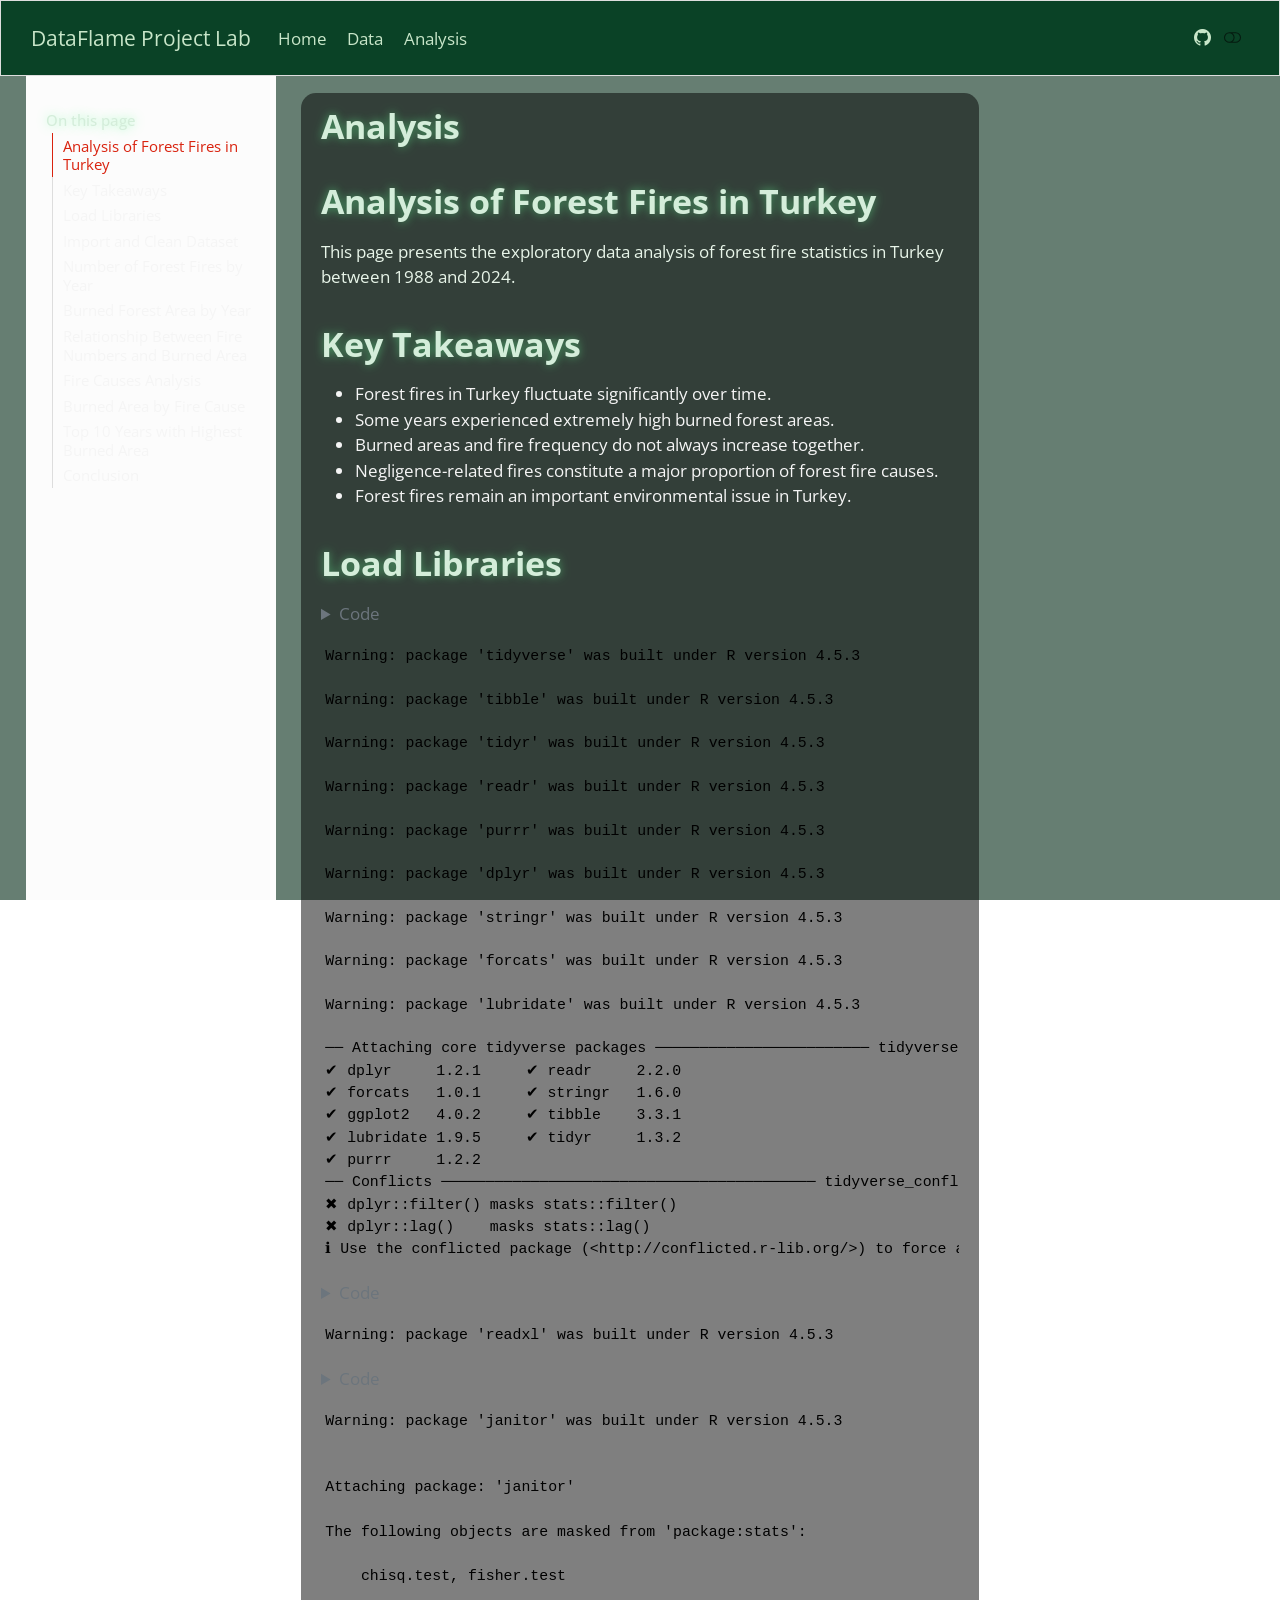
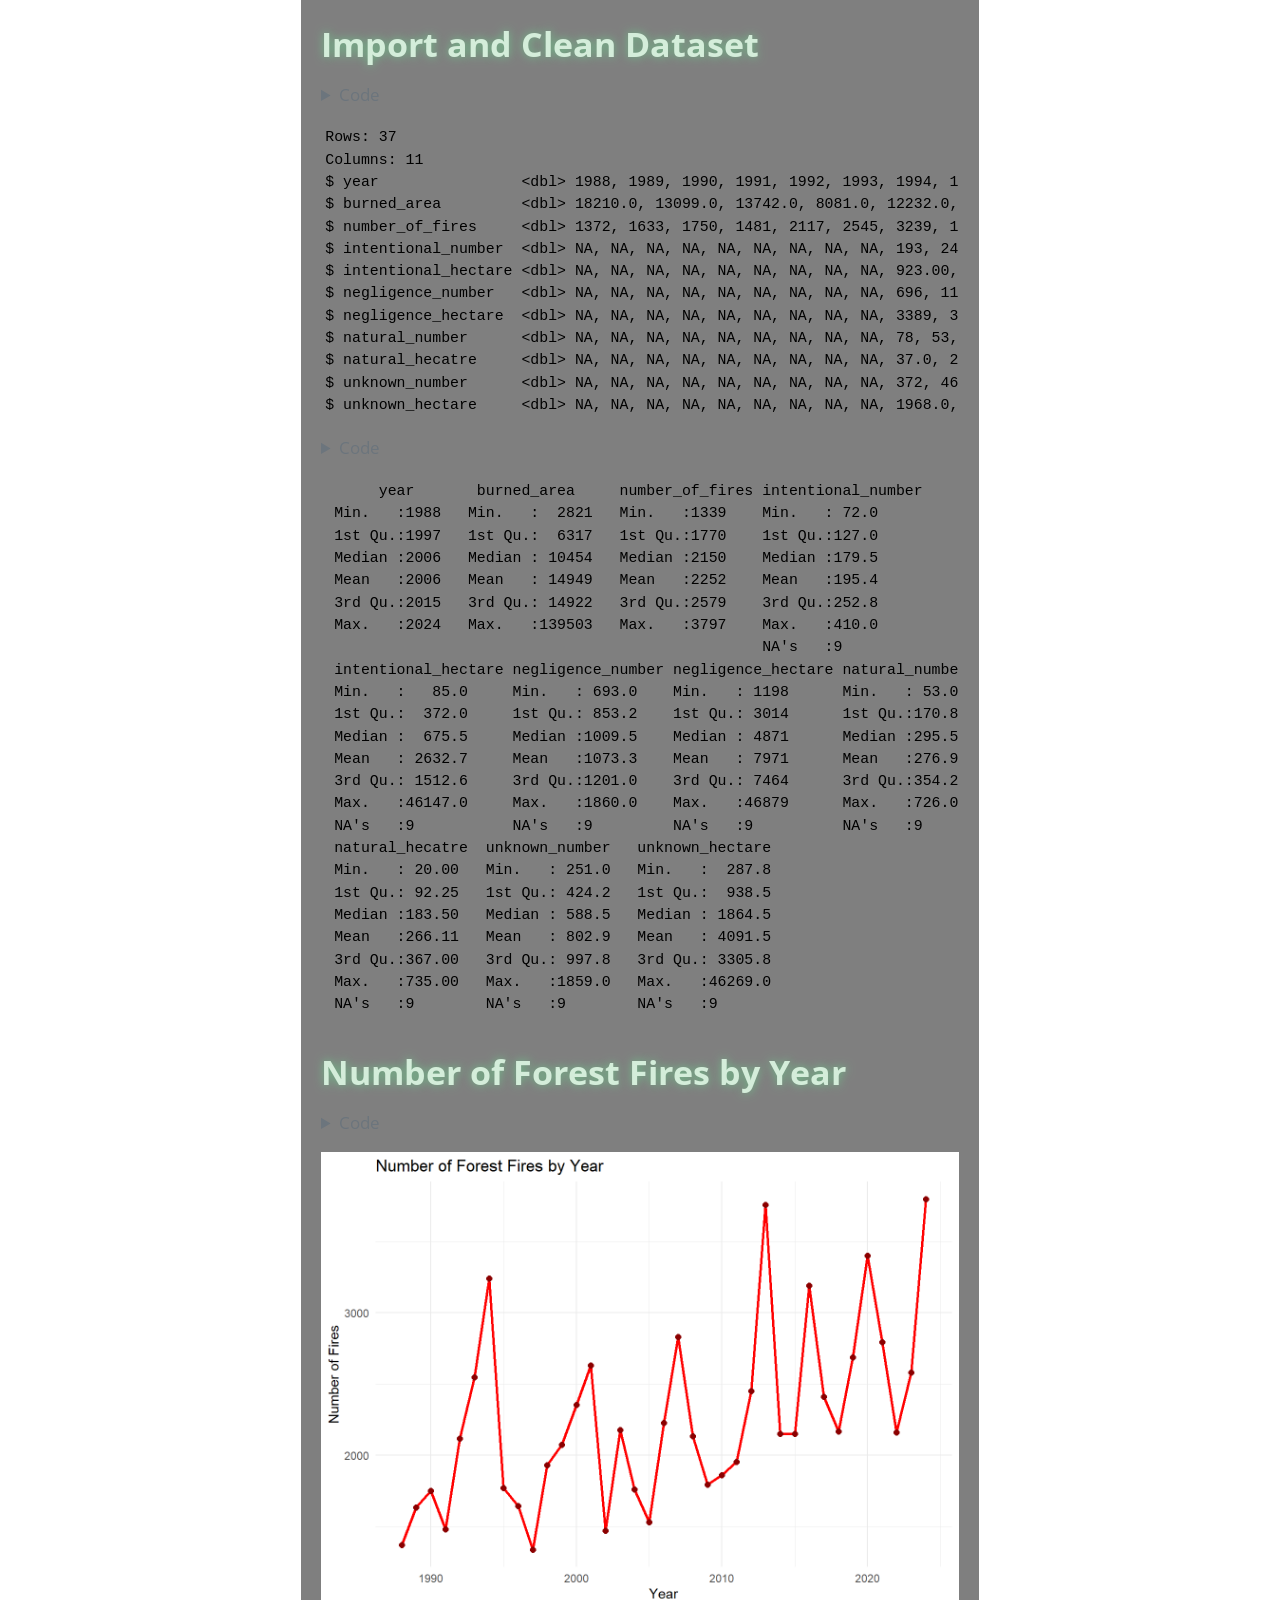
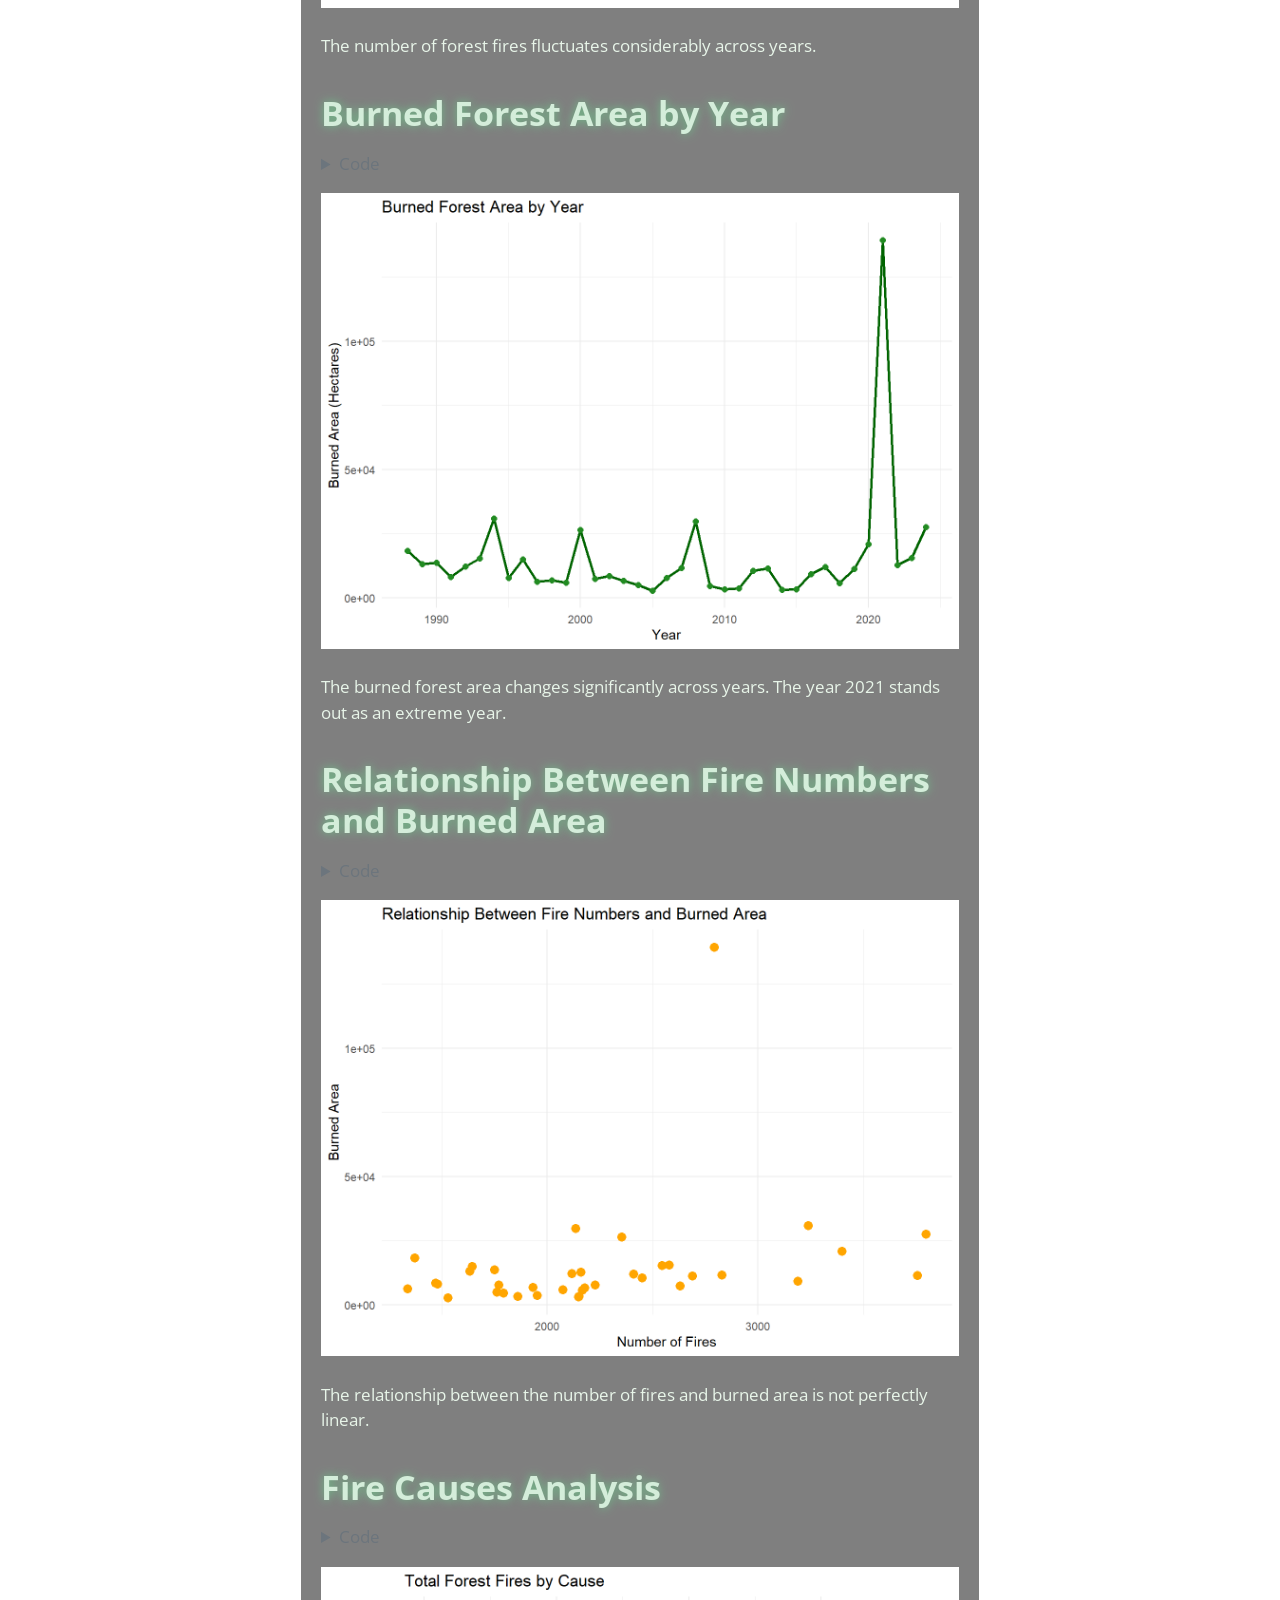
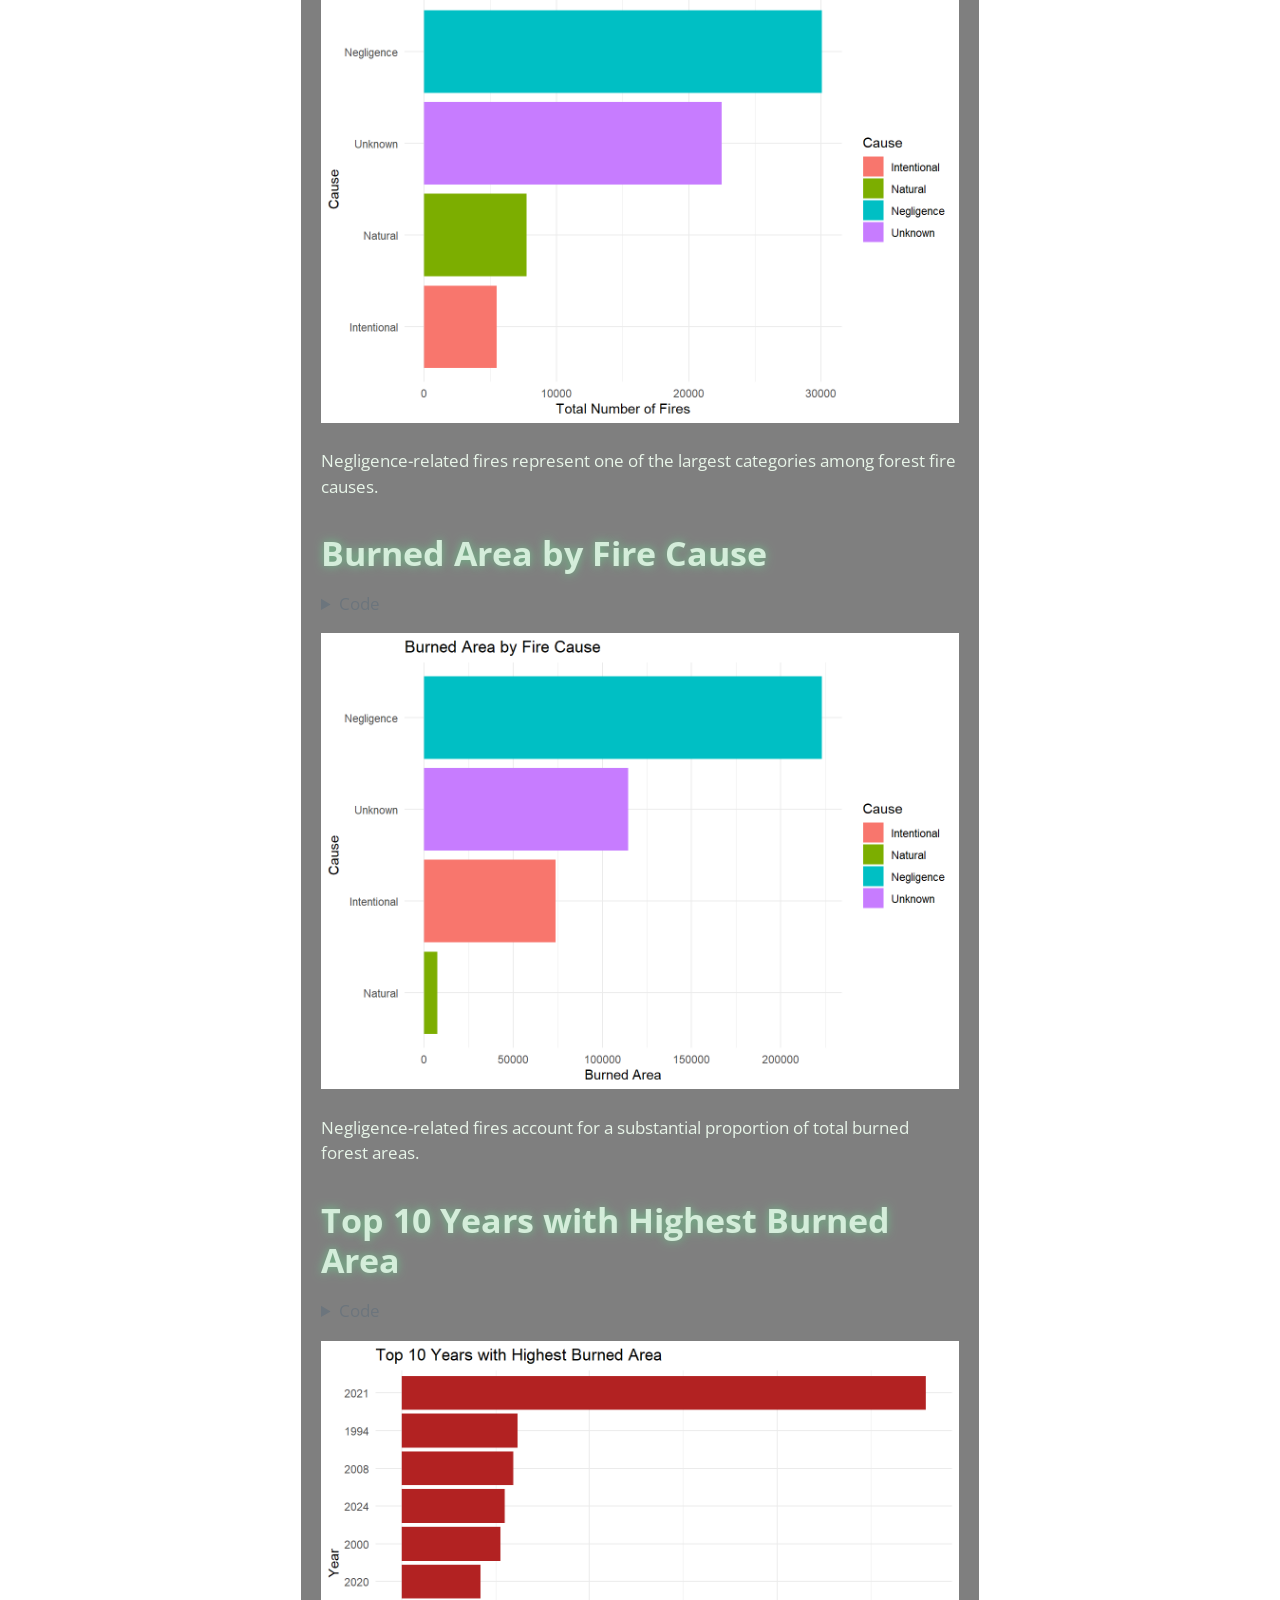
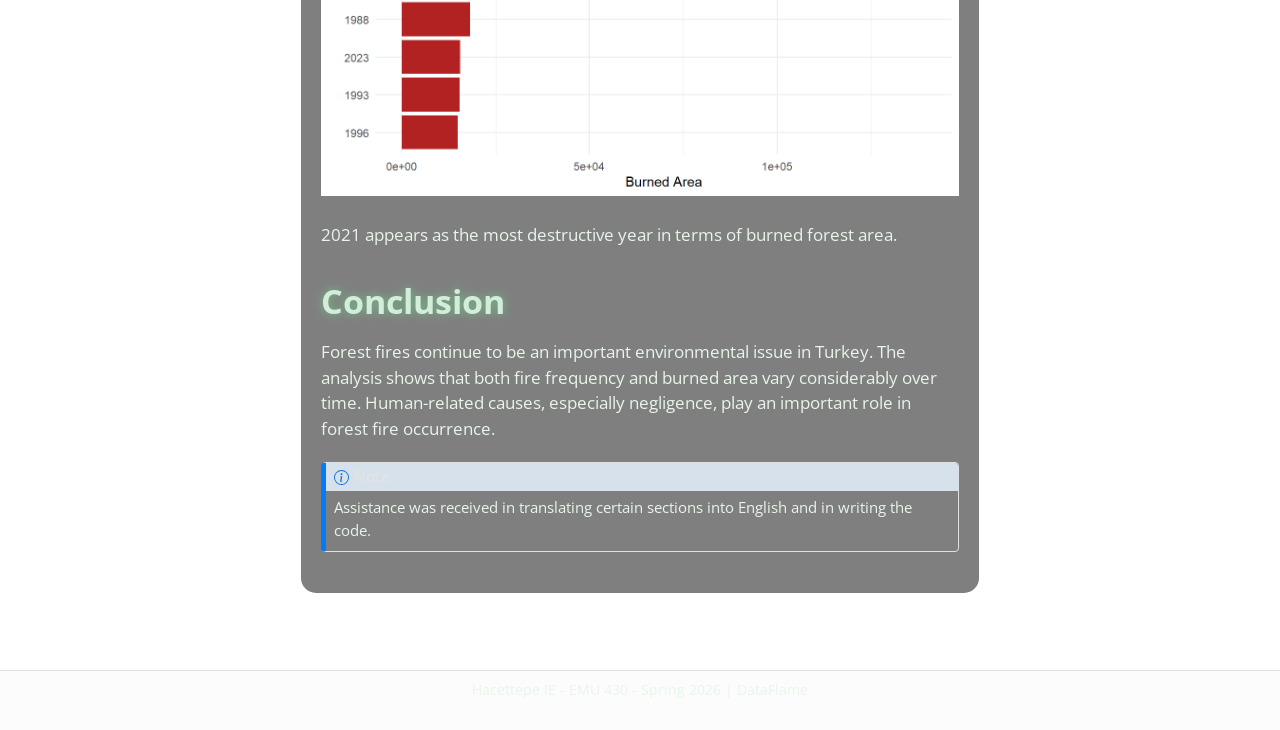
==== commit 7e58c260: "commit" ====
--- a/docs/analysis.html
+++ b/docs/analysis.html
@@ -413,7 +413,7 @@
 </div>
 <div class="cell-output cell-output-stderr">
 <pre><code>── Attaching core tidyverse packages ──────────────────────── tidyverse 2.0.0 ──
-✔ dplyr     1.2.0     ✔ readr     2.2.0
+✔ dplyr     1.2.1     ✔ readr     2.2.0
 ✔ forcats   1.0.1     ✔ stringr   1.6.0
 ✔ ggplot2   4.0.2     ✔ tibble    3.3.1
 ✔ lubridate 1.9.5     ✔ tidyr     1.3.2
--- a/docs/styles.css
+++ b/docs/styles.css
@@ -0,0 +1,44 @@
+/* 🌲 Forest Theme Background */
+body {
+  background: 
+    linear-gradient(rgba(0, 40, 20, 0.6), rgba(0, 40, 20, 0.6)),
+    url("https://images.unsplash.com/photo-1501785888041-af3ef285b470");
+    
+  background-size: cover;
+  background-position: center;
+  background-attachment: fixed;
+  color: #f5f5f5;
+}
+
+/* 🌿 Headings */
+h1, h2, h3 {
+  color: #d4edda;
+  font-weight: bold;
+  text-shadow: 0 0 10px rgba(100, 255, 150, 0.5);
+}
+
+/* 🍃 Paragraphs */
+p {
+  color: #e8f5e9;
+}
+
+/* 🌳 Main Content Box */
+main {
+  background-color: rgba(0, 0, 0, 0.5);
+  padding: 20px;
+  border-radius: 15px;
+}
+
+/* 🌲 Navbar */
+.navbar {
+  background-color: rgba(0, 60, 30, 0.9) !important;
+}
+
+.navbar a {
+  color: #c8e6c9 !important;
+}
+
+/* 🌱 Link Hover Effect */
+a:hover {
+  color: #81c784 !important;
+}
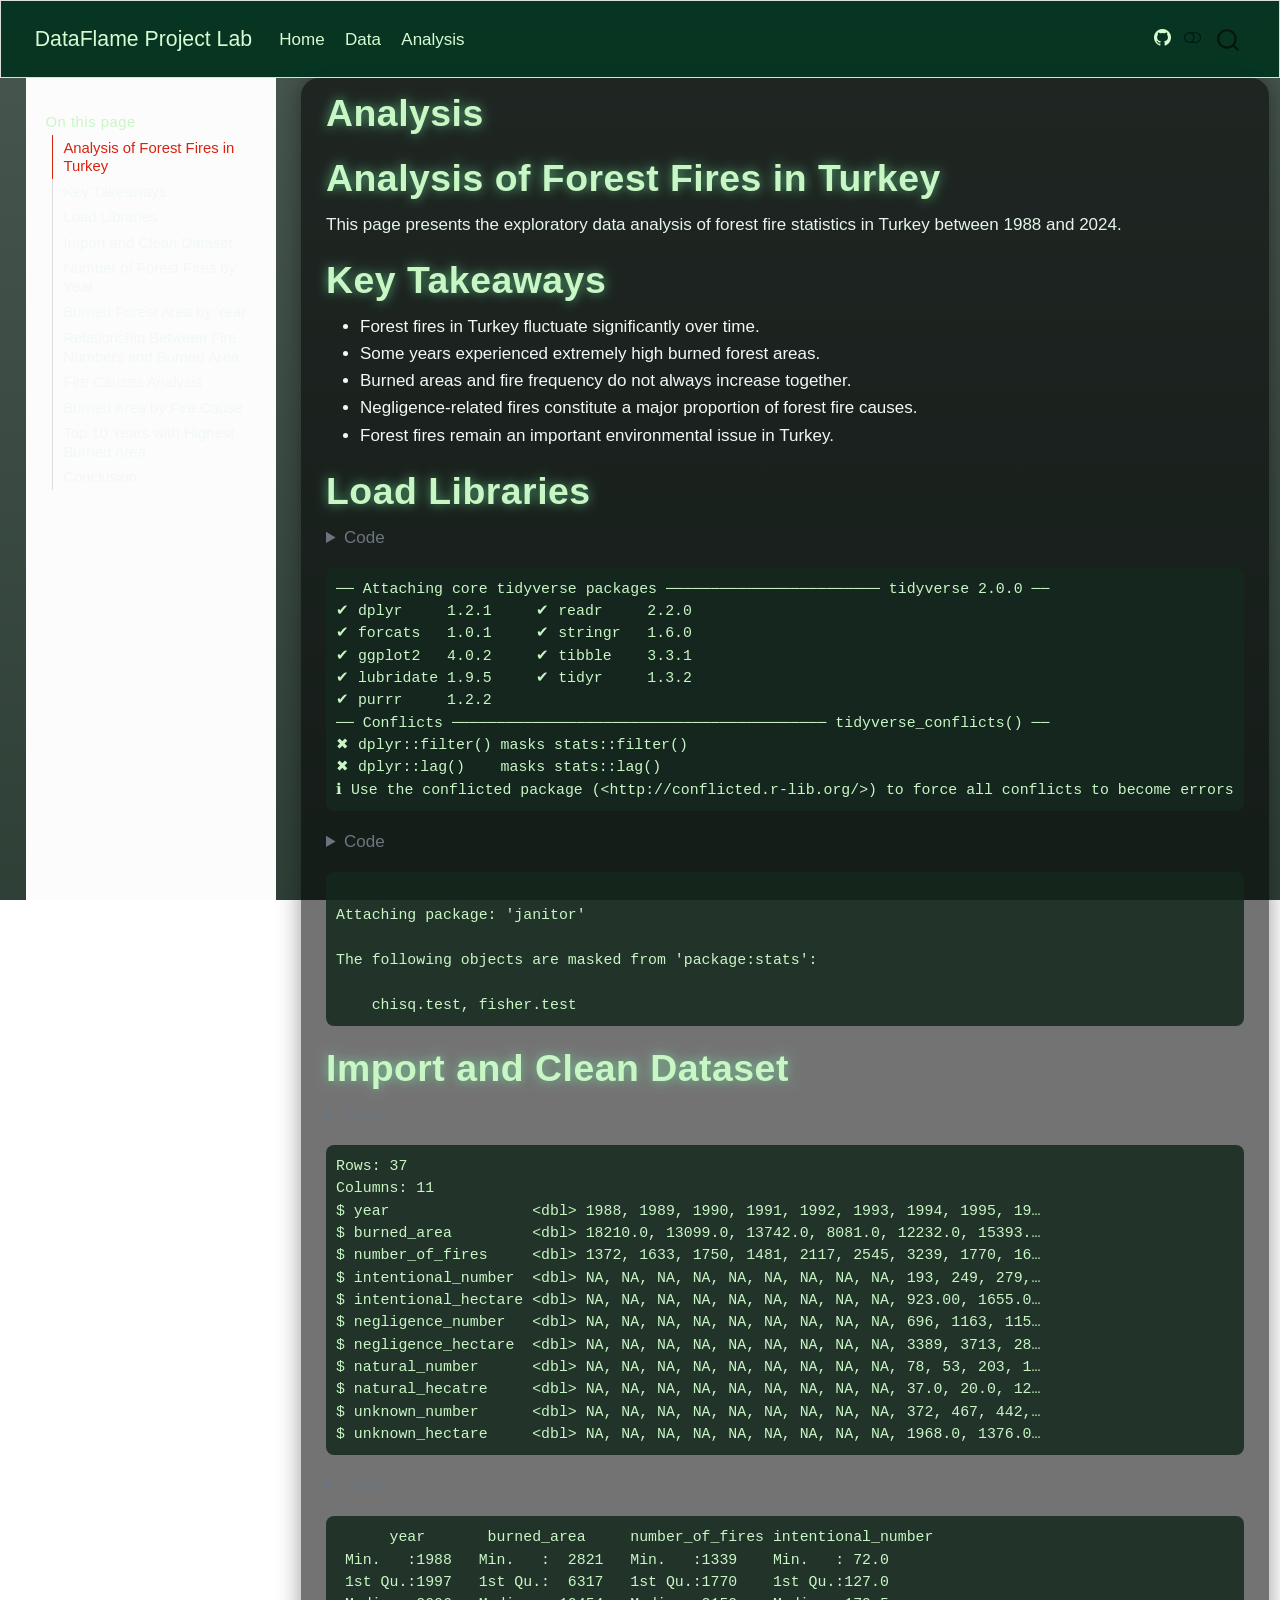
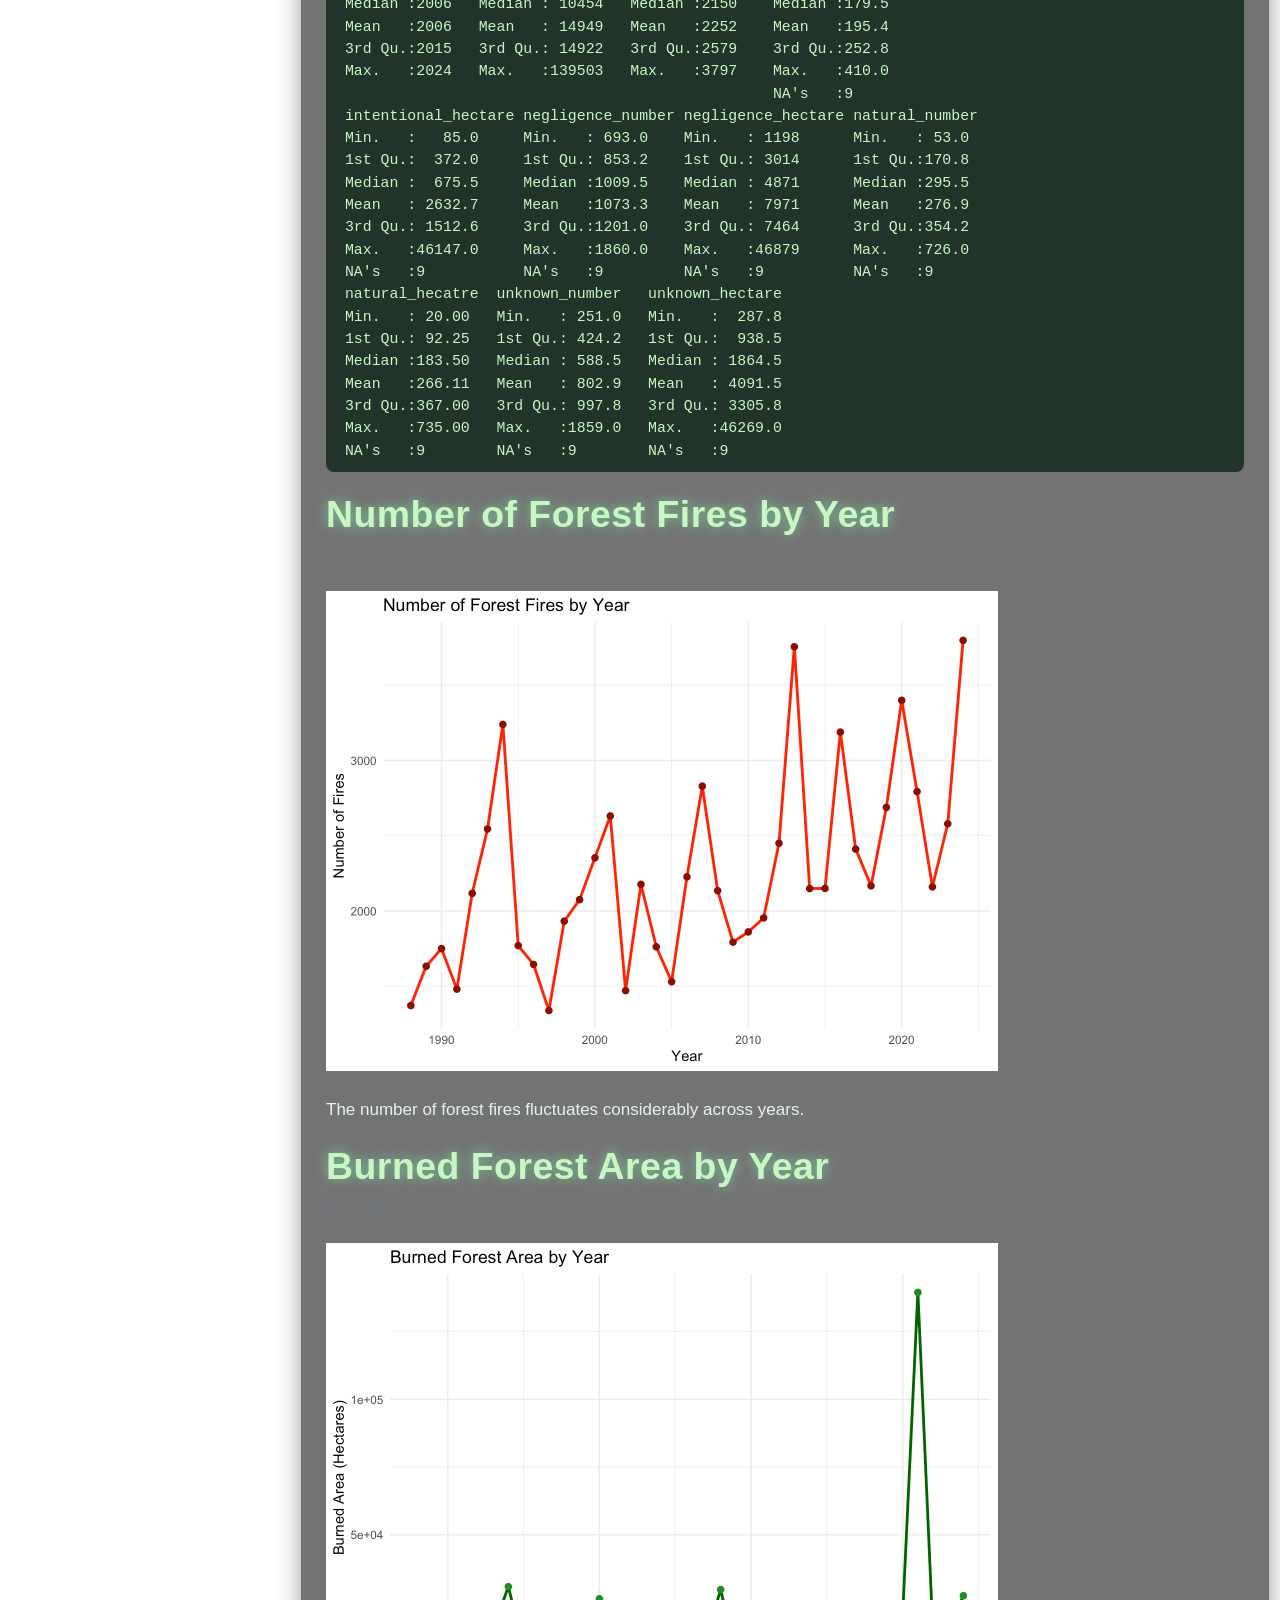
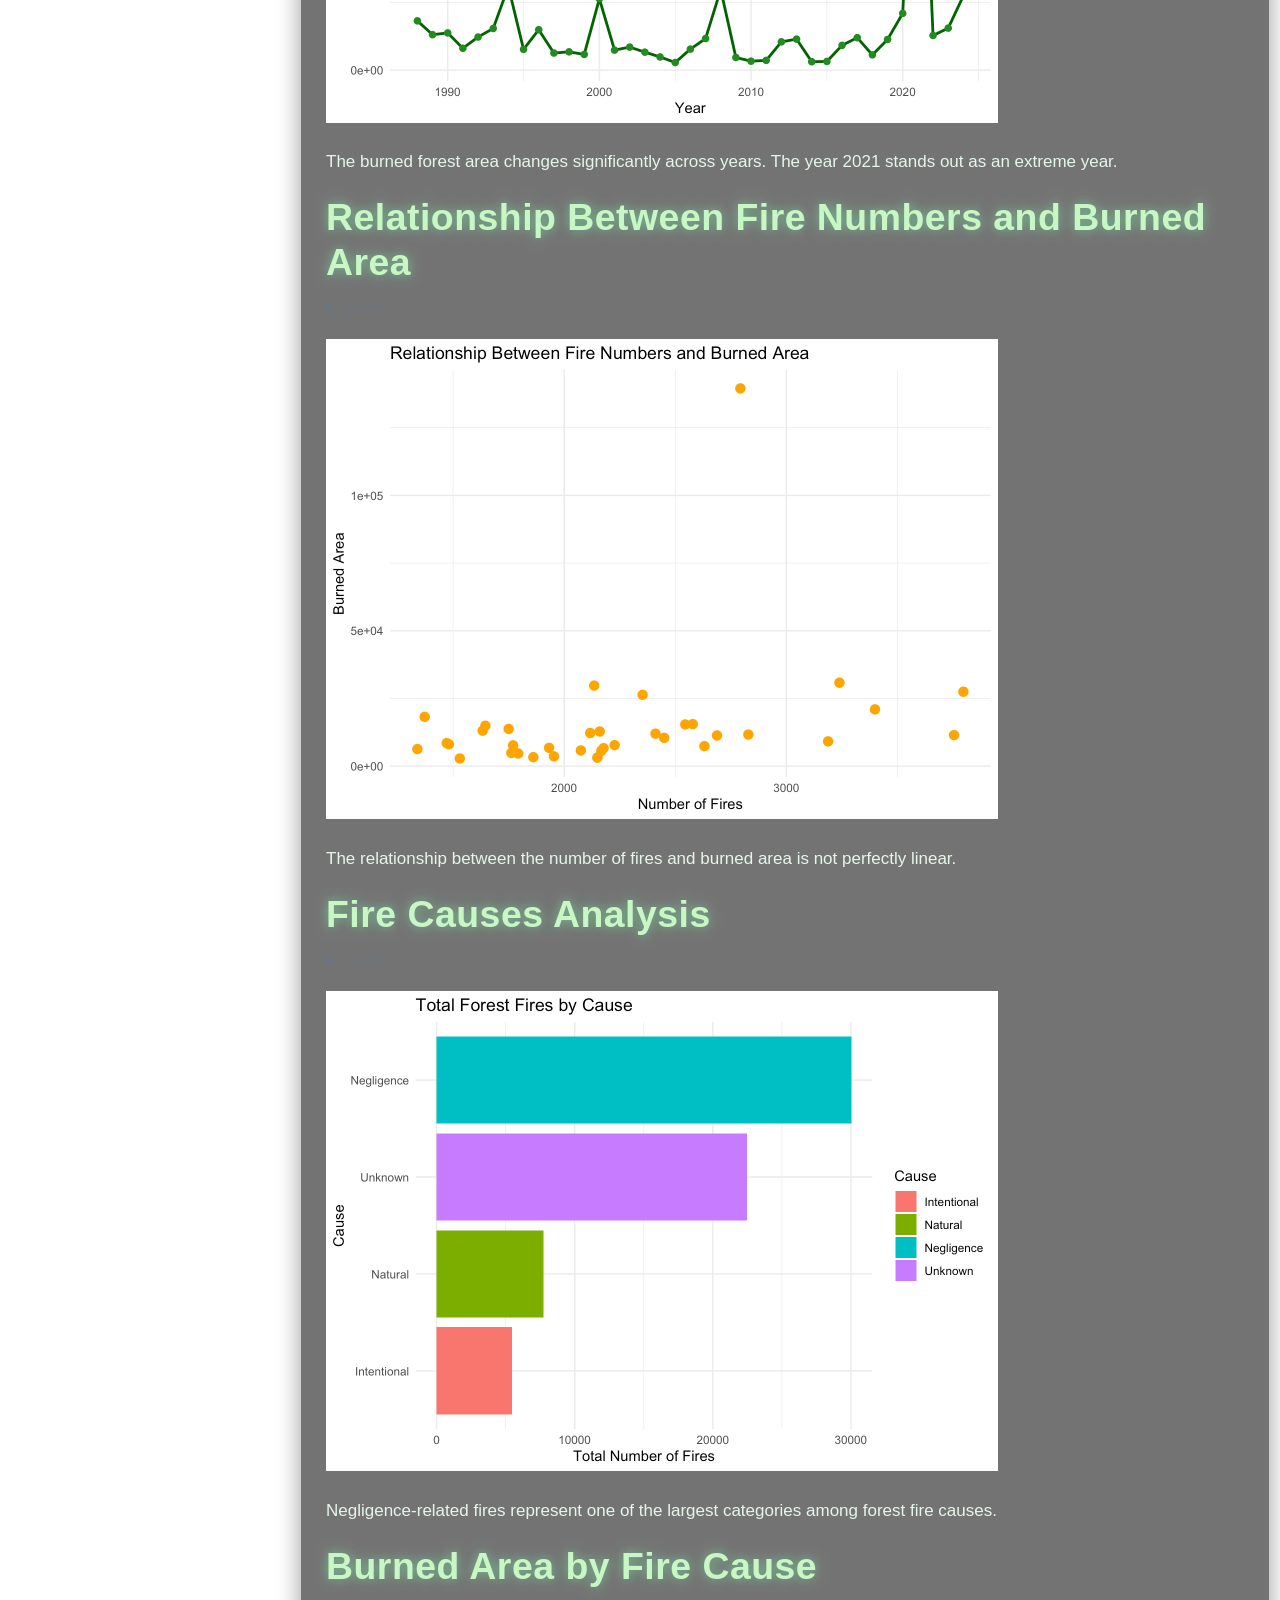
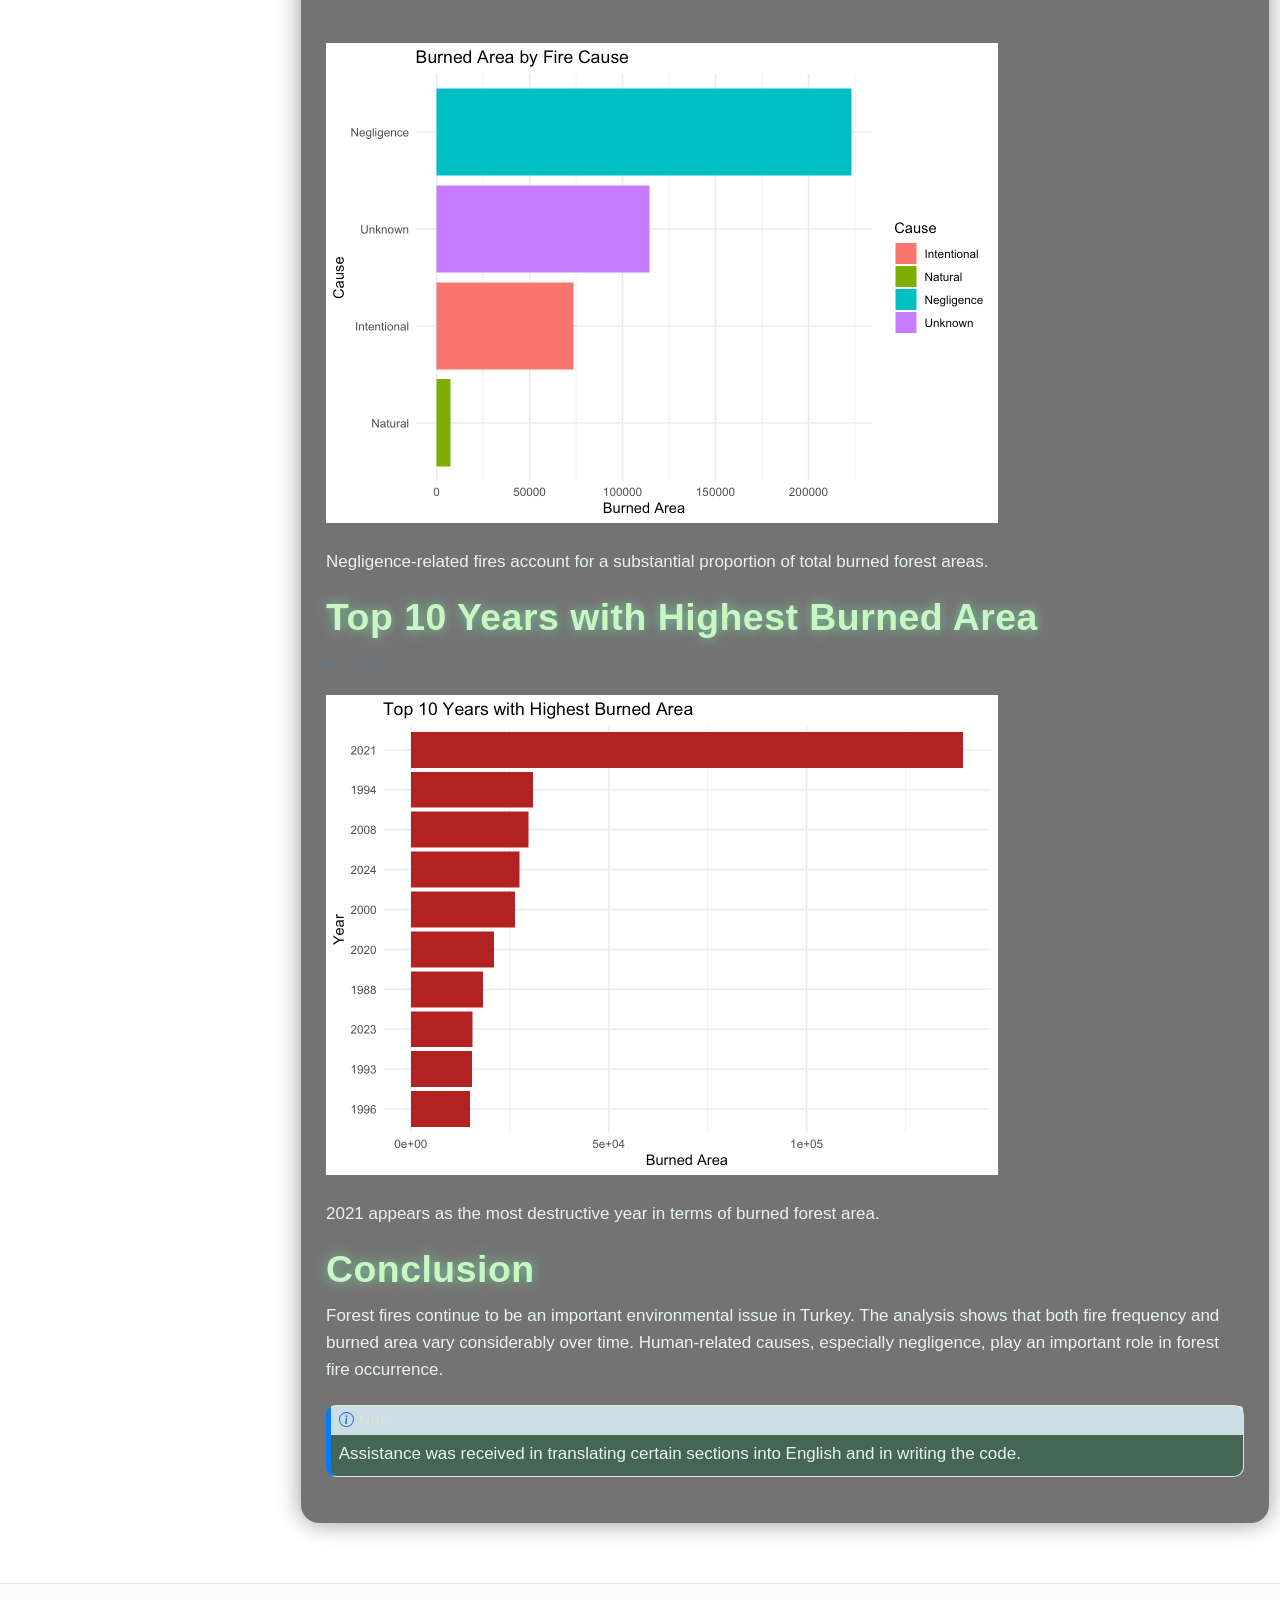
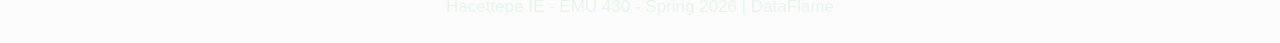
==== commit 307a1309: "commit" ====
--- a/docs/analysis.html
+++ b/docs/analysis.html
@@ -2,16 +2,13 @@
 <html xmlns="http://www.w3.org/1999/xhtml" lang="en" xml:lang="en"><head>
 
 <meta charset="utf-8">
-<meta name="generator" content="quarto-1.9.30">
+<meta name="generator" content="quarto-1.8.25">
 
 <meta name="viewport" content="width=device-width, initial-scale=1.0, user-scalable=yes">
 
 
 <title>Analysis – DataFlame Project Lab</title>
 <style>
-/* Default styles provided by pandoc.
-** See https://pandoc.org/MANUAL.html#variables-for-html for config info.
-*/
 code{white-space: pre-wrap;}
 span.smallcaps{font-variant: small-caps;}
 div.columns{display: flex; gap: min(4vw, 1.5em);}
@@ -70,18 +67,19 @@
 <meta name="quarto:offset" content="./">
 <script src="site_libs/quarto-html/quarto.js" type="module"></script>
 <script src="site_libs/quarto-html/tabsets/tabsets.js" type="module"></script>
+<script src="site_libs/quarto-html/axe/axe-check.js" type="module"></script>
 <script src="site_libs/quarto-html/popper.min.js"></script>
 <script src="site_libs/quarto-html/tippy.umd.min.js"></script>
 <script src="site_libs/quarto-html/anchor.min.js"></script>
 <link href="site_libs/quarto-html/tippy.css" rel="stylesheet">
-<link href="site_libs/quarto-html/quarto-syntax-highlighting-b6a8276bf55561bdbc268162d41bd1f7.css" rel="stylesheet" class="quarto-color-scheme" id="quarto-text-highlighting-styles">
-<link href="site_libs/quarto-html/quarto-syntax-highlighting-dark-a8da12e74b29c2e7b17644f84b91567b.css" rel="stylesheet" class="quarto-color-scheme quarto-color-alternate" id="quarto-text-highlighting-styles">
-<link href="site_libs/quarto-html/quarto-syntax-highlighting-b6a8276bf55561bdbc268162d41bd1f7.css" rel="stylesheet" class="quarto-color-scheme-extra" id="quarto-text-highlighting-styles">
+<link href="site_libs/quarto-html/quarto-syntax-highlighting-7b89279ff1a6dce999919e0e67d4d9ec.css" rel="stylesheet" class="quarto-color-scheme" id="quarto-text-highlighting-styles">
+<link href="site_libs/quarto-html/quarto-syntax-highlighting-dark-707d8167ce6003fca903bfe2be84ab7f.css" rel="stylesheet" class="quarto-color-scheme quarto-color-alternate" id="quarto-text-highlighting-styles">
+<link href="site_libs/quarto-html/quarto-syntax-highlighting-7b89279ff1a6dce999919e0e67d4d9ec.css" rel="stylesheet" class="quarto-color-scheme-extra" id="quarto-text-highlighting-styles">
 <script src="site_libs/bootstrap/bootstrap.min.js"></script>
 <link href="site_libs/bootstrap/bootstrap-icons.css" rel="stylesheet">
-<link href="site_libs/bootstrap/bootstrap-8a7bb8a3e06cc5e54db5d15903f32f38.min.css" rel="stylesheet" append-hash="true" class="quarto-color-scheme" id="quarto-bootstrap" data-mode="light">
-<link href="site_libs/bootstrap/bootstrap-dark-c748b559b5f85ef4b0a589108ee5e837.min.css" rel="stylesheet" append-hash="true" class="quarto-color-scheme quarto-color-alternate" id="quarto-bootstrap" data-mode="dark">
-<link href="site_libs/bootstrap/bootstrap-8a7bb8a3e06cc5e54db5d15903f32f38.min.css" rel="stylesheet" append-hash="true" class="quarto-color-scheme-extra" id="quarto-bootstrap" data-mode="light">
+<link href="site_libs/bootstrap/bootstrap-0e5074b58188f8d01d6da366fae00f66.min.css" rel="stylesheet" append-hash="true" class="quarto-color-scheme" id="quarto-bootstrap" data-mode="light">
+<link href="site_libs/bootstrap/bootstrap-dark-cd93109820dc32abe2ab9168c608f182.min.css" rel="stylesheet" append-hash="true" class="quarto-color-scheme quarto-color-alternate" id="quarto-bootstrap" data-mode="dark">
+<link href="site_libs/bootstrap/bootstrap-0e5074b58188f8d01d6da366fae00f66.min.css" rel="stylesheet" append-hash="true" class="quarto-color-scheme-extra" id="quarto-bootstrap" data-mode="light">
 <script id="quarto-search-options" type="application/json">{
   "location": "navbar",
   "copy-button": false,
@@ -283,6 +281,8 @@
     <nav class="navbar navbar-expand-lg " data-bs-theme="dark">
       <div class="navbar-container container-fluid">
       <div class="navbar-brand-container mx-auto">
+    <a href="./index.html" class="navbar-brand navbar-brand-logo">
+    </a>
     <a class="navbar-brand" href="./index.html">
     <span class="navbar-title">DataFlame Project Lab</span>
     </a>
@@ -385,33 +385,6 @@
 <div class="code-copy-outer-scaffold"><div class="sourceCode cell-code" id="cb1"><pre class="sourceCode r code-with-copy"><code class="sourceCode r"><span id="cb1-1"><a href="#cb1-1" aria-hidden="true" tabindex="-1"></a><span class="fu">library</span>(tidyverse)</span></code></pre></div><button title="Copy to Clipboard" class="code-copy-button"><i class="bi"></i></button></div>
 </details>
 <div class="cell-output cell-output-stderr">
-<pre><code>Warning: package 'tidyverse' was built under R version 4.5.3</code></pre>
-</div>
-<div class="cell-output cell-output-stderr">
-<pre><code>Warning: package 'tibble' was built under R version 4.5.3</code></pre>
-</div>
-<div class="cell-output cell-output-stderr">
-<pre><code>Warning: package 'tidyr' was built under R version 4.5.3</code></pre>
-</div>
-<div class="cell-output cell-output-stderr">
-<pre><code>Warning: package 'readr' was built under R version 4.5.3</code></pre>
-</div>
-<div class="cell-output cell-output-stderr">
-<pre><code>Warning: package 'purrr' was built under R version 4.5.3</code></pre>
-</div>
-<div class="cell-output cell-output-stderr">
-<pre><code>Warning: package 'dplyr' was built under R version 4.5.3</code></pre>
-</div>
-<div class="cell-output cell-output-stderr">
-<pre><code>Warning: package 'stringr' was built under R version 4.5.3</code></pre>
-</div>
-<div class="cell-output cell-output-stderr">
-<pre><code>Warning: package 'forcats' was built under R version 4.5.3</code></pre>
-</div>
-<div class="cell-output cell-output-stderr">
-<pre><code>Warning: package 'lubridate' was built under R version 4.5.3</code></pre>
-</div>
-<div class="cell-output cell-output-stderr">
 <pre><code>── Attaching core tidyverse packages ──────────────────────── tidyverse 2.0.0 ──
 ✔ dplyr     1.2.1     ✔ readr     2.2.0
 ✔ forcats   1.0.1     ✔ stringr   1.6.0
@@ -425,20 +398,11 @@
 </div>
 <details class="code-fold">
 <summary>Code</summary>
-<div class="code-copy-outer-scaffold"><div class="sourceCode cell-code" id="cb12"><pre class="sourceCode r code-with-copy"><code class="sourceCode r"><span id="cb12-1"><a href="#cb12-1" aria-hidden="true" tabindex="-1"></a><span class="fu">library</span>(readxl)</span></code></pre></div><button title="Copy to Clipboard" class="code-copy-button"><i class="bi"></i></button></div>
+<div class="code-copy-outer-scaffold"><div class="sourceCode cell-code" id="cb3"><pre class="sourceCode r code-with-copy"><code class="sourceCode r"><span id="cb3-1"><a href="#cb3-1" aria-hidden="true" tabindex="-1"></a><span class="fu">library</span>(readxl)</span>
+<span id="cb3-2"><a href="#cb3-2" aria-hidden="true" tabindex="-1"></a><span class="fu">library</span>(ggplot2)</span>
+<span id="cb3-3"><a href="#cb3-3" aria-hidden="true" tabindex="-1"></a><span class="fu">library</span>(dplyr)</span>
+<span id="cb3-4"><a href="#cb3-4" aria-hidden="true" tabindex="-1"></a><span class="fu">library</span>(janitor)</span></code></pre></div><button title="Copy to Clipboard" class="code-copy-button"><i class="bi"></i></button></div>
 </details>
-<div class="cell-output cell-output-stderr">
-<pre><code>Warning: package 'readxl' was built under R version 4.5.3</code></pre>
-</div>
-<details class="code-fold">
-<summary>Code</summary>
-<div class="code-copy-outer-scaffold"><div class="sourceCode cell-code" id="cb14"><pre class="sourceCode r code-with-copy"><code class="sourceCode r"><span id="cb14-1"><a href="#cb14-1" aria-hidden="true" tabindex="-1"></a><span class="fu">library</span>(ggplot2)</span>
-<span id="cb14-2"><a href="#cb14-2" aria-hidden="true" tabindex="-1"></a><span class="fu">library</span>(dplyr)</span>
-<span id="cb14-3"><a href="#cb14-3" aria-hidden="true" tabindex="-1"></a><span class="fu">library</span>(janitor)</span></code></pre></div><button title="Copy to Clipboard" class="code-copy-button"><i class="bi"></i></button></div>
-</details>
-<div class="cell-output cell-output-stderr">
-<pre><code>Warning: package 'janitor' was built under R version 4.5.3</code></pre>
-</div>
 <div class="cell-output cell-output-stderr">
 <pre><code>
 Attaching package: 'janitor'
@@ -454,12 +418,12 @@
 <div class="cell">
 <details class="code-fold">
 <summary>Code</summary>
-<div class="code-copy-outer-scaffold"><div class="sourceCode cell-code" id="cb17"><pre class="sourceCode r code-with-copy"><code class="sourceCode r"><span id="cb17-1"><a href="#cb17-1" aria-hidden="true" tabindex="-1"></a>fires <span class="ot">&lt;-</span> <span class="fu">read_excel</span>(<span class="st">"forest_fires.xlsx"</span>) <span class="sc">%&gt;%</span></span>
-<span id="cb17-2"><a href="#cb17-2" aria-hidden="true" tabindex="-1"></a>  <span class="fu">clean_names</span>() <span class="sc">%&gt;%</span></span>
-<span id="cb17-3"><a href="#cb17-3" aria-hidden="true" tabindex="-1"></a>  <span class="fu">mutate</span>(<span class="fu">across</span>(<span class="fu">everything</span>(), <span class="sc">~</span><span class="fu">na_if</span>(<span class="fu">as.character</span>(.), <span class="st">"-"</span>))) <span class="sc">%&gt;%</span></span>
-<span id="cb17-4"><a href="#cb17-4" aria-hidden="true" tabindex="-1"></a>  <span class="fu">mutate</span>(<span class="fu">across</span>(<span class="fu">everything</span>(), <span class="sc">~</span><span class="fu">as.numeric</span>(<span class="fu">gsub</span>(<span class="st">","</span>, <span class="st">"."</span>, .))))</span>
-<span id="cb17-5"><a href="#cb17-5" aria-hidden="true" tabindex="-1"></a></span>
-<span id="cb17-6"><a href="#cb17-6" aria-hidden="true" tabindex="-1"></a><span class="fu">glimpse</span>(fires)</span></code></pre></div><button title="Copy to Clipboard" class="code-copy-button"><i class="bi"></i></button></div>
+<div class="code-copy-outer-scaffold"><div class="sourceCode cell-code" id="cb5"><pre class="sourceCode r code-with-copy"><code class="sourceCode r"><span id="cb5-1"><a href="#cb5-1" aria-hidden="true" tabindex="-1"></a>fires <span class="ot">&lt;-</span> <span class="fu">read_excel</span>(<span class="st">"forest_fires.xlsx"</span>) <span class="sc">%&gt;%</span></span>
+<span id="cb5-2"><a href="#cb5-2" aria-hidden="true" tabindex="-1"></a>  <span class="fu">clean_names</span>() <span class="sc">%&gt;%</span></span>
+<span id="cb5-3"><a href="#cb5-3" aria-hidden="true" tabindex="-1"></a>  <span class="fu">mutate</span>(<span class="fu">across</span>(<span class="fu">everything</span>(), <span class="sc">~</span><span class="fu">na_if</span>(<span class="fu">as.character</span>(.), <span class="st">"-"</span>))) <span class="sc">%&gt;%</span></span>
+<span id="cb5-4"><a href="#cb5-4" aria-hidden="true" tabindex="-1"></a>  <span class="fu">mutate</span>(<span class="fu">across</span>(<span class="fu">everything</span>(), <span class="sc">~</span><span class="fu">as.numeric</span>(<span class="fu">gsub</span>(<span class="st">","</span>, <span class="st">"."</span>, .))))</span>
+<span id="cb5-5"><a href="#cb5-5" aria-hidden="true" tabindex="-1"></a></span>
+<span id="cb5-6"><a href="#cb5-6" aria-hidden="true" tabindex="-1"></a><span class="fu">glimpse</span>(fires)</span></code></pre></div><button title="Copy to Clipboard" class="code-copy-button"><i class="bi"></i></button></div>
 </details>
 <div class="cell-output cell-output-stdout">
 <pre><code>Rows: 37
@@ -478,7 +442,7 @@
 </div>
 <details class="code-fold">
 <summary>Code</summary>
-<div class="code-copy-outer-scaffold"><div class="sourceCode cell-code" id="cb19"><pre class="sourceCode r code-with-copy"><code class="sourceCode r"><span id="cb19-1"><a href="#cb19-1" aria-hidden="true" tabindex="-1"></a><span class="fu">summary</span>(fires)</span></code></pre></div><button title="Copy to Clipboard" class="code-copy-button"><i class="bi"></i></button></div>
+<div class="code-copy-outer-scaffold"><div class="sourceCode cell-code" id="cb7"><pre class="sourceCode r code-with-copy"><code class="sourceCode r"><span id="cb7-1"><a href="#cb7-1" aria-hidden="true" tabindex="-1"></a><span class="fu">summary</span>(fires)</span></code></pre></div><button title="Copy to Clipboard" class="code-copy-button"><i class="bi"></i></button></div>
 </details>
 <div class="cell-output cell-output-stdout">
 <pre><code>      year       burned_area     number_of_fires intentional_number
@@ -513,15 +477,15 @@
 <div class="cell">
 <details class="code-fold">
 <summary>Code</summary>
-<div class="code-copy-outer-scaffold"><div class="sourceCode cell-code" id="cb21"><pre class="sourceCode r code-with-copy"><code class="sourceCode r"><span id="cb21-1"><a href="#cb21-1" aria-hidden="true" tabindex="-1"></a><span class="fu">ggplot</span>(fires, <span class="fu">aes</span>(<span class="at">x =</span> year, <span class="at">y =</span> number_of_fires)) <span class="sc">+</span></span>
-<span id="cb21-2"><a href="#cb21-2" aria-hidden="true" tabindex="-1"></a>  <span class="fu">geom_line</span>(<span class="at">color =</span> <span class="st">"red"</span>, <span class="at">linewidth =</span> <span class="dv">1</span>) <span class="sc">+</span></span>
-<span id="cb21-3"><a href="#cb21-3" aria-hidden="true" tabindex="-1"></a>  <span class="fu">geom_point</span>(<span class="at">color =</span> <span class="st">"darkred"</span>, <span class="at">size =</span> <span class="dv">2</span>) <span class="sc">+</span></span>
-<span id="cb21-4"><a href="#cb21-4" aria-hidden="true" tabindex="-1"></a>  <span class="fu">labs</span>(</span>
-<span id="cb21-5"><a href="#cb21-5" aria-hidden="true" tabindex="-1"></a>    <span class="at">title =</span> <span class="st">"Number of Forest Fires by Year"</span>,</span>
-<span id="cb21-6"><a href="#cb21-6" aria-hidden="true" tabindex="-1"></a>    <span class="at">x =</span> <span class="st">"Year"</span>,</span>
-<span id="cb21-7"><a href="#cb21-7" aria-hidden="true" tabindex="-1"></a>    <span class="at">y =</span> <span class="st">"Number of Fires"</span></span>
-<span id="cb21-8"><a href="#cb21-8" aria-hidden="true" tabindex="-1"></a>  ) <span class="sc">+</span></span>
-<span id="cb21-9"><a href="#cb21-9" aria-hidden="true" tabindex="-1"></a>  <span class="fu">theme_minimal</span>()</span></code></pre></div><button title="Copy to Clipboard" class="code-copy-button"><i class="bi"></i></button></div>
+<div class="code-copy-outer-scaffold"><div class="sourceCode cell-code" id="cb9"><pre class="sourceCode r code-with-copy"><code class="sourceCode r"><span id="cb9-1"><a href="#cb9-1" aria-hidden="true" tabindex="-1"></a><span class="fu">ggplot</span>(fires, <span class="fu">aes</span>(<span class="at">x =</span> year, <span class="at">y =</span> number_of_fires)) <span class="sc">+</span></span>
+<span id="cb9-2"><a href="#cb9-2" aria-hidden="true" tabindex="-1"></a>  <span class="fu">geom_line</span>(<span class="at">color =</span> <span class="st">"red"</span>, <span class="at">linewidth =</span> <span class="dv">1</span>) <span class="sc">+</span></span>
+<span id="cb9-3"><a href="#cb9-3" aria-hidden="true" tabindex="-1"></a>  <span class="fu">geom_point</span>(<span class="at">color =</span> <span class="st">"darkred"</span>, <span class="at">size =</span> <span class="dv">2</span>) <span class="sc">+</span></span>
+<span id="cb9-4"><a href="#cb9-4" aria-hidden="true" tabindex="-1"></a>  <span class="fu">labs</span>(</span>
+<span id="cb9-5"><a href="#cb9-5" aria-hidden="true" tabindex="-1"></a>    <span class="at">title =</span> <span class="st">"Number of Forest Fires by Year"</span>,</span>
+<span id="cb9-6"><a href="#cb9-6" aria-hidden="true" tabindex="-1"></a>    <span class="at">x =</span> <span class="st">"Year"</span>,</span>
+<span id="cb9-7"><a href="#cb9-7" aria-hidden="true" tabindex="-1"></a>    <span class="at">y =</span> <span class="st">"Number of Fires"</span></span>
+<span id="cb9-8"><a href="#cb9-8" aria-hidden="true" tabindex="-1"></a>  ) <span class="sc">+</span></span>
+<span id="cb9-9"><a href="#cb9-9" aria-hidden="true" tabindex="-1"></a>  <span class="fu">theme_minimal</span>()</span></code></pre></div><button title="Copy to Clipboard" class="code-copy-button"><i class="bi"></i></button></div>
 </details>
 <div class="cell-output-display">
 <div>
@@ -538,15 +502,15 @@
 <div class="cell">
 <details class="code-fold">
 <summary>Code</summary>
-<div class="code-copy-outer-scaffold"><div class="sourceCode cell-code" id="cb22"><pre class="sourceCode r code-with-copy"><code class="sourceCode r"><span id="cb22-1"><a href="#cb22-1" aria-hidden="true" tabindex="-1"></a><span class="fu">ggplot</span>(fires, <span class="fu">aes</span>(<span class="at">x =</span> year, <span class="at">y =</span> burned_area)) <span class="sc">+</span></span>
-<span id="cb22-2"><a href="#cb22-2" aria-hidden="true" tabindex="-1"></a>  <span class="fu">geom_line</span>(<span class="at">color =</span> <span class="st">"darkgreen"</span>, <span class="at">linewidth =</span> <span class="dv">1</span>) <span class="sc">+</span></span>
-<span id="cb22-3"><a href="#cb22-3" aria-hidden="true" tabindex="-1"></a>  <span class="fu">geom_point</span>(<span class="at">color =</span> <span class="st">"forestgreen"</span>, <span class="at">size =</span> <span class="dv">2</span>) <span class="sc">+</span></span>
-<span id="cb22-4"><a href="#cb22-4" aria-hidden="true" tabindex="-1"></a>  <span class="fu">labs</span>(</span>
-<span id="cb22-5"><a href="#cb22-5" aria-hidden="true" tabindex="-1"></a>    <span class="at">title =</span> <span class="st">"Burned Forest Area by Year"</span>,</span>
-<span id="cb22-6"><a href="#cb22-6" aria-hidden="true" tabindex="-1"></a>    <span class="at">x =</span> <span class="st">"Year"</span>,</span>
-<span id="cb22-7"><a href="#cb22-7" aria-hidden="true" tabindex="-1"></a>    <span class="at">y =</span> <span class="st">"Burned Area (Hectares)"</span></span>
-<span id="cb22-8"><a href="#cb22-8" aria-hidden="true" tabindex="-1"></a>  ) <span class="sc">+</span></span>
-<span id="cb22-9"><a href="#cb22-9" aria-hidden="true" tabindex="-1"></a>  <span class="fu">theme_minimal</span>()</span></code></pre></div><button title="Copy to Clipboard" class="code-copy-button"><i class="bi"></i></button></div>
+<div class="code-copy-outer-scaffold"><div class="sourceCode cell-code" id="cb10"><pre class="sourceCode r code-with-copy"><code class="sourceCode r"><span id="cb10-1"><a href="#cb10-1" aria-hidden="true" tabindex="-1"></a><span class="fu">ggplot</span>(fires, <span class="fu">aes</span>(<span class="at">x =</span> year, <span class="at">y =</span> burned_area)) <span class="sc">+</span></span>
+<span id="cb10-2"><a href="#cb10-2" aria-hidden="true" tabindex="-1"></a>  <span class="fu">geom_line</span>(<span class="at">color =</span> <span class="st">"darkgreen"</span>, <span class="at">linewidth =</span> <span class="dv">1</span>) <span class="sc">+</span></span>
+<span id="cb10-3"><a href="#cb10-3" aria-hidden="true" tabindex="-1"></a>  <span class="fu">geom_point</span>(<span class="at">color =</span> <span class="st">"forestgreen"</span>, <span class="at">size =</span> <span class="dv">2</span>) <span class="sc">+</span></span>
+<span id="cb10-4"><a href="#cb10-4" aria-hidden="true" tabindex="-1"></a>  <span class="fu">labs</span>(</span>
+<span id="cb10-5"><a href="#cb10-5" aria-hidden="true" tabindex="-1"></a>    <span class="at">title =</span> <span class="st">"Burned Forest Area by Year"</span>,</span>
+<span id="cb10-6"><a href="#cb10-6" aria-hidden="true" tabindex="-1"></a>    <span class="at">x =</span> <span class="st">"Year"</span>,</span>
+<span id="cb10-7"><a href="#cb10-7" aria-hidden="true" tabindex="-1"></a>    <span class="at">y =</span> <span class="st">"Burned Area (Hectares)"</span></span>
+<span id="cb10-8"><a href="#cb10-8" aria-hidden="true" tabindex="-1"></a>  ) <span class="sc">+</span></span>
+<span id="cb10-9"><a href="#cb10-9" aria-hidden="true" tabindex="-1"></a>  <span class="fu">theme_minimal</span>()</span></code></pre></div><button title="Copy to Clipboard" class="code-copy-button"><i class="bi"></i></button></div>
 </details>
 <div class="cell-output-display">
 <div>
@@ -563,14 +527,14 @@
 <div class="cell">
 <details class="code-fold">
 <summary>Code</summary>
-<div class="code-copy-outer-scaffold"><div class="sourceCode cell-code" id="cb23"><pre class="sourceCode r code-with-copy"><code class="sourceCode r"><span id="cb23-1"><a href="#cb23-1" aria-hidden="true" tabindex="-1"></a><span class="fu">ggplot</span>(fires, <span class="fu">aes</span>(<span class="at">x =</span> number_of_fires, <span class="at">y =</span> burned_area)) <span class="sc">+</span></span>
-<span id="cb23-2"><a href="#cb23-2" aria-hidden="true" tabindex="-1"></a>  <span class="fu">geom_point</span>(<span class="at">color =</span> <span class="st">"orange"</span>, <span class="at">size =</span> <span class="dv">3</span>) <span class="sc">+</span></span>
-<span id="cb23-3"><a href="#cb23-3" aria-hidden="true" tabindex="-1"></a>  <span class="fu">labs</span>(</span>
-<span id="cb23-4"><a href="#cb23-4" aria-hidden="true" tabindex="-1"></a>    <span class="at">title =</span> <span class="st">"Relationship Between Fire Numbers and Burned Area"</span>,</span>
-<span id="cb23-5"><a href="#cb23-5" aria-hidden="true" tabindex="-1"></a>    <span class="at">x =</span> <span class="st">"Number of Fires"</span>,</span>
-<span id="cb23-6"><a href="#cb23-6" aria-hidden="true" tabindex="-1"></a>    <span class="at">y =</span> <span class="st">"Burned Area"</span></span>
-<span id="cb23-7"><a href="#cb23-7" aria-hidden="true" tabindex="-1"></a>  ) <span class="sc">+</span></span>
-<span id="cb23-8"><a href="#cb23-8" aria-hidden="true" tabindex="-1"></a>  <span class="fu">theme_minimal</span>()</span></code></pre></div><button title="Copy to Clipboard" class="code-copy-button"><i class="bi"></i></button></div>
+<div class="code-copy-outer-scaffold"><div class="sourceCode cell-code" id="cb11"><pre class="sourceCode r code-with-copy"><code class="sourceCode r"><span id="cb11-1"><a href="#cb11-1" aria-hidden="true" tabindex="-1"></a><span class="fu">ggplot</span>(fires, <span class="fu">aes</span>(<span class="at">x =</span> number_of_fires, <span class="at">y =</span> burned_area)) <span class="sc">+</span></span>
+<span id="cb11-2"><a href="#cb11-2" aria-hidden="true" tabindex="-1"></a>  <span class="fu">geom_point</span>(<span class="at">color =</span> <span class="st">"orange"</span>, <span class="at">size =</span> <span class="dv">3</span>) <span class="sc">+</span></span>
+<span id="cb11-3"><a href="#cb11-3" aria-hidden="true" tabindex="-1"></a>  <span class="fu">labs</span>(</span>
+<span id="cb11-4"><a href="#cb11-4" aria-hidden="true" tabindex="-1"></a>    <span class="at">title =</span> <span class="st">"Relationship Between Fire Numbers and Burned Area"</span>,</span>
+<span id="cb11-5"><a href="#cb11-5" aria-hidden="true" tabindex="-1"></a>    <span class="at">x =</span> <span class="st">"Number of Fires"</span>,</span>
+<span id="cb11-6"><a href="#cb11-6" aria-hidden="true" tabindex="-1"></a>    <span class="at">y =</span> <span class="st">"Burned Area"</span></span>
+<span id="cb11-7"><a href="#cb11-7" aria-hidden="true" tabindex="-1"></a>  ) <span class="sc">+</span></span>
+<span id="cb11-8"><a href="#cb11-8" aria-hidden="true" tabindex="-1"></a>  <span class="fu">theme_minimal</span>()</span></code></pre></div><button title="Copy to Clipboard" class="code-copy-button"><i class="bi"></i></button></div>
 </details>
 <div class="cell-output-display">
 <div>
@@ -587,28 +551,28 @@
 <div class="cell">
 <details class="code-fold">
 <summary>Code</summary>
-<div class="code-copy-outer-scaffold"><div class="sourceCode cell-code" id="cb24"><pre class="sourceCode r code-with-copy"><code class="sourceCode r"><span id="cb24-1"><a href="#cb24-1" aria-hidden="true" tabindex="-1"></a>causes <span class="ot">&lt;-</span> fires <span class="sc">%&gt;%</span></span>
-<span id="cb24-2"><a href="#cb24-2" aria-hidden="true" tabindex="-1"></a>  <span class="fu">summarise</span>(</span>
-<span id="cb24-3"><a href="#cb24-3" aria-hidden="true" tabindex="-1"></a>    <span class="at">Intentional =</span> <span class="fu">sum</span>(intentional_number, <span class="at">na.rm =</span> <span class="cn">TRUE</span>),</span>
-<span id="cb24-4"><a href="#cb24-4" aria-hidden="true" tabindex="-1"></a>    <span class="at">Negligence =</span> <span class="fu">sum</span>(negligence_number, <span class="at">na.rm =</span> <span class="cn">TRUE</span>),</span>
-<span id="cb24-5"><a href="#cb24-5" aria-hidden="true" tabindex="-1"></a>    <span class="at">Natural =</span> <span class="fu">sum</span>(natural_number, <span class="at">na.rm =</span> <span class="cn">TRUE</span>),</span>
-<span id="cb24-6"><a href="#cb24-6" aria-hidden="true" tabindex="-1"></a>    <span class="at">Unknown =</span> <span class="fu">sum</span>(unknown_number, <span class="at">na.rm =</span> <span class="cn">TRUE</span>)</span>
-<span id="cb24-7"><a href="#cb24-7" aria-hidden="true" tabindex="-1"></a>  ) <span class="sc">%&gt;%</span></span>
-<span id="cb24-8"><a href="#cb24-8" aria-hidden="true" tabindex="-1"></a>  <span class="fu">pivot_longer</span>(</span>
-<span id="cb24-9"><a href="#cb24-9" aria-hidden="true" tabindex="-1"></a>    <span class="at">cols =</span> <span class="fu">everything</span>(),</span>
-<span id="cb24-10"><a href="#cb24-10" aria-hidden="true" tabindex="-1"></a>    <span class="at">names_to =</span> <span class="st">"Cause"</span>,</span>
-<span id="cb24-11"><a href="#cb24-11" aria-hidden="true" tabindex="-1"></a>    <span class="at">values_to =</span> <span class="st">"Count"</span></span>
-<span id="cb24-12"><a href="#cb24-12" aria-hidden="true" tabindex="-1"></a>  )</span>
-<span id="cb24-13"><a href="#cb24-13" aria-hidden="true" tabindex="-1"></a></span>
-<span id="cb24-14"><a href="#cb24-14" aria-hidden="true" tabindex="-1"></a><span class="fu">ggplot</span>(causes, <span class="fu">aes</span>(<span class="at">x =</span> <span class="fu">reorder</span>(Cause, Count), <span class="at">y =</span> Count, <span class="at">fill =</span> Cause)) <span class="sc">+</span></span>
-<span id="cb24-15"><a href="#cb24-15" aria-hidden="true" tabindex="-1"></a>  <span class="fu">geom_col</span>() <span class="sc">+</span></span>
-<span id="cb24-16"><a href="#cb24-16" aria-hidden="true" tabindex="-1"></a>  <span class="fu">coord_flip</span>() <span class="sc">+</span></span>
-<span id="cb24-17"><a href="#cb24-17" aria-hidden="true" tabindex="-1"></a>  <span class="fu">labs</span>(</span>
-<span id="cb24-18"><a href="#cb24-18" aria-hidden="true" tabindex="-1"></a>    <span class="at">title =</span> <span class="st">"Total Forest Fires by Cause"</span>,</span>
-<span id="cb24-19"><a href="#cb24-19" aria-hidden="true" tabindex="-1"></a>    <span class="at">x =</span> <span class="st">"Cause"</span>,</span>
-<span id="cb24-20"><a href="#cb24-20" aria-hidden="true" tabindex="-1"></a>    <span class="at">y =</span> <span class="st">"Total Number of Fires"</span></span>
-<span id="cb24-21"><a href="#cb24-21" aria-hidden="true" tabindex="-1"></a>  ) <span class="sc">+</span></span>
-<span id="cb24-22"><a href="#cb24-22" aria-hidden="true" tabindex="-1"></a>  <span class="fu">theme_minimal</span>()</span></code></pre></div><button title="Copy to Clipboard" class="code-copy-button"><i class="bi"></i></button></div>
+<div class="code-copy-outer-scaffold"><div class="sourceCode cell-code" id="cb12"><pre class="sourceCode r code-with-copy"><code class="sourceCode r"><span id="cb12-1"><a href="#cb12-1" aria-hidden="true" tabindex="-1"></a>causes <span class="ot">&lt;-</span> fires <span class="sc">%&gt;%</span></span>
+<span id="cb12-2"><a href="#cb12-2" aria-hidden="true" tabindex="-1"></a>  <span class="fu">summarise</span>(</span>
+<span id="cb12-3"><a href="#cb12-3" aria-hidden="true" tabindex="-1"></a>    <span class="at">Intentional =</span> <span class="fu">sum</span>(intentional_number, <span class="at">na.rm =</span> <span class="cn">TRUE</span>),</span>
+<span id="cb12-4"><a href="#cb12-4" aria-hidden="true" tabindex="-1"></a>    <span class="at">Negligence =</span> <span class="fu">sum</span>(negligence_number, <span class="at">na.rm =</span> <span class="cn">TRUE</span>),</span>
+<span id="cb12-5"><a href="#cb12-5" aria-hidden="true" tabindex="-1"></a>    <span class="at">Natural =</span> <span class="fu">sum</span>(natural_number, <span class="at">na.rm =</span> <span class="cn">TRUE</span>),</span>
+<span id="cb12-6"><a href="#cb12-6" aria-hidden="true" tabindex="-1"></a>    <span class="at">Unknown =</span> <span class="fu">sum</span>(unknown_number, <span class="at">na.rm =</span> <span class="cn">TRUE</span>)</span>
+<span id="cb12-7"><a href="#cb12-7" aria-hidden="true" tabindex="-1"></a>  ) <span class="sc">%&gt;%</span></span>
+<span id="cb12-8"><a href="#cb12-8" aria-hidden="true" tabindex="-1"></a>  <span class="fu">pivot_longer</span>(</span>
+<span id="cb12-9"><a href="#cb12-9" aria-hidden="true" tabindex="-1"></a>    <span class="at">cols =</span> <span class="fu">everything</span>(),</span>
+<span id="cb12-10"><a href="#cb12-10" aria-hidden="true" tabindex="-1"></a>    <span class="at">names_to =</span> <span class="st">"Cause"</span>,</span>
+<span id="cb12-11"><a href="#cb12-11" aria-hidden="true" tabindex="-1"></a>    <span class="at">values_to =</span> <span class="st">"Count"</span></span>
+<span id="cb12-12"><a href="#cb12-12" aria-hidden="true" tabindex="-1"></a>  )</span>
+<span id="cb12-13"><a href="#cb12-13" aria-hidden="true" tabindex="-1"></a></span>
+<span id="cb12-14"><a href="#cb12-14" aria-hidden="true" tabindex="-1"></a><span class="fu">ggplot</span>(causes, <span class="fu">aes</span>(<span class="at">x =</span> <span class="fu">reorder</span>(Cause, Count), <span class="at">y =</span> Count, <span class="at">fill =</span> Cause)) <span class="sc">+</span></span>
+<span id="cb12-15"><a href="#cb12-15" aria-hidden="true" tabindex="-1"></a>  <span class="fu">geom_col</span>() <span class="sc">+</span></span>
+<span id="cb12-16"><a href="#cb12-16" aria-hidden="true" tabindex="-1"></a>  <span class="fu">coord_flip</span>() <span class="sc">+</span></span>
+<span id="cb12-17"><a href="#cb12-17" aria-hidden="true" tabindex="-1"></a>  <span class="fu">labs</span>(</span>
+<span id="cb12-18"><a href="#cb12-18" aria-hidden="true" tabindex="-1"></a>    <span class="at">title =</span> <span class="st">"Total Forest Fires by Cause"</span>,</span>
+<span id="cb12-19"><a href="#cb12-19" aria-hidden="true" tabindex="-1"></a>    <span class="at">x =</span> <span class="st">"Cause"</span>,</span>
+<span id="cb12-20"><a href="#cb12-20" aria-hidden="true" tabindex="-1"></a>    <span class="at">y =</span> <span class="st">"Total Number of Fires"</span></span>
+<span id="cb12-21"><a href="#cb12-21" aria-hidden="true" tabindex="-1"></a>  ) <span class="sc">+</span></span>
+<span id="cb12-22"><a href="#cb12-22" aria-hidden="true" tabindex="-1"></a>  <span class="fu">theme_minimal</span>()</span></code></pre></div><button title="Copy to Clipboard" class="code-copy-button"><i class="bi"></i></button></div>
 </details>
 <div class="cell-output-display">
 <div>
@@ -625,28 +589,28 @@
 <div class="cell">
 <details class="code-fold">
 <summary>Code</summary>
-<div class="code-copy-outer-scaffold"><div class="sourceCode cell-code" id="cb25"><pre class="sourceCode r code-with-copy"><code class="sourceCode r"><span id="cb25-1"><a href="#cb25-1" aria-hidden="true" tabindex="-1"></a>hectares <span class="ot">&lt;-</span> fires <span class="sc">%&gt;%</span></span>
-<span id="cb25-2"><a href="#cb25-2" aria-hidden="true" tabindex="-1"></a>  <span class="fu">summarise</span>(</span>
-<span id="cb25-3"><a href="#cb25-3" aria-hidden="true" tabindex="-1"></a>    <span class="at">Intentional =</span> <span class="fu">sum</span>(intentional_hectare, <span class="at">na.rm =</span> <span class="cn">TRUE</span>),</span>
-<span id="cb25-4"><a href="#cb25-4" aria-hidden="true" tabindex="-1"></a>    <span class="at">Negligence =</span> <span class="fu">sum</span>(negligence_hectare, <span class="at">na.rm =</span> <span class="cn">TRUE</span>),</span>
-<span id="cb25-5"><a href="#cb25-5" aria-hidden="true" tabindex="-1"></a>    <span class="at">Natural =</span> <span class="fu">sum</span>(natural_hecatre, <span class="at">na.rm =</span> <span class="cn">TRUE</span>),</span>
-<span id="cb25-6"><a href="#cb25-6" aria-hidden="true" tabindex="-1"></a>    <span class="at">Unknown =</span> <span class="fu">sum</span>(unknown_hectare, <span class="at">na.rm =</span> <span class="cn">TRUE</span>)</span>
-<span id="cb25-7"><a href="#cb25-7" aria-hidden="true" tabindex="-1"></a>  ) <span class="sc">%&gt;%</span></span>
-<span id="cb25-8"><a href="#cb25-8" aria-hidden="true" tabindex="-1"></a>  <span class="fu">pivot_longer</span>(</span>
-<span id="cb25-9"><a href="#cb25-9" aria-hidden="true" tabindex="-1"></a>    <span class="at">cols =</span> <span class="fu">everything</span>(),</span>
-<span id="cb25-10"><a href="#cb25-10" aria-hidden="true" tabindex="-1"></a>    <span class="at">names_to =</span> <span class="st">"Cause"</span>,</span>
-<span id="cb25-11"><a href="#cb25-11" aria-hidden="true" tabindex="-1"></a>    <span class="at">values_to =</span> <span class="st">"Hectares"</span></span>
-<span id="cb25-12"><a href="#cb25-12" aria-hidden="true" tabindex="-1"></a>  )</span>
-<span id="cb25-13"><a href="#cb25-13" aria-hidden="true" tabindex="-1"></a></span>
-<span id="cb25-14"><a href="#cb25-14" aria-hidden="true" tabindex="-1"></a><span class="fu">ggplot</span>(hectares, <span class="fu">aes</span>(<span class="at">x =</span> <span class="fu">reorder</span>(Cause, Hectares), <span class="at">y =</span> Hectares, <span class="at">fill =</span> Cause)) <span class="sc">+</span></span>
-<span id="cb25-15"><a href="#cb25-15" aria-hidden="true" tabindex="-1"></a>  <span class="fu">geom_col</span>() <span class="sc">+</span></span>
-<span id="cb25-16"><a href="#cb25-16" aria-hidden="true" tabindex="-1"></a>  <span class="fu">coord_flip</span>() <span class="sc">+</span></span>
-<span id="cb25-17"><a href="#cb25-17" aria-hidden="true" tabindex="-1"></a>  <span class="fu">labs</span>(</span>
-<span id="cb25-18"><a href="#cb25-18" aria-hidden="true" tabindex="-1"></a>    <span class="at">title =</span> <span class="st">"Burned Area by Fire Cause"</span>,</span>
-<span id="cb25-19"><a href="#cb25-19" aria-hidden="true" tabindex="-1"></a>    <span class="at">x =</span> <span class="st">"Cause"</span>,</span>
-<span id="cb25-20"><a href="#cb25-20" aria-hidden="true" tabindex="-1"></a>    <span class="at">y =</span> <span class="st">"Burned Area"</span></span>
-<span id="cb25-21"><a href="#cb25-21" aria-hidden="true" tabindex="-1"></a>  ) <span class="sc">+</span></span>
-<span id="cb25-22"><a href="#cb25-22" aria-hidden="true" tabindex="-1"></a>  <span class="fu">theme_minimal</span>()</span></code></pre></div><button title="Copy to Clipboard" class="code-copy-button"><i class="bi"></i></button></div>
+<div class="code-copy-outer-scaffold"><div class="sourceCode cell-code" id="cb13"><pre class="sourceCode r code-with-copy"><code class="sourceCode r"><span id="cb13-1"><a href="#cb13-1" aria-hidden="true" tabindex="-1"></a>hectares <span class="ot">&lt;-</span> fires <span class="sc">%&gt;%</span></span>
+<span id="cb13-2"><a href="#cb13-2" aria-hidden="true" tabindex="-1"></a>  <span class="fu">summarise</span>(</span>
+<span id="cb13-3"><a href="#cb13-3" aria-hidden="true" tabindex="-1"></a>    <span class="at">Intentional =</span> <span class="fu">sum</span>(intentional_hectare, <span class="at">na.rm =</span> <span class="cn">TRUE</span>),</span>
+<span id="cb13-4"><a href="#cb13-4" aria-hidden="true" tabindex="-1"></a>    <span class="at">Negligence =</span> <span class="fu">sum</span>(negligence_hectare, <span class="at">na.rm =</span> <span class="cn">TRUE</span>),</span>
+<span id="cb13-5"><a href="#cb13-5" aria-hidden="true" tabindex="-1"></a>    <span class="at">Natural =</span> <span class="fu">sum</span>(natural_hecatre, <span class="at">na.rm =</span> <span class="cn">TRUE</span>),</span>
+<span id="cb13-6"><a href="#cb13-6" aria-hidden="true" tabindex="-1"></a>    <span class="at">Unknown =</span> <span class="fu">sum</span>(unknown_hectare, <span class="at">na.rm =</span> <span class="cn">TRUE</span>)</span>
+<span id="cb13-7"><a href="#cb13-7" aria-hidden="true" tabindex="-1"></a>  ) <span class="sc">%&gt;%</span></span>
+<span id="cb13-8"><a href="#cb13-8" aria-hidden="true" tabindex="-1"></a>  <span class="fu">pivot_longer</span>(</span>
+<span id="cb13-9"><a href="#cb13-9" aria-hidden="true" tabindex="-1"></a>    <span class="at">cols =</span> <span class="fu">everything</span>(),</span>
+<span id="cb13-10"><a href="#cb13-10" aria-hidden="true" tabindex="-1"></a>    <span class="at">names_to =</span> <span class="st">"Cause"</span>,</span>
+<span id="cb13-11"><a href="#cb13-11" aria-hidden="true" tabindex="-1"></a>    <span class="at">values_to =</span> <span class="st">"Hectares"</span></span>
+<span id="cb13-12"><a href="#cb13-12" aria-hidden="true" tabindex="-1"></a>  )</span>
+<span id="cb13-13"><a href="#cb13-13" aria-hidden="true" tabindex="-1"></a></span>
+<span id="cb13-14"><a href="#cb13-14" aria-hidden="true" tabindex="-1"></a><span class="fu">ggplot</span>(hectares, <span class="fu">aes</span>(<span class="at">x =</span> <span class="fu">reorder</span>(Cause, Hectares), <span class="at">y =</span> Hectares, <span class="at">fill =</span> Cause)) <span class="sc">+</span></span>
+<span id="cb13-15"><a href="#cb13-15" aria-hidden="true" tabindex="-1"></a>  <span class="fu">geom_col</span>() <span class="sc">+</span></span>
+<span id="cb13-16"><a href="#cb13-16" aria-hidden="true" tabindex="-1"></a>  <span class="fu">coord_flip</span>() <span class="sc">+</span></span>
+<span id="cb13-17"><a href="#cb13-17" aria-hidden="true" tabindex="-1"></a>  <span class="fu">labs</span>(</span>
+<span id="cb13-18"><a href="#cb13-18" aria-hidden="true" tabindex="-1"></a>    <span class="at">title =</span> <span class="st">"Burned Area by Fire Cause"</span>,</span>
+<span id="cb13-19"><a href="#cb13-19" aria-hidden="true" tabindex="-1"></a>    <span class="at">x =</span> <span class="st">"Cause"</span>,</span>
+<span id="cb13-20"><a href="#cb13-20" aria-hidden="true" tabindex="-1"></a>    <span class="at">y =</span> <span class="st">"Burned Area"</span></span>
+<span id="cb13-21"><a href="#cb13-21" aria-hidden="true" tabindex="-1"></a>  ) <span class="sc">+</span></span>
+<span id="cb13-22"><a href="#cb13-22" aria-hidden="true" tabindex="-1"></a>  <span class="fu">theme_minimal</span>()</span></code></pre></div><button title="Copy to Clipboard" class="code-copy-button"><i class="bi"></i></button></div>
 </details>
 <div class="cell-output-display">
 <div>
@@ -663,18 +627,18 @@
 <div class="cell">
 <details class="code-fold">
 <summary>Code</summary>
-<div class="code-copy-outer-scaffold"><div class="sourceCode cell-code" id="cb26"><pre class="sourceCode r code-with-copy"><code class="sourceCode r"><span id="cb26-1"><a href="#cb26-1" aria-hidden="true" tabindex="-1"></a>fires <span class="sc">%&gt;%</span></span>
-<span id="cb26-2"><a href="#cb26-2" aria-hidden="true" tabindex="-1"></a>  <span class="fu">arrange</span>(<span class="fu">desc</span>(burned_area)) <span class="sc">%&gt;%</span></span>
-<span id="cb26-3"><a href="#cb26-3" aria-hidden="true" tabindex="-1"></a>  <span class="fu">slice</span>(<span class="dv">1</span><span class="sc">:</span><span class="dv">10</span>) <span class="sc">%&gt;%</span></span>
-<span id="cb26-4"><a href="#cb26-4" aria-hidden="true" tabindex="-1"></a>  <span class="fu">ggplot</span>(<span class="fu">aes</span>(<span class="at">x =</span> <span class="fu">reorder</span>(<span class="fu">as.factor</span>(year), burned_area), <span class="at">y =</span> burned_area)) <span class="sc">+</span></span>
-<span id="cb26-5"><a href="#cb26-5" aria-hidden="true" tabindex="-1"></a>  <span class="fu">geom_col</span>(<span class="at">fill =</span> <span class="st">"firebrick"</span>) <span class="sc">+</span></span>
-<span id="cb26-6"><a href="#cb26-6" aria-hidden="true" tabindex="-1"></a>  <span class="fu">coord_flip</span>() <span class="sc">+</span></span>
-<span id="cb26-7"><a href="#cb26-7" aria-hidden="true" tabindex="-1"></a>  <span class="fu">labs</span>(</span>
-<span id="cb26-8"><a href="#cb26-8" aria-hidden="true" tabindex="-1"></a>    <span class="at">title =</span> <span class="st">"Top 10 Years with Highest Burned Area"</span>,</span>
-<span id="cb26-9"><a href="#cb26-9" aria-hidden="true" tabindex="-1"></a>    <span class="at">x =</span> <span class="st">"Year"</span>,</span>
-<span id="cb26-10"><a href="#cb26-10" aria-hidden="true" tabindex="-1"></a>    <span class="at">y =</span> <span class="st">"Burned Area"</span></span>
-<span id="cb26-11"><a href="#cb26-11" aria-hidden="true" tabindex="-1"></a>  ) <span class="sc">+</span></span>
-<span id="cb26-12"><a href="#cb26-12" aria-hidden="true" tabindex="-1"></a>  <span class="fu">theme_minimal</span>()</span></code></pre></div><button title="Copy to Clipboard" class="code-copy-button"><i class="bi"></i></button></div>
+<div class="code-copy-outer-scaffold"><div class="sourceCode cell-code" id="cb14"><pre class="sourceCode r code-with-copy"><code class="sourceCode r"><span id="cb14-1"><a href="#cb14-1" aria-hidden="true" tabindex="-1"></a>fires <span class="sc">%&gt;%</span></span>
+<span id="cb14-2"><a href="#cb14-2" aria-hidden="true" tabindex="-1"></a>  <span class="fu">arrange</span>(<span class="fu">desc</span>(burned_area)) <span class="sc">%&gt;%</span></span>
+<span id="cb14-3"><a href="#cb14-3" aria-hidden="true" tabindex="-1"></a>  <span class="fu">slice</span>(<span class="dv">1</span><span class="sc">:</span><span class="dv">10</span>) <span class="sc">%&gt;%</span></span>
+<span id="cb14-4"><a href="#cb14-4" aria-hidden="true" tabindex="-1"></a>  <span class="fu">ggplot</span>(<span class="fu">aes</span>(<span class="at">x =</span> <span class="fu">reorder</span>(<span class="fu">as.factor</span>(year), burned_area), <span class="at">y =</span> burned_area)) <span class="sc">+</span></span>
+<span id="cb14-5"><a href="#cb14-5" aria-hidden="true" tabindex="-1"></a>  <span class="fu">geom_col</span>(<span class="at">fill =</span> <span class="st">"firebrick"</span>) <span class="sc">+</span></span>
+<span id="cb14-6"><a href="#cb14-6" aria-hidden="true" tabindex="-1"></a>  <span class="fu">coord_flip</span>() <span class="sc">+</span></span>
+<span id="cb14-7"><a href="#cb14-7" aria-hidden="true" tabindex="-1"></a>  <span class="fu">labs</span>(</span>
+<span id="cb14-8"><a href="#cb14-8" aria-hidden="true" tabindex="-1"></a>    <span class="at">title =</span> <span class="st">"Top 10 Years with Highest Burned Area"</span>,</span>
+<span id="cb14-9"><a href="#cb14-9" aria-hidden="true" tabindex="-1"></a>    <span class="at">x =</span> <span class="st">"Year"</span>,</span>
+<span id="cb14-10"><a href="#cb14-10" aria-hidden="true" tabindex="-1"></a>    <span class="at">y =</span> <span class="st">"Burned Area"</span></span>
+<span id="cb14-11"><a href="#cb14-11" aria-hidden="true" tabindex="-1"></a>  ) <span class="sc">+</span></span>
+<span id="cb14-12"><a href="#cb14-12" aria-hidden="true" tabindex="-1"></a>  <span class="fu">theme_minimal</span>()</span></code></pre></div><button title="Copy to Clipboard" class="code-copy-button"><i class="bi"></i></button></div>
 </details>
 <div class="cell-output-display">
 <div>
--- a/docs/site_libs/quarto-html/quarto-syntax-highlighting-7b89279ff1a6dce999919e0e67d4d9ec.css
+++ b/docs/site_libs/quarto-html/quarto-syntax-highlighting-7b89279ff1a6dce999919e0e67d4d9ec.css
@@ -0,0 +1,236 @@
+/* quarto syntax highlight colors */
+:root {
+  --quarto-hl-ot-color: #003B4F;
+  --quarto-hl-at-color: #657422;
+  --quarto-hl-ss-color: #20794D;
+  --quarto-hl-an-color: #5E5E5E;
+  --quarto-hl-fu-color: #4758AB;
+  --quarto-hl-st-color: #20794D;
+  --quarto-hl-cf-color: #003B4F;
+  --quarto-hl-op-color: #5E5E5E;
+  --quarto-hl-er-color: #AD0000;
+  --quarto-hl-bn-color: #AD0000;
+  --quarto-hl-al-color: #AD0000;
+  --quarto-hl-va-color: #111111;
+  --quarto-hl-bu-color: inherit;
+  --quarto-hl-ex-color: inherit;
+  --quarto-hl-pp-color: #AD0000;
+  --quarto-hl-in-color: #5E5E5E;
+  --quarto-hl-vs-color: #20794D;
+  --quarto-hl-wa-color: #5E5E5E;
+  --quarto-hl-do-color: #5E5E5E;
+  --quarto-hl-im-color: #00769E;
+  --quarto-hl-ch-color: #20794D;
+  --quarto-hl-dt-color: #AD0000;
+  --quarto-hl-fl-color: #AD0000;
+  --quarto-hl-co-color: #5E5E5E;
+  --quarto-hl-cv-color: #5E5E5E;
+  --quarto-hl-cn-color: #8f5902;
+  --quarto-hl-sc-color: #5E5E5E;
+  --quarto-hl-dv-color: #AD0000;
+  --quarto-hl-kw-color: #003B4F;
+}
+
+/* other quarto variables */
+:root {
+  --quarto-font-monospace: SFMono-Regular, Menlo, Monaco, Consolas, "Liberation Mono", "Courier New", monospace;
+}
+
+/* syntax highlight based on Pandoc's rules */
+pre > code.sourceCode > span {
+  color: #003B4F;
+}
+
+code.sourceCode > span {
+  color: #003B4F;
+}
+
+div.sourceCode,
+div.sourceCode pre.sourceCode {
+  color: #003B4F;
+}
+
+/* Normal */
+code span {
+  color: #003B4F;
+}
+
+/* Alert */
+code span.al {
+  color: #AD0000;
+  font-style: inherit;
+}
+
+/* Annotation */
+code span.an {
+  color: #5E5E5E;
+  font-style: inherit;
+}
+
+/* Attribute */
+code span.at {
+  color: #657422;
+  font-style: inherit;
+}
+
+/* BaseN */
+code span.bn {
+  color: #AD0000;
+  font-style: inherit;
+}
+
+/* BuiltIn */
+code span.bu {
+  font-style: inherit;
+}
+
+/* ControlFlow */
+code span.cf {
+  color: #003B4F;
+  font-weight: bold;
+  font-style: inherit;
+}
+
+/* Char */
+code span.ch {
+  color: #20794D;
+  font-style: inherit;
+}
+
+/* Constant */
+code span.cn {
+  color: #8f5902;
+  font-style: inherit;
+}
+
+/* Comment */
+code span.co {
+  color: #5E5E5E;
+  font-style: inherit;
+}
+
+/* CommentVar */
+code span.cv {
+  color: #5E5E5E;
+  font-style: italic;
+}
+
+/* Documentation */
+code span.do {
+  color: #5E5E5E;
+  font-style: italic;
+}
+
+/* DataType */
+code span.dt {
+  color: #AD0000;
+  font-style: inherit;
+}
+
+/* DecVal */
+code span.dv {
+  color: #AD0000;
+  font-style: inherit;
+}
+
+/* Error */
+code span.er {
+  color: #AD0000;
+  font-style: inherit;
+}
+
+/* Extension */
+code span.ex {
+  font-style: inherit;
+}
+
+/* Float */
+code span.fl {
+  color: #AD0000;
+  font-style: inherit;
+}
+
+/* Function */
+code span.fu {
+  color: #4758AB;
+  font-style: inherit;
+}
+
+/* Import */
+code span.im {
+  color: #00769E;
+  font-style: inherit;
+}
+
+/* Information */
+code span.in {
+  color: #5E5E5E;
+  font-style: inherit;
+}
+
+/* Keyword */
+code span.kw {
+  color: #003B4F;
+  font-weight: bold;
+  font-style: inherit;
+}
+
+/* Operator */
+code span.op {
+  color: #5E5E5E;
+  font-style: inherit;
+}
+
+/* Other */
+code span.ot {
+  color: #003B4F;
+  font-style: inherit;
+}
+
+/* Preprocessor */
+code span.pp {
+  color: #AD0000;
+  font-style: inherit;
+}
+
+/* SpecialChar */
+code span.sc {
+  color: #5E5E5E;
+  font-style: inherit;
+}
+
+/* SpecialString */
+code span.ss {
+  color: #20794D;
+  font-style: inherit;
+}
+
+/* String */
+code span.st {
+  color: #20794D;
+  font-style: inherit;
+}
+
+/* Variable */
+code span.va {
+  color: #111111;
+  font-style: inherit;
+}
+
+/* VerbatimString */
+code span.vs {
+  color: #20794D;
+  font-style: inherit;
+}
+
+/* Warning */
+code span.wa {
+  color: #5E5E5E;
+  font-style: italic;
+}
+
+.prevent-inlining {
+  content: "</";
+}
+
+/*# sourceMappingURL=3944bc705cfaf4c80e56f77c5205168a.css.map */
--- a/docs/site_libs/quarto-html/quarto-syntax-highlighting-dark-707d8167ce6003fca903bfe2be84ab7f.css
+++ b/docs/site_libs/quarto-html/quarto-syntax-highlighting-dark-707d8167ce6003fca903bfe2be84ab7f.css
@@ -0,0 +1,219 @@
+/* quarto syntax highlight colors */
+:root {
+  --quarto-hl-al-color: #f07178;
+  --quarto-hl-an-color: #d4d0ab;
+  --quarto-hl-at-color: #00e0e0;
+  --quarto-hl-bn-color: #d4d0ab;
+  --quarto-hl-bu-color: #abe338;
+  --quarto-hl-ch-color: #abe338;
+  --quarto-hl-co-color: #f8f8f2;
+  --quarto-hl-cv-color: #ffd700;
+  --quarto-hl-cn-color: #ffd700;
+  --quarto-hl-cf-color: #ffa07a;
+  --quarto-hl-dt-color: #ffa07a;
+  --quarto-hl-dv-color: #d4d0ab;
+  --quarto-hl-do-color: #f8f8f2;
+  --quarto-hl-er-color: #f07178;
+  --quarto-hl-ex-color: #00e0e0;
+  --quarto-hl-fl-color: #d4d0ab;
+  --quarto-hl-fu-color: #ffa07a;
+  --quarto-hl-im-color: #abe338;
+  --quarto-hl-in-color: #d4d0ab;
+  --quarto-hl-kw-color: #ffa07a;
+  --quarto-hl-op-color: #ffa07a;
+  --quarto-hl-ot-color: #00e0e0;
+  --quarto-hl-pp-color: #dcc6e0;
+  --quarto-hl-re-color: #00e0e0;
+  --quarto-hl-sc-color: #abe338;
+  --quarto-hl-ss-color: #abe338;
+  --quarto-hl-st-color: #abe338;
+  --quarto-hl-va-color: #00e0e0;
+  --quarto-hl-vs-color: #abe338;
+  --quarto-hl-wa-color: #dcc6e0;
+}
+
+/* other quarto variables */
+:root {
+  --quarto-font-monospace: SFMono-Regular, Menlo, Monaco, Consolas, "Liberation Mono", "Courier New", monospace;
+}
+
+/* syntax highlight based on Pandoc's rules */
+pre > code.sourceCode > span {
+  color: #f8f8f2;
+}
+
+code.sourceCode > span {
+  color: #f8f8f2;
+}
+
+div.sourceCode,
+div.sourceCode pre.sourceCode {
+  color: #f8f8f2;
+}
+
+/* Normal */
+code span {
+  color: #f8f8f2;
+}
+
+/* Alert */
+code span.al {
+  color: #f07178;
+}
+
+/* Annotation */
+code span.an {
+  color: #d4d0ab;
+}
+
+/* Attribute */
+code span.at {
+  color: #00e0e0;
+}
+
+/* BaseN */
+code span.bn {
+  color: #d4d0ab;
+}
+
+/* BuiltIn */
+code span.bu {
+  color: #abe338;
+}
+
+/* ControlFlow */
+code span.cf {
+  font-weight: bold;
+  color: #ffa07a;
+}
+
+/* Char */
+code span.ch {
+  color: #abe338;
+}
+
+/* Constant */
+code span.cn {
+  color: #ffd700;
+}
+
+/* Comment */
+code span.co {
+  font-style: italic;
+  color: #f8f8f2;
+}
+
+/* CommentVar */
+code span.cv {
+  color: #ffd700;
+}
+
+/* Documentation */
+code span.do {
+  color: #f8f8f2;
+}
+
+/* DataType */
+code span.dt {
+  color: #ffa07a;
+}
+
+/* DecVal */
+code span.dv {
+  color: #d4d0ab;
+}
+
+/* Error */
+code span.er {
+  color: #f07178;
+  text-decoration: underline;
+}
+
+/* Extension */
+code span.ex {
+  font-weight: bold;
+  color: #00e0e0;
+}
+
+/* Float */
+code span.fl {
+  color: #d4d0ab;
+}
+
+/* Function */
+code span.fu {
+  color: #ffa07a;
+}
+
+/* Import */
+code span.im {
+  color: #abe338;
+}
+
+/* Information */
+code span.in {
+  color: #d4d0ab;
+}
+
+/* Keyword */
+code span.kw {
+  font-weight: bold;
+  color: #ffa07a;
+}
+
+/* Operator */
+code span.op {
+  color: #ffa07a;
+}
+
+/* Other */
+code span.ot {
+  color: #00e0e0;
+}
+
+/* Preprocessor */
+code span.pp {
+  color: #dcc6e0;
+}
+
+/* RegionMarker */
+code span.re {
+  background-color: #f8f8f2;
+  color: #00e0e0;
+}
+
+/* SpecialChar */
+code span.sc {
+  color: #abe338;
+}
+
+/* SpecialString */
+code span.ss {
+  color: #abe338;
+}
+
+/* String */
+code span.st {
+  color: #abe338;
+}
+
+/* Variable */
+code span.va {
+  color: #00e0e0;
+}
+
+/* VerbatimString */
+code span.vs {
+  color: #abe338;
+}
+
+/* Warning */
+code span.wa {
+  color: #dcc6e0;
+}
+
+.prevent-inlining {
+  content: "</";
+}
+
+/*# sourceMappingURL=f5ab3bb6f5ded8da9f12dd3a91d3da26.css.map */
--- a/docs/site_libs/quarto-html/quarto-syntax-highlighting-7b89279ff1a6dce999919e0e67d4d9ec.css
+++ b/docs/site_libs/quarto-html/quarto-syntax-highlighting-7b89279ff1a6dce999919e0e67d4d9ec.css
@@ -0,0 +1,236 @@
+/* quarto syntax highlight colors */
+:root {
+  --quarto-hl-ot-color: #003B4F;
+  --quarto-hl-at-color: #657422;
+  --quarto-hl-ss-color: #20794D;
+  --quarto-hl-an-color: #5E5E5E;
+  --quarto-hl-fu-color: #4758AB;
+  --quarto-hl-st-color: #20794D;
+  --quarto-hl-cf-color: #003B4F;
+  --quarto-hl-op-color: #5E5E5E;
+  --quarto-hl-er-color: #AD0000;
+  --quarto-hl-bn-color: #AD0000;
+  --quarto-hl-al-color: #AD0000;
+  --quarto-hl-va-color: #111111;
+  --quarto-hl-bu-color: inherit;
+  --quarto-hl-ex-color: inherit;
+  --quarto-hl-pp-color: #AD0000;
+  --quarto-hl-in-color: #5E5E5E;
+  --quarto-hl-vs-color: #20794D;
+  --quarto-hl-wa-color: #5E5E5E;
+  --quarto-hl-do-color: #5E5E5E;
+  --quarto-hl-im-color: #00769E;
+  --quarto-hl-ch-color: #20794D;
+  --quarto-hl-dt-color: #AD0000;
+  --quarto-hl-fl-color: #AD0000;
+  --quarto-hl-co-color: #5E5E5E;
+  --quarto-hl-cv-color: #5E5E5E;
+  --quarto-hl-cn-color: #8f5902;
+  --quarto-hl-sc-color: #5E5E5E;
+  --quarto-hl-dv-color: #AD0000;
+  --quarto-hl-kw-color: #003B4F;
+}
+
+/* other quarto variables */
+:root {
+  --quarto-font-monospace: SFMono-Regular, Menlo, Monaco, Consolas, "Liberation Mono", "Courier New", monospace;
+}
+
+/* syntax highlight based on Pandoc's rules */
+pre > code.sourceCode > span {
+  color: #003B4F;
+}
+
+code.sourceCode > span {
+  color: #003B4F;
+}
+
+div.sourceCode,
+div.sourceCode pre.sourceCode {
+  color: #003B4F;
+}
+
+/* Normal */
+code span {
+  color: #003B4F;
+}
+
+/* Alert */
+code span.al {
+  color: #AD0000;
+  font-style: inherit;
+}
+
+/* Annotation */
+code span.an {
+  color: #5E5E5E;
+  font-style: inherit;
+}
+
+/* Attribute */
+code span.at {
+  color: #657422;
+  font-style: inherit;
+}
+
+/* BaseN */
+code span.bn {
+  color: #AD0000;
+  font-style: inherit;
+}
+
+/* BuiltIn */
+code span.bu {
+  font-style: inherit;
+}
+
+/* ControlFlow */
+code span.cf {
+  color: #003B4F;
+  font-weight: bold;
+  font-style: inherit;
+}
+
+/* Char */
+code span.ch {
+  color: #20794D;
+  font-style: inherit;
+}
+
+/* Constant */
+code span.cn {
+  color: #8f5902;
+  font-style: inherit;
+}
+
+/* Comment */
+code span.co {
+  color: #5E5E5E;
+  font-style: inherit;
+}
+
+/* CommentVar */
+code span.cv {
+  color: #5E5E5E;
+  font-style: italic;
+}
+
+/* Documentation */
+code span.do {
+  color: #5E5E5E;
+  font-style: italic;
+}
+
+/* DataType */
+code span.dt {
+  color: #AD0000;
+  font-style: inherit;
+}
+
+/* DecVal */
+code span.dv {
+  color: #AD0000;
+  font-style: inherit;
+}
+
+/* Error */
+code span.er {
+  color: #AD0000;
+  font-style: inherit;
+}
+
+/* Extension */
+code span.ex {
+  font-style: inherit;
+}
+
+/* Float */
+code span.fl {
+  color: #AD0000;
+  font-style: inherit;
+}
+
+/* Function */
+code span.fu {
+  color: #4758AB;
+  font-style: inherit;
+}
+
+/* Import */
+code span.im {
+  color: #00769E;
+  font-style: inherit;
+}
+
+/* Information */
+code span.in {
+  color: #5E5E5E;
+  font-style: inherit;
+}
+
+/* Keyword */
+code span.kw {
+  color: #003B4F;
+  font-weight: bold;
+  font-style: inherit;
+}
+
+/* Operator */
+code span.op {
+  color: #5E5E5E;
+  font-style: inherit;
+}
+
+/* Other */
+code span.ot {
+  color: #003B4F;
+  font-style: inherit;
+}
+
+/* Preprocessor */
+code span.pp {
+  color: #AD0000;
+  font-style: inherit;
+}
+
+/* SpecialChar */
+code span.sc {
+  color: #5E5E5E;
+  font-style: inherit;
+}
+
+/* SpecialString */
+code span.ss {
+  color: #20794D;
+  font-style: inherit;
+}
+
+/* String */
+code span.st {
+  color: #20794D;
+  font-style: inherit;
+}
+
+/* Variable */
+code span.va {
+  color: #111111;
+  font-style: inherit;
+}
+
+/* VerbatimString */
+code span.vs {
+  color: #20794D;
+  font-style: inherit;
+}
+
+/* Warning */
+code span.wa {
+  color: #5E5E5E;
+  font-style: italic;
+}
+
+.prevent-inlining {
+  content: "</";
+}
+
+/*# sourceMappingURL=3944bc705cfaf4c80e56f77c5205168a.css.map */
--- a/docs/styles.css
+++ b/docs/styles.css
@@ -1,44 +1,89 @@
-/* 🌲 Forest Theme Background */
+/* 🌲 GLOBAL FONT & BODY */
 body {
-  background: 
-    linear-gradient(rgba(0, 40, 20, 0.6), rgba(0, 40, 20, 0.6)),
-    url("https://images.unsplash.com/photo-1501785888041-af3ef285b470");
-    
+  font-family: "Segoe UI", sans-serif;
+  line-height: 1.6;
+  background:
+    linear-gradient(rgba(10, 30, 20, 0.75), rgba(10, 30, 20, 0.85)),
+    url("https://images.unsplash.com/photo-1473448912268-2022ce9509d8");
   background-size: cover;
   background-position: center;
   background-attachment: fixed;
-  color: #f5f5f5;
+  color: #f1f8f5;
 }
 
-/* 🌿 Headings */
+/* 🌿 HEADINGS */
 h1, h2, h3 {
-  color: #d4edda;
-  font-weight: bold;
-  text-shadow: 0 0 10px rgba(100, 255, 150, 0.5);
+  color: #c8f7c5;
+  font-weight: 700;
+  letter-spacing: 0.5px;
+  margin-top: 20px;
+  margin-bottom: 10px;
 }
 
-/* 🍃 Paragraphs */
-p {
-  color: #e8f5e9;
+h1 {
+  font-size: 2.2rem;
+  text-shadow: 0 0 12px rgba(120, 255, 170, 0.6);
 }
 
-/* 🌳 Main Content Box */
-main {
-  background-color: rgba(0, 0, 0, 0.5);
-  padding: 20px;
-  border-radius: 15px;
+/* 🍃 TEXT */
+p {
+  color: #e6f5ea;
+  font-size: 1rem;
 }
 
-/* 🌲 Navbar */
+/* 🌳 CONTENT BOX */
+main {
+  background-color: rgba(0, 0, 0, 0.55);
+  padding: 25px;
+  border-radius: 18px;
+  max-width: 1100px;
+  margin: auto;
+  box-shadow: 0 0 25px rgba(0, 0, 0, 0.4);
+}
+
+/* 🌲 NAVBAR */
 .navbar {
-  background-color: rgba(0, 60, 30, 0.9) !important;
+  background: rgba(0, 50, 30, 0.9) !important;
+  backdrop-filter: blur(6px);
 }
 
 .navbar a {
-  color: #c8e6c9 !important;
+  color: #d7fbd3 !important;
+  font-weight: 500;
 }
 
-/* 🌱 Link Hover Effect */
+.navbar a:hover {
+  color: #7fffaa !important;
+}
+
+/* 🌱 LINKS */
+a {
+  color: #a5f3c2;
+  transition: 0.3s;
+}
+
 a:hover {
-  color: #81c784 !important;
+  color: #5fff9c;
+  text-decoration: underline;
+}
+
+/* 📊 CODE BLOCKS */
+pre, code {
+  background-color: rgba(20, 40, 30, 0.85);
+  color: #c8f7c5;
+  border-radius: 8px;
+  padding: 5px;
+}
+
+/* 📌 CALLOUT NOTE */
+.callout-note {
+  background-color: rgba(0, 80, 40, 0.4);
+  border-left: 5px solid #7fffaa;
+  border-radius: 10px;
+}
+
+/* 🔥 HOVER EFFECT */
+main:hover {
+  transform: scale(1.005);
+  transition: 0.3s;
 }
